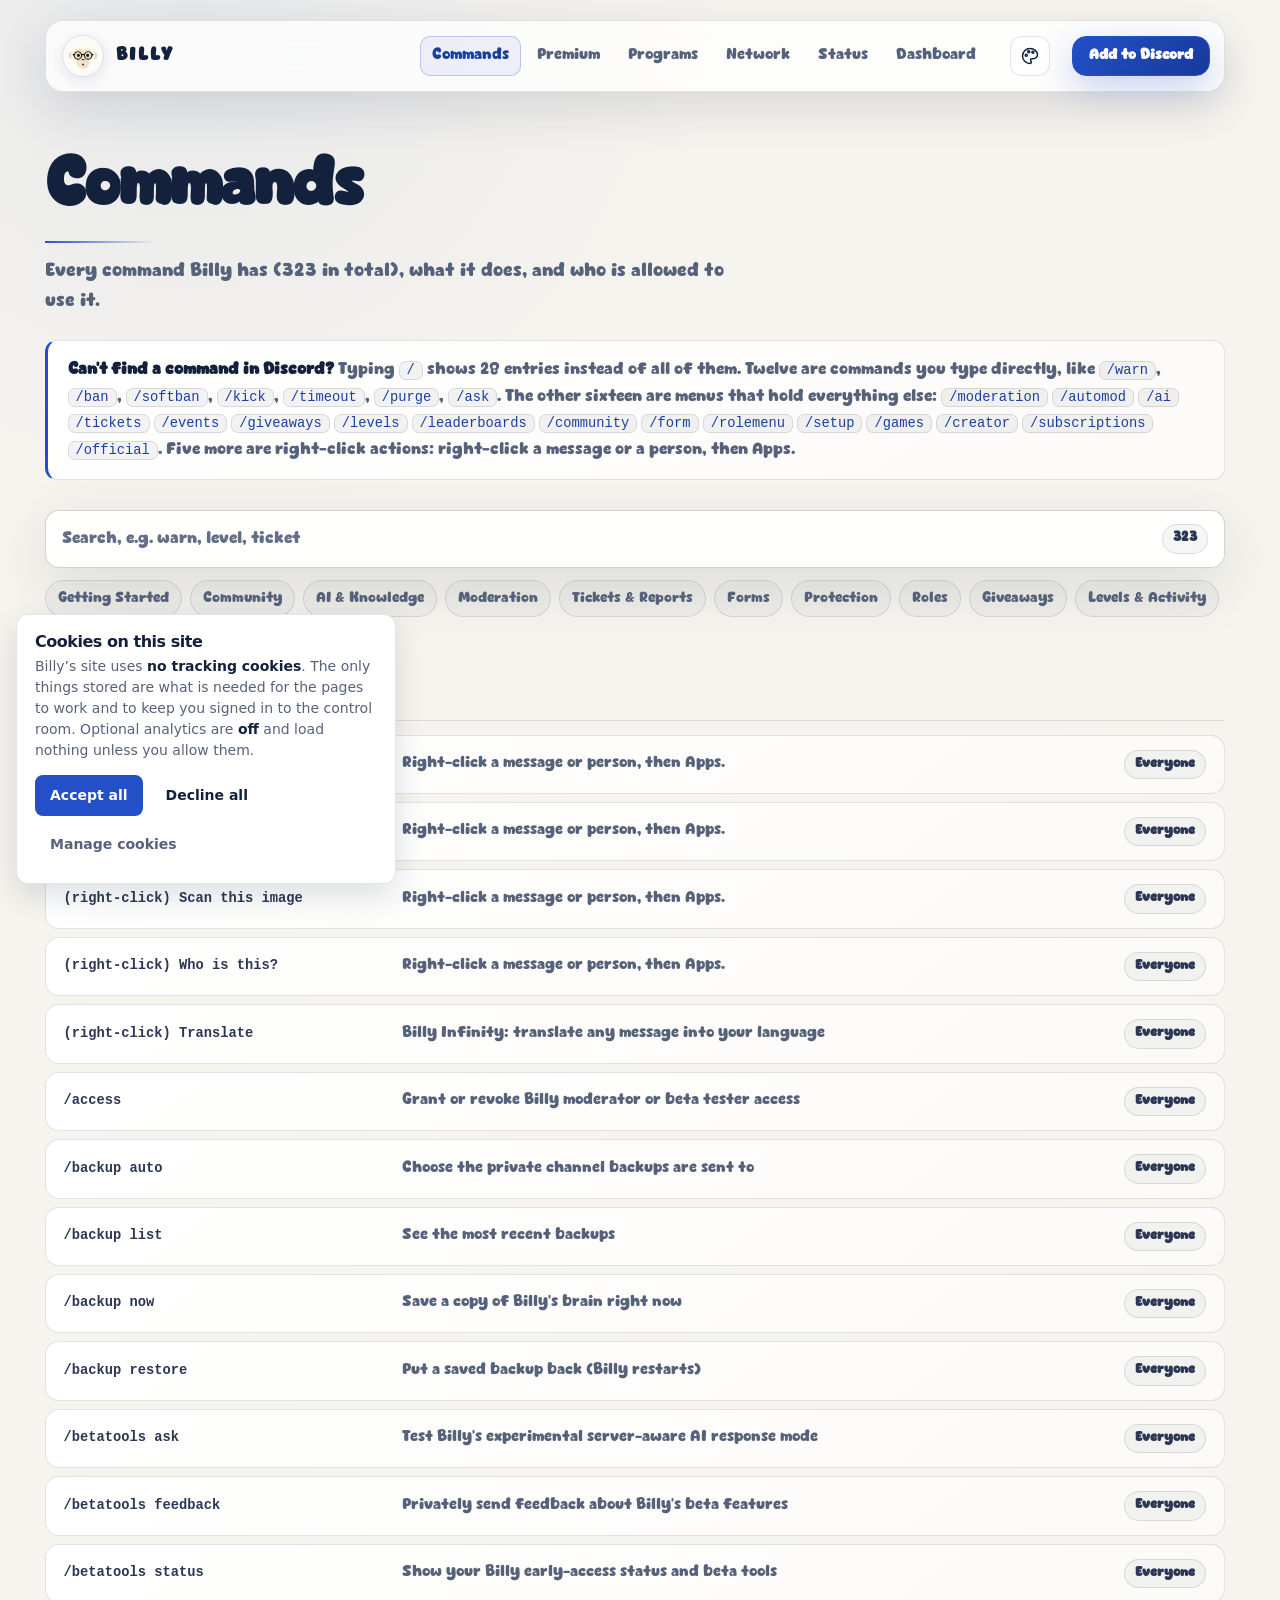
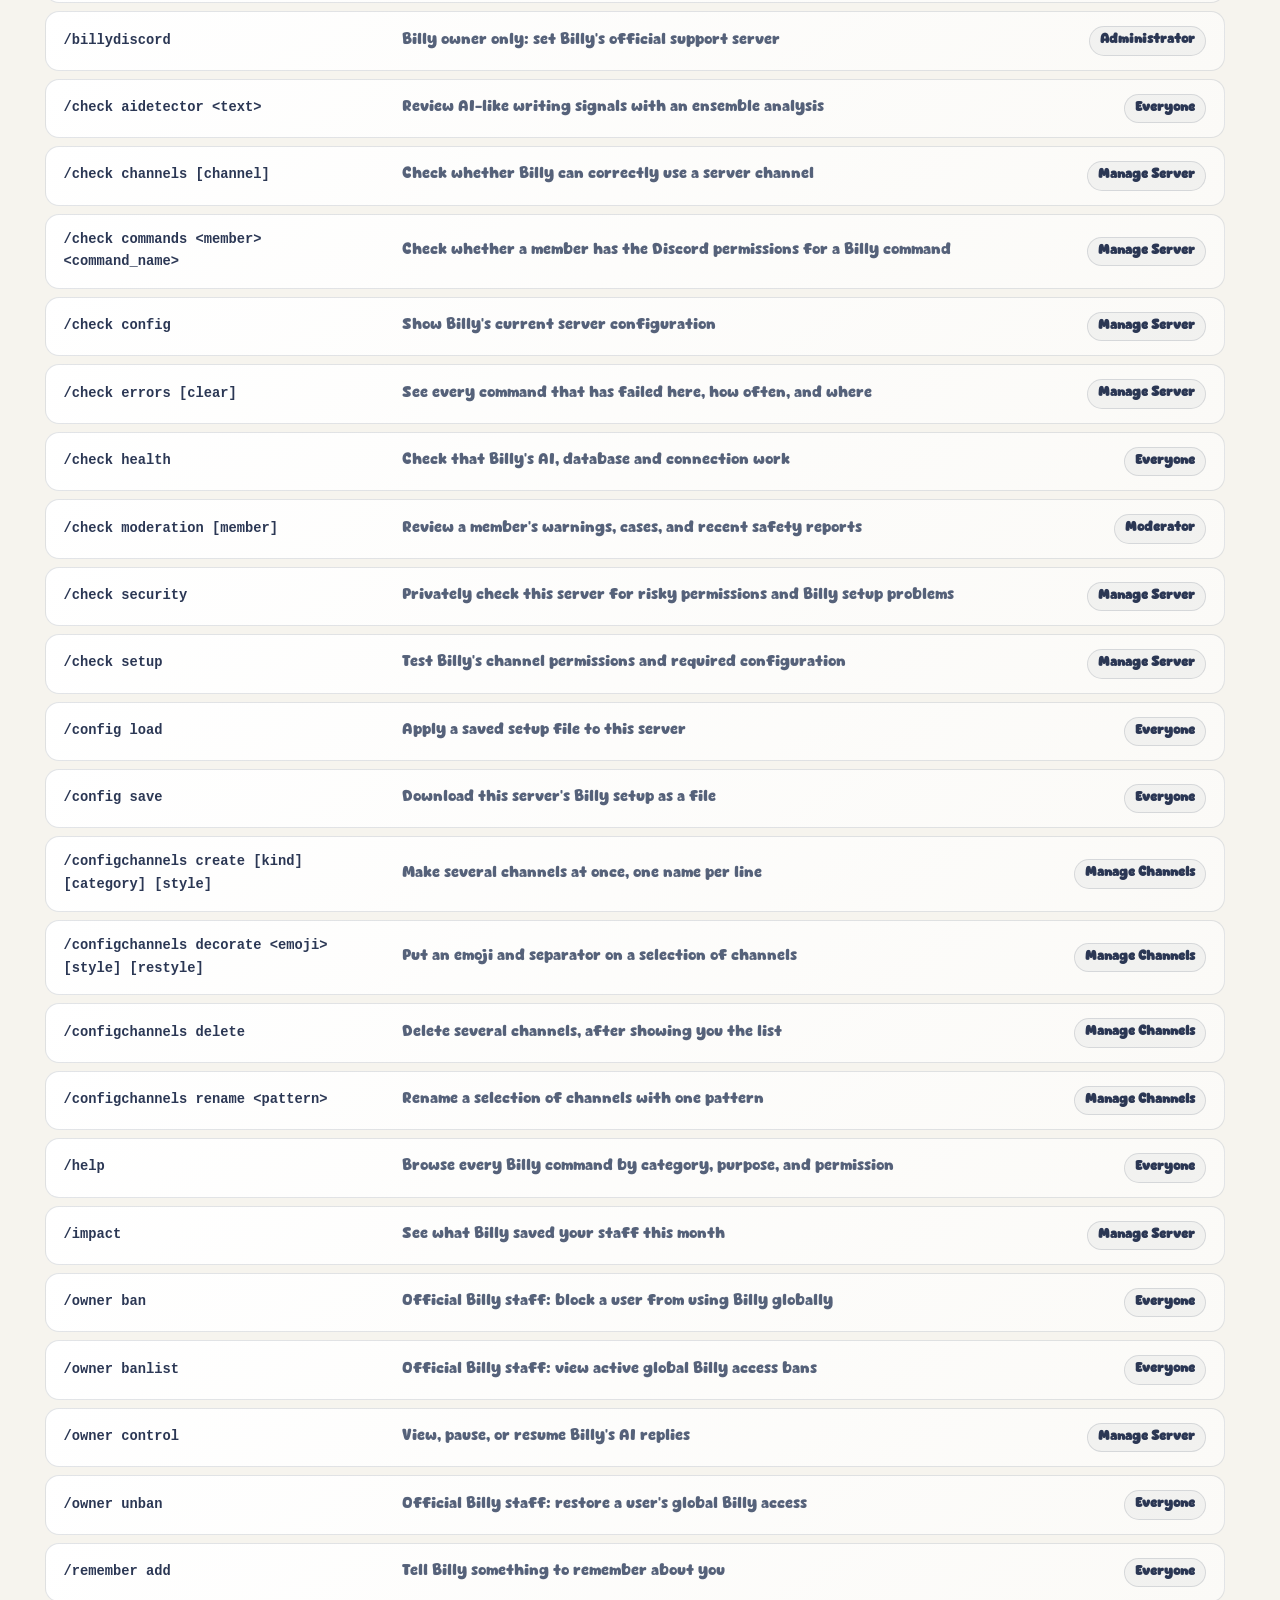
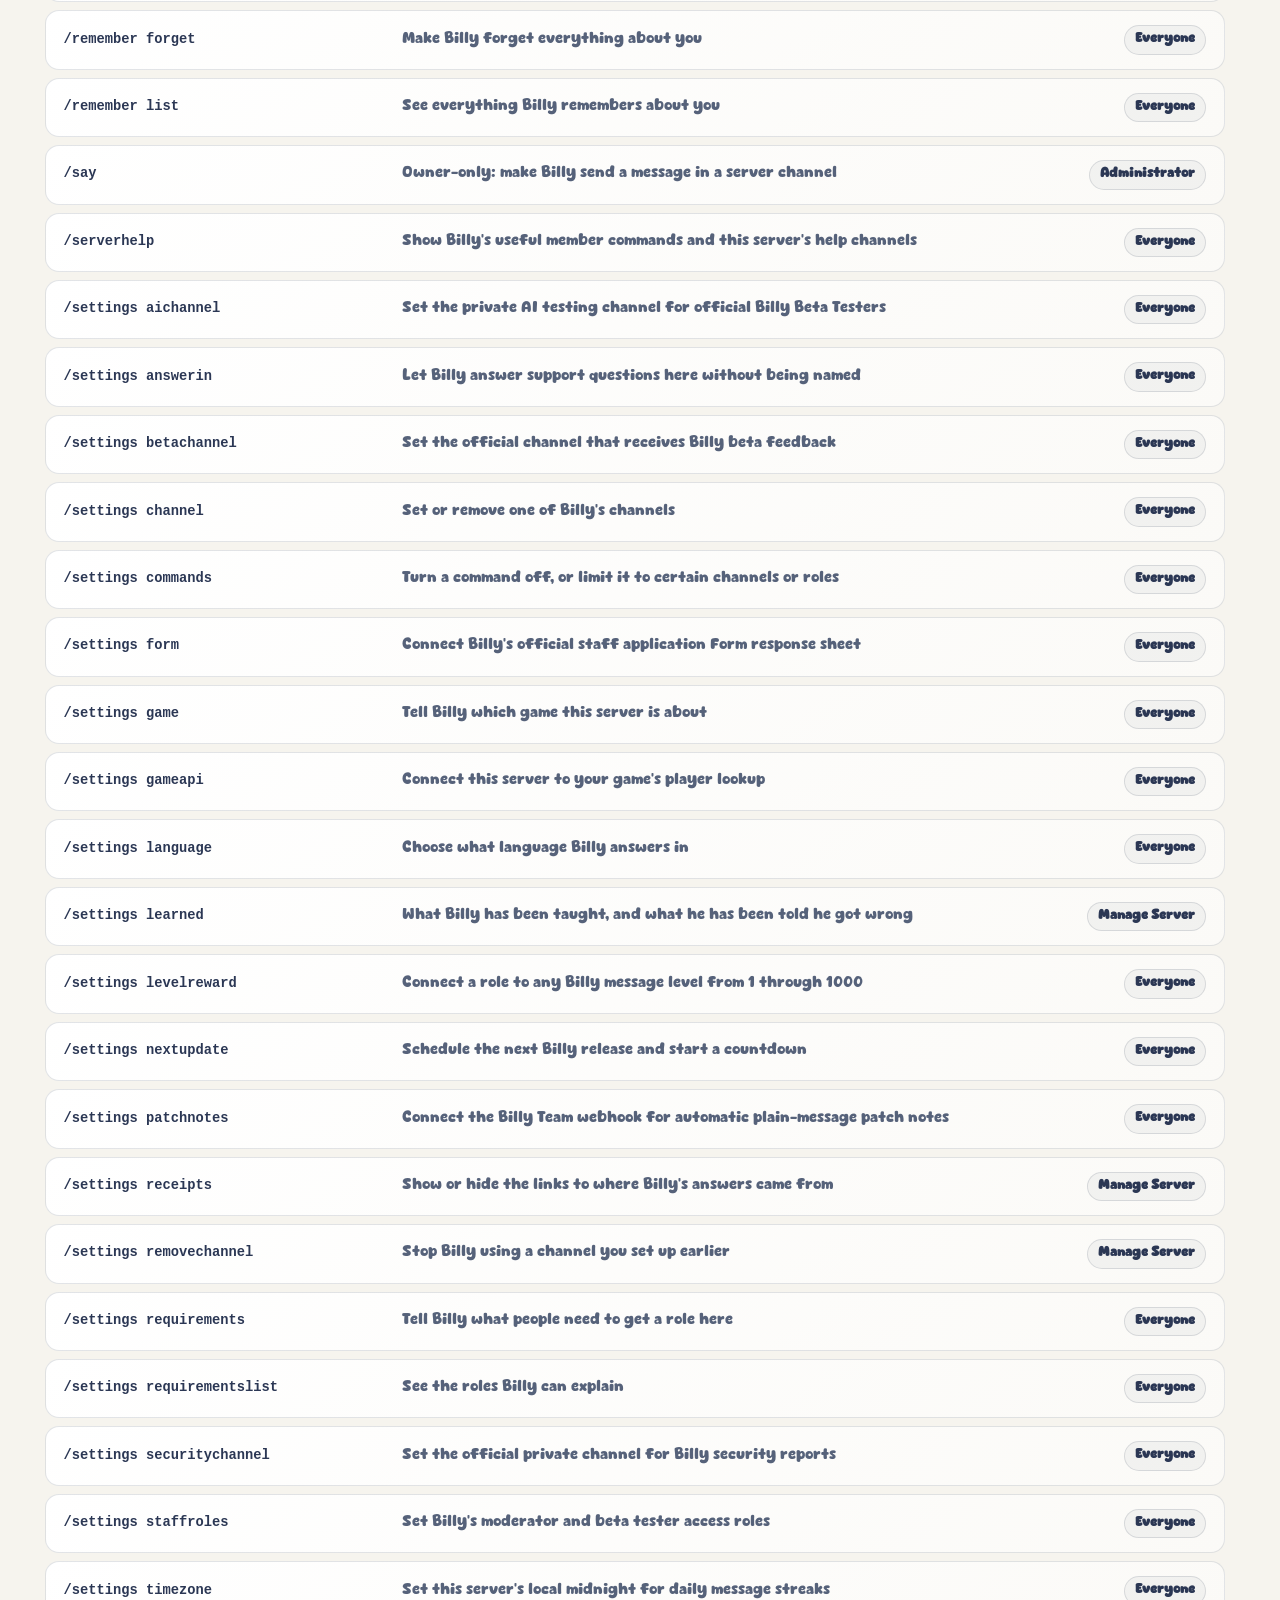
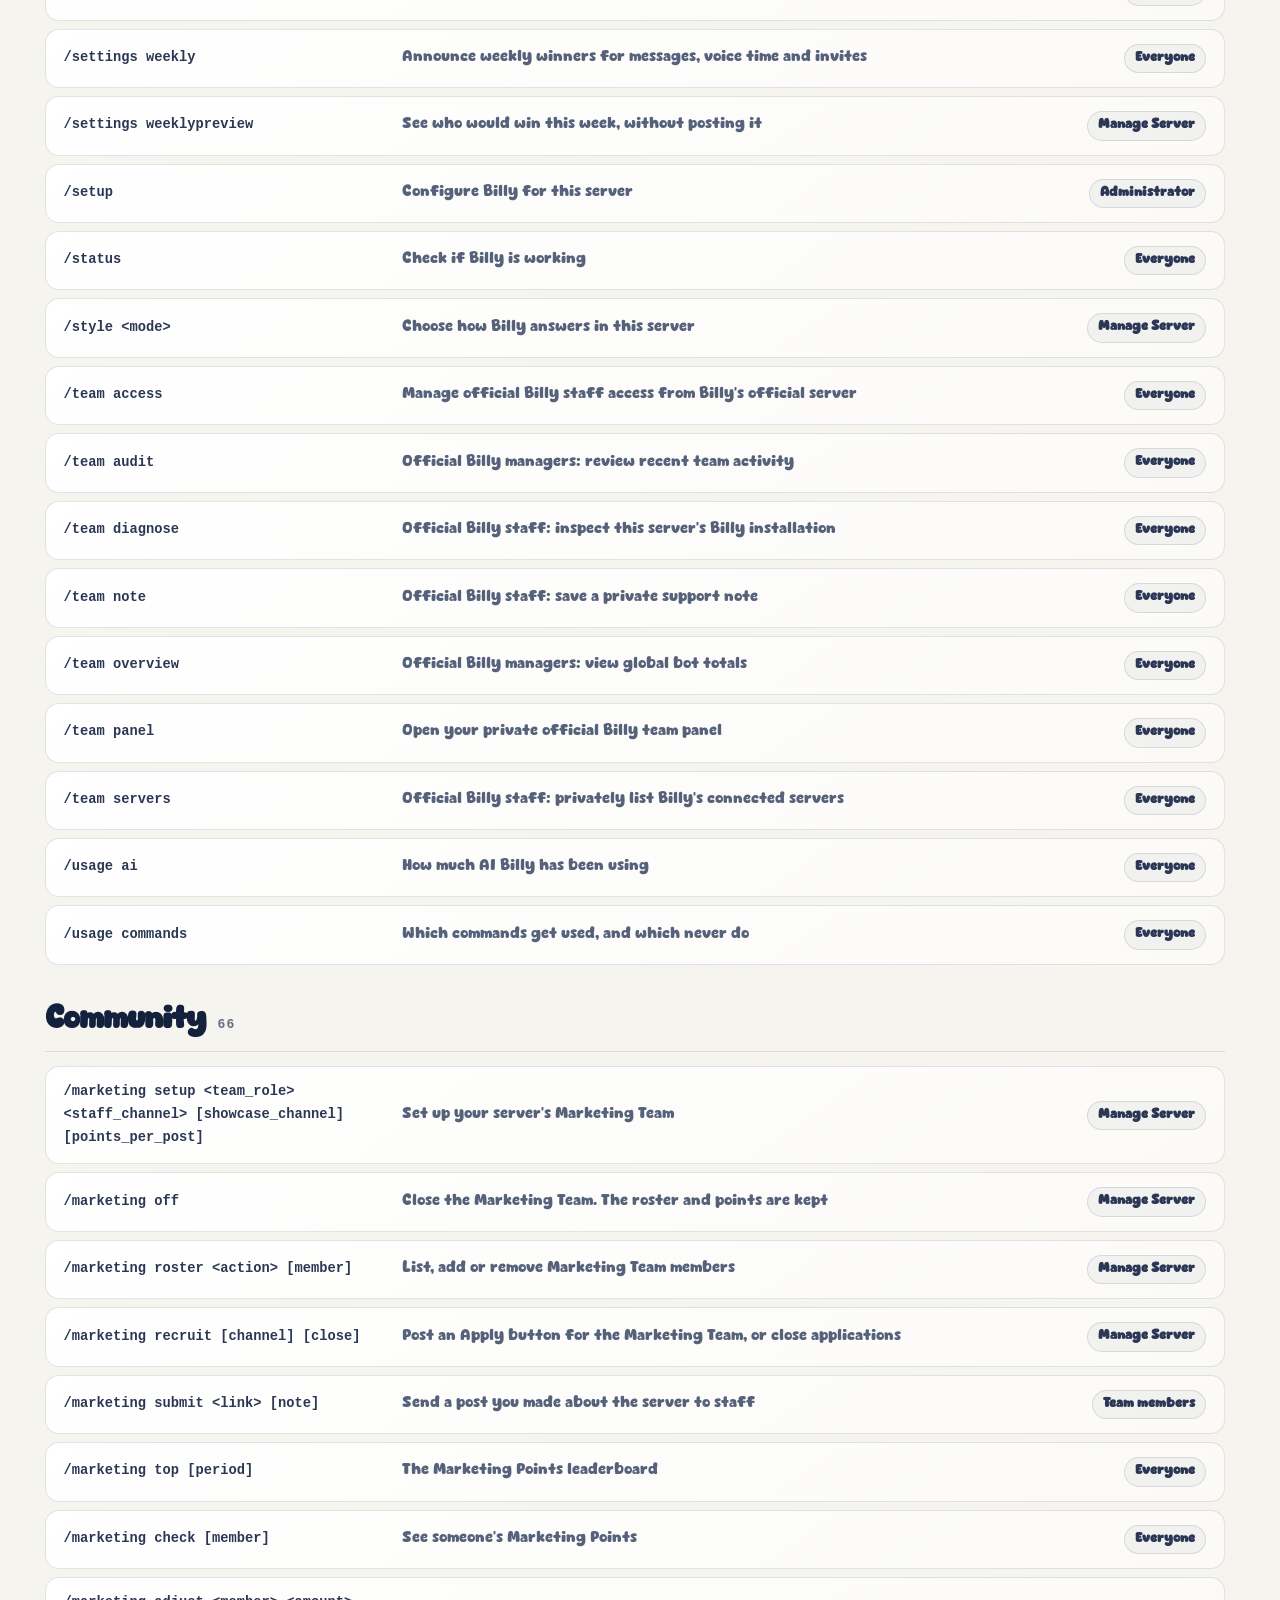
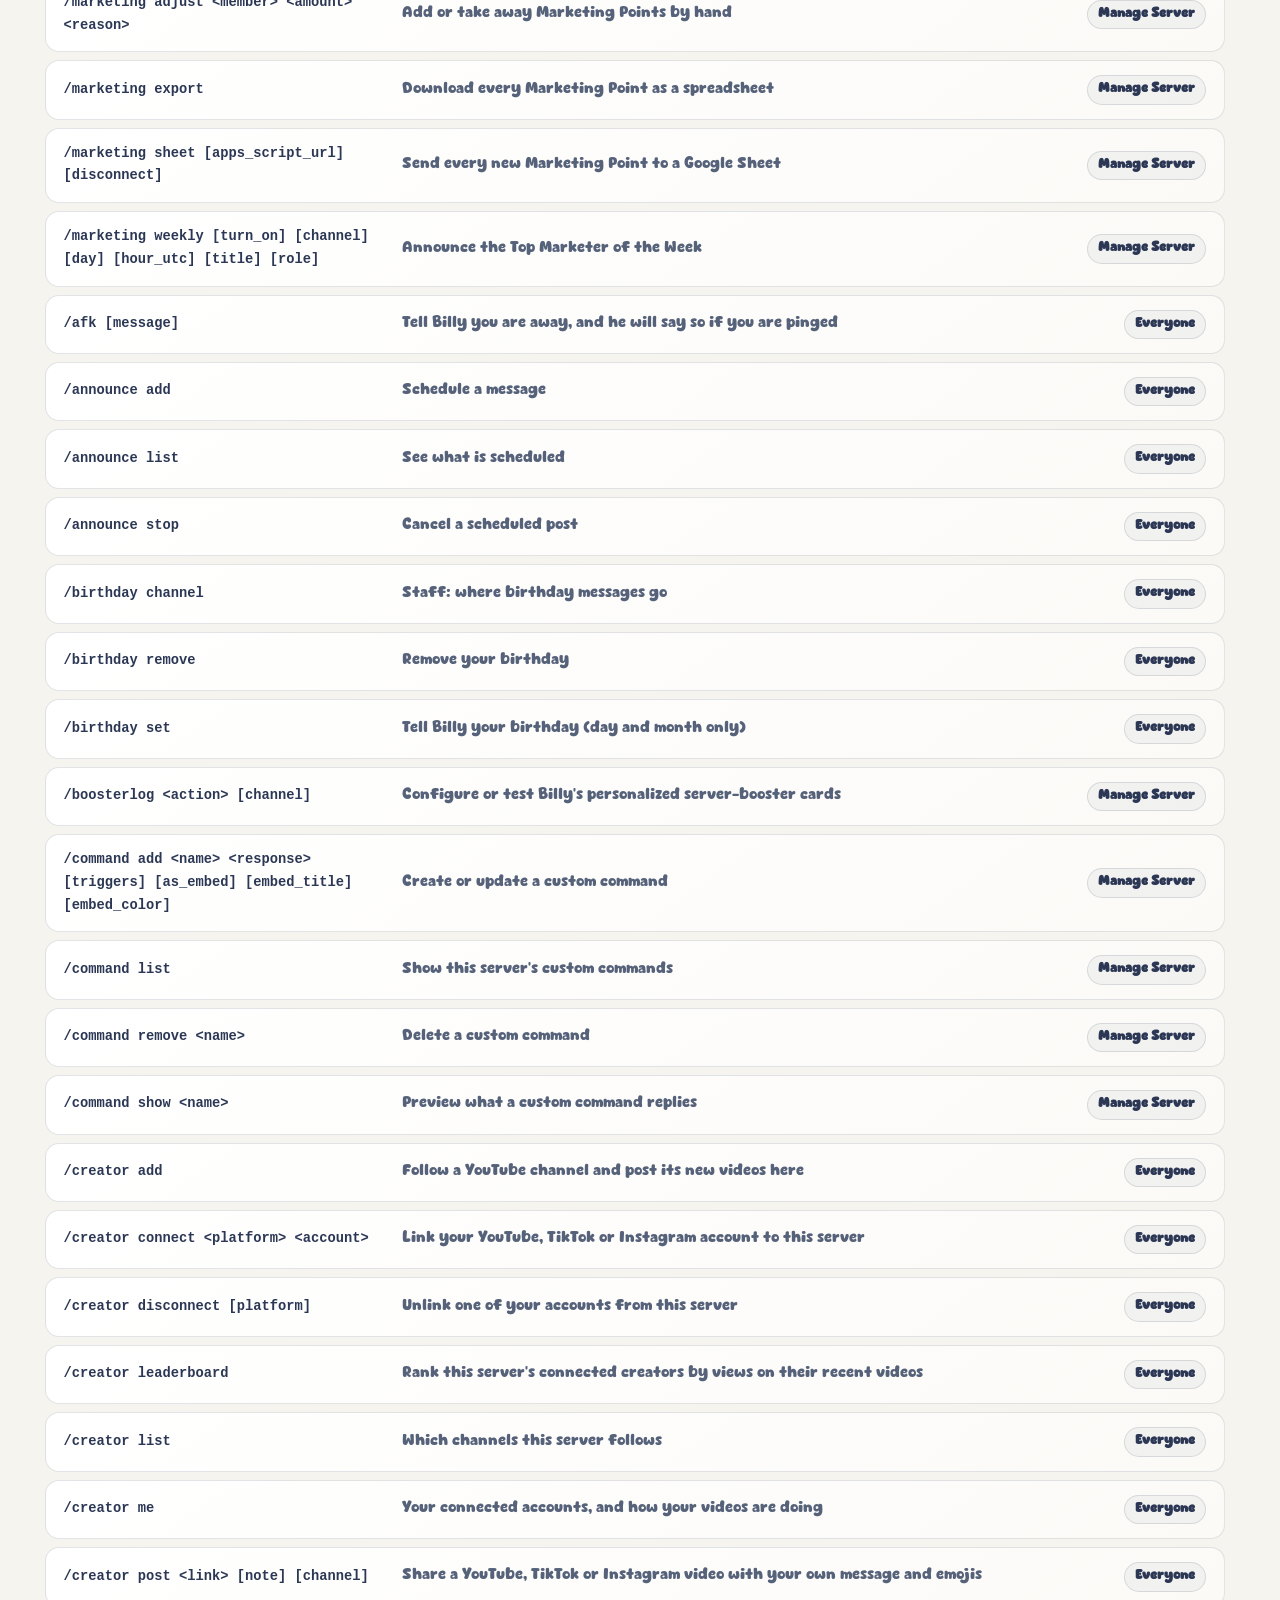
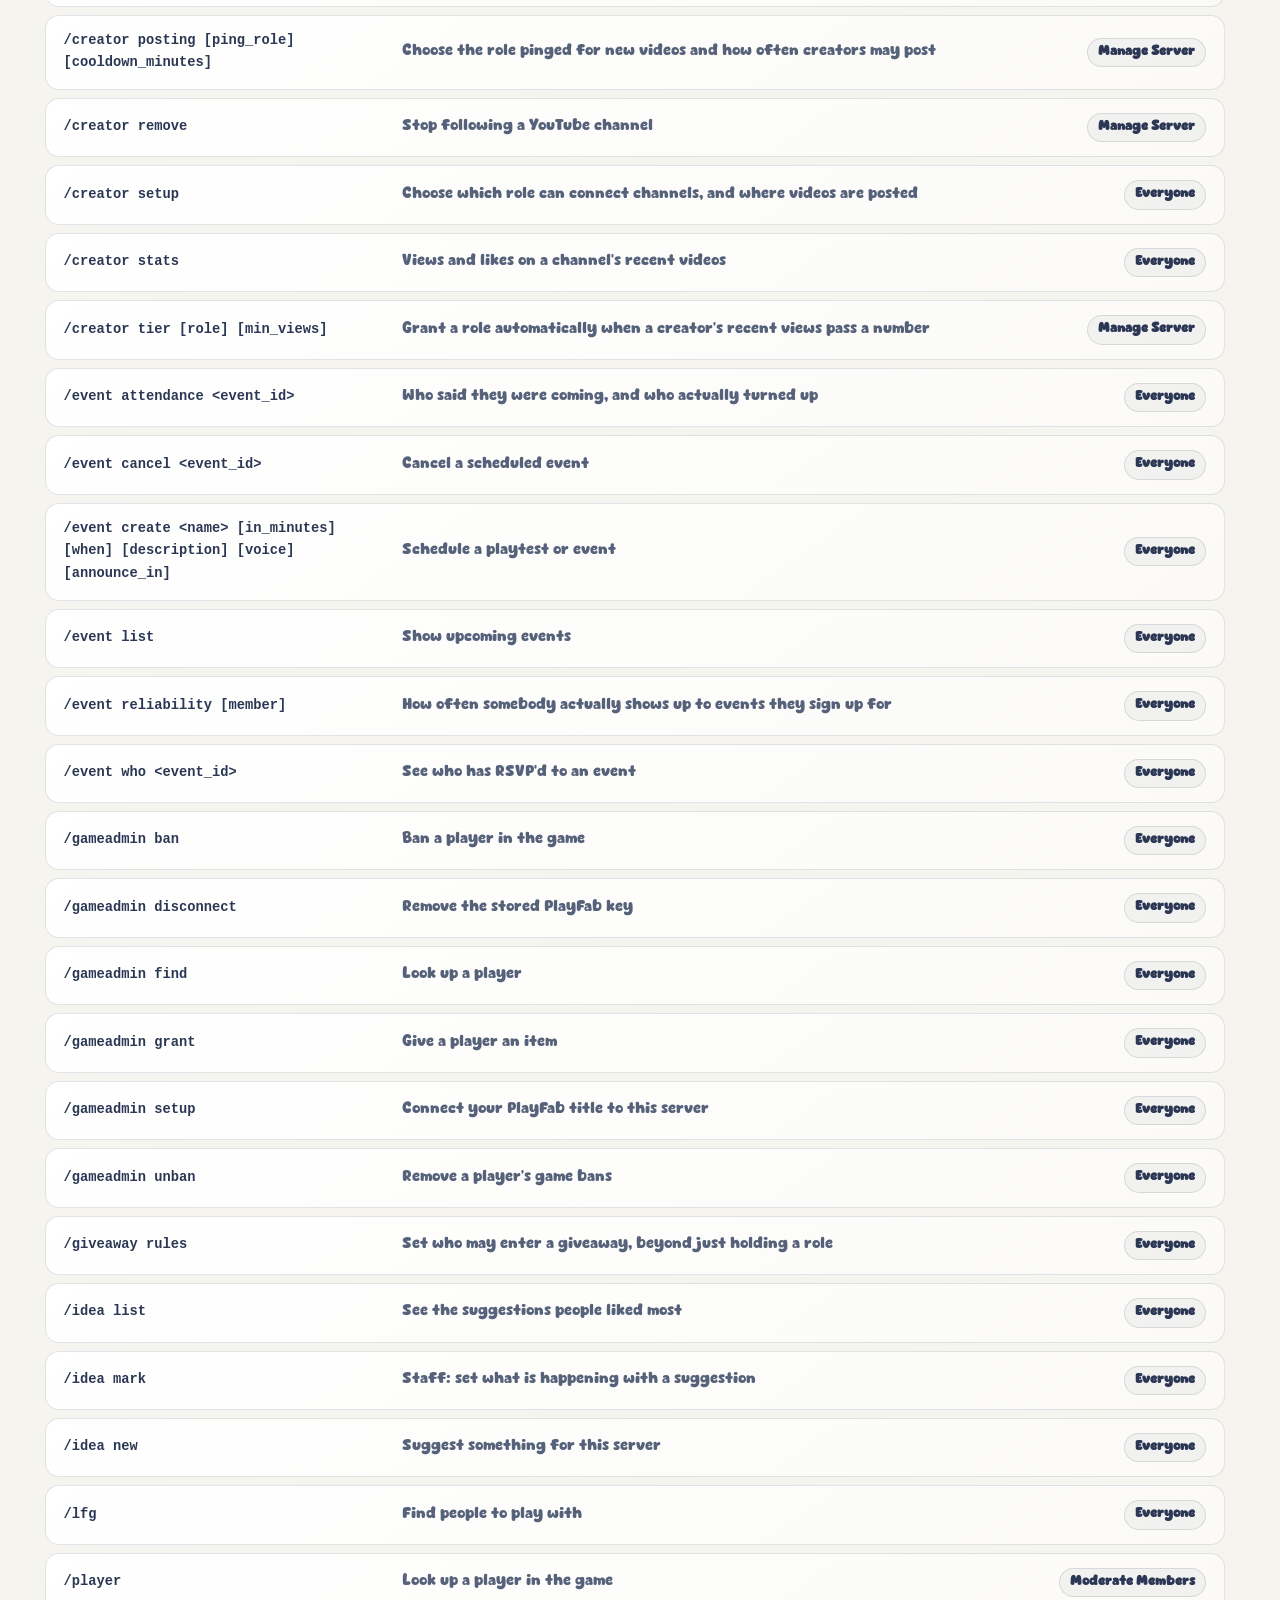
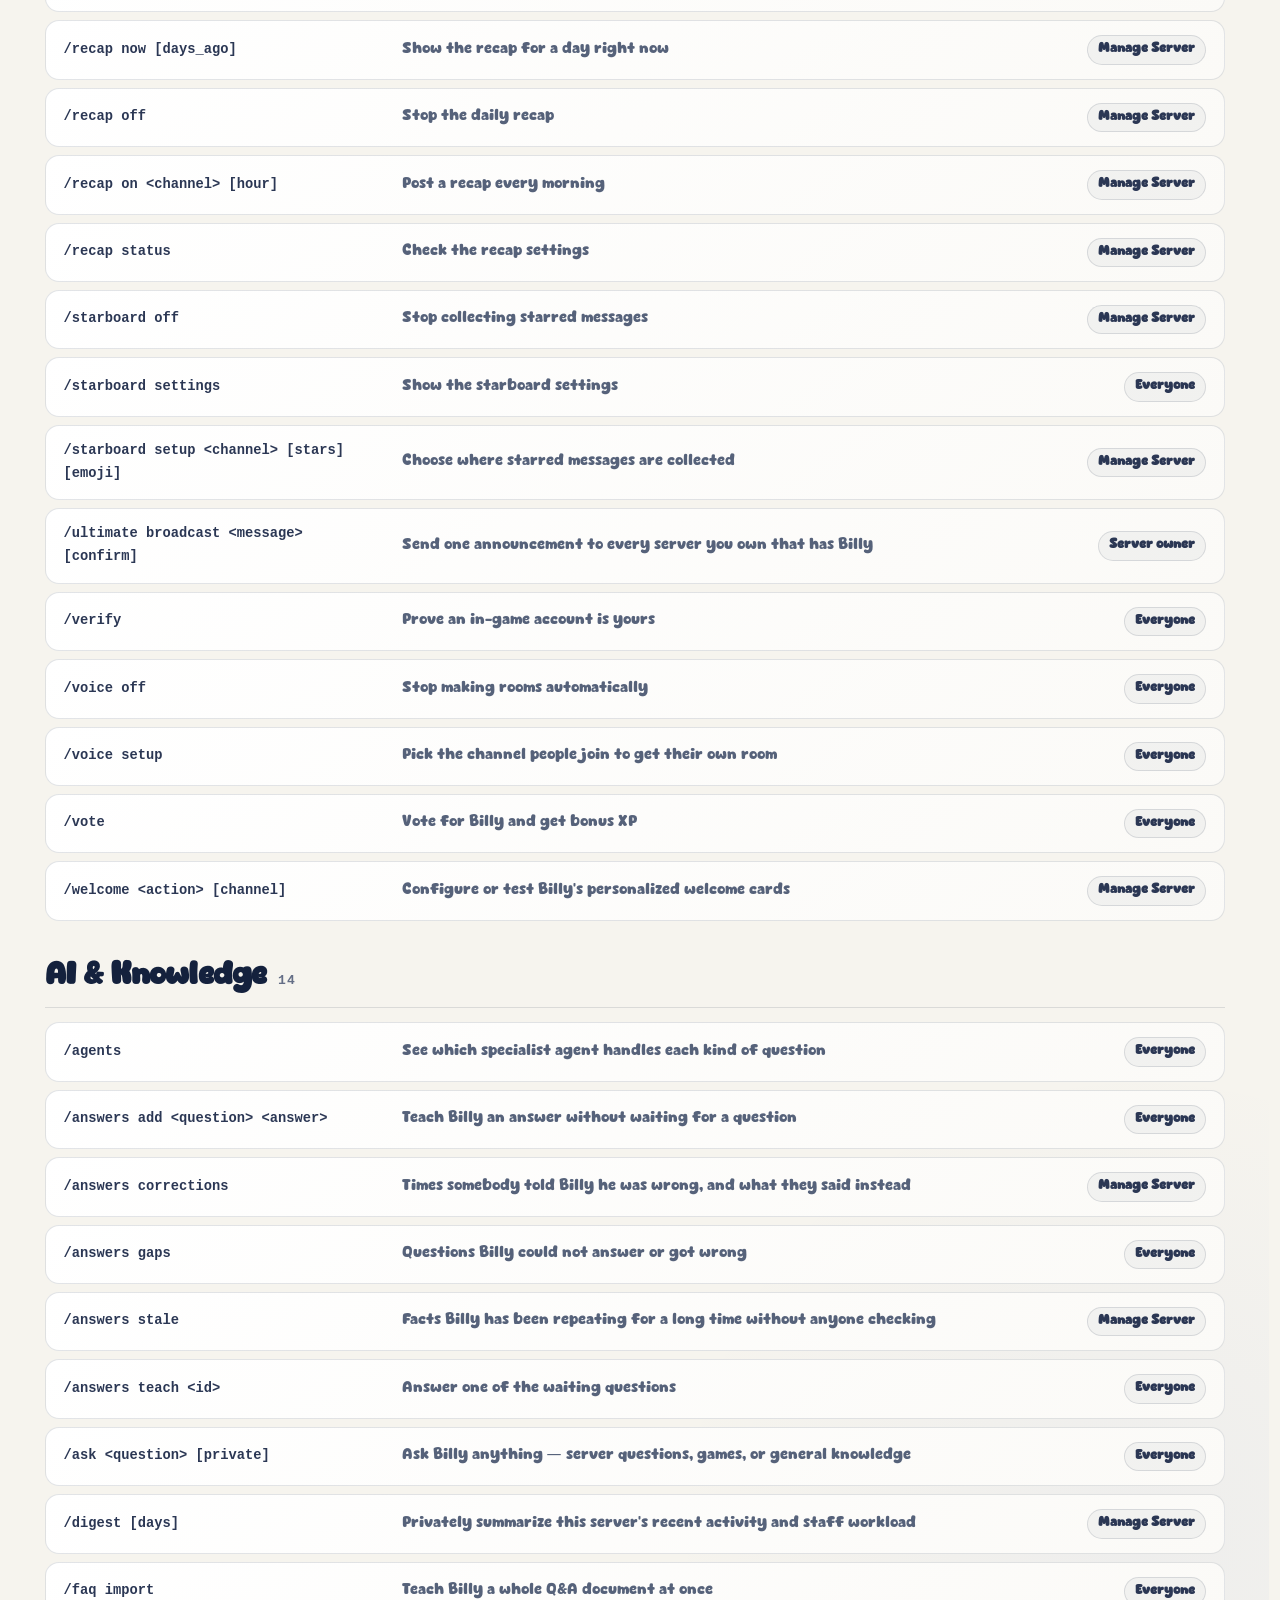
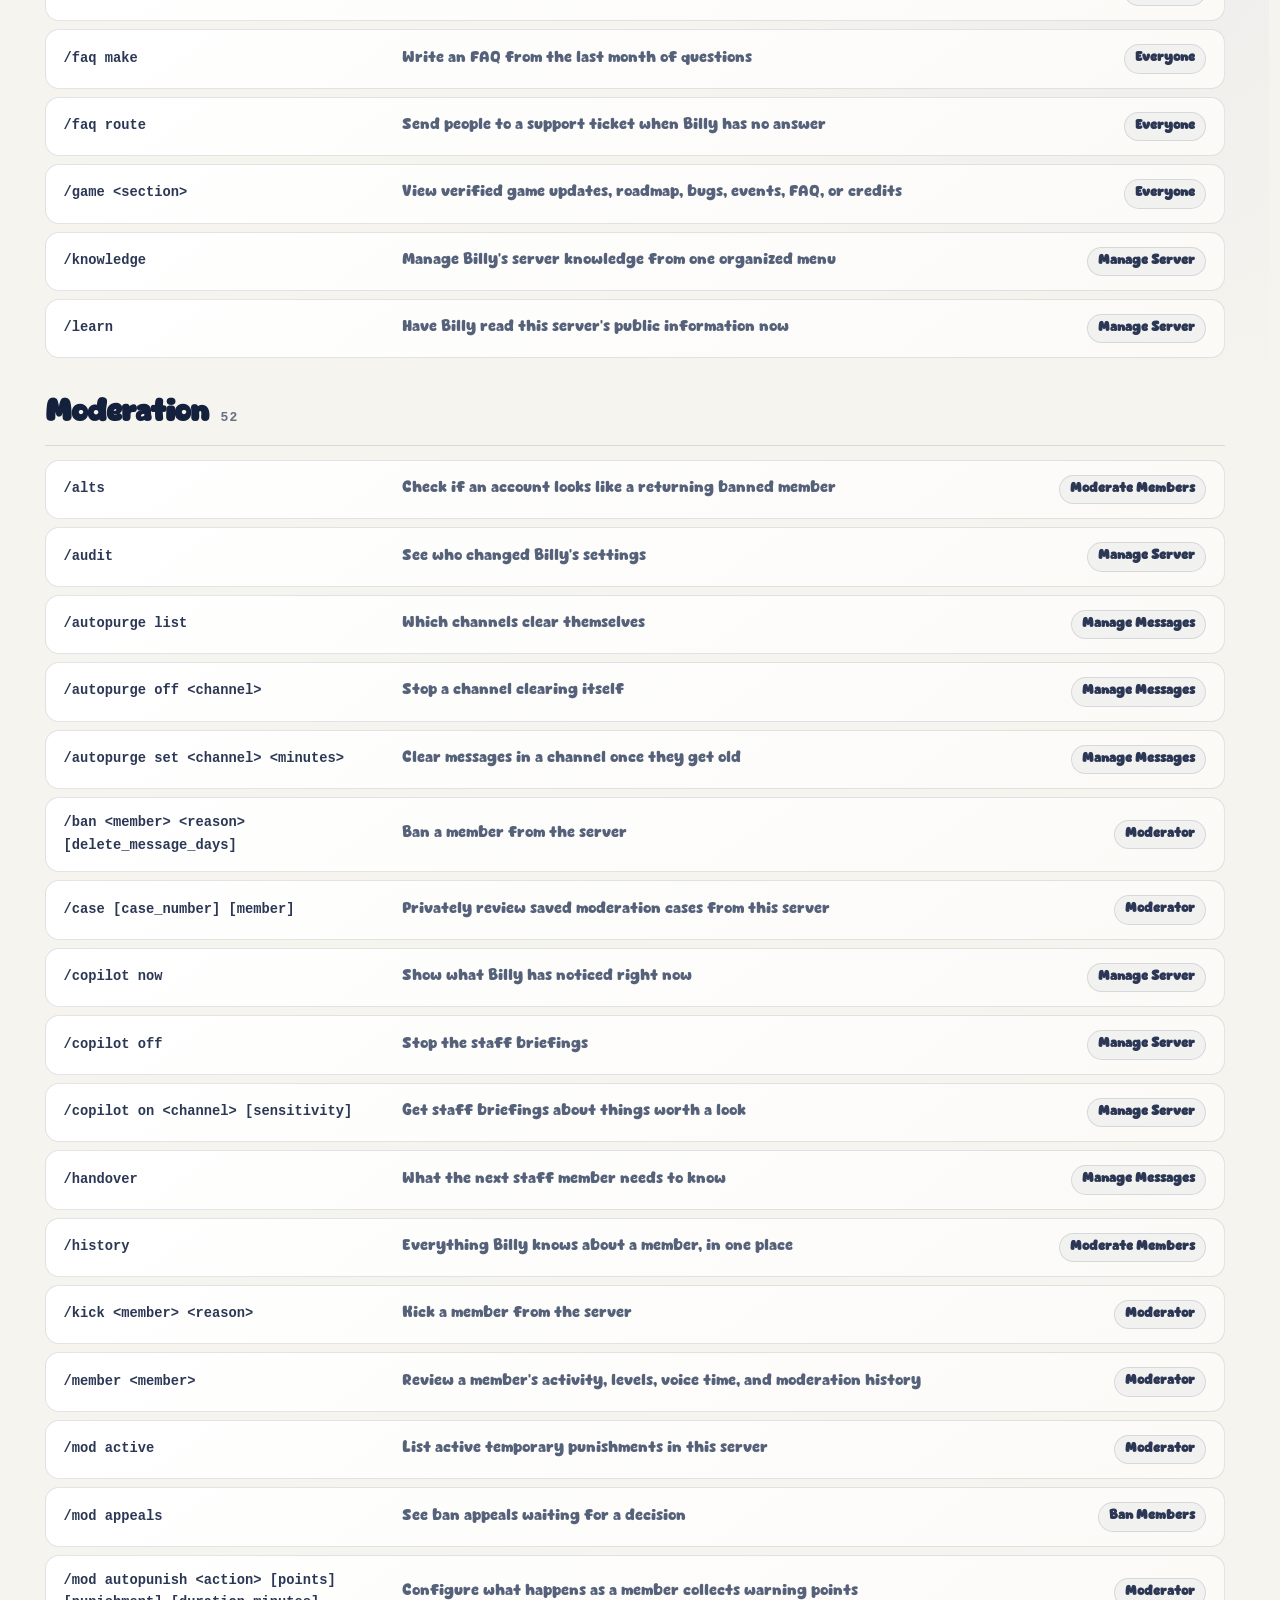
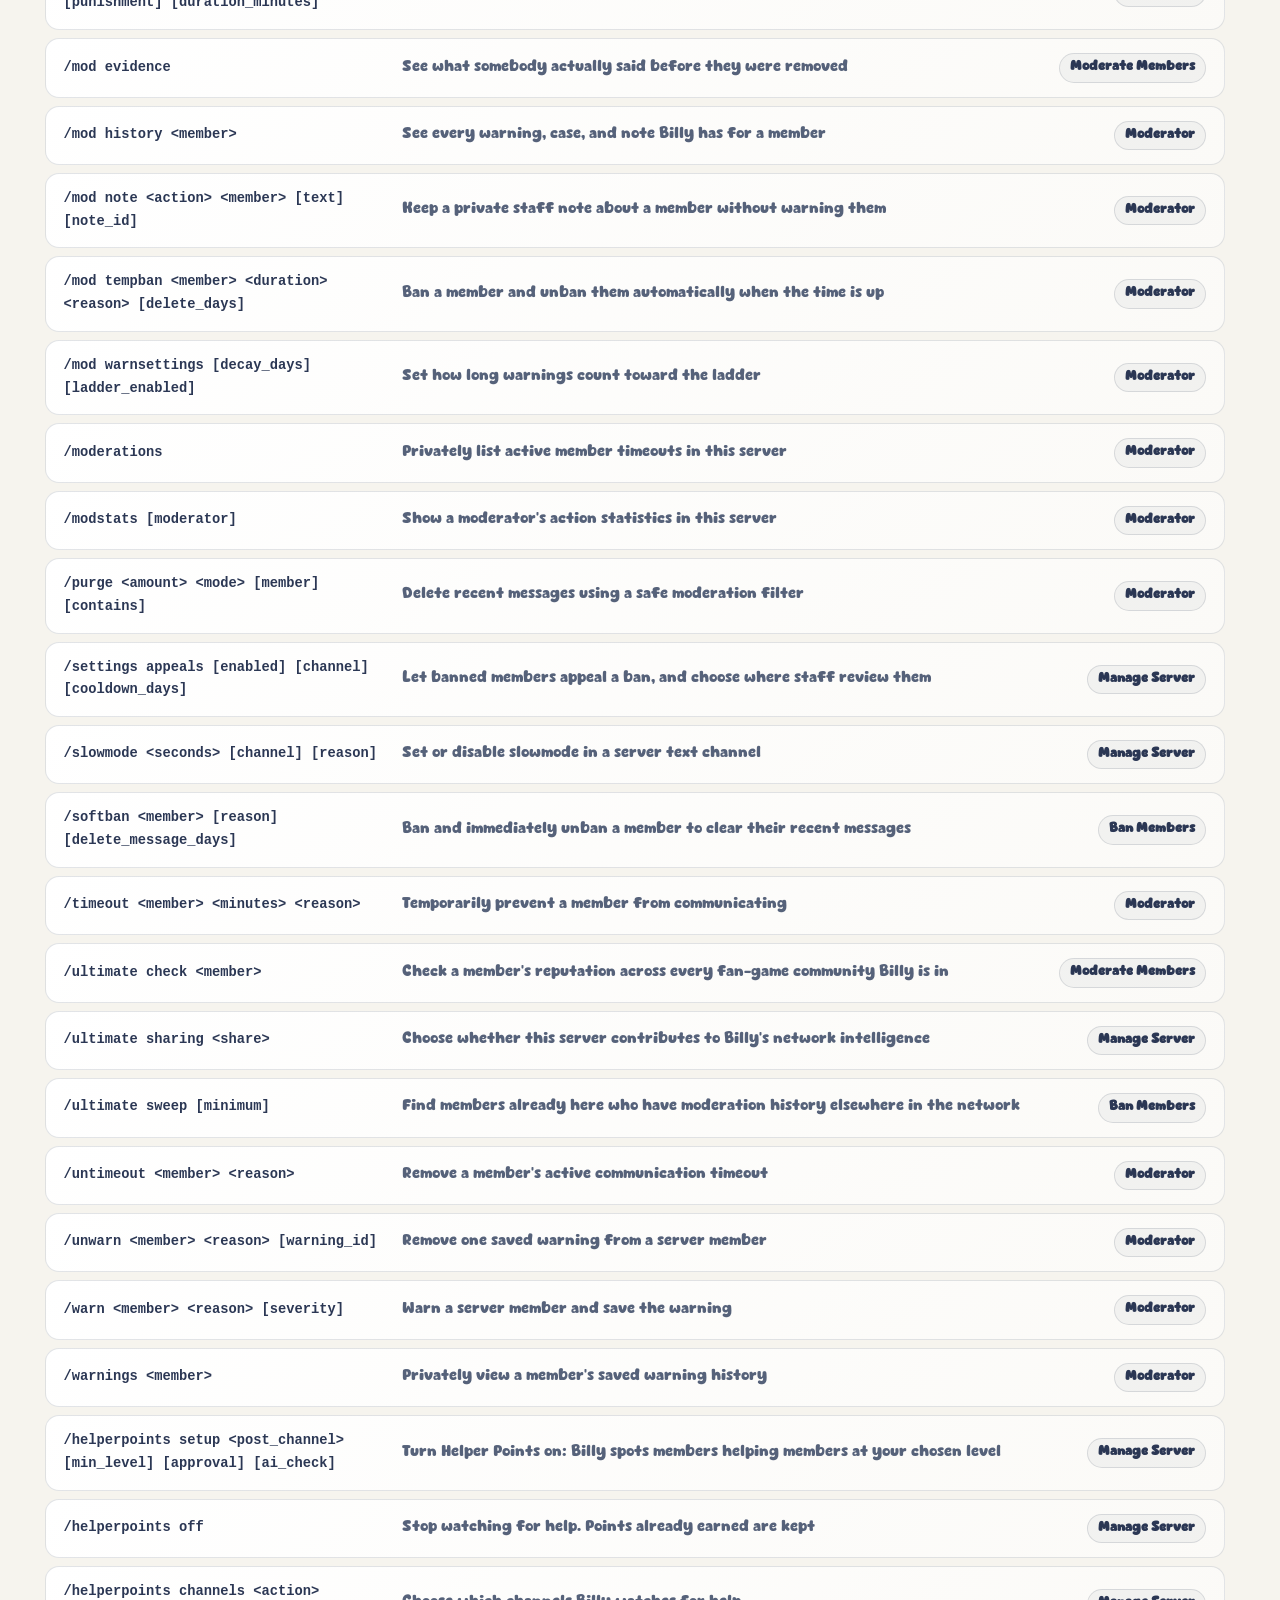
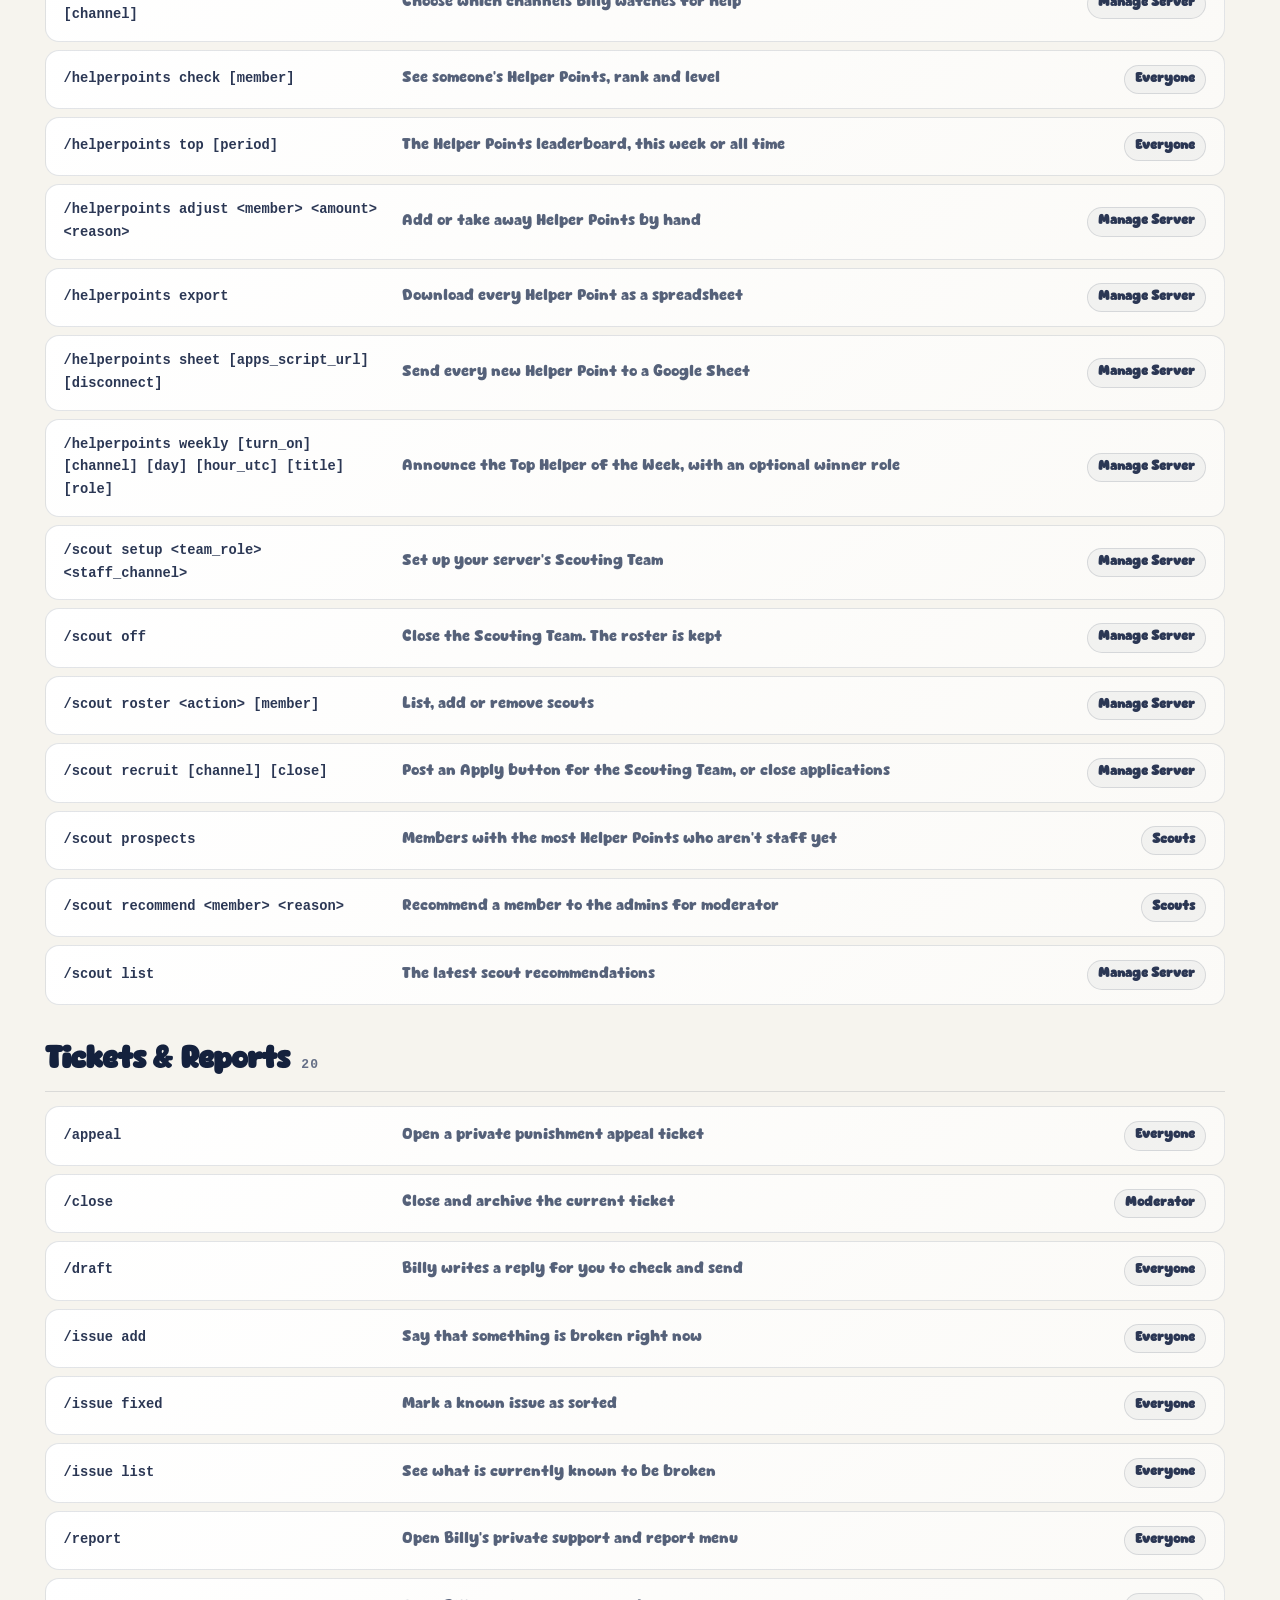
==== commands/index.html @ 5abb2d6f "Show the new Premium and Ultimate tools Co-Authored-By: Claude Opus 5 <noreply@anthropic.com>" ====
<!DOCTYPE html>
<html lang="en">
<head>
<meta charset="utf-8">
<meta name="viewport" content="width=device-width, initial-scale=1">
<title>Commands | Billy the AI</title>
<meta name="description" content="Every Billy command, what it does, and the permission it needs.">
<meta property="og:title" content="Commands | Billy the AI">
<meta property="og:description" content="Every Billy command, what it does, and the permission it needs.">
<meta property="og:image" content="https://billy-the-ai.github.io/og.png">
<meta name="theme-color" content="#f6f4ee">
<link rel="icon" href="/billy-icon.webp" type="image/webp">
<script>document.documentElement.classList.add("js");</script>
<link rel="preload" href="/fonts/Cute-Dino.otf" as="font" type="font/otf" crossorigin>
<script src="/theme.js"></script>
<link rel="stylesheet" href="/site.css">
<link rel="stylesheet" href="/scrollbars.css">
</head>
<body>

<header class="site-header">
  <div class="container">
    <a class="logo" href="/"><img src="/billy-icon.webp" alt="">Billy</a>
    <nav class="site-nav" aria-label="Main">
      <a href="/commands/" aria-current="page">Commands</a>
      <a href="/premium/">Premium</a>
      <a href="/programs/">Programs</a>
      <a href="/network/">Network</a>
      <a href="/status/">Status</a>
      <a href="/dashboard/">Dashboard</a>
    </nav>
    <a class="btn btn-primary btn-small" href="https://discord.com/oauth2/authorize?client_id=1515868648819003402&amp;scope=bot%20applications.commands">Add to Discord</a>
  </div>
</header>

<main class="container">
  <section class="page-top">
    <h1>Commands</h1>
    <p class="lede">Every command Billy has (323 in total), what it does, and who is allowed to use it.</p>
    <p class="note how-to"><b>Can't find a command in Discord?</b> Typing <code>/</code> shows 28 entries instead of all of them.
      Twelve are commands you type directly, like <code>/warn</code>, <code>/ban</code>, <code>/softban</code>, <code>/kick</code>, <code>/timeout</code>, <code>/purge</code>, <code>/ask</code>.
      The other sixteen are menus that hold everything else: <code>/moderation</code> <code>/automod</code> <code>/ai</code> <code>/tickets</code> <code>/events</code> <code>/giveaways</code> <code>/levels</code> <code>/leaderboards</code> <code>/community</code> <code>/form</code> <code>/rolemenu</code> <code>/setup</code> <code>/games</code> <code>/creator</code> <code>/subscriptions</code> <code>/official</code>.
      Five more are right-click actions: right-click a message or a person, then Apps.</p>
  </section>

  <div class="cmd-tools">
    <div class="cmd-search">
      <input id="cmdSearch" type="search" placeholder="Search, e.g. warn, level, ticket" aria-label="Search commands" autocomplete="off">
      <span class="tag" id="cmdCount">323</span>
    </div>
    <nav class="cmd-jump" aria-label="Jump to a category">
      <a href="#getting-started">Getting Started</a>
      <a href="#community">Community</a>
      <a href="#ai-knowledge">AI &amp; Knowledge</a>
      <a href="#moderation">Moderation</a>
      <a href="#tickets-reports">Tickets &amp; Reports</a>
      <a href="#forms">Forms</a>
      <a href="#protection">Protection</a>
      <a href="#roles">Roles</a>
      <a href="#giveaways">Giveaways</a>
      <a href="#levels-activity">Levels &amp; Activity</a>
      <a href="#premium">Premium</a>
    </nav>
  </div>

  <div id="cmdResults">
    <section class="cmd-group" id="getting-started" data-name="Getting Started">
      <h2>Getting Started <small>74</small></h2>
      <ul class="cmd-list">
        <li><code>(right-click) Ask Billy about this</code><span>Right-click a message or person, then Apps.</span><b class="tag">Everyone</b></li>
        <li><code>(right-click) Report this to staff</code><span>Right-click a message or person, then Apps.</span><b class="tag">Everyone</b></li>
        <li><code>(right-click) Scan this image</code><span>Right-click a message or person, then Apps.</span><b class="tag">Everyone</b></li>
        <li><code>(right-click) Who is this?</code><span>Right-click a message or person, then Apps.</span><b class="tag">Everyone</b></li>
        <li><code>(right-click) Translate</code><span>Billy Infinity: translate any message into your language</span><b class="tag">Everyone</b></li>
        <li><code>/access</code><span>Grant or revoke Billy moderator or beta tester access</span><b class="tag">Everyone</b></li>
        <li><code>/backup auto</code><span>Choose the private channel backups are sent to</span><b class="tag">Everyone</b></li>
        <li><code>/backup list</code><span>See the most recent backups</span><b class="tag">Everyone</b></li>
        <li><code>/backup now</code><span>Save a copy of Billy&#x27;s brain right now</span><b class="tag">Everyone</b></li>
        <li><code>/backup restore</code><span>Put a saved backup back (Billy restarts)</span><b class="tag">Everyone</b></li>
        <li><code>/betatools ask</code><span>Test Billy&#x27;s experimental server-aware AI response mode</span><b class="tag">Everyone</b></li>
        <li><code>/betatools feedback</code><span>Privately send feedback about Billy&#x27;s beta features</span><b class="tag">Everyone</b></li>
        <li><code>/betatools status</code><span>Show your Billy early-access status and beta tools</span><b class="tag">Everyone</b></li>
        <li><code>/billydiscord</code><span>Billy owner only: set Billy&#x27;s official support server</span><b class="tag">Administrator</b></li>
        <li><code>/check aidetector &lt;text&gt;</code><span>Review AI-like writing signals with an ensemble analysis</span><b class="tag">Everyone</b></li>
        <li><code>/check channels [channel]</code><span>Check whether Billy can correctly use a server channel</span><b class="tag">Manage Server</b></li>
        <li><code>/check commands &lt;member&gt; &lt;command_name&gt;</code><span>Check whether a member has the Discord permissions for a Billy command</span><b class="tag">Manage Server</b></li>
        <li><code>/check config</code><span>Show Billy&#x27;s current server configuration</span><b class="tag">Manage Server</b></li>
        <li><code>/check errors [clear]</code><span>See every command that has failed here, how often, and where</span><b class="tag">Manage Server</b></li>
        <li><code>/check health</code><span>Check that Billy&#x27;s AI, database and connection work</span><b class="tag">Everyone</b></li>
        <li><code>/check moderation [member]</code><span>Review a member&#x27;s warnings, cases, and recent safety reports</span><b class="tag">Moderator</b></li>
        <li><code>/check security</code><span>Privately check this server for risky permissions and Billy setup problems</span><b class="tag">Manage Server</b></li>
        <li><code>/check setup</code><span>Test Billy&#x27;s channel permissions and required configuration</span><b class="tag">Manage Server</b></li>
        <li><code>/config load</code><span>Apply a saved setup file to this server</span><b class="tag">Everyone</b></li>
        <li><code>/config save</code><span>Download this server&#x27;s Billy setup as a file</span><b class="tag">Everyone</b></li>
        <li><code>/configchannels create [kind] [category] [style]</code><span>Make several channels at once, one name per line</span><b class="tag">Manage Channels</b></li>
        <li><code>/configchannels decorate &lt;emoji&gt; [style] [restyle]</code><span>Put an emoji and separator on a selection of channels</span><b class="tag">Manage Channels</b></li>
        <li><code>/configchannels delete</code><span>Delete several channels, after showing you the list</span><b class="tag">Manage Channels</b></li>
        <li><code>/configchannels rename &lt;pattern&gt;</code><span>Rename a selection of channels with one pattern</span><b class="tag">Manage Channels</b></li>
        <li><code>/help</code><span>Browse every Billy command by category, purpose, and permission</span><b class="tag">Everyone</b></li>
        <li><code>/impact</code><span>See what Billy saved your staff this month</span><b class="tag">Manage Server</b></li>
        <li><code>/owner ban</code><span>Official Billy staff: block a user from using Billy globally</span><b class="tag">Everyone</b></li>
        <li><code>/owner banlist</code><span>Official Billy staff: view active global Billy access bans</span><b class="tag">Everyone</b></li>
        <li><code>/owner control</code><span>View, pause, or resume Billy&#x27;s AI replies</span><b class="tag">Manage Server</b></li>
        <li><code>/owner unban</code><span>Official Billy staff: restore a user&#x27;s global Billy access</span><b class="tag">Everyone</b></li>
        <li><code>/remember add</code><span>Tell Billy something to remember about you</span><b class="tag">Everyone</b></li>
        <li><code>/remember forget</code><span>Make Billy forget everything about you</span><b class="tag">Everyone</b></li>
        <li><code>/remember list</code><span>See everything Billy remembers about you</span><b class="tag">Everyone</b></li>
        <li><code>/say</code><span>Owner-only: make Billy send a message in a server channel</span><b class="tag">Administrator</b></li>
        <li><code>/serverhelp</code><span>Show Billy&#x27;s useful member commands and this server&#x27;s help channels</span><b class="tag">Everyone</b></li>
        <li><code>/settings aichannel</code><span>Set the private AI testing channel for official Billy Beta Testers</span><b class="tag">Everyone</b></li>
        <li><code>/settings answerin</code><span>Let Billy answer support questions here without being named</span><b class="tag">Everyone</b></li>
        <li><code>/settings betachannel</code><span>Set the official channel that receives Billy beta feedback</span><b class="tag">Everyone</b></li>
        <li><code>/settings channel</code><span>Set or remove one of Billy&#x27;s channels</span><b class="tag">Everyone</b></li>
        <li><code>/settings commands</code><span>Turn a command off, or limit it to certain channels or roles</span><b class="tag">Everyone</b></li>
        <li><code>/settings form</code><span>Connect Billy&#x27;s official staff application Form response sheet</span><b class="tag">Everyone</b></li>
        <li><code>/settings game</code><span>Tell Billy which game this server is about</span><b class="tag">Everyone</b></li>
        <li><code>/settings gameapi</code><span>Connect this server to your game&#x27;s player lookup</span><b class="tag">Everyone</b></li>
        <li><code>/settings language</code><span>Choose what language Billy answers in</span><b class="tag">Everyone</b></li>
        <li><code>/settings learned</code><span>What Billy has been taught, and what he has been told he got wrong</span><b class="tag">Manage Server</b></li>
        <li><code>/settings levelreward</code><span>Connect a role to any Billy message level from 1 through 1000</span><b class="tag">Everyone</b></li>
        <li><code>/settings nextupdate</code><span>Schedule the next Billy release and start a countdown</span><b class="tag">Everyone</b></li>
        <li><code>/settings patchnotes</code><span>Connect the Billy Team webhook for automatic plain-message patch notes</span><b class="tag">Everyone</b></li>
        <li><code>/settings receipts</code><span>Show or hide the links to where Billy&#x27;s answers came from</span><b class="tag">Manage Server</b></li>
        <li><code>/settings removechannel</code><span>Stop Billy using a channel you set up earlier</span><b class="tag">Manage Server</b></li>
        <li><code>/settings requirements</code><span>Tell Billy what people need to get a role here</span><b class="tag">Everyone</b></li>
        <li><code>/settings requirementslist</code><span>See the roles Billy can explain</span><b class="tag">Everyone</b></li>
        <li><code>/settings securitychannel</code><span>Set the official private channel for Billy security reports</span><b class="tag">Everyone</b></li>
        <li><code>/settings staffroles</code><span>Set Billy&#x27;s moderator and beta tester access roles</span><b class="tag">Everyone</b></li>
        <li><code>/settings timezone</code><span>Set this server&#x27;s local midnight for daily message streaks</span><b class="tag">Everyone</b></li>
        <li><code>/settings weekly</code><span>Announce weekly winners for messages, voice time and invites</span><b class="tag">Everyone</b></li>
        <li><code>/settings weeklypreview</code><span>See who would win this week, without posting it</span><b class="tag">Manage Server</b></li>
        <li><code>/setup</code><span>Configure Billy for this server</span><b class="tag">Administrator</b></li>
        <li><code>/status</code><span>Check if Billy is working</span><b class="tag">Everyone</b></li>
        <li><code>/style &lt;mode&gt;</code><span>Choose how Billy answers in this server</span><b class="tag">Manage Server</b></li>
        <li><code>/team access</code><span>Manage official Billy staff access from Billy&#x27;s official server</span><b class="tag">Everyone</b></li>
        <li><code>/team audit</code><span>Official Billy managers: review recent team activity</span><b class="tag">Everyone</b></li>
        <li><code>/team diagnose</code><span>Official Billy staff: inspect this server&#x27;s Billy installation</span><b class="tag">Everyone</b></li>
        <li><code>/team note</code><span>Official Billy staff: save a private support note</span><b class="tag">Everyone</b></li>
        <li><code>/team overview</code><span>Official Billy managers: view global bot totals</span><b class="tag">Everyone</b></li>
        <li><code>/team panel</code><span>Open your private official Billy team panel</span><b class="tag">Everyone</b></li>
        <li><code>/team servers</code><span>Official Billy staff: privately list Billy&#x27;s connected servers</span><b class="tag">Everyone</b></li>
        <li><code>/usage ai</code><span>How much AI Billy has been using</span><b class="tag">Everyone</b></li>
        <li><code>/usage commands</code><span>Which commands get used, and which never do</span><b class="tag">Everyone</b></li>
      </ul>
    </section>

    <section class="cmd-group" id="community" data-name="Community">
      <h2>Community <small>66</small></h2>
      <ul class="cmd-list">
        <li><code>/marketing setup &lt;team_role&gt; &lt;staff_channel&gt; [showcase_channel] [points_per_post]</code><span>Set up your server&#x27;s Marketing Team</span><b class="tag">Manage Server</b></li>
        <li><code>/marketing off</code><span>Close the Marketing Team. The roster and points are kept</span><b class="tag">Manage Server</b></li>
        <li><code>/marketing roster &lt;action&gt; [member]</code><span>List, add or remove Marketing Team members</span><b class="tag">Manage Server</b></li>
        <li><code>/marketing recruit [channel] [close]</code><span>Post an Apply button for the Marketing Team, or close applications</span><b class="tag">Manage Server</b></li>
        <li><code>/marketing submit &lt;link&gt; [note]</code><span>Send a post you made about the server to staff</span><b class="tag">Team members</b></li>
        <li><code>/marketing top [period]</code><span>The Marketing Points leaderboard</span><b class="tag">Everyone</b></li>
        <li><code>/marketing check [member]</code><span>See someone&#x27;s Marketing Points</span><b class="tag">Everyone</b></li>
        <li><code>/marketing adjust &lt;member&gt; &lt;amount&gt; &lt;reason&gt;</code><span>Add or take away Marketing Points by hand</span><b class="tag">Manage Server</b></li>
        <li><code>/marketing export</code><span>Download every Marketing Point as a spreadsheet</span><b class="tag">Manage Server</b></li>
        <li><code>/marketing sheet [apps_script_url] [disconnect]</code><span>Send every new Marketing Point to a Google Sheet</span><b class="tag">Manage Server</b></li>
        <li><code>/marketing weekly [turn_on] [channel] [day] [hour_utc] [title] [role]</code><span>Announce the Top Marketer of the Week</span><b class="tag">Manage Server</b></li>
        <li><code>/afk [message]</code><span>Tell Billy you are away, and he will say so if you are pinged</span><b class="tag">Everyone</b></li>
        <li><code>/announce add</code><span>Schedule a message</span><b class="tag">Everyone</b></li>
        <li><code>/announce list</code><span>See what is scheduled</span><b class="tag">Everyone</b></li>
        <li><code>/announce stop</code><span>Cancel a scheduled post</span><b class="tag">Everyone</b></li>
        <li><code>/birthday channel</code><span>Staff: where birthday messages go</span><b class="tag">Everyone</b></li>
        <li><code>/birthday remove</code><span>Remove your birthday</span><b class="tag">Everyone</b></li>
        <li><code>/birthday set</code><span>Tell Billy your birthday (day and month only)</span><b class="tag">Everyone</b></li>
        <li><code>/boosterlog &lt;action&gt; [channel]</code><span>Configure or test Billy&#x27;s personalized server-booster cards</span><b class="tag">Manage Server</b></li>
        <li><code>/command add &lt;name&gt; &lt;response&gt; [triggers] [as_embed] [embed_title] [embed_color]</code><span>Create or update a custom command</span><b class="tag">Manage Server</b></li>
        <li><code>/command list</code><span>Show this server&#x27;s custom commands</span><b class="tag">Manage Server</b></li>
        <li><code>/command remove &lt;name&gt;</code><span>Delete a custom command</span><b class="tag">Manage Server</b></li>
        <li><code>/command show &lt;name&gt;</code><span>Preview what a custom command replies</span><b class="tag">Manage Server</b></li>
        <li><code>/creator add</code><span>Follow a YouTube channel and post its new videos here</span><b class="tag">Everyone</b></li>
        <li><code>/creator connect &lt;platform&gt; &lt;account&gt;</code><span>Link your YouTube, TikTok or Instagram account to this server</span><b class="tag">Everyone</b></li>
        <li><code>/creator disconnect [platform]</code><span>Unlink one of your accounts from this server</span><b class="tag">Everyone</b></li>
        <li><code>/creator leaderboard</code><span>Rank this server&#x27;s connected creators by views on their recent videos</span><b class="tag">Everyone</b></li>
        <li><code>/creator list</code><span>Which channels this server follows</span><b class="tag">Everyone</b></li>
        <li><code>/creator me</code><span>Your connected accounts, and how your videos are doing</span><b class="tag">Everyone</b></li>
        <li><code>/creator post &lt;link&gt; [note] [channel]</code><span>Share a YouTube, TikTok or Instagram video with your own message and emojis</span><b class="tag">Everyone</b></li>
        <li><code>/creator posting [ping_role] [cooldown_minutes]</code><span>Choose the role pinged for new videos and how often creators may post</span><b class="tag">Manage Server</b></li>
        <li><code>/creator remove</code><span>Stop following a YouTube channel</span><b class="tag">Manage Server</b></li>
        <li><code>/creator setup</code><span>Choose which role can connect channels, and where videos are posted</span><b class="tag">Everyone</b></li>
        <li><code>/creator stats</code><span>Views and likes on a channel&#x27;s recent videos</span><b class="tag">Everyone</b></li>
        <li><code>/creator tier [role] [min_views]</code><span>Grant a role automatically when a creator&#x27;s recent views pass a number</span><b class="tag">Manage Server</b></li>
        <li><code>/event attendance &lt;event_id&gt;</code><span>Who said they were coming, and who actually turned up</span><b class="tag">Everyone</b></li>
        <li><code>/event cancel &lt;event_id&gt;</code><span>Cancel a scheduled event</span><b class="tag">Everyone</b></li>
        <li><code>/event create &lt;name&gt; [in_minutes] [when] [description] [voice] [announce_in]</code><span>Schedule a playtest or event</span><b class="tag">Everyone</b></li>
        <li><code>/event list</code><span>Show upcoming events</span><b class="tag">Everyone</b></li>
        <li><code>/event reliability [member]</code><span>How often somebody actually shows up to events they sign up for</span><b class="tag">Everyone</b></li>
        <li><code>/event who &lt;event_id&gt;</code><span>See who has RSVP&#x27;d to an event</span><b class="tag">Everyone</b></li>
        <li><code>/gameadmin ban</code><span>Ban a player in the game</span><b class="tag">Everyone</b></li>
        <li><code>/gameadmin disconnect</code><span>Remove the stored PlayFab key</span><b class="tag">Everyone</b></li>
        <li><code>/gameadmin find</code><span>Look up a player</span><b class="tag">Everyone</b></li>
        <li><code>/gameadmin grant</code><span>Give a player an item</span><b class="tag">Everyone</b></li>
        <li><code>/gameadmin setup</code><span>Connect your PlayFab title to this server</span><b class="tag">Everyone</b></li>
        <li><code>/gameadmin unban</code><span>Remove a player&#x27;s game bans</span><b class="tag">Everyone</b></li>
        <li><code>/giveaway rules</code><span>Set who may enter a giveaway, beyond just holding a role</span><b class="tag">Everyone</b></li>
        <li><code>/idea list</code><span>See the suggestions people liked most</span><b class="tag">Everyone</b></li>
        <li><code>/idea mark</code><span>Staff: set what is happening with a suggestion</span><b class="tag">Everyone</b></li>
        <li><code>/idea new</code><span>Suggest something for this server</span><b class="tag">Everyone</b></li>
        <li><code>/lfg</code><span>Find people to play with</span><b class="tag">Everyone</b></li>
        <li><code>/player</code><span>Look up a player in the game</span><b class="tag">Moderate Members</b></li>
        <li><code>/recap now [days_ago]</code><span>Show the recap for a day right now</span><b class="tag">Manage Server</b></li>
        <li><code>/recap off</code><span>Stop the daily recap</span><b class="tag">Manage Server</b></li>
        <li><code>/recap on &lt;channel&gt; [hour]</code><span>Post a recap every morning</span><b class="tag">Manage Server</b></li>
        <li><code>/recap status</code><span>Check the recap settings</span><b class="tag">Manage Server</b></li>
        <li><code>/starboard off</code><span>Stop collecting starred messages</span><b class="tag">Manage Server</b></li>
        <li><code>/starboard settings</code><span>Show the starboard settings</span><b class="tag">Everyone</b></li>
        <li><code>/starboard setup &lt;channel&gt; [stars] [emoji]</code><span>Choose where starred messages are collected</span><b class="tag">Manage Server</b></li>
        <li><code>/ultimate broadcast &lt;message&gt; [confirm]</code><span>Send one announcement to every server you own that has Billy</span><b class="tag">Server owner</b></li>
        <li><code>/verify</code><span>Prove an in-game account is yours</span><b class="tag">Everyone</b></li>
        <li><code>/voice off</code><span>Stop making rooms automatically</span><b class="tag">Everyone</b></li>
        <li><code>/voice setup</code><span>Pick the channel people join to get their own room</span><b class="tag">Everyone</b></li>
        <li><code>/vote</code><span>Vote for Billy and get bonus XP</span><b class="tag">Everyone</b></li>
        <li><code>/welcome &lt;action&gt; [channel]</code><span>Configure or test Billy&#x27;s personalized welcome cards</span><b class="tag">Manage Server</b></li>
      </ul>
    </section>

    <section class="cmd-group" id="ai-knowledge" data-name="AI &amp; Knowledge">
      <h2>AI &amp; Knowledge <small>14</small></h2>
      <ul class="cmd-list">
        <li><code>/agents</code><span>See which specialist agent handles each kind of question</span><b class="tag">Everyone</b></li>
        <li><code>/answers add &lt;question&gt; &lt;answer&gt;</code><span>Teach Billy an answer without waiting for a question</span><b class="tag">Everyone</b></li>
        <li><code>/answers corrections</code><span>Times somebody told Billy he was wrong, and what they said instead</span><b class="tag">Manage Server</b></li>
        <li><code>/answers gaps</code><span>Questions Billy could not answer or got wrong</span><b class="tag">Everyone</b></li>
        <li><code>/answers stale</code><span>Facts Billy has been repeating for a long time without anyone checking</span><b class="tag">Manage Server</b></li>
        <li><code>/answers teach &lt;id&gt;</code><span>Answer one of the waiting questions</span><b class="tag">Everyone</b></li>
        <li><code>/ask &lt;question&gt; [private]</code><span>Ask Billy anything — server questions, games, or general knowledge</span><b class="tag">Everyone</b></li>
        <li><code>/digest [days]</code><span>Privately summarize this server&#x27;s recent activity and staff workload</span><b class="tag">Manage Server</b></li>
        <li><code>/faq import</code><span>Teach Billy a whole Q&amp;A document at once</span><b class="tag">Everyone</b></li>
        <li><code>/faq make</code><span>Write an FAQ from the last month of questions</span><b class="tag">Everyone</b></li>
        <li><code>/faq route</code><span>Send people to a support ticket when Billy has no answer</span><b class="tag">Everyone</b></li>
        <li><code>/game &lt;section&gt;</code><span>View verified game updates, roadmap, bugs, events, FAQ, or credits</span><b class="tag">Everyone</b></li>
        <li><code>/knowledge</code><span>Manage Billy&#x27;s server knowledge from one organized menu</span><b class="tag">Manage Server</b></li>
        <li><code>/learn</code><span>Have Billy read this server&#x27;s public information now</span><b class="tag">Manage Server</b></li>
      </ul>
    </section>

    <section class="cmd-group" id="moderation" data-name="Moderation">
      <h2>Moderation <small>52</small></h2>
      <ul class="cmd-list">
        <li><code>/alts</code><span>Check if an account looks like a returning banned member</span><b class="tag">Moderate Members</b></li>
        <li><code>/audit</code><span>See who changed Billy&#x27;s settings</span><b class="tag">Manage Server</b></li>
        <li><code>/autopurge list</code><span>Which channels clear themselves</span><b class="tag">Manage Messages</b></li>
        <li><code>/autopurge off &lt;channel&gt;</code><span>Stop a channel clearing itself</span><b class="tag">Manage Messages</b></li>
        <li><code>/autopurge set &lt;channel&gt; &lt;minutes&gt;</code><span>Clear messages in a channel once they get old</span><b class="tag">Manage Messages</b></li>
        <li><code>/ban &lt;member&gt; &lt;reason&gt; [delete_message_days]</code><span>Ban a member from the server</span><b class="tag">Moderator</b></li>
        <li><code>/case [case_number] [member]</code><span>Privately review saved moderation cases from this server</span><b class="tag">Moderator</b></li>
        <li><code>/copilot now</code><span>Show what Billy has noticed right now</span><b class="tag">Manage Server</b></li>
        <li><code>/copilot off</code><span>Stop the staff briefings</span><b class="tag">Manage Server</b></li>
        <li><code>/copilot on &lt;channel&gt; [sensitivity]</code><span>Get staff briefings about things worth a look</span><b class="tag">Manage Server</b></li>
        <li><code>/handover</code><span>What the next staff member needs to know</span><b class="tag">Manage Messages</b></li>
        <li><code>/history</code><span>Everything Billy knows about a member, in one place</span><b class="tag">Moderate Members</b></li>
        <li><code>/kick &lt;member&gt; &lt;reason&gt;</code><span>Kick a member from the server</span><b class="tag">Moderator</b></li>
        <li><code>/member &lt;member&gt;</code><span>Review a member&#x27;s activity, levels, voice time, and moderation history</span><b class="tag">Moderator</b></li>
        <li><code>/mod active</code><span>List active temporary punishments in this server</span><b class="tag">Moderator</b></li>
        <li><code>/mod appeals</code><span>See ban appeals waiting for a decision</span><b class="tag">Ban Members</b></li>
        <li><code>/mod autopunish &lt;action&gt; [points] [punishment] [duration_minutes]</code><span>Configure what happens as a member collects warning points</span><b class="tag">Moderator</b></li>
        <li><code>/mod evidence</code><span>See what somebody actually said before they were removed</span><b class="tag">Moderate Members</b></li>
        <li><code>/mod history &lt;member&gt;</code><span>See every warning, case, and note Billy has for a member</span><b class="tag">Moderator</b></li>
        <li><code>/mod note &lt;action&gt; &lt;member&gt; [text] [note_id]</code><span>Keep a private staff note about a member without warning them</span><b class="tag">Moderator</b></li>
        <li><code>/mod tempban &lt;member&gt; &lt;duration&gt; &lt;reason&gt; [delete_days]</code><span>Ban a member and unban them automatically when the time is up</span><b class="tag">Moderator</b></li>
        <li><code>/mod warnsettings [decay_days] [ladder_enabled]</code><span>Set how long warnings count toward the ladder</span><b class="tag">Moderator</b></li>
        <li><code>/moderations</code><span>Privately list active member timeouts in this server</span><b class="tag">Moderator</b></li>
        <li><code>/modstats [moderator]</code><span>Show a moderator&#x27;s action statistics in this server</span><b class="tag">Moderator</b></li>
        <li><code>/purge &lt;amount&gt; &lt;mode&gt; [member] [contains]</code><span>Delete recent messages using a safe moderation filter</span><b class="tag">Moderator</b></li>
        <li><code>/settings appeals [enabled] [channel] [cooldown_days]</code><span>Let banned members appeal a ban, and choose where staff review them</span><b class="tag">Manage Server</b></li>
        <li><code>/slowmode &lt;seconds&gt; [channel] [reason]</code><span>Set or disable slowmode in a server text channel</span><b class="tag">Manage Server</b></li>
        <li><code>/softban &lt;member&gt; [reason] [delete_message_days]</code><span>Ban and immediately unban a member to clear their recent messages</span><b class="tag">Ban Members</b></li>
        <li><code>/timeout &lt;member&gt; &lt;minutes&gt; &lt;reason&gt;</code><span>Temporarily prevent a member from communicating</span><b class="tag">Moderator</b></li>
        <li><code>/ultimate check &lt;member&gt;</code><span>Check a member&#x27;s reputation across every fan-game community Billy is in</span><b class="tag">Moderate Members</b></li>
        <li><code>/ultimate sharing &lt;share&gt;</code><span>Choose whether this server contributes to Billy&#x27;s network intelligence</span><b class="tag">Manage Server</b></li>
        <li><code>/ultimate sweep [minimum]</code><span>Find members already here who have moderation history elsewhere in the network</span><b class="tag">Ban Members</b></li>
        <li><code>/untimeout &lt;member&gt; &lt;reason&gt;</code><span>Remove a member&#x27;s active communication timeout</span><b class="tag">Moderator</b></li>
        <li><code>/unwarn &lt;member&gt; &lt;reason&gt; [warning_id]</code><span>Remove one saved warning from a server member</span><b class="tag">Moderator</b></li>
        <li><code>/warn &lt;member&gt; &lt;reason&gt; [severity]</code><span>Warn a server member and save the warning</span><b class="tag">Moderator</b></li>
        <li><code>/warnings &lt;member&gt;</code><span>Privately view a member&#x27;s saved warning history</span><b class="tag">Moderator</b></li>
        <li><code>/helperpoints setup &lt;post_channel&gt; [min_level] [approval] [ai_check]</code><span>Turn Helper Points on: Billy spots members helping members at your chosen level</span><b class="tag">Manage Server</b></li>
        <li><code>/helperpoints off</code><span>Stop watching for help. Points already earned are kept</span><b class="tag">Manage Server</b></li>
        <li><code>/helperpoints channels &lt;action&gt; [channel]</code><span>Choose which channels Billy watches for help</span><b class="tag">Manage Server</b></li>
        <li><code>/helperpoints check [member]</code><span>See someone&#x27;s Helper Points, rank and level</span><b class="tag">Everyone</b></li>
        <li><code>/helperpoints top [period]</code><span>The Helper Points leaderboard, this week or all time</span><b class="tag">Everyone</b></li>
        <li><code>/helperpoints adjust &lt;member&gt; &lt;amount&gt; &lt;reason&gt;</code><span>Add or take away Helper Points by hand</span><b class="tag">Manage Server</b></li>
        <li><code>/helperpoints export</code><span>Download every Helper Point as a spreadsheet</span><b class="tag">Manage Server</b></li>
        <li><code>/helperpoints sheet [apps_script_url] [disconnect]</code><span>Send every new Helper Point to a Google Sheet</span><b class="tag">Manage Server</b></li>
        <li><code>/helperpoints weekly [turn_on] [channel] [day] [hour_utc] [title] [role]</code><span>Announce the Top Helper of the Week, with an optional winner role</span><b class="tag">Manage Server</b></li>
        <li><code>/scout setup &lt;team_role&gt; &lt;staff_channel&gt;</code><span>Set up your server&#x27;s Scouting Team</span><b class="tag">Manage Server</b></li>
        <li><code>/scout off</code><span>Close the Scouting Team. The roster is kept</span><b class="tag">Manage Server</b></li>
        <li><code>/scout roster &lt;action&gt; [member]</code><span>List, add or remove scouts</span><b class="tag">Manage Server</b></li>
        <li><code>/scout recruit [channel] [close]</code><span>Post an Apply button for the Scouting Team, or close applications</span><b class="tag">Manage Server</b></li>
        <li><code>/scout prospects</code><span>Members with the most Helper Points who aren&#x27;t staff yet</span><b class="tag">Scouts</b></li>
        <li><code>/scout recommend &lt;member&gt; &lt;reason&gt;</code><span>Recommend a member to the admins for moderator</span><b class="tag">Scouts</b></li>
        <li><code>/scout list</code><span>The latest scout recommendations</span><b class="tag">Manage Server</b></li>
      </ul>
    </section>

    <section class="cmd-group" id="tickets-reports" data-name="Tickets &amp; Reports">
      <h2>Tickets &amp; Reports <small>20</small></h2>
      <ul class="cmd-list">
        <li><code>/appeal</code><span>Open a private punishment appeal ticket</span><b class="tag">Everyone</b></li>
        <li><code>/close</code><span>Close and archive the current ticket</span><b class="tag">Moderator</b></li>
        <li><code>/draft</code><span>Billy writes a reply for you to check and send</span><b class="tag">Everyone</b></li>
        <li><code>/issue add</code><span>Say that something is broken right now</span><b class="tag">Everyone</b></li>
        <li><code>/issue fixed</code><span>Mark a known issue as sorted</span><b class="tag">Everyone</b></li>
        <li><code>/issue list</code><span>See what is currently known to be broken</span><b class="tag">Everyone</b></li>
        <li><code>/report</code><span>Open Billy&#x27;s private support and report menu</span><b class="tag">Everyone</b></li>
        <li><code>/ticket open</code><span>Open Billy&#x27;s private support and report menu</span><b class="tag">Everyone</b></li>
        <li><code>/ticket panel</code><span>Set up the server&#x27;s ticket panel</span><b class="tag">Everyone</b></li>
        <li><code>/ticketadmin ai &lt;enabled&gt;</code><span>Turn Billy&#x27;s automatic ticket help on or off</span><b class="tag">Everyone</b></li>
        <li><code>/ticketadmin autoclose &lt;hours&gt;</code><span>Close quiet tickets automatically after a set number of hours</span><b class="tag">Everyone</b></li>
        <li><code>/ticketadmin claim</code><span>Claim the ticket in this channel so staff do not overlap</span><b class="tag">Everyone</b></li>
        <li><code>/ticketadmin harvest</code><span>Turn answers your staff already gave in tickets into things Billy knows</span><b class="tag">Manage Server</b></li>
        <li><code>/ticketadmin quiet</code><span>Stop Billy replying in this ticket so staff can take over</span><b class="tag">Everyone</b></li>
        <li><code>/ticketadmin release</code><span>Release a ticket you claimed so another staff member can take it</span><b class="tag">Everyone</b></li>
        <li><code>/ticketadmin review</code><span>Post a staff review of this ticket now</span><b class="tag">Everyone</b></li>
        <li><code>/ticketadmin reviewchannel &lt;channel&gt;</code><span>Choose where Billy posts ticket reviews for staff</span><b class="tag">Everyone</b></li>
        <li><code>/ticketadmin transcript</code><span>Save a transcript of this ticket to the ticket log</span><b class="tag">Everyone</b></li>
        <li><code>/ticketadmin waittime</code><span>Ping staff when a ticket waits too long</span><b class="tag">Everyone</b></li>
        <li><code>/tickets</code><span>View this server&#x27;s open tickets</span><b class="tag">Everyone</b></li>
      </ul>
    </section>

    <section class="cmd-group" id="forms" data-name="Forms">
      <h2>Forms <small>8</small></h2>
      <ul class="cmd-list">
        <li><code>/form</code><span>Open the menu of Form commands — connect a Google Form, review what comes in, disconnect it</span><b class="tag">Everyone</b></li>
        <li><code>/apply decide &lt;application_id&gt; &lt;decision&gt; &lt;reason&gt;</code><span>Official Billy managers: finalize a staff application decision</span><b class="tag">Manage Server</b></li>
        <li><code>/apply list</code><span>List this server&#x27;s connected Google Forms and review channels</span><b class="tag">Manage Server</b></li>
        <li><code>/apply refresh &lt;application_id&gt;</code><span>Recheck a pending application&#x27;s member identity and server activity</span><b class="tag">Manage Server</b></li>
        <li><code>/apply remove &lt;name&gt; &lt;confirm&gt;</code><span>Disconnect one named Google Form from this server</span><b class="tag">Manage Server</b></li>
        <li><code>/apply status</code><span>Official Billy managers: check the staff application connection</span><b class="tag">Manage Server</b></li>
        <li><code>/apply sync</code><span>Official Billy managers: check Google Forms for new applications</span><b class="tag">Manage Server</b></li>
        <li><code>/apply view &lt;name&gt; &lt;channel&gt;</code><span>Connect a Google Form to a Discord channel</span><b class="tag">Manage Server</b></li>
      </ul>
    </section>

    <section class="cmd-group" id="protection" data-name="Protection">
      <h2>Protection <small>26</small></h2>
      <ul class="cmd-list">
        <li><code>/automod allow &lt;action&gt; [rule] [channel] [role]</code><span>Let a channel or role skip one AutoMod rule</span><b class="tag">Manage Server</b></li>
        <li><code>/automod images</code><span>Have Billy look at pictures for adult content, gore, scams and hate</span><b class="tag">Everyone</b></li>
        <li><code>/automod imagetest</code><span>Send yourself a fake image alert to check where they land and what they look like</span><b class="tag">Everyone</b></li>
        <li><code>/automod limits &lt;setting&gt; &lt;value&gt;</code><span>Adjust one of Billy&#x27;s AutoMod thresholds</span><b class="tag">Manage Server</b></li>
        <li><code>/automod preview [channel] [limit]</code><span>See what AutoMod would do to real messages, without touching anyone</span><b class="tag">Manage Server</b></li>
        <li><code>/automod settings</code><span>View Billy&#x27;s AutoMod protection status for this server</span><b class="tag">Manage Server</b></li>
        <li><code>/automod toggle &lt;feature&gt; &lt;enabled&gt;</code><span>Turn one of Billy&#x27;s AutoMod protections on or off</span><b class="tag">Manage Server</b></li>
        <li><code>/automod words &lt;action&gt; [word]</code><span>Manage Billy&#x27;s custom AutoMod blocked-word list</span><b class="tag">Manage Server</b></li>
        <li><code>/lockdown off</code><span>Open the server back up</span><b class="tag">Everyone</b></li>
        <li><code>/lockdown on</code><span>Stop everyone posting in every channel</span><b class="tag">Everyone</b></li>
        <li><code>/protect antinuke [enabled] [action_limit] [window_seconds] [punishment] [alert_owner]</code><span>Protect this server from a compromised staff account</span><b class="tag">Manage Server</b></li>
        <li><code>/protect honeypot &lt;channel&gt; [action] [timeout_minutes] [delete_message]</code><span>Turn a channel into a trap that catches spam bots</span><b class="tag">Manage Server</b></li>
        <li><code>/protect honeypotoff &lt;channel&gt;</code><span>Stop using a channel as a honeypot</span><b class="tag">Manage Server</b></li>
        <li><code>/protect honeypots</code><span>Show this server&#x27;s trap channels</span><b class="tag">Manage Server</b></li>
        <li><code>/protect lock</code><span>Manually raise this server&#x27;s verification level to slow down a raid</span><b class="tag">Manage Server</b></li>
        <li><code>/protect raid &lt;feature&gt; &lt;enabled&gt;</code><span>Turn one of Billy&#x27;s anti-raid protections on or off</span><b class="tag">Manage Server</b></li>
        <li><code>/protect raidlimits &lt;setting&gt; &lt;value&gt;</code><span>Adjust one of Billy&#x27;s anti-raid thresholds</span><b class="tag">Manage Server</b></li>
        <li><code>/protect unlock</code><span>Restore this server&#x27;s verification level after a lockdown</span><b class="tag">Manage Server</b></li>
        <li><code>/protect verify &lt;channel&gt; &lt;role&gt; [min_account_age_minutes] [title] [message]</code><span>Post a verification button that gives members a role</span><b class="tag">Manage Server</b></li>
        <li><code>/protect verifyoff</code><span>Stop Billy&#x27;s verification button from granting roles</span><b class="tag">Manage Server</b></li>
        <li><code>/raid replay</code><span>Show everyone who joined recently, and act on them</span><b class="tag">Everyone</b></li>
        <li><code>/scam</code><span>Report a scam message someone sent you</span><b class="tag">Everyone</b></li>
        <li><code>/watch add</code><span>Watch for a word, without deleting anything</span><b class="tag">Everyone</b></li>
        <li><code>/watch list</code><span>See the words being watched</span><b class="tag">Everyone</b></li>
        <li><code>/watch preset</code><span>Add a ready-made list of words to watch</span><b class="tag">Everyone</b></li>
        <li><code>/watch remove</code><span>Stop watching a word</span><b class="tag">Everyone</b></li>
      </ul>
    </section>

    <section class="cmd-group" id="roles" data-name="Roles">
      <h2>Roles <small>13</small></h2>
      <ul class="cmd-list">
        <li><code>/autorole &lt;action&gt; [role]</code><span>Set the role Billy gives new human members automatically</span><b class="tag">Manage Roles</b></li>
        <li><code>/reactionrole create &lt;channel&gt; &lt;pairs&gt; [title] [message]</code><span>Post a panel where members pick roles with reactions</span><b class="tag">Manage Roles</b></li>
        <li><code>/reactionrole list</code><span>List the reaction role panels saved in this server</span><b class="tag">Manage Roles</b></li>
        <li><code>/role &lt;action&gt; &lt;member&gt; &lt;role&gt; [reason]</code><span>Add or remove one safe role from a server member</span><b class="tag">Manage Roles</b></li>
        <li><code>/roles add &lt;message_id&gt; &lt;role&gt; &lt;emoji&gt;</code><span>Add another role and emoji to a saved panel, up to 15 roles</span><b class="tag">Manage Roles</b></li>
        <li><code>/roles deletepanel &lt;message_id&gt;</code><span>Delete one reaction-role panel created by Billy</span><b class="tag">Manage Roles</b></li>
        <li><code>/roles everyone &lt;action&gt; &lt;role&gt; &lt;confirm&gt; [include_bots]</code><span>Add or remove one safe role for members across the server</span><b class="tag">Manage Roles</b></li>
        <li><code>/roles info &lt;role&gt;</code><span>View a role&#x27;s icon, permissions, color, and details</span><b class="tag">Manage Roles</b></li>
        <li><code>/roles panel &lt;panel_type&gt; &lt;title&gt; &lt;role_1&gt; &lt;emoji_1&gt; [description] [channel] [role_2] [emoji_2] [role_3] [emoji_3] [role_4] [emoji_4]</code><span>Create a safe reaction-role panel with up to four roles</span><b class="tag">Manage Roles</b></li>
        <li><code>/roles remove &lt;message_id&gt; &lt;role&gt;</code><span>Remove one role option from a saved reaction-role panel</span><b class="tag">Manage Roles</b></li>
        <li><code>/sticky add &lt;member&gt; &lt;role&gt; [reason]</code><span>Make a role come back if this member leaves and rejoins</span><b class="tag">Manage Roles</b></li>
        <li><code>/sticky list</code><span>Every sticky role in this server</span><b class="tag">Manage Roles</b></li>
        <li><code>/sticky remove &lt;member&gt; &lt;role&gt;</code><span>Stop a role sticking to a member</span><b class="tag">Manage Roles</b></li>
      </ul>
    </section>

    <section class="cmd-group" id="giveaways" data-name="Giveaways">
      <h2>Giveaways <small>5</small></h2>
      <ul class="cmd-list">
        <li><code>/giveaway end &lt;giveaway_id&gt;</code><span>End a server giveaway early</span><b class="tag">Manage Server</b></li>
        <li><code>/giveaway list</code><span>List this server&#x27;s active giveaways</span><b class="tag">Everyone</b></li>
        <li><code>/giveaway reroll &lt;giveaway_id&gt; [winners]</code><span>Choose replacement giveaway winners</span><b class="tag">Manage Server</b></li>
        <li><code>/giveaway start &lt;prize&gt; &lt;duration&gt; [winners] [channel] [required_role] [details]</code><span>Start a server giveaway</span><b class="tag">Manage Server</b></li>
        <li><code>/giveaway verify &lt;giveaway_id&gt;</code><span>Prove a giveaway was drawn fairly, and show anyone how to check it</span><b class="tag">Everyone</b></li>
      </ul>
    </section>

    <section class="cmd-group" id="levels-activity" data-name="Levels &amp; Activity">
      <h2>Levels &amp; Activity <small>17</small></h2>
      <ul class="cmd-list">
        <li><code>/leaderboard</code><span>Open all server activity leaderboards from one menu</span><b class="tag">Everyone</b></li>
        <li><code>/level [member]</code><span>Show a member&#x27;s message level, progress, and server rank</span><b class="tag">Everyone</b></li>
        <li><code>/levels removereward &lt;level&gt;</code><span>Stop automatically granting the reward configured for one level</span><b class="tag">Manage Server</b></li>
        <li><code>/levels rewards</code><span>Show this server&#x27;s automatic message-level role rewards</span><b class="tag">Everyone</b></li>
        <li><code>/levels settings [confirm]</code><span>Create Billy&#x27;s recommended automatic level reward roles</span><b class="tag">Manage Server</b></li>
        <li><code>/levels sync</code><span>Give existing members every configured role their current level has earned</span><b class="tag">Manage Server</b></li>
        <li><code>/levels voice [member]</code><span>Show a member&#x27;s voice-chat level, progress, hours, and server rank</span><b class="tag">Everyone</b></li>
        <li><code>/profile remove [game]</code><span>Unlink one of your in-game names</span><b class="tag">Everyone</b></li>
        <li><code>/profile set &lt;ign&gt; [game] [platform]</code><span>Link your in-game name</span><b class="tag">Everyone</b></li>
        <li><code>/profile verify &lt;member&gt; [game] [verified]</code><span>Staff: mark a linked name as checked</span><b class="tag">Everyone</b></li>
        <li><code>/profile view [member]</code><span>See someone&#x27;s linked in-game names</span><b class="tag">Everyone</b></li>
        <li><code>/profile whois &lt;ign&gt;</code><span>Find which member an in-game name belongs to</span><b class="tag">Everyone</b></li>
        <li><code>/ultimate insights [days]</code><span>A deep activity report for this server</span><b class="tag">Manage Server</b></li>
        <li><code>/xp &lt;action&gt; &lt;amount&gt; [member] [reason]</code><span>Administrator: give or remove a member&#x27;s server-local level XP</span><b class="tag">Administrator</b></li>
        <li><code>/xpevent list</code><span>Show scheduled XP events</span><b class="tag">Manage Server</b></li>
        <li><code>/xpevent start &lt;name&gt; &lt;hours&gt; [multiplier] [starts_in_minutes] [when] [repeat_weekly] [announce_in]</code><span>Schedule a double XP event</span><b class="tag">Manage Server</b></li>
        <li><code>/xpevent stop &lt;event_id&gt;</code><span>Cancel a scheduled XP event</span><b class="tag">Manage Server</b></li>
      </ul>
    </section>

    <section class="cmd-group" id="premium" data-name="Premium">
      <h2>Premium <small>28</small></h2>
      <ul class="cmd-list">
        <li><code>/subscriptions buy</code><span>Subscribe this server to Billy Premium, Ultimate or Infinity</span><b class="tag">Everyone</b></li>
        <li><code>/subscriptions compare</code><span>See what each plan includes</span><b class="tag">Everyone</b></li>
        <li><code>/subscriptions features</code><span>See what the free plan and the paid plans each include</span><b class="tag">Everyone</b></li>
        <li><code>/subscriptions grant &lt;tier&gt; [days] [server] [user] [note]</code><span>Billy owner only: give a server or a person a subscription</span><b class="tag">Bot owner</b></li>
        <li><code>/subscriptions list</code><span>Billy owner only: every active subscription</span><b class="tag">Bot owner</b></li>
        <li><code>/subscriptions look</code><span>See how Billy is styled in this server and what your plan changes</span><b class="tag">Everyone</b></li>
        <li><code>/subscriptions remove [server] [user] [note]</code><span>Billy owner only: take a subscription away</span><b class="tag">Bot owner</b></li>
        <li><code>/subscriptions view</code><span>See this server&#x27;s Billy subscription and what it includes</span><b class="tag">Everyone</b></li>
        <li><code>/subscriptions whohas</code><span>Billy owner only: check exactly where one person&#x27;s grant reaches</span><b class="tag">Everyone</b></li>
        <li><code>/premium welcome [background] [accent] [title] [message] [background_image_url]</code><span>Billy Premium: design your welcome card</span><b class="tag">Manage Server</b></li>
        <li><code>/premium welcomereset</code><span>Billy Premium: go back to the standard welcome card</span><b class="tag">Manage Server</b></li>
        <li><code>/premium milestones [channel] [turn_off]</code><span>Billy Premium: celebrate member milestones and anniversaries</span><b class="tag">Manage Server</b></li>
        <li><code>/premium slowmode &lt;turn_on&gt; [messages_per_10s]</code><span>Billy Premium: slowmode that switches on when chat floods</span><b class="tag">Manage Server</b></li>
        <li><code>/premium poll &lt;question&gt; &lt;answers&gt; &lt;hours_open&gt; &lt;channel&gt; [start_in_minutes]</code><span>Billy Premium: post a poll now or later</span><b class="tag">Manage Server</b></li>
        <li><code>/ultimate queue</code><span>Billy Ultimate: everything waiting for staff, in one place</span><b class="tag">Moderator</b></li>
        <li><code>/ultimate profile &lt;member&gt;</code><span>Billy Ultimate: a private staff card for one member</span><b class="tag">Moderator</b></li>
        <li><code>/ultimate note &lt;member&gt; &lt;note&gt;</code><span>Billy Ultimate: add a private staff note</span><b class="tag">Moderator</b></li>
        <li><code>/ultimate announce &lt;idea&gt; &lt;channel&gt; [post_in_minutes]</code><span>Billy Ultimate: Billy drafts an announcement for you</span><b class="tag">Manage Server</b></li>
        <li><code>/ultimate summaries &lt;turn_on&gt;</code><span>Billy Ultimate: AI summaries of closed tickets</span><b class="tag">Manage Server</b></li>
        <li><code>/infinity status</code><span>Billy Infinity: see which Infinity features are on</span><b class="tag">Manage Server</b></li>
        <li><code>/infinity report [days] [channel]</code><span>Billy Infinity: the staff report, right now</span><b class="tag">Manage Server</b></li>
        <li><code>/infinity schedule [channel] [day] [hour_utc] [turn_off]</code><span>Billy Infinity: post the staff report every week</span><b class="tag">Manage Server</b></li>
        <li><code>/infinity scorecard [member]</code><span>Billy Infinity: one staff member&#x27;s last 30 days</span><b class="tag">Manage Server</b></li>
        <li><code>/infinity snapshot</code><span>Billy Infinity: save your roles, channels and permissions now</span><b class="tag">Manage Server</b></li>
        <li><code>/infinity snapshots</code><span>Billy Infinity: saved snapshots and what&#x27;s missing since</span><b class="tag">Manage Server</b></li>
        <li><code>/infinity restore [snapshot]</code><span>Billy Infinity: rebuild deleted roles and channels</span><b class="tag">Administrator</b></li>
        <li><code>/infinity persona [name] [avatar_url] [answers] [welcomes] [turn_off]</code><span>Billy Infinity: your own Billy name and picture</span><b class="tag">Manage Server</b></li>
        <li><code>/infinity translate &lt;action&gt; [channel]</code><span>Billy Infinity: auto-translate a channel</span><b class="tag">Manage Server</b></li>
      </ul>
    </section>
  </div>
  <p class="cmd-empty" id="cmdEmpty" hidden>Nothing matches that. Try a shorter word.</p>
</main>

<footer class="site-footer">
  <div class="container">
    <nav aria-label="More links">
      <a href="/">Home</a>
      <a href="/commands/">Commands</a>
      <a href="/premium/">Premium</a>
      <a href="/programs/">Programs</a>
      <a href="/network/">Network</a>
      <a href="/status/">Status</a>
      <a href="/dashboard/">Dashboard</a>
      <a href="https://discord.gg/uXHNJz6fDh">Discord server</a>
      <a href="/terms/">Terms</a>
      <a href="/privacy/">Privacy</a>
      <a href="#" onclick="window.billyConsentReopen();return false;">Cookie choices</a>
    </nav>
    <p>&copy; 2026 Billy the AI. Not affiliated with Discord or Another Axiom.</p>
  </div>
</footer>

<script>
// Search box: hide the rows that don't match, and any category left empty.
(function () {
  var input = document.getElementById("cmdSearch");
  var count = document.getElementById("cmdCount");
  var empty = document.getElementById("cmdEmpty");
  var groups = document.querySelectorAll(".cmd-group");

  function filter() {
    var words = input.value.toLowerCase().trim().split(/\s+/).filter(Boolean);
    var shown = 0;

    groups.forEach(function (group) {
      var inGroup = 0;
      group.querySelectorAll("li").forEach(function (row) {
        var text = (row.textContent + " " + group.dataset.name).toLowerCase();
        var match = words.every(function (word) { return text.indexOf(word) !== -1; });
        row.hidden = !match;
        if (match) inGroup++;
      });
      group.hidden = inGroup === 0;
      shown += inGroup;
    });

    count.textContent = shown;
    empty.hidden = shown !== 0;
  }

  input.addEventListener("input", filter);
})();
</script>
<script src="/site.js" defer></script>
<script src="/analytics.js" defer></script>
<script src="/consent.js" defer></script>
</body>
</html>
---- site.css ----
/* Billy website styles
 *
 * One stylesheet for every page (the Control Room has its own).
 *
 * Porcelain: a glazed off-white ground, deep navy ink and cobalt highlights,
 * like blue-and-white china, with the Cute Dino typeface. Clean white panels,
 * outlined display type and slow, quiet motion.
 *
 * Sections:
 *   1. tokens + base
 *   2. header / footer
 *   3. buttons, badges, cards
 *   4. home page
 *   5. commands page
 *   6. premium page
 *   7. programs page
 *   8. network + status pages
 *   9. terms + privacy
 *  10. motion (ribbon, bands, reveals, tilt, labs, console, roadmap, music)
 */

/* -------------------------------------------------------- 1. tokens + base */

@font-face {
  font-family: "Cute Dino";
  src: url("/fonts/Cute-Dino.otf") format("opentype");
  font-display: swap;
}

:root {
  --bg: #f6f4ee;
  --panel: #ffffff;
  --panel-2: #eef1f6;
  --glass: linear-gradient(145deg, #ffffff, #fbfaf7);
  --line: rgba(20, 33, 61, 0.12);
  --line-hover: rgba(35, 80, 200, 0.45);
  --ink: #14213d;
  --muted: #56627a;
  --faint: #646e86;
  --accent: #2350c8;
  --accent-deep: #17399a;
  --cream: #1b3f9e;
  --peach: #2f5bd3;
  --accent-ink: #ffffff;
  --link: #2350c8;
  --good: #127a53;
  --bad: #c23a30;
  --gold-soft: rgba(35, 80, 200, 0.07);
  --gold-line: rgba(35, 80, 200, 0.26);
  --glow: 0 18px 44px rgba(20, 33, 61, 0.09), 0 2px 6px rgba(20, 33, 61, 0.04);
  --radius: 18px;
  --radius-sm: 12px;
  --display: "Cute Dino", ui-rounded, system-ui, -apple-system, "Segoe UI", sans-serif;
  --body: "Cute Dino", ui-rounded, system-ui, -apple-system, "Segoe UI", sans-serif;
  --mono: ui-monospace, "Cascadia Code", Consolas, monospace;
}
:root {
  --accent-rgb: 35, 80, 200;
  --accent-deep-rgb: 23, 57, 154;
  --ink-rgb: 20, 33, 61;
  --shadow-rgb: 20, 33, 61;
  --paper-rgb: 255, 255, 255;
  --ink-soft: #2b3754;
  --tint: #e6ecfb;
  --line-strong: #cfd5e2;
}

/* Dark mode (theme.js sets data-theme). The accent shades are worked out by
   theme.js for whichever colour the visitor picked. */
html[data-theme="dark"] {
  color-scheme: dark;
  --bg: #0d1220;
  --panel: #151c2e;
  --panel-2: #1b2439;
  --glass: linear-gradient(145deg, #172035, #121a2b);
  --line: rgba(226, 234, 255, 0.12);
  --ink: #e8edf8;
  --muted: #a8b3c9;
  --faint: #8f9bb4;
  --good: #4fd39b;
  --bad: #ff7a6e;
  --ink-rgb: 226, 234, 255;
  --shadow-rgb: 0, 0, 0;
  --paper-rgb: 27, 36, 57;
  --ink-soft: #cfd8ec;
  --tint: #1e2a47;
  --line-strong: #33405e;
  --glow: 0 18px 44px rgba(0, 0, 0, 0.45), 0 2px 6px rgba(0, 0, 0, 0.3);
}


* { box-sizing: border-box; }
html { color-scheme: light; scroll-behavior: smooth; }

body {
  margin: 0;
  background:
    radial-gradient(circle at 15% 0%, rgba(var(--accent-rgb),  0.07), transparent 34rem),
    radial-gradient(circle at 90% 45%, rgba(var(--accent-rgb),  0.04), transparent 30rem),
    var(--bg);
  color: var(--ink);
  font-family: var(--body);
  font-size: 16px;
  line-height: 1.65;
  text-rendering: optimizeLegibility;
  -webkit-font-smoothing: antialiased;
}

a { color: var(--link); text-underline-offset: 3px; }
img { max-width: 100%; height: auto; }
[hidden] { display: none !important; }
::selection { background: rgba(var(--accent-rgb),  0.35); color: var(--ink); }

h1, h2, h3 { line-height: 1.08; margin: 0 0 14px; font-weight: 700; }
h1 { font-size: clamp(40px, 6.5vw, 64px); letter-spacing: -0.03em; }
h2 { font-size: clamp(30px, 4.6vw, 52px); letter-spacing: -0.03em; }
h3 { font-size: 20px; letter-spacing: -0.01em; }
p { margin: 0 0 16px; }

code, kbd {
  font-family: var(--mono);
  font-size: 0.86em;
  color: var(--cream);
  background: rgba(var(--ink-rgb),  0.05);
  border: 1px solid var(--line);
  border-radius: 7px;
  padding: 1px 7px;
}

:focus-visible { outline: 2px solid var(--accent); outline-offset: 3px; border-radius: 6px; }

.container { width: min(1180px, 100% - 40px); margin: 0 auto; }
.narrow { max-width: 820px; }
.muted { color: var(--muted); }
.small { font-size: 14px; }
.center { text-align: center; }
.after { margin-top: 20px; }

.page-top { padding: 72px 0 12px; }
section.block { padding: 64px 0; }
.lede { max-width: 680px; font-size: 18px; color: var(--muted); }

.page-top h1::after {
  content: "";
  display: block;
  width: 110px;
  height: 2px;
  margin-top: 18px;
  background: linear-gradient(90deg, var(--accent), transparent);
}

.icon {
  width: 22px;
  height: 22px;
  flex: none;
  fill: none;
  stroke: currentColor;
  stroke-width: 1.8;
  stroke-linecap: round;
  stroke-linejoin: round;
}

.icon.solid { fill: currentColor; stroke: none; }

/* ------------------------------------------------------- 2. header/footer */

.site-header { position: sticky; top: 10px; z-index: 50; padding: 10px 0 0; }

.site-header .container {
  display: flex;
  align-items: center;
  gap: 22px;
  min-height: 72px;
  padding: 0 14px 0 16px;
  background: rgba(var(--paper-rgb),  0.76);
  border: 1px solid var(--line);
  border-radius: var(--radius);
  box-shadow: 0 16px 50px rgba(var(--shadow-rgb),  0.128);
  -webkit-backdrop-filter: blur(18px);
  backdrop-filter: blur(18px);
}

.logo {
  display: inline-flex;
  align-items: center;
  gap: 12px;
  color: var(--ink);
  text-decoration: none;
  font-family: var(--display);
  font-size: 17px;
  font-weight: 700;
  letter-spacing: 0.12em;
  text-transform: uppercase;
}

.logo img {
  width: 42px;
  height: 42px;
  border-radius: 50%;
  border: 1px solid var(--line);
  box-shadow: 0 4px 14px rgba(var(--shadow-rgb),  0.1);
}

.site-nav { display: flex; gap: 4px; margin-left: auto; }
.site-nav a { padding: 8px 12px; border-radius: 10px; color: var(--muted); font-size: 15px; text-decoration: none; transition: color 0.2s, background 0.2s; }
.site-nav a:hover { color: var(--ink); background: rgba(var(--ink-rgb),  0.05); }
.site-nav a[aria-current="page"] { color: var(--cream); background: var(--gold-soft); box-shadow: inset 0 0 0 1px var(--gold-line); }

@media (max-width: 860px) {
  .site-header { position: static; }
  .site-header .container { flex-wrap: wrap; gap: 10px; padding: 12px; }
  .site-nav { order: 3; width: 100%; margin-left: 0; overflow-x: auto; }
  .site-header .btn { margin-left: auto; }
}

.site-footer { margin-top: 64px; padding: 44px 0 64px; border-top: 1px solid var(--line); color: var(--faint); font-size: 14px; }
.site-footer .container { display: flex; flex-wrap: wrap; gap: 14px 28px; }
.site-footer nav { display: flex; flex-wrap: wrap; gap: 8px 20px; }
.site-footer a { color: var(--muted); text-decoration: none; }
.site-footer a:hover { color: var(--cream); }
.site-footer p { width: 100%; margin: 0; }

/* the thin cobalt line along the top that fills as you scroll */
.page-progress {
  position: fixed;
  top: 0;
  left: 0;
  z-index: 160;
  width: 100%;
  height: 3px;
  transform-origin: 0 50%;
  transform: scaleX(var(--progress, 0));
  background: linear-gradient(90deg, var(--accent-deep), var(--accent), var(--cream));
  box-shadow: 0 0 18px rgba(var(--accent-rgb),  0.7);
  pointer-events: none;
}

/* ------------------------------------------------ 3. buttons/badges/cards */

.btn {
  display: inline-flex;
  align-items: center;
  justify-content: center;
  gap: 8px;
  min-height: 46px;
  padding: 0 22px;
  border: 1px solid rgba(var(--ink-rgb),  0.12);
  border-radius: 14px;
  background: rgba(var(--ink-rgb),  0.045);
  color: var(--ink);
  font: inherit;
  font-size: 15px;
  font-weight: 700;
  text-decoration: none;
  cursor: pointer;
  transition: transform 0.18s cubic-bezier(0.2, 0.8, 0.3, 1), border-color 0.2s, background 0.2s, box-shadow 0.2s;
}

.btn:hover { transform: translateY(-2px); border-color: rgba(var(--ink-rgb),  0.26); background: rgba(var(--ink-rgb),  0.08); }
.btn:active { transform: translateY(1px) scale(0.985); }

.btn-primary {
  background: linear-gradient(135deg, var(--accent), var(--accent-deep));
  border-color: var(--accent);
  color: var(--accent-ink);
  box-shadow: 0 12px 35px rgba(var(--accent-rgb),  0.25);
}

.btn-primary:hover { background: linear-gradient(135deg, var(--peach), var(--accent)); border-color: var(--accent); box-shadow: 0 16px 46px rgba(var(--accent-rgb),  0.4); }
.btn-small { min-height: 40px; padding: 0 16px; font-size: 14px; }
.btn-big { min-height: 54px; padding: 0 26px; font-size: 16px; }
.btn .icon { width: 16px; height: 16px; }
.buttons { display: flex; flex-wrap: wrap; gap: 10px; }
.center-buttons { justify-content: center; }

.badge, .eyebrow {
  display: inline-flex;
  align-items: center;
  gap: 8px;
  padding: 6px 12px;
  border: 1px solid var(--gold-line);
  border-radius: 999px;
  background: var(--gold-soft);
  color: var(--accent);
  font-size: 12px;
  font-weight: 700;
  letter-spacing: 0.16em;
  text-transform: uppercase;
}

.badge .icon { width: 14px; height: 14px; }

.card {
  position: relative;
  padding: 24px;
  background: var(--glass);
  border: 1px solid var(--line);
  border-radius: var(--radius);
  transition: border-color 0.25s, box-shadow 0.25s;
}

.card:hover { border-color: var(--line-hover); box-shadow: var(--glow); }
.card h3 { margin-bottom: 8px; }
.card p { margin: 0; color: var(--muted); font-size: 15px; }

.grid { display: grid; gap: 16px; }
.grid-2 { grid-template-columns: repeat(2, minmax(0, 1fr)); }
.grid-3 { grid-template-columns: repeat(3, minmax(0, 1fr)); }

@media (max-width: 960px) { .grid-3 { grid-template-columns: repeat(2, minmax(0, 1fr)); } }
@media (max-width: 640px) { .grid-2, .grid-3 { grid-template-columns: 1fr; } }

.tag {
  display: inline-block;
  padding: 3px 10px;
  border: 1px solid var(--line);
  border-radius: 999px;
  background: rgba(var(--ink-rgb),  0.04);
  color: var(--ink-soft);
  font-size: 13px;
  font-weight: 600;
  white-space: nowrap;
}

.tag.good { color: var(--good); border-color: rgba(18, 122, 83, 0.35); background: rgba(18, 122, 83, 0.08); }
.tag.accent { color: var(--peach); border-color: var(--gold-line); background: var(--gold-soft); }

.note {
  padding: 16px 20px;
  background: var(--glass);
  border: 1px solid var(--line);
  border-left: 3px solid var(--accent);
  border-radius: var(--radius-sm);
  color: var(--muted);
}

.note b { color: var(--ink); }

details {
  padding: 20px 4px;
  border-top: 1px solid var(--line);
}

details:last-of-type { border-bottom: 1px solid var(--line); }
details summary { position: relative; padding-right: 36px; font-size: 18px; font-weight: 700; cursor: pointer; list-style: none; }
details summary::-webkit-details-marker { display: none; }
details summary::after { content: "+"; position: absolute; right: 6px; top: -2px; color: var(--accent); font-size: 24px; transition: transform 0.25s; }
details[open] summary::after { transform: rotate(45deg); }
details p { max-width: 760px; margin: 10px 0 0; color: var(--muted); }

/* section headings: optional badge, a big title, one line */
.section-head { max-width: 720px; margin: 0 auto 52px; text-align: center; }
.section-head .badge { margin-bottom: 18px; }
.section-head h2 { margin-bottom: 12px; }
.section-head h2 .icon { width: 32px; height: 32px; margin-right: 12px; color: var(--accent); vertical-align: -4px; }
.section-head p { margin: 0; color: var(--muted); font-size: 17px; }
.section-head.left { margin-left: 0; text-align: left; }

/* ------------------------------------------------------------- 4. home */

.home-section { position: relative; padding: 100px 0; }

.hero { position: relative; overflow: hidden; isolation: isolate; padding: 40px 0 70px; }

.hero-grid { display: grid; grid-template-columns: 1.05fr 0.95fr; gap: 64px; align-items: center; min-height: 660px; }

.eyebrow { color: var(--accent); }
.eyebrow span { width: 7px; height: 7px; border-radius: 50%; background: var(--good); box-shadow: 0 0 16px var(--good); animation: pulse-dot 1.8s ease-in-out infinite; }

.hero-title {
  margin: 26px 0 24px;
  font-family: var(--display);
  font-size: clamp(60px, 8.4vw, 112px);
  line-height: 0.92;
  letter-spacing: -0.05em;
  color: var(--ink);
}

.hero-title em {
  display: block;
  font-style: normal;
  color: transparent;
  -webkit-text-stroke: 1.6px var(--accent);
}

.hero-sub { max-width: 600px; margin: 0; color: var(--muted); font-size: 19px; }
.hero-actions { display: flex; flex-wrap: wrap; gap: 12px; margin-top: 34px; }

.trust-row { display: flex; flex-wrap: wrap; gap: 10px 26px; margin: 38px 0 0; color: var(--faint); font-size: 13px; letter-spacing: 0.1em; text-transform: uppercase; }
.trust-row span { display: flex; align-items: baseline; gap: 7px; }
.trust-row b { color: var(--ink); font-size: 20px; letter-spacing: 0; }

.hero-visual { position: relative; display: grid; place-items: center; min-height: 540px; perspective: 1200px; }
.orbit { position: absolute; border: 1px solid rgba(20, 33, 61, 0.12); border-radius: 50%; }
.orbit-one { width: 520px; height: 520px; border-style: dashed; animation: slow-spin 26s linear infinite; }
.orbit-two { width: 370px; height: 370px; border-color: rgba(23, 57, 154, 0.24); animation: slow-spin 18s linear infinite reverse; }

@keyframes slow-spin { to { transform: rotate(360deg); } }

.assistant-card {
  position: relative;
  width: min(100%, 500px);
  padding: 24px 24px 64px;
  background: linear-gradient(145deg, rgba(var(--paper-rgb),  0.97), rgba(var(--paper-rgb),  0.99));
  border: 1px solid rgba(var(--accent-rgb),  0.5);
  border-radius: 24px;
  box-shadow: 0 35px 90px rgba(var(--shadow-rgb),  0.2), 0 0 80px rgba(var(--accent-rgb),  0.16);
  animation: card-float 7s ease-in-out infinite;
}

@keyframes card-float { 50% { translate: 0 -8px; } }

.assistant-head { display: flex; align-items: center; gap: 12px; padding-bottom: 18px; border-bottom: 1px solid var(--line); }
.assistant-head img { width: 42px; height: 42px; border-radius: 50%; }
.assistant-head div { display: flex; flex: 1; flex-direction: column; }
.assistant-head strong { font-size: 17px; }
.assistant-head span { color: var(--good); font-size: 12px; letter-spacing: 0.1em; text-transform: uppercase; }
.assistant-head i { width: 9px; height: 9px; border-radius: 50%; background: var(--good); box-shadow: 0 0 14px var(--good); animation: pulse-dot 1.8s ease-in-out infinite; }

.message { display: flex; align-items: flex-start; gap: 10px; margin-top: 16px; padding: 14px 16px; border-radius: 14px; font-size: 15px; line-height: 1.55; }
.message p { margin: 0; }
.message b { color: var(--peach); font-weight: 700; }
.user-message { margin-left: 46px; background: var(--panel-2); }
.bot-message { background: rgba(var(--accent-rgb),  0.08); border: 1px solid rgba(var(--accent-rgb),  0.26); }
.mini-avatar { display: grid; flex: none; place-items: center; width: 28px; height: 28px; border-radius: 9px; background: linear-gradient(135deg, var(--accent), var(--accent-deep)); color: var(--accent-ink); font-weight: 800; }
.mini-avatar.green { background: linear-gradient(135deg, #34c38a, var(--good)); }
.mini-billy { width: 28px; height: 28px; flex: none; border-radius: 50%; }

.message.typing-in { animation: message-in 0.6s cubic-bezier(0.2, 0.8, 0.3, 1) both; }
.message.typing-in:nth-of-type(2) { animation-delay: 0.5s; }
.message.typing-in:nth-of-type(3) { animation-delay: 1.3s; }
.message.typing-in:nth-of-type(4) { animation-delay: 2.1s; }

@keyframes message-in { from { opacity: 0; transform: translateY(10px) scale(0.98); } }

.knowledge-bar { position: absolute; right: 24px; bottom: 22px; left: 24px; display: flex; justify-content: space-between; gap: 12px; color: var(--faint); font-size: 12px; letter-spacing: 0.1em; text-transform: uppercase; }
.knowledge-bar span { display: flex; align-items: center; gap: 8px; }
.knowledge-bar i { width: 6px; height: 6px; border-radius: 50%; background: var(--cream); box-shadow: 0 0 12px var(--cream); }
.knowledge-bar b { color: var(--peach); }

.floating-chip {
  position: absolute;
  padding: 10px 16px;
  background: rgba(var(--paper-rgb),  0.92);
  border: 1px solid rgba(var(--ink-rgb),  0.12);
  border-radius: 999px;
  box-shadow: 0 16px 40px rgba(var(--shadow-rgb),  0.14);
  color: var(--cream);
  font-size: 13px;
  font-weight: 700;
  -webkit-backdrop-filter: blur(14px);
  backdrop-filter: blur(14px);
}

.chip-one { top: 4px; left: 4%; animation: float 5s ease-in-out infinite; }
.chip-two { right: -10px; bottom: 80px; animation: float 6s ease-in-out infinite reverse; }

@keyframes float { 50% { transform: translateY(-10px); } }

@media (max-width: 980px) {
  .hero-grid { grid-template-columns: 1fr; gap: 24px; min-height: 0; text-align: center; }
  .hero-sub { margin-inline: auto; }
  .hero-actions, .trust-row { justify-content: center; }
  .hero-visual { min-height: 500px; }
}

@media (max-width: 620px) {
  .hero-visual { min-height: 460px; }
  .orbit-one { width: 400px; height: 400px; }
  .orbit-two { width: 300px; height: 300px; }
  .floating-chip { display: none; }
  .user-message { margin-left: 20px; }
}

/* six ways in, one panel */
.community { display: grid; grid-template-columns: repeat(3, minmax(0, 1fr)); gap: 1px; max-width: 960px; margin: 0 auto; overflow: hidden; background: var(--line); border: 1px solid var(--line); border-radius: 24px; }
.community > div { padding: 30px 22px; background: var(--panel); text-align: center; transition: background 0.25s; }
.community > div:hover { background: var(--panel-2); }
.community h3 { margin: 0 0 4px; }
.community p { margin: 0 0 18px; color: var(--muted); font-size: 15px; }
.tile { display: grid; place-items: center; width: 60px; height: 60px; margin: 0 auto 14px; border: 1px solid var(--gold-line); border-radius: 16px; background: var(--gold-soft); color: var(--peach); }
.social-link[aria-disabled="true"] { color: var(--faint); pointer-events: none; }

@media (max-width: 760px) { .community { grid-template-columns: 1fr; } }

/* example conversations */
.demos { display: grid; grid-template-columns: repeat(2, minmax(0, 1fr)); gap: 20px; max-width: 980px; margin: 0 auto; align-items: start; }
.demo { margin: 0; overflow: hidden; background: var(--panel); border: 1px solid var(--line); border-radius: var(--radius); box-shadow: var(--glow); }
.demo .banner { display: block; width: 100%; height: auto; }
.demo-label { padding: 14px 18px; border-top: 1px solid var(--line); color: var(--cream); font-size: 15px; font-weight: 700; }

@media (max-width: 760px) { .demos { grid-template-columns: 1fr; } }

.chat { padding: 14px 18px; background: #313338; color: #dbdee1; font-family: system-ui, -apple-system, "Segoe UI", sans-serif; font-size: 15px; }
.chat-msg { display: flex; gap: 12px; padding: 8px 0; }
.chat-msg img, .chat-avatar { width: 40px; height: 40px; flex: none; border-radius: 50%; }
.chat-avatar { display: grid; place-items: center; background: #5865f2; color: #fff; font-weight: 700; }
.chat-avatar.green { background: #3ba55c; }
.chat-name { color: #f2f3f5; font-weight: 600; }
.chat-name .bot { margin-left: 6px; padding: 1px 5px; border-radius: 4px; background: #5865f2; color: #fff; font-size: 10px; vertical-align: 2px; }
.chat-msg p { margin: 2px 0 0; }
.chat-channel { padding: 0 2px; border-radius: 3px; background: rgba(88, 101, 242, 0.3); color: #c9cdfb; }

/* numbered feature cards */
.feature { min-height: 250px; padding: 26px; overflow: hidden; }
.feature-top { display: flex; align-items: center; justify-content: space-between; }
.feature-top span { color: var(--faint); font: 700 13px var(--mono); }
.feature-top b { padding: 5px 10px; border: 1px solid var(--gold-line); border-radius: 999px; color: var(--accent); font-size: 12px; letter-spacing: 0.12em; text-transform: uppercase; }
.feature h3 { margin: 40px 0 10px; font-size: 23px; }
.feature p { font-size: 15px; }
.card-line { position: absolute; right: 70%; bottom: 20px; left: 26px; height: 2px; background: linear-gradient(90deg, var(--accent), transparent); transition: right 0.4s cubic-bezier(0.2, 0.8, 0.3, 1); }
.feature:hover .card-line { right: 30%; }
.chips { display: flex; flex-wrap: wrap; justify-content: center; gap: 8px; margin: 28px 0 0; padding: 0; list-style: none; }

/* teams any server can run */
.teams { display: grid; grid-template-columns: repeat(3, minmax(0, 1fr)); gap: 16px; }
.team-card { display: flex; flex-direction: column; min-height: 320px; }
.team-card .team-emoji { display: grid; place-items: center; width: 58px; height: 58px; margin-bottom: 22px; border: 1px solid var(--gold-line); border-radius: 18px; background: var(--gold-soft); font-size: 28px; }
.team-card ul { display: grid; gap: 8px; margin: 16px 0 22px; padding: 0; list-style: none; color: var(--ink-soft); font-size: 15px; }
.team-card li { position: relative; padding-left: 24px; }
.team-card li::before { content: "\2713"; position: absolute; left: 0; color: var(--good); font-weight: 700; }
.team-card code { align-self: flex-start; margin-top: auto; }

@media (max-width: 900px) { .teams { grid-template-columns: 1fr; } }

/* call-out cards */
.cta-card {
  max-width: 980px;
  margin: 0 auto;
  padding: 48px 32px;
  text-align: center;
  background: radial-gradient(circle at 50% 0%, rgba(var(--accent-rgb),  0.12), transparent 60%), var(--glass);
  border: 1px solid var(--gold-line);
  border-radius: 24px;
  box-shadow: var(--glow);
}

.cta-card .badge { margin-bottom: 18px; }
.cta-card h2 { margin-bottom: 12px; font-size: clamp(30px, 4vw, 44px); }
.cta-card p { max-width: 600px; margin: 0 auto 26px; color: var(--muted); }

/* plan cards */
.shop { display: grid; grid-template-columns: repeat(4, minmax(0, 1fr)); gap: 16px; }

@media (max-width: 1000px) { .shop { grid-template-columns: repeat(2, minmax(0, 1fr)); } }
@media (max-width: 520px) { .shop { grid-template-columns: 1fr; } }

.shop-card { display: block; overflow: hidden; background: var(--glass); border: 1px solid var(--line); border-radius: var(--radius); color: var(--ink); text-decoration: none; transition: border-color 0.25s, box-shadow 0.25s, transform 0.25s; }
.shop-card:hover { border-color: var(--line-hover); box-shadow: var(--glow); transform: translateY(-4px); }

.shop-art { position: relative; display: grid; place-items: center; height: 150px; font-family: var(--display); font-size: 34px; font-weight: 700; letter-spacing: -0.02em; }
.shop-art.free { background: radial-gradient(circle at 50% 30%, var(--panel), var(--tint)); color: transparent; -webkit-text-stroke: 1.2px var(--cream); }
.shop-art.premium { background: radial-gradient(circle at 50% 25%, var(--accent), var(--accent-deep)); color: var(--accent-ink); }
.shop-art.ultimate { background: linear-gradient(135deg, var(--tint), var(--accent) 45%, var(--accent-deep)); color: var(--accent-ink); }
.shop-art.infinity { background: radial-gradient(1.5px 1.5px at 20% 30%, #fff, transparent), radial-gradient(1px 1px at 70% 20%, #fff, transparent), radial-gradient(1.5px 1.5px at 85% 65%, #e6ecfb, transparent), radial-gradient(1px 1px at 35% 75%, #fff, transparent), linear-gradient(160deg, #2a1c3f, #0d0a12); color: #f6ecff; }
.price-tag { position: absolute; right: 10px; bottom: 10px; padding: 3px 10px; border-radius: 999px; background: rgba(var(--paper-rgb),  0.82); color: var(--peach); font-family: var(--body); font-size: 13px; letter-spacing: 0; -webkit-text-stroke: 0; }
.shop-body { padding: 16px 18px 20px; }
.shop-body b { display: block; margin-bottom: 4px; font-size: 18px; }
.shop-body p { margin: 0; color: var(--muted); font-size: 14px; }

/* good to know */
.facts-list { display: grid; gap: 12px; max-width: 960px; margin: 0 auto; padding: 0; list-style: none; }
.facts-list li { display: flex; align-items: center; gap: 14px; padding: 18px 22px; background: var(--glass); border: 1px solid var(--line); border-radius: var(--radius-sm); }
.facts-list .icon { color: var(--accent); }

/* the team */
.team { display: flex; flex-wrap: wrap; justify-content: center; gap: 20px; }
.member { width: 290px; padding: 32px 24px 28px; text-align: center; background: var(--glass); border: 1px solid var(--line); border-radius: var(--radius); transition: border-color 0.25s, box-shadow 0.25s; }
.member:hover { border-color: var(--line-hover); box-shadow: var(--glow); }
.member img { width: 96px; height: 96px; margin: 0 auto 16px; border: 1px solid var(--gold-line); border-radius: 50%; object-fit: cover; }
.member b { display: block; font-size: 20px; }
.member .role { margin: 4px 0 16px; color: var(--accent); font-weight: 700; }
.member .tags { display: flex; flex-wrap: wrap; justify-content: center; gap: 6px; }

/* ---------------------------------------------------------- 5. commands */

.how-to { margin: 24px 0 0; }
.how-to code { white-space: nowrap; }

.cmd-tools { position: sticky; top: 96px; z-index: 5; padding: 18px 0 12px; background: linear-gradient(var(--bg) 80%, transparent); }
.cmd-search { display: flex; align-items: center; gap: 10px; min-height: 58px; padding: 0 16px; background: rgba(var(--paper-rgb),  0.92); border: 1px solid rgba(var(--ink-rgb),  0.2); border-radius: 14px; box-shadow: 0 18px 60px rgba(var(--shadow-rgb),  0.12); }
.cmd-search:focus-within { border-color: var(--accent); box-shadow: 0 0 0 3px rgba(var(--accent-rgb),  0.12), 0 18px 60px rgba(var(--shadow-rgb),  0.12); }
.cmd-search input { flex: 1; min-width: 0; padding: 0; background: none; border: 0; outline: 0; color: var(--ink); font: inherit; }
.cmd-search input::placeholder { color: var(--faint); }
.cmd-jump { display: flex; gap: 8px; margin-top: 12px; padding-bottom: 4px; overflow-x: auto; }
.cmd-jump a { flex: none; padding: 6px 12px; background: rgba(var(--ink-rgb),  0.03); border: 1px solid var(--line); border-radius: 999px; color: var(--muted); font-size: 14px; text-decoration: none; }
.cmd-jump a:hover { color: var(--accent-ink); background: linear-gradient(135deg, var(--cream), var(--accent)); border-color: var(--accent); }

.cmd-group { padding-top: 40px; scroll-margin-top: 220px; }
.cmd-group h2 { display: flex; align-items: baseline; gap: 12px; padding-bottom: 14px; border-bottom: 1px solid var(--line); font-size: 30px; }
.cmd-group h2 small { color: var(--faint); font: 700 13px var(--mono); letter-spacing: 0.1em; }

.cmd-list { display: grid; gap: 8px; margin: 14px 0 0; padding: 0; list-style: none; }
.cmd-list li { display: grid; grid-template-columns: minmax(200px, 320px) 1fr auto; gap: 6px 18px; align-items: center; padding: 14px 18px; background: var(--glass); border: 1px solid var(--line); border-radius: 14px; transition: border-color 0.18s, transform 0.18s; }
.cmd-list li:hover { border-color: rgba(var(--accent-rgb),  0.4); transform: translateY(-1px); }
.cmd-list code { justify-self: start; color: var(--ink-soft); background: none; border: 0; padding: 0; font-weight: 700; word-break: break-word; }
.cmd-list span { color: var(--muted); font-size: 15px; }

@media (max-width: 860px) { .cmd-tools { top: 0; } .cmd-group { scroll-margin-top: 140px; } }
@media (max-width: 700px) { .cmd-list li { grid-template-columns: 1fr auto; } .cmd-list span { grid-column: 1 / -1; grid-row: 2; } }

.cmd-empty { padding: 50px; margin: 40px 0; text-align: center; color: var(--muted); border: 1px dashed var(--gold-line); border-radius: var(--radius); }

/* ----------------------------------------------------------- 6. premium */

.plans { display: grid; grid-template-columns: repeat(auto-fit, minmax(250px, 1fr)); gap: 16px; align-items: stretch; margin: 36px 0; }
.plan { position: relative; display: flex; flex-direction: column; overflow: hidden; padding: 28px; background: var(--glass); border: 1px solid var(--line); border-radius: 24px; transition: border-color 0.25s, box-shadow 0.25s, transform 0.25s; }
.plan:hover { border-color: var(--line-hover); box-shadow: var(--glow); transform: translateY(-3px); }
.plan .kicker { color: var(--accent); font-size: 12px; font-weight: 700; letter-spacing: 0.18em; text-transform: uppercase; }
.plan h2 { margin: 8px 0 0; font-size: 28px; }
.plan .price { margin: 12px 0 0; color: var(--ink); font-size: 46px; line-height: 1; letter-spacing: -0.04em; }
.plan .price small { display: block; margin-top: 6px; color: var(--muted); font-size: 13px; letter-spacing: 0; }
.plan .sub { margin: 14px 0; color: var(--muted); font-size: 15px; }
.plan ul { margin: 0 0 22px; padding: 18px 0 0; list-style: none; border-top: 1px solid var(--line); font-size: 15px; }
.plan li { position: relative; padding: 5px 0 5px 24px; color: var(--ink-soft); }
.plan li::before { content: "\2713"; position: absolute; left: 0; color: var(--good); font-weight: 700; }
.plan .under { margin: 10px 0 0; color: var(--faint); font-size: 12px; text-align: center; }
.plan.paid { border-color: rgba(var(--accent-rgb),  0.55); box-shadow: 0 25px 80px rgba(var(--accent-rgb),  0.12); }
.plan.ultimate::before { content: ""; position: absolute; inset: 0 0 auto 0; height: 4px; background: linear-gradient(90deg, var(--accent-deep), var(--peach), var(--accent)); }
.plan.infinity { background: radial-gradient(1.5px 1.5px at 20% 30%, #fff, transparent), radial-gradient(1px 1px at 70% 15%, #fff, transparent), radial-gradient(1.5px 1.5px at 85% 60%, #e6ecfb, transparent), radial-gradient(1px 1px at 40% 80%, #fff, transparent), linear-gradient(160deg, #22172f, #0c0910); border-color: #3e2f55; }
.plan.infinity h2, .plan.infinity .price, .plan.infinity li { color: #f6ecff; }
.plan.infinity .kicker, .plan.infinity .sub, .plan.infinity .price small, .plan.infinity .under { color: #c9b8e2; }
.plan.infinity li::before { color: #d9b8ff; }

.cta { display: block; margin-top: auto; padding: 13px; border-radius: 14px; font-weight: 700; text-align: center; text-decoration: none; transition: transform 0.18s, box-shadow 0.2s; }
.cta:active { transform: translateY(1px) scale(0.985); }
.cta.primary { background: linear-gradient(135deg, var(--accent), var(--accent-deep)); border: 1px solid var(--accent); color: var(--accent-ink); }
.cta.primary:hover { box-shadow: 0 14px 40px rgba(var(--accent-rgb),  0.35); }
.cta.ghost { background: rgba(var(--ink-rgb),  0.04); border: 1px solid var(--line); color: var(--ink); }
.cta.ghost:hover { border-color: var(--line-hover); }
.cta.pending { background: rgba(var(--ink-rgb),  0.03); border: 1px solid var(--line); color: var(--faint); cursor: default; }
.plan.infinity .cta.pending, .plan.infinity .cta.ghost { background: rgba(20, 33, 61, 0.05); border-color: #3e2f55; color: #eadcff; }

.billing-switch { display: flex; flex-wrap: wrap; align-items: center; justify-content: center; gap: 10px; margin-top: 26px; }
.switch-group { display: inline-flex; padding: 4px; background: var(--panel); border: 1px solid var(--line); border-radius: 14px; }
.switch-group button { padding: 8px 16px; border: 0; border-radius: 10px; background: none; color: var(--muted); font: inherit; font-weight: 700; cursor: pointer; }
.switch-group button[aria-pressed="true"] { background: linear-gradient(135deg, var(--cream), var(--accent)); color: var(--accent-ink); }
.save-flag { color: var(--good); font-size: 13px; font-weight: 700; }
.period-note { width: 100%; margin: 0; color: var(--faint); font-size: 13px; text-align: center; }

.sheet { position: fixed; inset: 0; z-index: 200; display: flex; align-items: center; justify-content: center; padding: 20px; background: rgba(var(--ink-rgb),  0.45); -webkit-backdrop-filter: blur(4px); backdrop-filter: blur(4px); }
.sheet-card { width: 100%; max-width: 600px; max-height: 92vh; overflow-y: auto; padding: 26px; background: var(--panel); border: 1px solid var(--gold-line); border-radius: 24px; box-shadow: 0 35px 90px rgba(var(--shadow-rgb),  0.2); }
.sheet-head { display: flex; align-items: center; justify-content: space-between; gap: 12px; }
.sheet-head h2 { margin: 0; font-size: 26px; }
.sheet-head h2 span { color: var(--muted); font-size: 15px; }
.sheet-x { background: none; border: 0; color: var(--muted); font-size: 30px; line-height: 1; cursor: pointer; }
.sheet-sub { color: var(--muted); font-size: 14px; }
.sheet-body { display: grid; grid-template-columns: 1fr 1fr; gap: 18px; }
.sheet-label { margin: 0 0 8px; color: var(--muted); font-size: 14px; font-weight: 700; }
.sheet-plan { margin: 0 0 8px; color: var(--peach); font-size: 13px; font-weight: 700; }
.methods { display: grid; gap: 8px; }
.method { display: flex; align-items: center; gap: 10px; padding: 12px; background: var(--bg); border: 1px solid var(--line); border-radius: 12px; color: var(--ink); font: inherit; font-weight: 700; text-align: left; cursor: pointer; }
.method[aria-checked="true"] { border-color: var(--accent); box-shadow: 0 0 0 3px rgba(var(--accent-rgb),  0.12); }
.method svg { width: 24px; height: 20px; fill: none; stroke: var(--muted); stroke-width: 1.2; }
.method svg .fill { fill: var(--muted); stroke: none; }
.method svg .soft { opacity: 0.55; }
.methods-note, .coupon-note, .sheet-foot { margin: 8px 0 0; color: var(--faint); font-size: 12px; }
.summary { padding: 14px; border: 1px solid var(--line); border-radius: 12px; }
.summary .row { display: flex; justify-content: space-between; padding: 4px 0; color: var(--muted); font-size: 14px; }
.summary .row b { color: var(--ink); }
.summary .total { margin-top: 6px; padding-top: 10px; border-top: 1px solid var(--line); }
.summary .total small { color: var(--muted); font-weight: 400; }
.coupon-label { display: block; margin: 14px 0 6px; color: var(--muted); font-size: 13px; }
.coupon input { width: 100%; padding: 10px 12px; background: var(--bg); border: 1px solid var(--line); border-radius: 10px; color: var(--ink); font: inherit; }
.sheet-buy { margin-top: 18px; }
.sheet-foot { text-align: center; }

@media (max-width: 560px) { .sheet-body { grid-template-columns: 1fr; } }

/* ---------------------------------------------------------- 7. programs */

.programs-head { margin: 56px 0 24px; }
.programs-head h2 { margin-bottom: 8px; }
.programs-head p { max-width: 720px; margin: 0; color: var(--muted); }

.program {
  position: relative;
  display: grid;
  grid-template-columns: 1fr 220px;
  gap: 32px;
  align-items: center;
  margin-bottom: 18px;
  padding: 34px;
  background: var(--glass);
  border: 1px solid var(--gold-line);
  border-radius: 24px;
  box-shadow: var(--glow);
}

.program.tester { border-color: rgba(18, 122, 83, 0.3); }
.program.scouting, .program.helpers { border-color: var(--line); }
.program h2 { margin-bottom: 10px; font-size: clamp(28px, 3.6vw, 38px); }
.program p { color: var(--muted); }
.program .perks { display: flex; flex-wrap: wrap; gap: 8px; margin: 0 0 22px; padding: 0; list-style: none; }
.program img { justify-self: center; width: 100%; max-width: 220px; filter: drop-shadow(0 14px 26px rgba(var(--shadow-rgb),  0.2)); animation: float 6s ease-in-out infinite; }
.program .steps { display: grid; gap: 6px; margin: 0 0 22px; padding: 0; list-style: none; counter-reset: step; }
.program .steps li { position: relative; padding-left: 36px; color: var(--ink-soft); counter-increment: step; }
.program .steps li::before { content: counter(step); position: absolute; top: 2px; left: 0; display: grid; place-items: center; width: 24px; height: 24px; border: 1px solid var(--gold-line); border-radius: 50%; color: var(--peach); font: 700 11px var(--mono); }

.apply { display: inline-flex; align-items: center; min-height: 48px; padding: 0 24px; border: 1px solid var(--accent); border-radius: 14px; background: linear-gradient(135deg, var(--accent), var(--accent-deep)); color: var(--accent-ink); font-weight: 700; text-decoration: none; transition: transform 0.18s, box-shadow 0.2s; }
.apply:hover { transform: translateY(-2px); box-shadow: 0 14px 40px rgba(var(--accent-rgb),  0.35); }
.apply:active { transform: translateY(1px) scale(0.985); }
.program.tester .apply { background: linear-gradient(135deg, #5fd3a2, var(--good)); border-color: #8fe3bf; }
.apply.pending, .program.tester .apply.pending { background: rgba(var(--ink-rgb),  0.04); border-color: var(--line); color: var(--faint); box-shadow: none; transform: none; cursor: default; }
.apply-note { margin: 12px 0 0; font-size: 13px; }

.program-art { justify-self: center; display: grid; place-items: center; width: 180px; height: 180px; border: 1px solid var(--gold-line); border-radius: 50%; background: radial-gradient(circle, rgba(var(--accent-rgb),  0.16), transparent 70%); font-size: 80px; animation: float 6s ease-in-out infinite; }

@media (max-width: 720px) {
  .program { grid-template-columns: 1fr; padding: 26px; }
  .program img, .program-art { order: -1; }
  .program img { max-width: 150px; }
  .program-art { width: 120px; height: 120px; font-size: 54px; }
}

.numbered { padding-left: 22px; }
.numbered li { margin-bottom: 10px; color: var(--muted); }
.numbered li::marker { color: var(--accent); font-weight: 700; }
.numbered b { color: var(--ink); }

/* -------------------------------------------------- 8. network + status */

.stats { display: grid; grid-template-columns: repeat(3, minmax(0, 1fr)); gap: 12px; margin: 28px 0; }
.stat { padding: 20px; background: var(--glass); border: 1px solid var(--line); border-radius: var(--radius); transition: border-color 0.25s, box-shadow 0.25s; }
.stat:hover { border-color: var(--line-hover); box-shadow: var(--glow); }
.stat b { display: block; color: var(--peach); font-size: 36px; line-height: 1.1; letter-spacing: -0.03em; }
.stat span { display: block; font-size: 15px; font-weight: 700; }
.stat small { display: block; margin-top: 4px; color: var(--muted); font-size: 13px; }

@media (max-width: 700px) { .stats { grid-template-columns: 1fr 1fr; } }

.dot { display: inline-block; flex: none; width: 10px; height: 10px; border-radius: 50%; background: var(--good); box-shadow: 0 0 8px rgba(18, 122, 83, 0.6); }
.dot.up { background: var(--good); }
.dot.bad, .dot.down { background: var(--bad); box-shadow: 0 0 8px rgba(194, 58, 48, 0.6); }
.dot.wait { background: var(--line-strong); box-shadow: none; }

.live { display: inline-flex; align-items: center; gap: 8px; padding: 6px 14px; background: var(--glass); border: 1px solid var(--line); border-radius: 999px; color: var(--muted); font-size: 14px; }

.parts { display: grid; gap: 8px; }
.part { display: flex; align-items: center; gap: 12px; padding: 14px 18px; background: var(--glass); border: 1px solid var(--line); border-radius: 14px; }
.part b { font-size: 15px; }
.part span, .part small { color: var(--muted); font-size: 13px; }
.part > span:last-child { margin-left: auto; }

.headline { display: flex; align-items: center; gap: 16px; margin: 32px 0 16px; padding: 24px; background: var(--glass); border: 1px solid var(--line); border-radius: 24px; box-shadow: var(--glow); }
.headline h1 { margin: 0; font-size: clamp(28px, 5vw, 40px); }
.headline p { margin: 2px 0 0; color: var(--muted); font-size: 14px; }
.beacon { flex: none; width: 16px; height: 16px; border-radius: 50%; background: var(--line-strong); }
.beacon.up { background: var(--good); box-shadow: 0 0 0 5px rgba(18, 122, 83, 0.15), 0 0 16px rgba(18, 122, 83, 0.6); animation: pulse-dot 2.2s ease-in-out infinite; }
.beacon.down { background: var(--bad); box-shadow: 0 0 0 5px rgba(194, 58, 48, 0.15); }

.facts { display: grid; grid-template-columns: repeat(auto-fit, minmax(160px, 1fr)); gap: 8px; margin-top: 16px; }
.fact { padding: 14px 18px; background: var(--glass); border: 1px solid var(--line); border-radius: 14px; }
.fact b { display: block; color: var(--peach); font-size: 20px; }
.fact small { color: var(--muted); font-size: 13px; }

/* ------------------------------------------------------ 9. terms/privacy */

.legal { width: min(940px, 100%); margin: 40px auto 0; padding: clamp(28px, 5vw, 64px); background: rgba(var(--paper-rgb),  0.94); border: 1px solid var(--line); border-radius: 24px; box-shadow: 0 30px 90px rgba(var(--shadow-rgb),  0.14); }
.legal h1 { margin-bottom: 6px; }
.legal h2 { margin: 40px 0 10px; font-size: 23px; }
.legal h3 { margin: 22px 0 6px; font-size: 17px; }
.legal p, .legal li { color: var(--ink-soft); }
.legal li { margin-bottom: 6px; }
.legal .effective { padding-bottom: 22px; border-bottom: 1px solid var(--line); color: var(--faint); font-size: 14px; }

/* ------------------------------------------------------------ 10. motion */

@keyframes pulse-dot { 50% { opacity: 0.35; transform: scale(0.72); } }
@keyframes band-scroll { to { transform: translate3d(-50%, 0, 0); } }

/* status ribbon above the header */
.status-ribbon {
  display: flex;
  align-items: center;
  gap: 24px;
  min-height: 34px;
  padding: 0 max(20px, calc(50vw - 590px));
  overflow: hidden;
  background: linear-gradient(90deg, var(--accent-deep), var(--accent) 50%, var(--accent-deep));
  border-bottom: 0;
  color: var(--accent-ink);
  font-size: 11px;
  font-weight: 700;
  letter-spacing: 0.12em;
  text-transform: uppercase;
}

.status-ribbon > span { display: flex; align-items: center; gap: 8px; white-space: nowrap; }
.status-ribbon > span i { width: 7px; height: 7px; border-radius: 50%; background: var(--good); box-shadow: 0 0 12px var(--good); animation: pulse-dot 1.8s ease-in-out infinite; }
.status-ribbon > span.down i { background: var(--bad); box-shadow: 0 0 12px var(--bad); }
.status-ribbon > a { margin-left: auto; color: var(--accent-ink); text-decoration: none; white-space: nowrap; }
.status-ribbon > a:hover { color: var(--tint); }

.ribbon-words { flex: 1; min-width: 0; overflow: hidden; -webkit-mask-image: linear-gradient(90deg, transparent, #000 10%, #000 90%, transparent); mask-image: linear-gradient(90deg, transparent, #000 10%, #000 90%, transparent); }
.ribbon-words .band-row { display: flex; width: max-content; gap: 36px; padding-right: 36px; animation: band-scroll 28s linear infinite; }
.ribbon-words b { color: rgba(255, 255, 255, 0.74); font-weight: 700; white-space: nowrap; }

@media (max-width: 760px) { .ribbon-words { display: none; } }

/* the signal strip between sections */
.band { overflow: hidden; padding: 20px 0; border-block: 1px solid var(--line); -webkit-mask-image: linear-gradient(90deg, transparent, #000 8%, #000 92%, transparent); mask-image: linear-gradient(90deg, transparent, #000 8%, #000 92%, transparent); }
.band .band-row { display: flex; align-items: center; width: max-content; gap: 48px; padding-right: 48px; animation: band-scroll 36s linear infinite; }
.band:hover .band-row { animation-play-state: paused; }
.band b { font-size: clamp(22px, 3vw, 36px); font-weight: 700; letter-spacing: -0.01em; color: transparent; -webkit-text-stroke: 1px rgba(var(--accent-rgb),  0.5); white-space: nowrap; }
.band b:nth-child(3n + 1) { color: var(--cream); -webkit-text-stroke: 0; text-shadow: 0 0 22px rgba(var(--accent-rgb),  0.3); }
.band b + b::before { content: ""; display: inline-block; width: 6px; height: 6px; margin-right: 48px; border-radius: 50%; background: var(--accent); box-shadow: 0 0 10px var(--accent); vertical-align: middle; -webkit-text-stroke: 0; }
.plans-band, .programs-band { margin: 48px 0; }

/* letters that drop in, and lift when you point at them */
.letter { display: inline-block; animation: letter-drop 0.7s cubic-bezier(0.2, 0.8, 0.3, 1.25) backwards; transition: transform 0.15s, color 0.15s, text-shadow 0.15s; }
.letter:not(.space):hover { color: var(--cream); text-shadow: none; transform: translateY(-8px) rotate(-5deg); }

@keyframes letter-drop { from { opacity: 0; transform: translateY(-46px) scale(1.2); filter: blur(4px); } }

/* sections rise into view (only when the script is running) */
.js .reveal { opacity: 0; filter: blur(6px); transform: translateY(30px); transition: opacity 0.7s ease, filter 0.7s ease, transform 0.8s cubic-bezier(0.2, 0.7, 0.2, 1); }
.js .reveal.in { opacity: 1; filter: none; transform: none; }

/* cards that lean toward the pointer, with a warm shine */
.tilt { position: relative; transition: transform 0.25s ease, border-color 0.25s, box-shadow 0.25s, opacity 0.7s ease, filter 0.7s ease; }
.tilt::after { content: ""; position: absolute; inset: 0; border-radius: inherit; pointer-events: none; background: radial-gradient(280px circle at var(--shine-x, 50%) var(--shine-y, 50%), rgba(var(--accent-rgb),  0.06), transparent 60%); opacity: 0; transition: opacity 0.25s; }
.tilt:hover::after { opacity: 1; }

/* videos */
.videos { display: grid; grid-template-columns: repeat(2, minmax(0, 1fr)); gap: 20px; max-width: 980px; margin: 0 auto; }
.video-card { margin: 0; overflow: hidden; background: var(--panel); border: 1px solid var(--line); border-radius: var(--radius); box-shadow: var(--glow); }
.video-card video { display: block; width: 100%; aspect-ratio: 16 / 9; background: #000; }
.video-card figcaption { padding: 14px 18px; border-top: 1px solid var(--line); color: var(--cream); font-weight: 700; }

@media (max-width: 760px) { .videos { grid-template-columns: 1fr; } }

/* Billy in motion */
.lab-grid { display: grid; grid-template-columns: 1.18fr 0.82fr; gap: 16px; }
.lab { min-height: 360px; padding: 26px; background: linear-gradient(145deg, rgba(var(--paper-rgb),  0.96), rgba(var(--paper-rgb),  0.98)); border: 1px solid var(--line); border-radius: 24px; box-shadow: 0 22px 60px rgba(var(--shadow-rgb),  0.112); }
.lab:hover { border-color: var(--line-hover); }
.lab-label { display: flex; align-items: center; gap: 10px; color: var(--faint); font: 700 11px var(--mono); letter-spacing: 0.12em; }
.lab-label span { color: var(--faint); }
.lab-label b { flex: 1; }
.lab-label i { width: 7px; height: 7px; border-radius: 50%; background: var(--good); box-shadow: 0 0 12px var(--good); animation: pulse-dot 2s infinite; }
.lab h3 { margin: 24px 0 8px; font-size: 25px; }
.lab > p { max-width: 620px; margin: 0; color: var(--faint); font-size: 15px; }

.radar { position: relative; display: grid; place-items: center; height: 205px; margin-top: 16px; overflow: hidden; border-radius: 18px; background: radial-gradient(circle, rgba(var(--accent-rgb),  0.13), transparent 52%), linear-gradient(rgba(var(--ink-rgb),  0.024) 1px, transparent 1px) 0 0 / 28px 28px, linear-gradient(90deg, rgba(var(--ink-rgb),  0.024) 1px, transparent 1px) 0 0 / 28px 28px; }
.radar-core { position: relative; z-index: 2; width: 60px; height: 60px; overflow: hidden; border-radius: 50%; box-shadow: 0 0 42px rgba(35, 80, 200, 0.35); }
.radar-core img { display: block; width: 100%; height: 100%; }
.radar-ring { position: absolute; width: 84px; height: 84px; border: 1px solid rgba(var(--accent-rgb),  0.32); border-radius: 50%; animation: radar-wave 2.8s ease-out infinite; }
.radar-ring.late { animation-delay: 1.4s; }

@keyframes radar-wave { from { opacity: 0.8; transform: scale(0.65); } to { opacity: 0; transform: scale(2.45); } }

.source-dot { position: absolute; padding: 6px 9px; border: 1px solid rgba(var(--accent-rgb),  0.24); border-radius: 999px; background: var(--panel); color: var(--faint); font: 700 9px var(--mono); animation: source-float 3.5s ease-in-out infinite; }
.source-dot.a { top: 22%; left: 12%; }
.source-dot.b { top: 32%; right: 14%; animation-delay: 0.7s; }
.source-dot.c { bottom: 14%; left: 29%; animation-delay: 1.4s; }

@keyframes source-float { 50% { transform: translateY(-7px); border-color: rgba(var(--accent-rgb),  0.6); } }

.feed { display: grid; gap: 10px; margin-top: 22px; }
.feed-row { display: grid; grid-template-columns: 30px 1fr auto; gap: 10px; align-items: center; padding: 12px; border: 1px solid rgba(var(--ink-rgb),  0.07); border-radius: 14px; background: rgba(var(--ink-rgb),  0.03); animation: feed-glow 4.8s ease-in-out infinite; }
.feed-row:nth-child(2) { animation-delay: 1.6s; }
.feed-row:nth-child(3) { animation-delay: 3.2s; }

@keyframes feed-glow {
  12% { background: rgba(var(--accent-rgb),  0.08); border-color: rgba(var(--accent-rgb),  0.5); transform: translateX(3px); }
  28%, 100% { background: rgba(var(--ink-rgb),  0.03); border-color: rgba(var(--ink-rgb),  0.07); transform: none; }
}

.feed-icon { display: grid; place-items: center; width: 28px; height: 28px; border-radius: 10px; font-weight: 700; }
.feed-icon.safe { color: var(--good); background: rgba(18, 122, 83, 0.1); }
.feed-icon.info { color: var(--peach); background: rgba(var(--accent-rgb),  0.1); }
.feed-icon.warn { color: var(--bad); background: rgba(194, 58, 48, 0.1); }
.feed-row p { display: flex; flex-direction: column; margin: 0; font-size: 13px; line-height: 1.35; }
.feed-row small { color: var(--faint); }
.feed-row em { color: var(--faint); font: 700 9px var(--mono); font-style: normal; }

.flow { display: flex; align-items: center; justify-content: center; gap: 10px; min-height: 190px; }
.flow div { min-width: 116px; padding: 16px 12px; text-align: center; border: 1px solid rgba(var(--accent-rgb),  0.2); border-radius: 14px; background: rgba(var(--accent-rgb),  0.045); }
.flow div span { display: grid; place-items: center; width: 28px; height: 28px; margin: 0 auto 10px; border-radius: 50%; background: var(--tint); color: var(--accent); font: 700 11px var(--mono); }
.flow div b { font-size: 14px; }
.flow > i { position: relative; width: 34px; height: 1px; overflow: hidden; background: rgba(var(--ink-rgb),  0.08); }
.flow > i::after { content: ""; position: absolute; inset: 0; background: linear-gradient(90deg, transparent, var(--accent), transparent); animation: flow-line 1.8s linear infinite; }
.flow > i:nth-of-type(2)::after { animation-delay: 0.9s; }

@keyframes flow-line { from { transform: translateX(-100%); } to { transform: translateX(100%); } }

.bars { display: flex; align-items: flex-end; gap: 10px; height: 185px; margin: 22px 0 14px; padding: 20px; border-radius: 18px; background: linear-gradient(rgba(var(--ink-rgb),  0.03) 1px, transparent 1px) 0 0 / 100% 34px; }
.bars span { flex: 1; min-width: 8px; height: var(--h); border-radius: 7px 7px 3px 3px; background: linear-gradient(180deg, var(--cream), var(--accent) 45%, var(--accent-deep)); box-shadow: 0 0 16px rgba(var(--accent-rgb),  0.18); transform-origin: bottom; animation: bar-breathe 3s ease-in-out infinite; animation-delay: var(--d); }

@keyframes bar-breathe { 50% { transform: scaleY(0.72); filter: brightness(1.3); } }

.bar-stats { display: flex; justify-content: space-between; gap: 12px; color: var(--faint); font-size: 12px; letter-spacing: 0.06em; text-transform: uppercase; }
.bar-stats b { color: var(--accent); }

@media (max-width: 980px) { .lab-grid { grid-template-columns: 1fr 1fr; } }
@media (max-width: 740px) {
  .lab-grid { grid-template-columns: 1fr; }
  .flow { flex-direction: column; }
  .flow > i { width: 1px; height: 18px; }
  .bar-stats { flex-direction: column; }
}

/* setup steps with a moving line */
.setup-track { position: relative; height: 1px; margin: 0 12% -18px; overflow: hidden; background: rgba(var(--ink-rgb),  0.1); }
.setup-track span { position: absolute; inset: 0; background: linear-gradient(90deg, transparent, var(--accent), transparent); animation: flow-line 3s ease-in-out infinite; }
.setup-grid { position: relative; display: grid; grid-template-columns: repeat(3, minmax(0, 1fr)); gap: 16px; }
.setup-grid article { min-height: 210px; padding: 28px; border: 1px solid var(--line); border-radius: var(--radius); background: linear-gradient(145deg, rgba(var(--paper-rgb),  0.94), rgba(var(--paper-rgb),  0.96)); transition: transform 0.2s, border-color 0.2s, opacity 0.7s ease, filter 0.7s ease; }
.setup-grid article:hover { transform: translateY(-7px); border-color: var(--line-hover); }
.setup-grid article > span { display: grid; place-items: center; width: 38px; height: 38px; margin-bottom: 30px; border: 1px solid rgba(var(--accent-rgb),  0.35); border-radius: 50%; background: var(--panel); color: var(--accent); font: 700 11px var(--mono); }
.setup-grid b { font-size: 20px; }
.setup-grid p { margin: 8px 0 0; color: var(--faint); font-size: 15px; }

@media (max-width: 760px) { .setup-grid { grid-template-columns: 1fr; } .setup-track { display: none; } }

/* knowledge engine */
.knowledge { display: grid; grid-template-columns: 1.05fr 0.95fr; gap: 80px; align-items: center; }
.knowledge .badge { margin-bottom: 16px; }
.check-list { display: grid; gap: 14px; margin: 28px 0 0; padding: 0; list-style: none; color: var(--ink-soft); }
.check-list li { position: relative; padding-left: 28px; }
.check-list li::before { content: "\2713"; position: absolute; left: 0; color: var(--good); font-weight: 700; }

.console { position: relative; min-height: 380px; overflow: hidden; padding: 28px; border: 1px solid var(--line); border-radius: 24px; background: var(--panel); box-shadow: 0 30px 80px rgba(var(--shadow-rgb),  0.18); }
.console-top { display: flex; justify-content: space-between; color: var(--faint); font: 700 11px var(--mono); letter-spacing: 0.14em; }
.console-top b { color: var(--good); }
.console-score { display: flex; align-items: center; gap: 12px; margin: 30px 0; }
.console-score strong { font-size: 86px; line-height: 1; letter-spacing: -0.06em; color: transparent; -webkit-text-stroke: 1px var(--cream); text-shadow: none; }
.console-score span { color: #66728a; font: 12px/1.5 var(--mono); text-transform: uppercase; }
.metric { display: flex; justify-content: space-between; padding: 15px 0; border-top: 1px solid var(--line); color: var(--faint); font: 13px var(--mono); }
.metric b { color: var(--ink); }
.scan { position: absolute; top: 20%; left: 0; right: 0; height: 1px; opacity: 0.5; background: linear-gradient(90deg, transparent, var(--cream), transparent); animation: scan-line 4s linear infinite; }

@keyframes scan-line { 50% { top: 82%; } }
@media (max-width: 900px) { .knowledge { grid-template-columns: 1fr; gap: 44px; } }

/* roadmap */
.roadmap-list { max-width: 980px; margin: 0 auto; border-top: 1px solid var(--line); }
.road { display: grid; grid-template-columns: 60px 1fr auto; gap: 24px; align-items: center; padding: 26px 10px; border-bottom: 1px solid var(--line); }
.road > span { color: var(--faint); font: 700 12px var(--mono); }
.road b { font-size: 22px; }
.road p { margin: 6px 0 0; color: var(--faint); font-size: 15px; }
.road em { padding: 7px 12px; border: 1px solid var(--line); border-radius: 999px; color: var(--muted); font-size: 12px; font-style: normal; letter-spacing: 0.1em; text-transform: uppercase; white-space: nowrap; }
.road.done em { color: var(--good); border-color: rgba(18, 122, 83, 0.35); }
.road.active { background: linear-gradient(90deg, rgba(var(--accent-rgb),  0.09), transparent); }
.road.active em { color: var(--accent); border-color: rgba(var(--accent-rgb),  0.4); }

@media (max-width: 640px) { .road { grid-template-columns: 42px 1fr; } .road em { grid-column: 2; justify-self: start; } }

/* safety panel */
.safety { display: grid; grid-template-columns: 130px 1.2fr 0.8fr; gap: 48px; align-items: center; padding: 64px; border: 1px solid rgba(18, 122, 83, 0.25); border-radius: 24px; background: linear-gradient(130deg, rgba(18, 122, 83, 0.07), rgba(var(--paper-rgb),  0.94) 46%); }
.safety-badge { display: grid; place-items: center; width: 120px; aspect-ratio: 1; border: 1px solid rgba(18, 122, 83, 0.4); border-radius: 24px; color: var(--good); box-shadow: inset 0 0 40px rgba(18, 122, 83, 0.08), 0 0 40px rgba(18, 122, 83, 0.08); }
.safety-badge .icon { width: 54px; height: 54px; }
.badge.safe { margin-bottom: 14px; color: var(--good); border-color: rgba(18, 122, 83, 0.35); background: rgba(18, 122, 83, 0.08); }
.safety h2 { font-size: clamp(28px, 3.6vw, 44px); }
.safety p { margin: 0; color: var(--muted); }
.safety-points { display: grid; gap: 4px; }
.safety-points span { padding: 12px 0; border-bottom: 1px solid var(--line); color: var(--ink-soft); font-size: 15px; }

@media (max-width: 900px) { .safety { grid-template-columns: 1fr; padding: 32px; } }

/* closing call to action */
.final-section { padding-bottom: 40px; }
.cta-final { display: flex; align-items: center; justify-content: space-between; gap: 40px; min-height: 280px; padding: 58px; border: 1px solid rgba(var(--accent-rgb),  0.3); border-radius: 24px; background: radial-gradient(circle at 15% 20%, rgba(var(--ink-rgb),  0.1), transparent 45%), linear-gradient(135deg, var(--panel), var(--panel)); }
.cta-final h2 { max-width: 740px; margin: 16px 0 0; font-size: clamp(32px, 4.5vw, 56px); }

@media (max-width: 800px) { .cta-final { flex-direction: column; align-items: flex-start; padding: 32px; } }

@media (prefers-reduced-motion: reduce) {
  html { scroll-behavior: auto; }
  *, *::before, *::after { animation-duration: 0.001ms !important; animation-delay: 0s !important; animation-iteration-count: 1 !important; transition-duration: 0.001ms !important; }
  .js .reveal { opacity: 1; filter: none; transform: none; }
}
---- scrollbars.css ----
/* Billy's scrollbars.
 *
 * Every page shipped with the operating system's default bar: a grey slab
 * with arrow buttons at both ends sitting in a pale channel. On a porcelain
 * page that reads as a piece of somebody else's software bolted to the
 * side of Billy's -- which is exactly what it is.
 *
 * This styles EVERY scrollbar on the site: the page itself, the dashboard
 * sidebar, the server list, the wide tables, the module panes, and anything
 * added later, because the rules are written against `*` rather than against
 * a list of the containers that happen to scroll today.
 *
 * ---- WHY THIS FILE IS SHAPED LIKE THIS --------------------------------------
 *
 * There are two rival ways to style a scrollbar and using both naively gets
 * you neither:
 *
 *   scrollbar-width / scrollbar-color   the standard. Firefox only, for years.
 *   ::-webkit-scrollbar and friends     the old WebKit pseudo-elements, which
 *                                       give hover states and an inset thumb.
 *
 * Chrome now supports BOTH -- and when the standard properties are present it
 * ignores the pseudo-elements entirely. Measured on Chrome 148: with both
 * declared, a scrollbar asked to be 11px came out 10px, Chrome's own "thin",
 * because all eleven ::-webkit rules were being dropped on the floor.
 *
 * So the standard properties come first, as the floor every engine gets, and
 * the richer WebKit styling is applied inside @supports selector(...), which
 * resets the standard properties back to auto so the pseudo-elements are
 * allowed to take over. That ordering fails safe in both directions: a
 * browser that fails the @supports test keeps a styled thin bar rather than
 * falling back to the grey slab.
 */

:root {
  /* Named separately from the page palette so this file works on the pages
     that never defined --amber, and still matches the ones that did. */
  --sb-size: 11px;
  --sb-size-panel: 8px;
  --sb-track: rgba(20, 33, 61, .04);
  --sb-thumb: rgba(35, 80, 200, .32);
  --sb-thumb-hover: rgba(35, 80, 200, .55);
  --sb-thumb-active: rgba(23, 57, 154, .8);
}

/* ---- The smooth part ------------------------------------------------------
 * An anchor jump that teleports loses the reader: they arrive somewhere new
 * with no idea which direction they travelled. */
html {
  scroll-behavior: smooth;
}

/* Sticky headers are 76px tall in the dashboard and 64-72px elsewhere.
 * Without this an anchor lands underneath the header and reads as a broken
 * link. */
:target {
  scroll-margin-top: 92px;
}

/* A page that gains a scrollbar when content loads jumps sideways by 11px.
 * Reserving the gutter costs nothing and stops the flinch. */
@supports (scrollbar-gutter: stable) {
  html {
    scrollbar-gutter: stable;
  }
}

/* ---- Floor: the standard properties, for every engine ---------------------- */
html,
* {
  scrollbar-width: thin;
  scrollbar-color: var(--sb-thumb) transparent;
}

/* ---- Ceiling: WebKit and Blink, where the pseudo-elements exist ------------ */
@supports selector(::-webkit-scrollbar) {
  /* Handing the standard properties back their initial value is what lets the
     pseudo-elements below apply at all. Without these two lines Chrome
     silently ignores everything in this block. */
  html,
  * {
    scrollbar-width: auto;
    scrollbar-color: auto;
  }

  ::-webkit-scrollbar {
    width: var(--sb-size);
    height: var(--sb-size);
    background: transparent;
  }

  ::-webkit-scrollbar-track {
    background: var(--sb-track);
    border-radius: 999px;
    /* Keeps the track off the very edge, so it reads as part of the panel
       rather than a strip glued to the window frame. */
    margin: 4px 0;
  }

  ::-webkit-scrollbar-track:horizontal {
    margin: 0 4px;
  }

  ::-webkit-scrollbar-thumb {
    background: var(--sb-thumb);
    border-radius: 999px;
    /* A transparent border with background-clip is the only way to inset a
       WebKit thumb; padding does nothing to it. */
    border: 3px solid transparent;
    background-clip: content-box;
    transition: background-color .18s ease;
  }

  ::-webkit-scrollbar-thumb:hover {
    background: var(--sb-thumb-hover);
    background-clip: content-box;
  }

  ::-webkit-scrollbar-thumb:active {
    background: var(--sb-thumb-active);
    background-clip: content-box;
  }

  /* The arrow buttons at each end. These are the single most dated thing
     about the default bar and nothing on this site needs them. */
  ::-webkit-scrollbar-button {
    display: none;
    width: 0;
    height: 0;
  }

  /* Where a vertical and a horizontal bar meet. Left alone it is an opaque
     grey square in the corner of every wide table. */
  ::-webkit-scrollbar-corner,
  ::-webkit-resizer {
    background: transparent;
  }

  /* Panels that scroll inside the page are narrow, and a full-width bar in
     them eats space that is already tight. */
  .sidebar::-webkit-scrollbar,
  .server-list::-webkit-scrollbar,
  .mod-body::-webkit-scrollbar,
  .table-wrap::-webkit-scrollbar,
  [data-scroll]::-webkit-scrollbar {
    width: var(--sb-size-panel);
    height: var(--sb-size-panel);
  }

  .sidebar::-webkit-scrollbar-thumb,
  .server-list::-webkit-scrollbar-thumb,
  .mod-body::-webkit-scrollbar-thumb,
  .table-wrap::-webkit-scrollbar-thumb,
  [data-scroll]::-webkit-scrollbar-thumb {
    border-width: 2px;
  }
}

/* ---- Behaviour of the inner panels ---------------------------------------- */

/* Flicking the end of the server list must not start scrolling the page
   behind it. */
.sidebar,
.server-list,
.mod-body,
.table-wrap,
[data-scroll] {
  overscroll-behavior: contain;
  /* Momentum scrolling on iOS, which older WebKit still needs telling. */
  -webkit-overflow-scrolling: touch;
}

/* ---- Accessibility --------------------------------------------------------
 * Smooth scrolling is a real problem for people with vestibular disorders,
 * and no amount of polish is worth making somebody ill. */
@media (prefers-reduced-motion: reduce) {
  html {
    scroll-behavior: auto;
  }

  @supports selector(::-webkit-scrollbar) {
    ::-webkit-scrollbar-thumb {
      transition: none;
    }
  }
}

/* Somebody who has asked their OS for high contrast needs a bar they can
   actually see, not a tasteful cobalt whisper. */
@media (prefers-contrast: more) {
  :root {
    --sb-thumb: rgba(23, 57, 154, .8);
    --sb-thumb-hover: rgba(20, 33, 61, .9);
    --sb-thumb-active: rgba(20, 33, 61, 1);
    --sb-track: rgba(20, 33, 61, .10);
  }
}

/* Touch devices draw their own overlay bars that fade out when idle. Forcing
   a permanent 11px cobalt rail on top of that is worse than leaving it be. */
@media (hover: none) and (pointer: coarse) {
  html,
  * {
    scrollbar-width: none;
  }

  @supports selector(::-webkit-scrollbar) {
    ::-webkit-scrollbar {
      width: 0;
      height: 0;
    }
  }
}
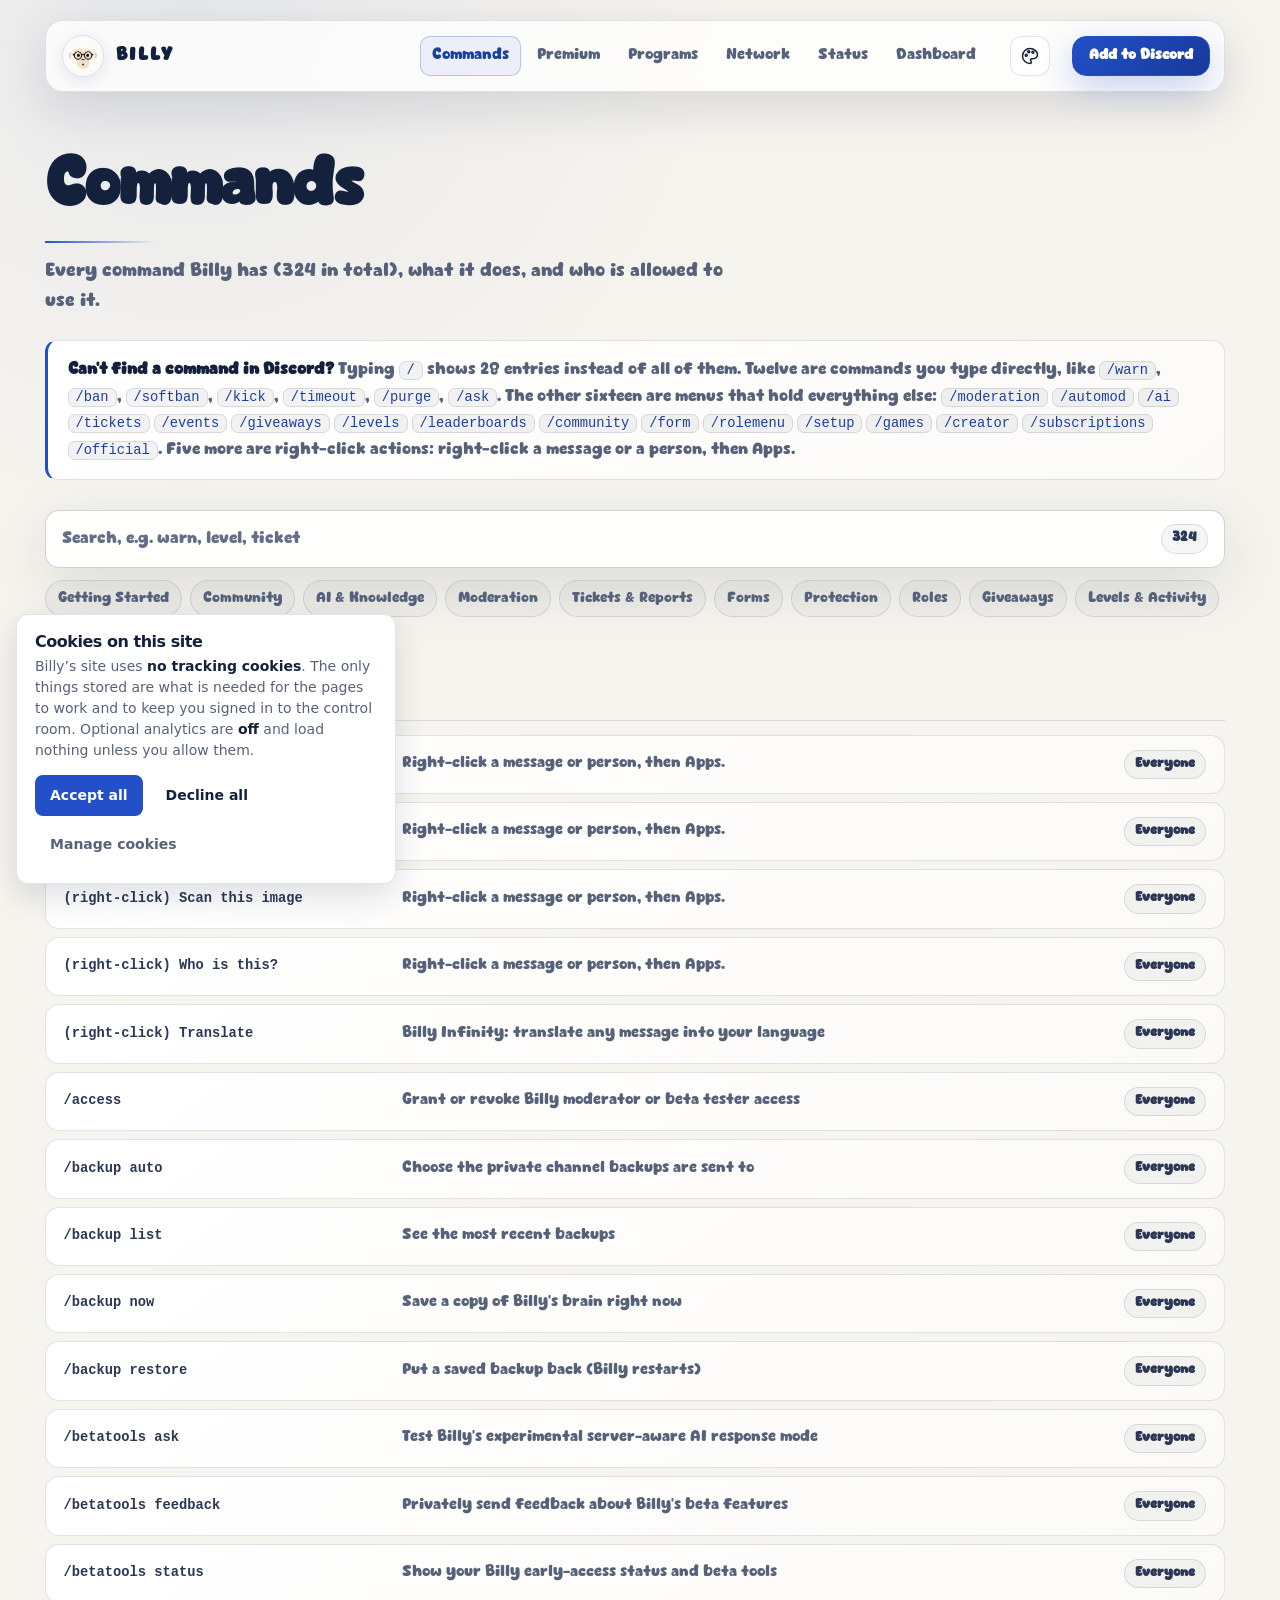
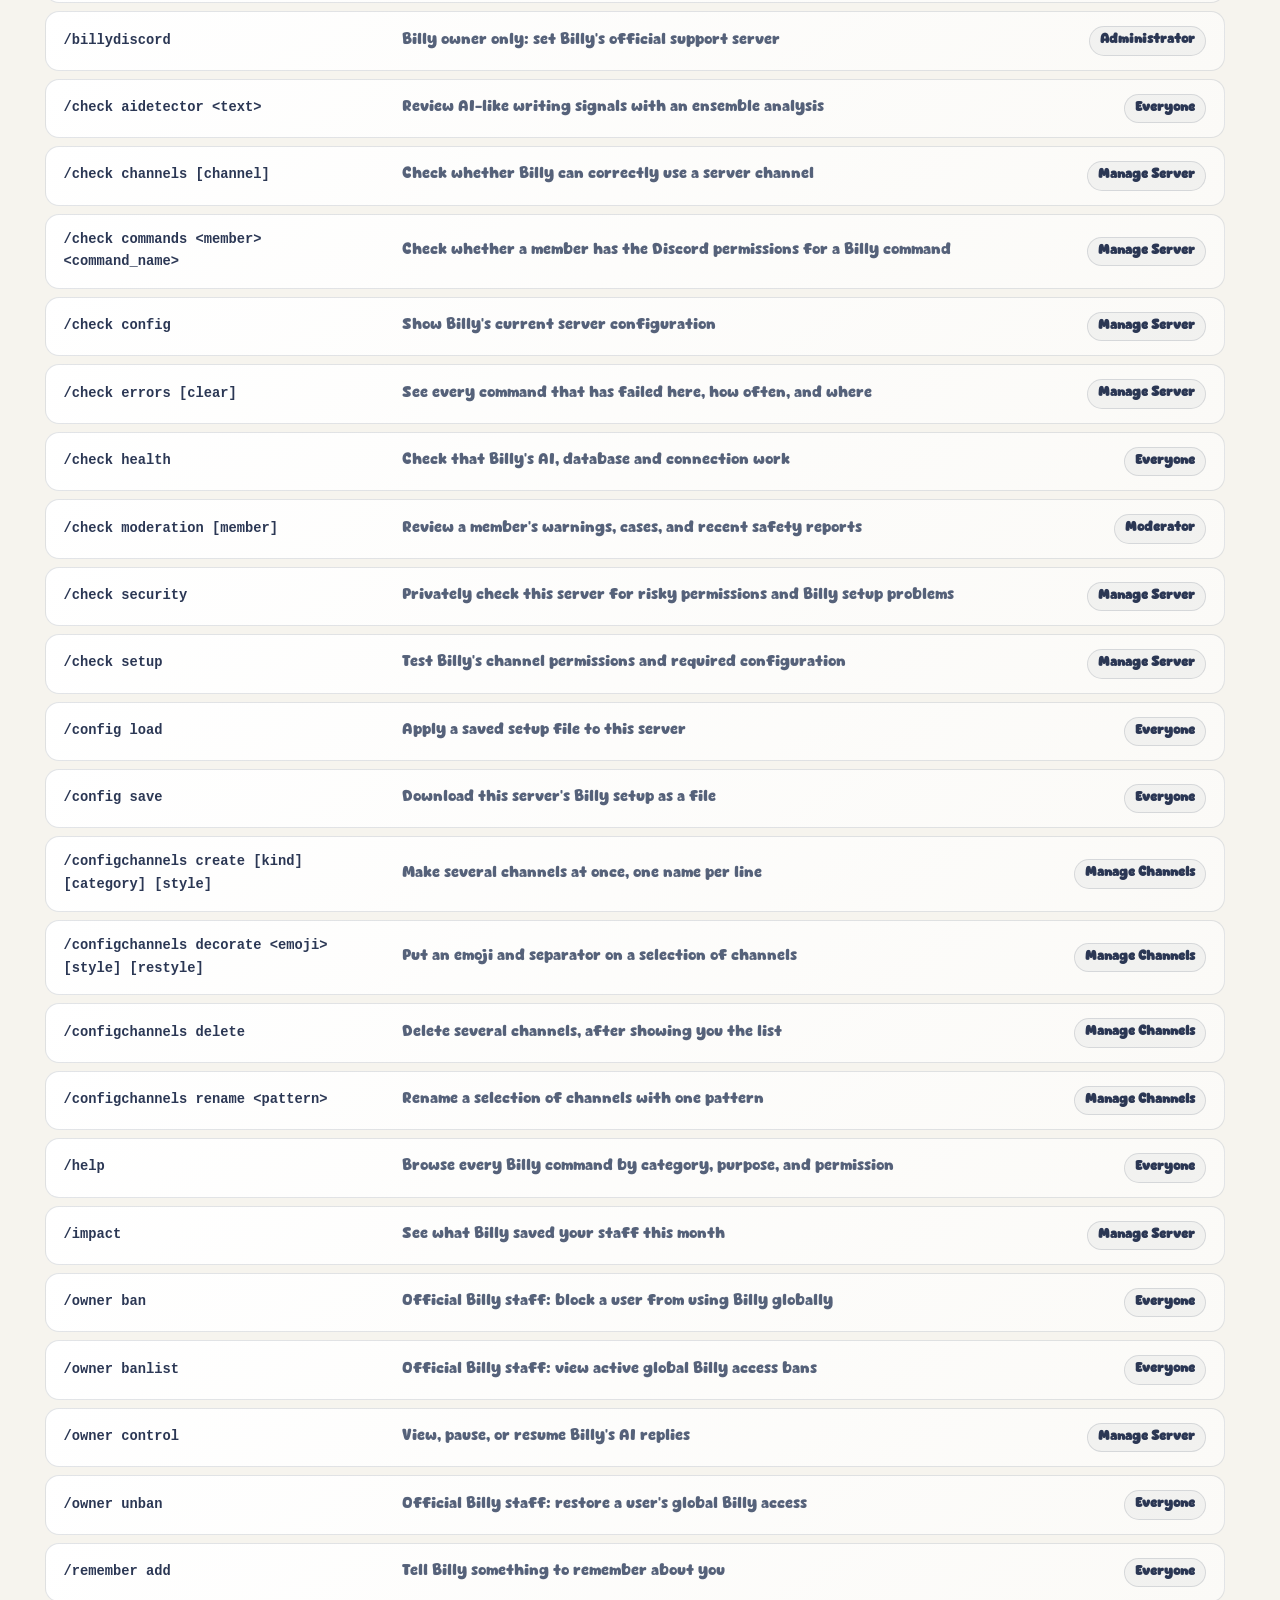
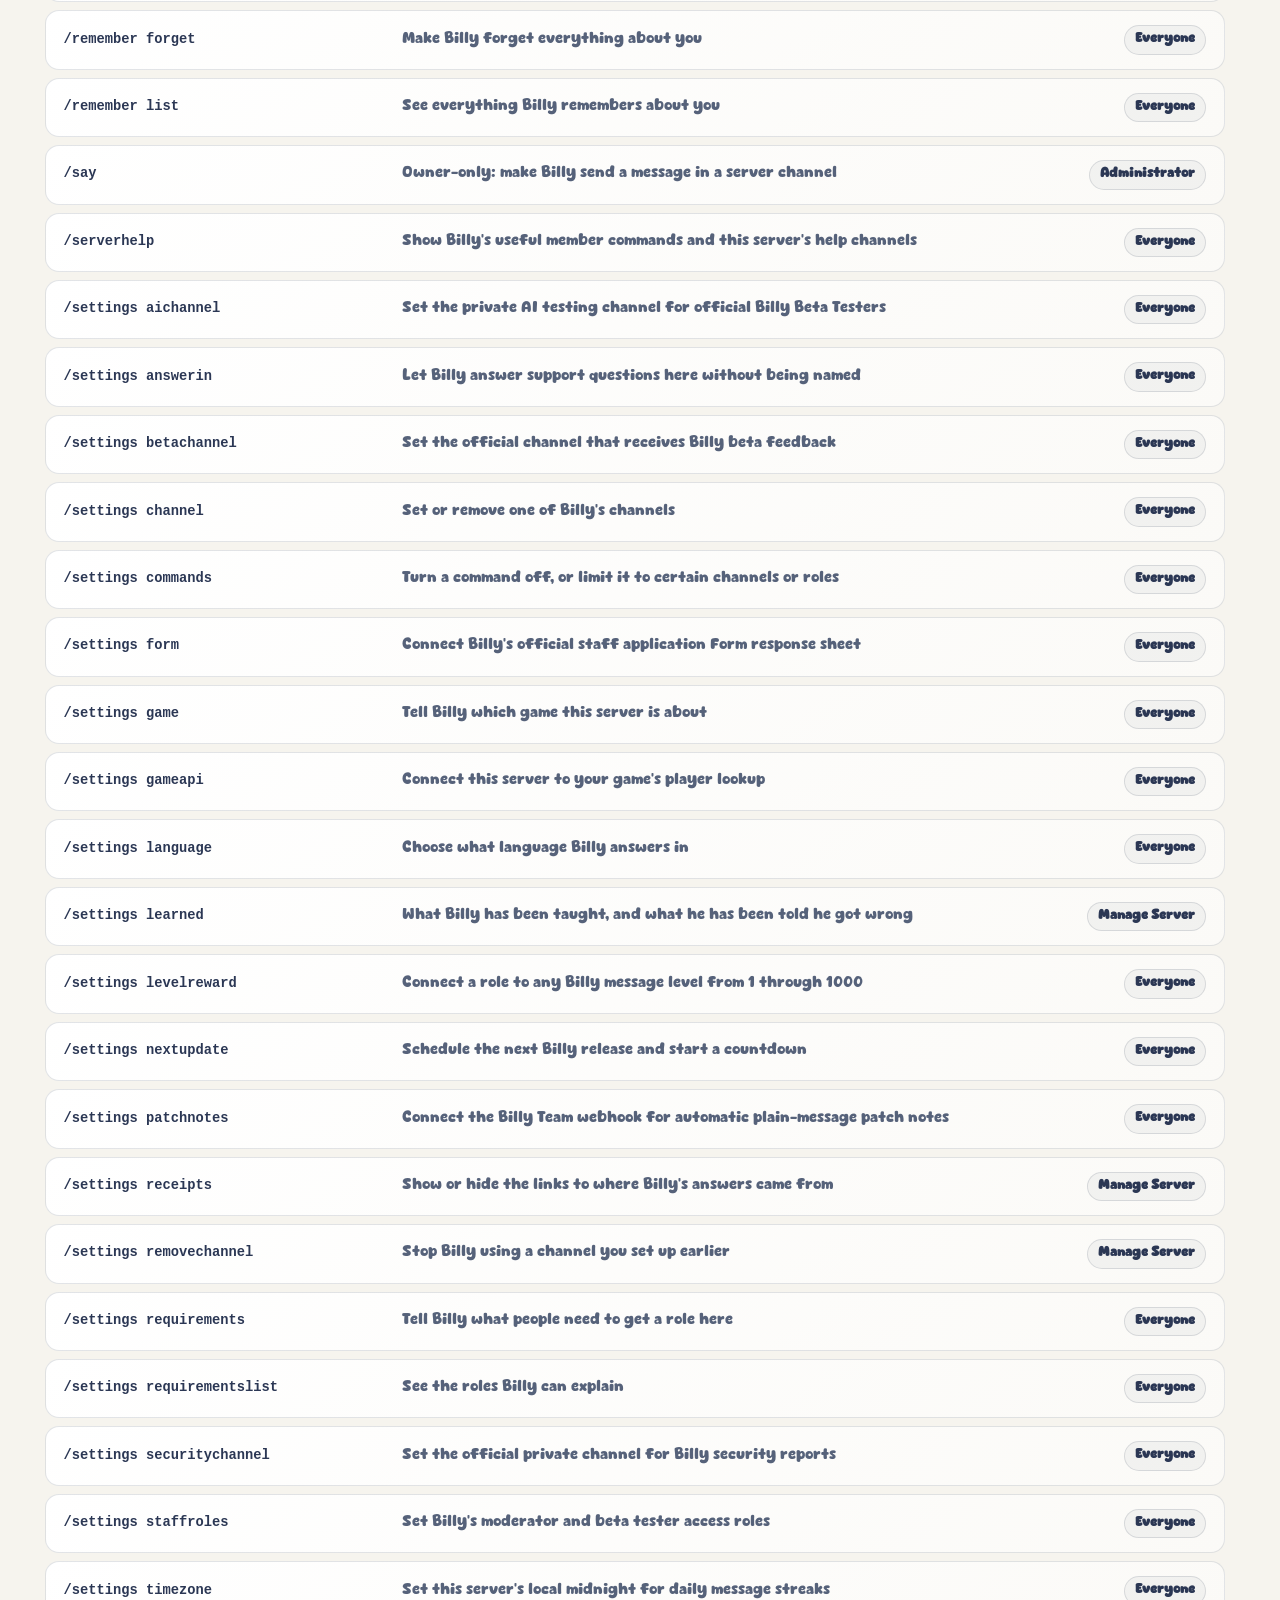
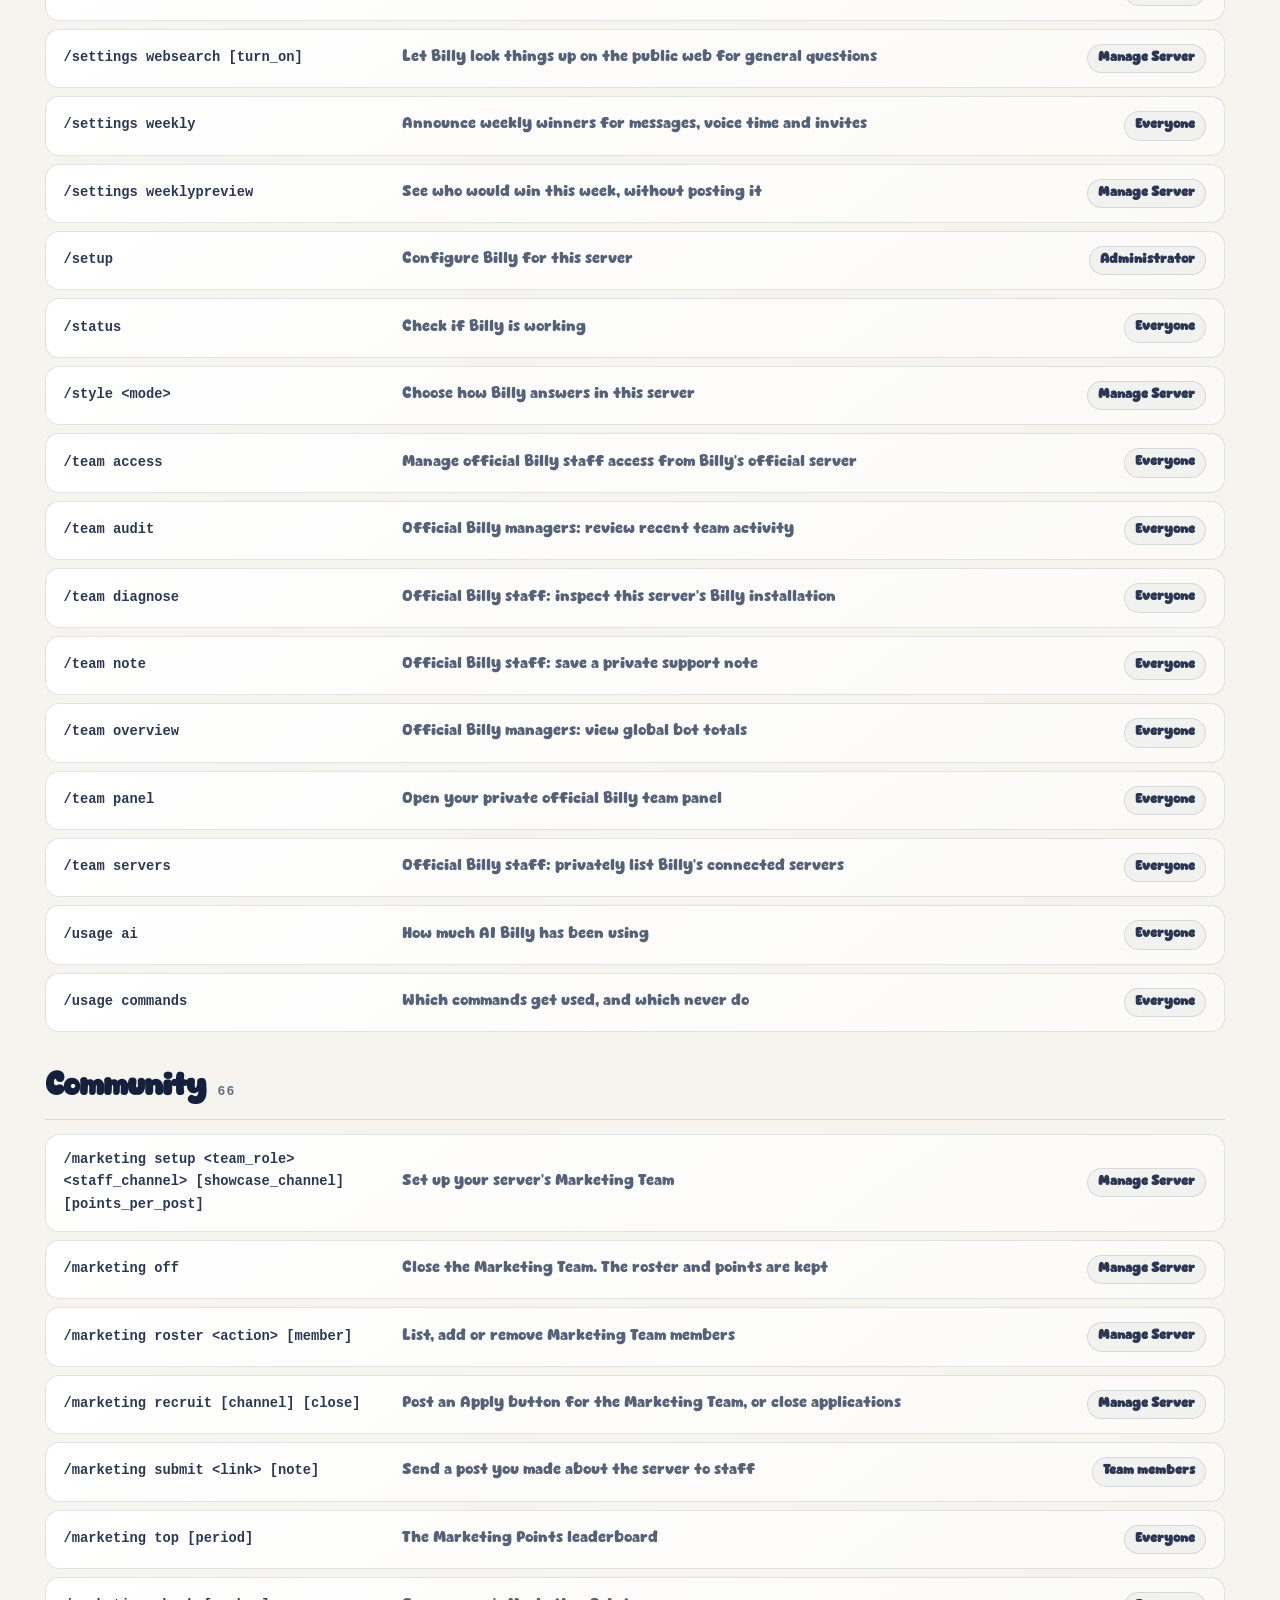
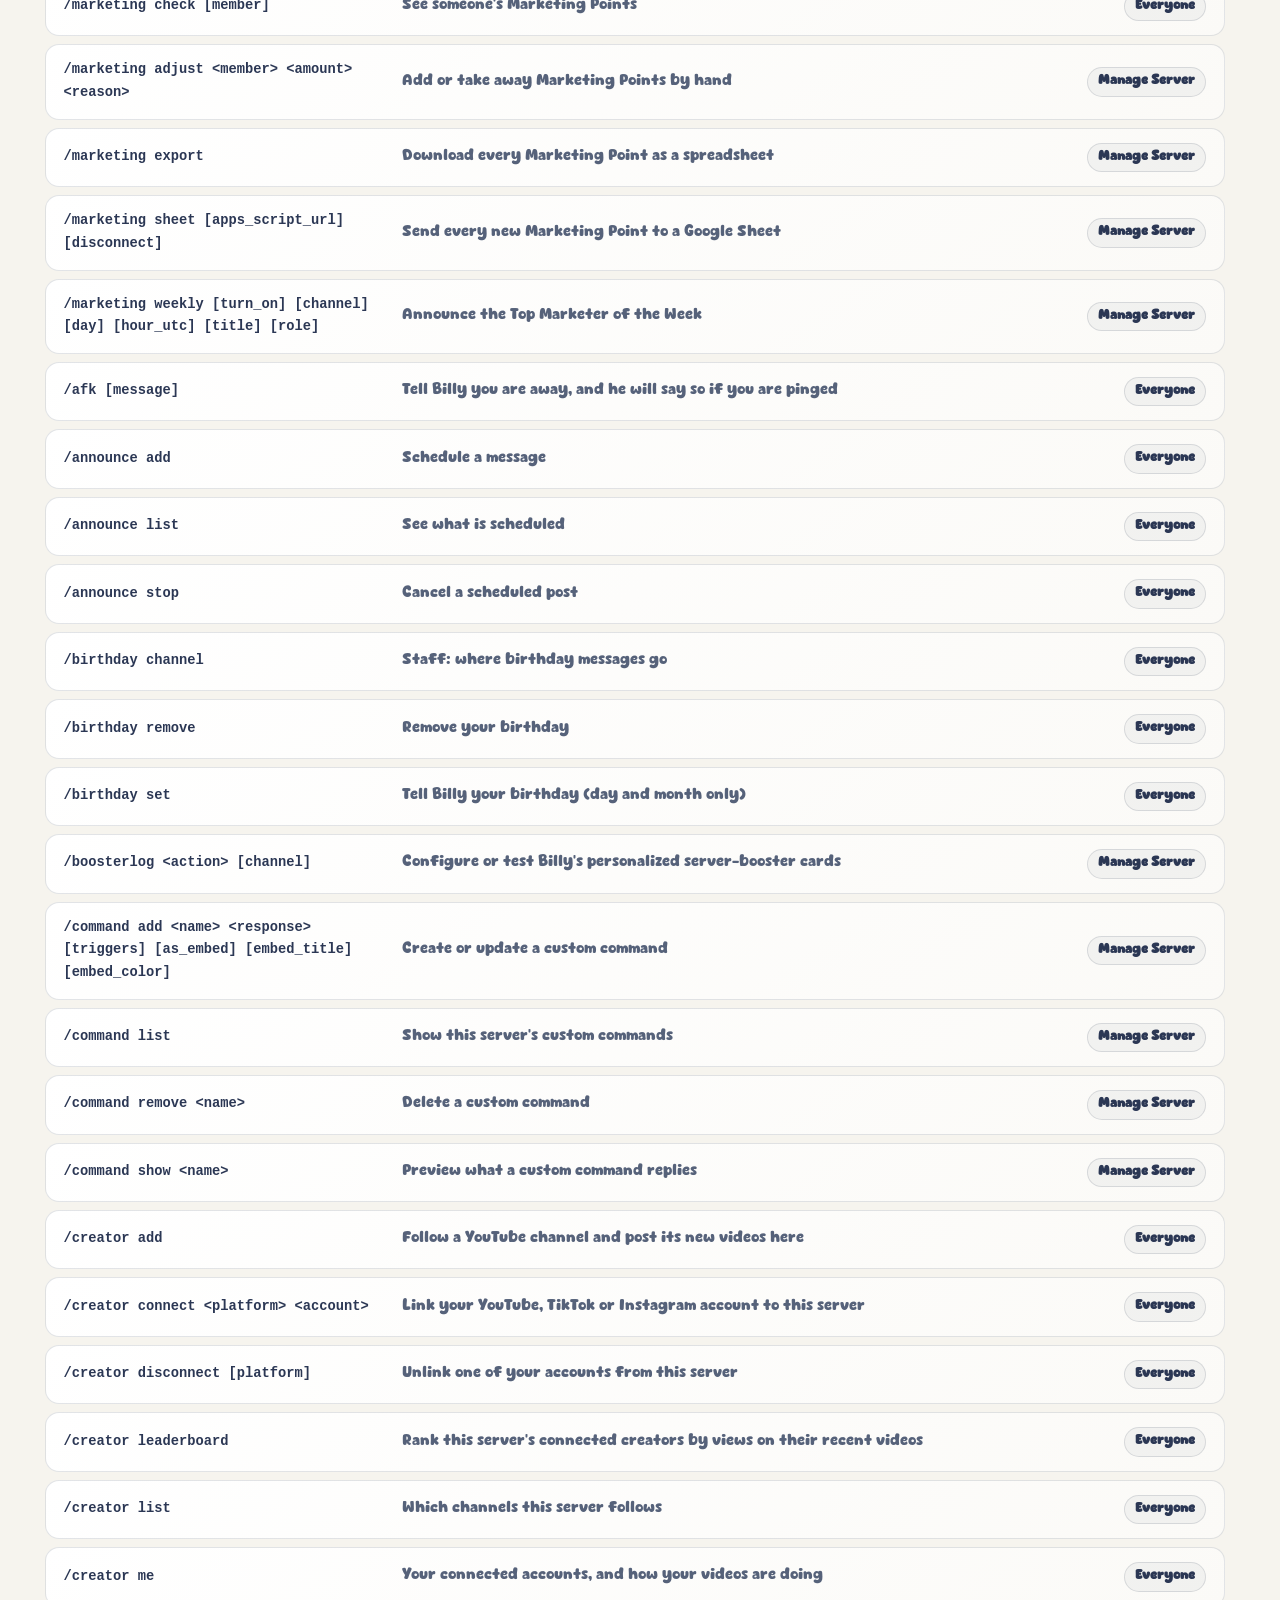
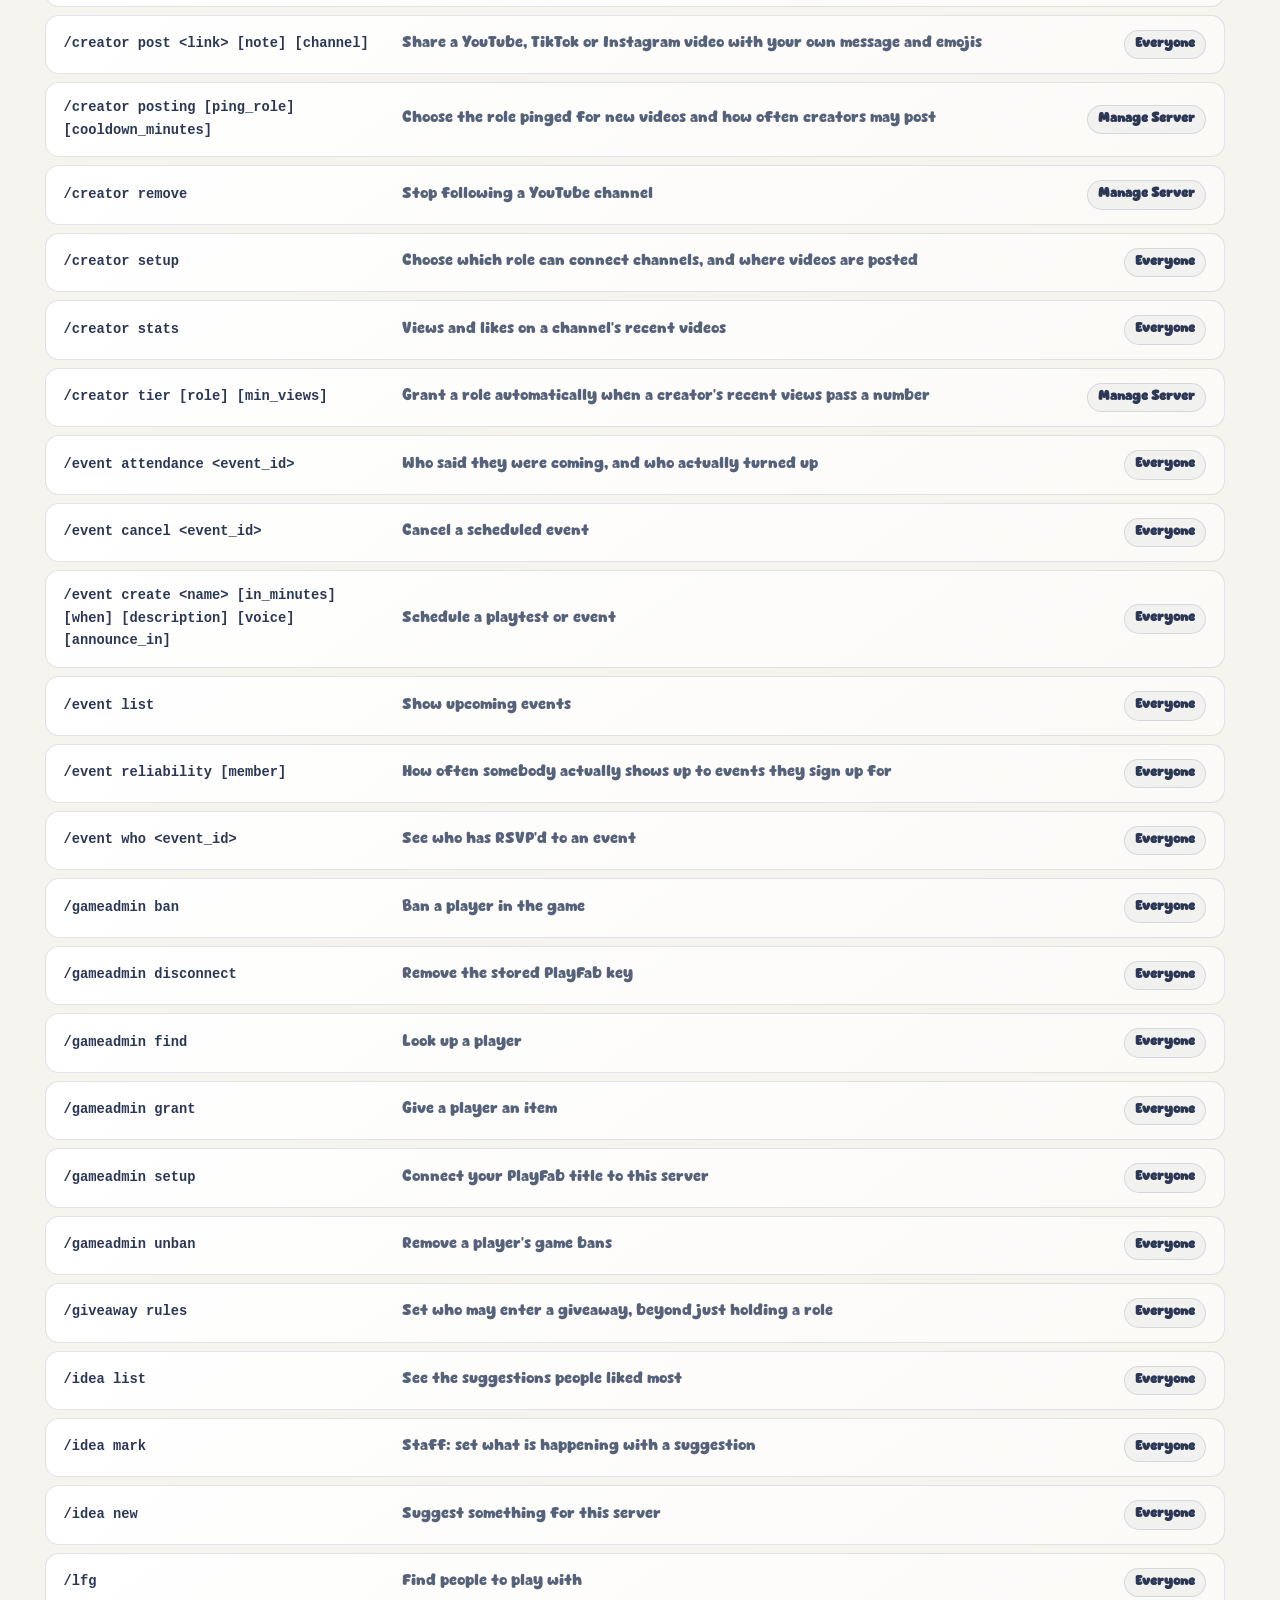
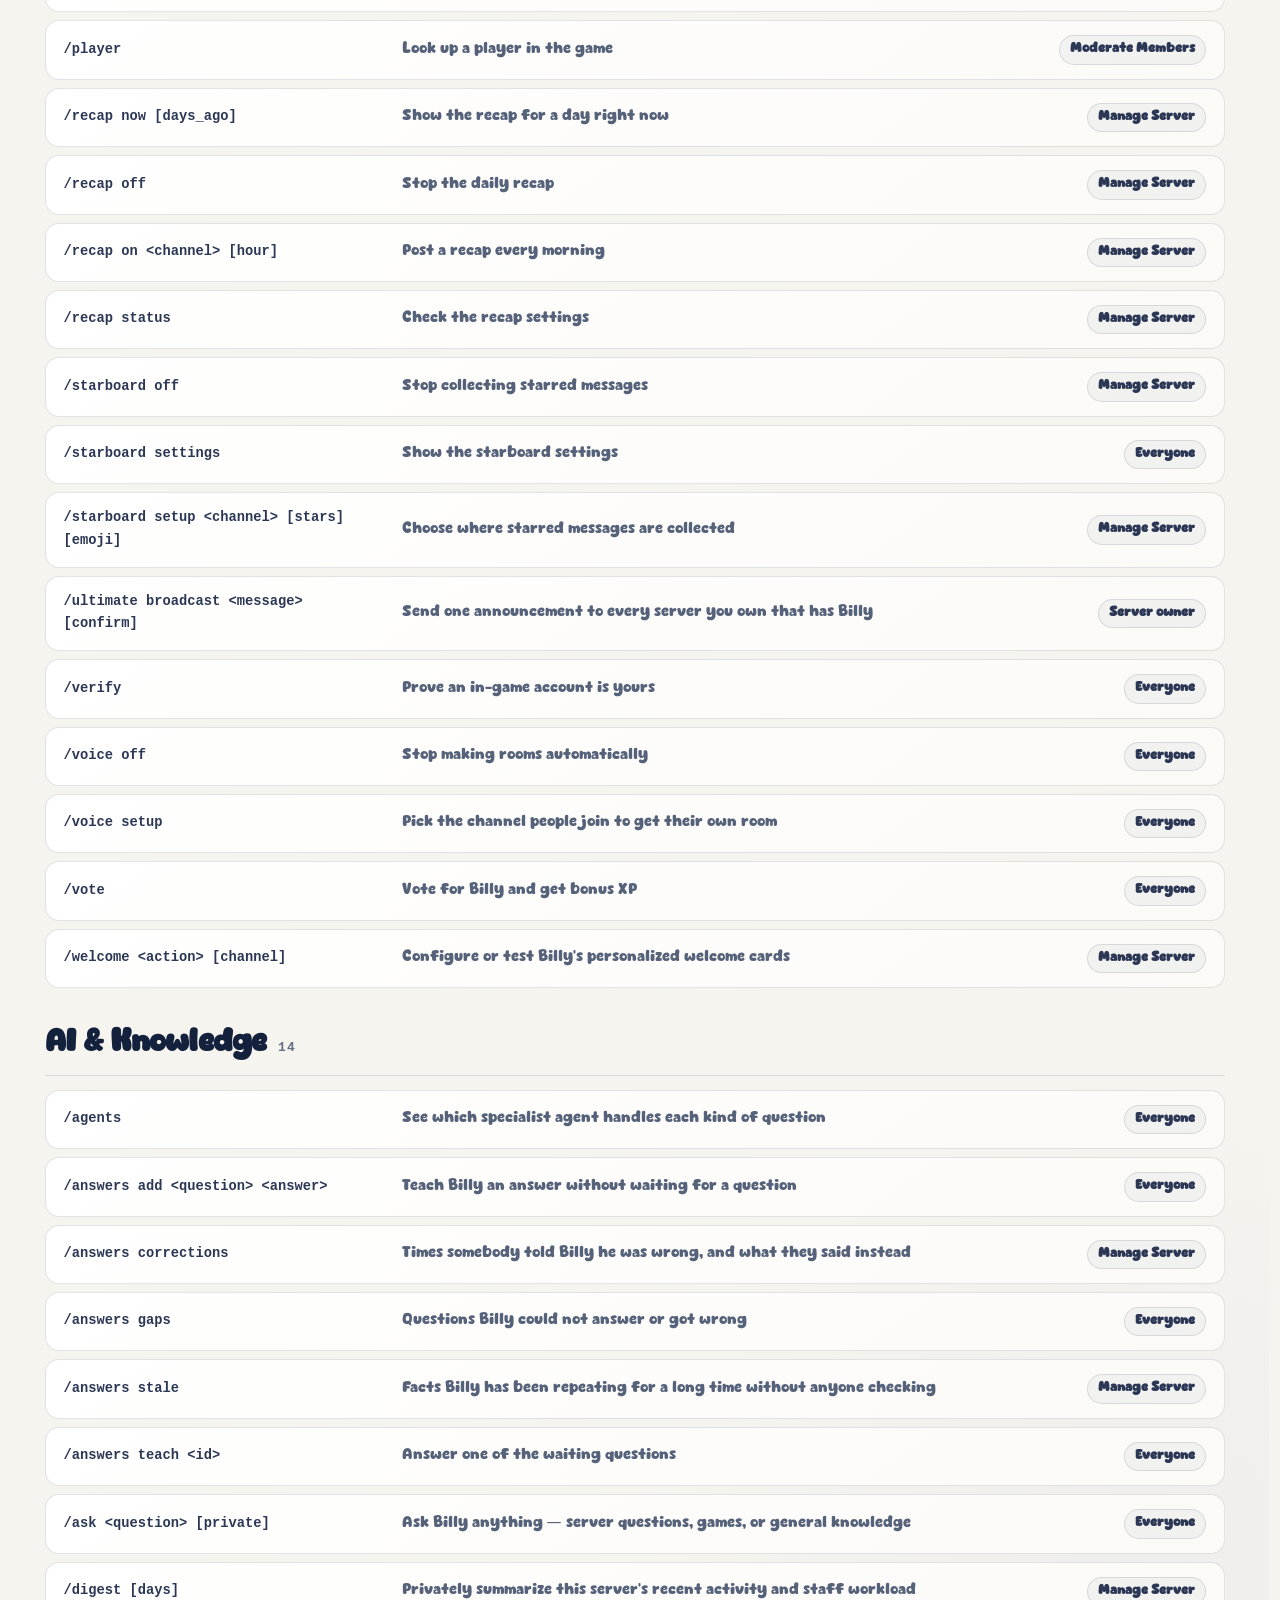
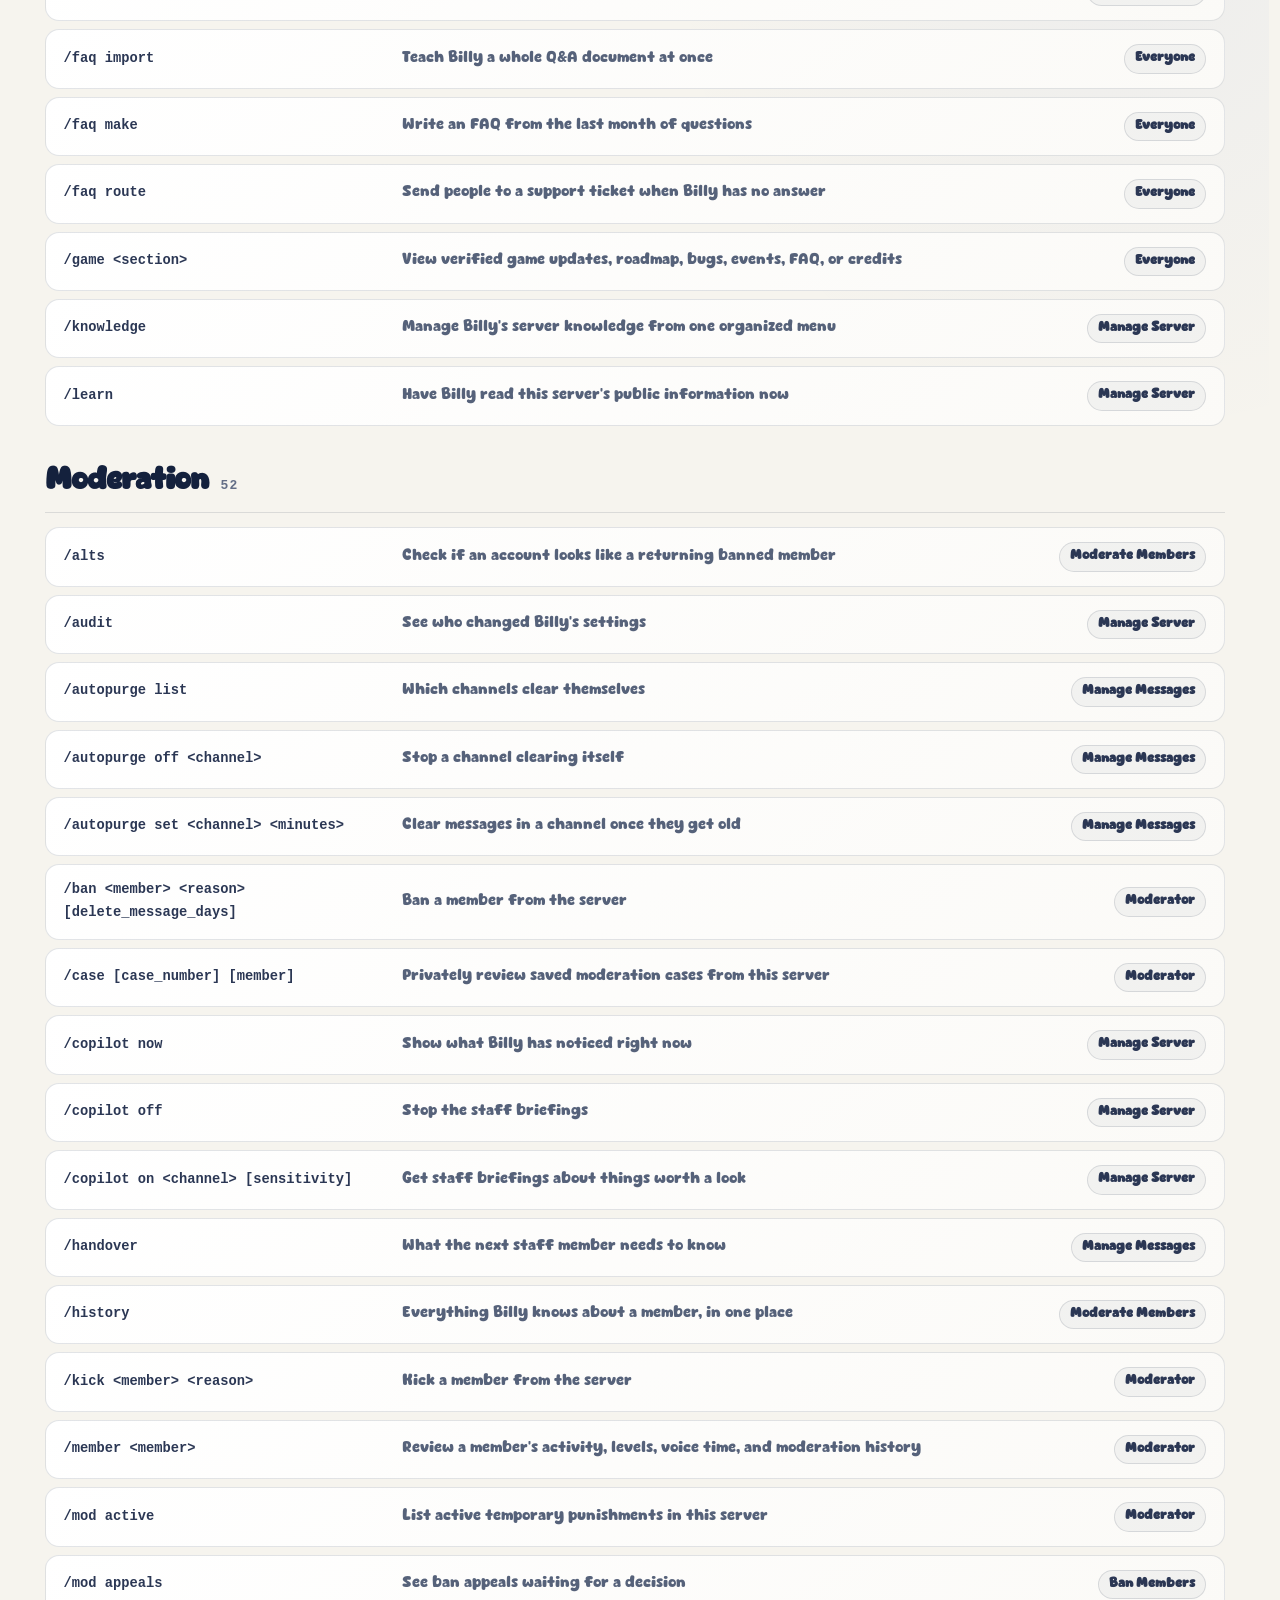
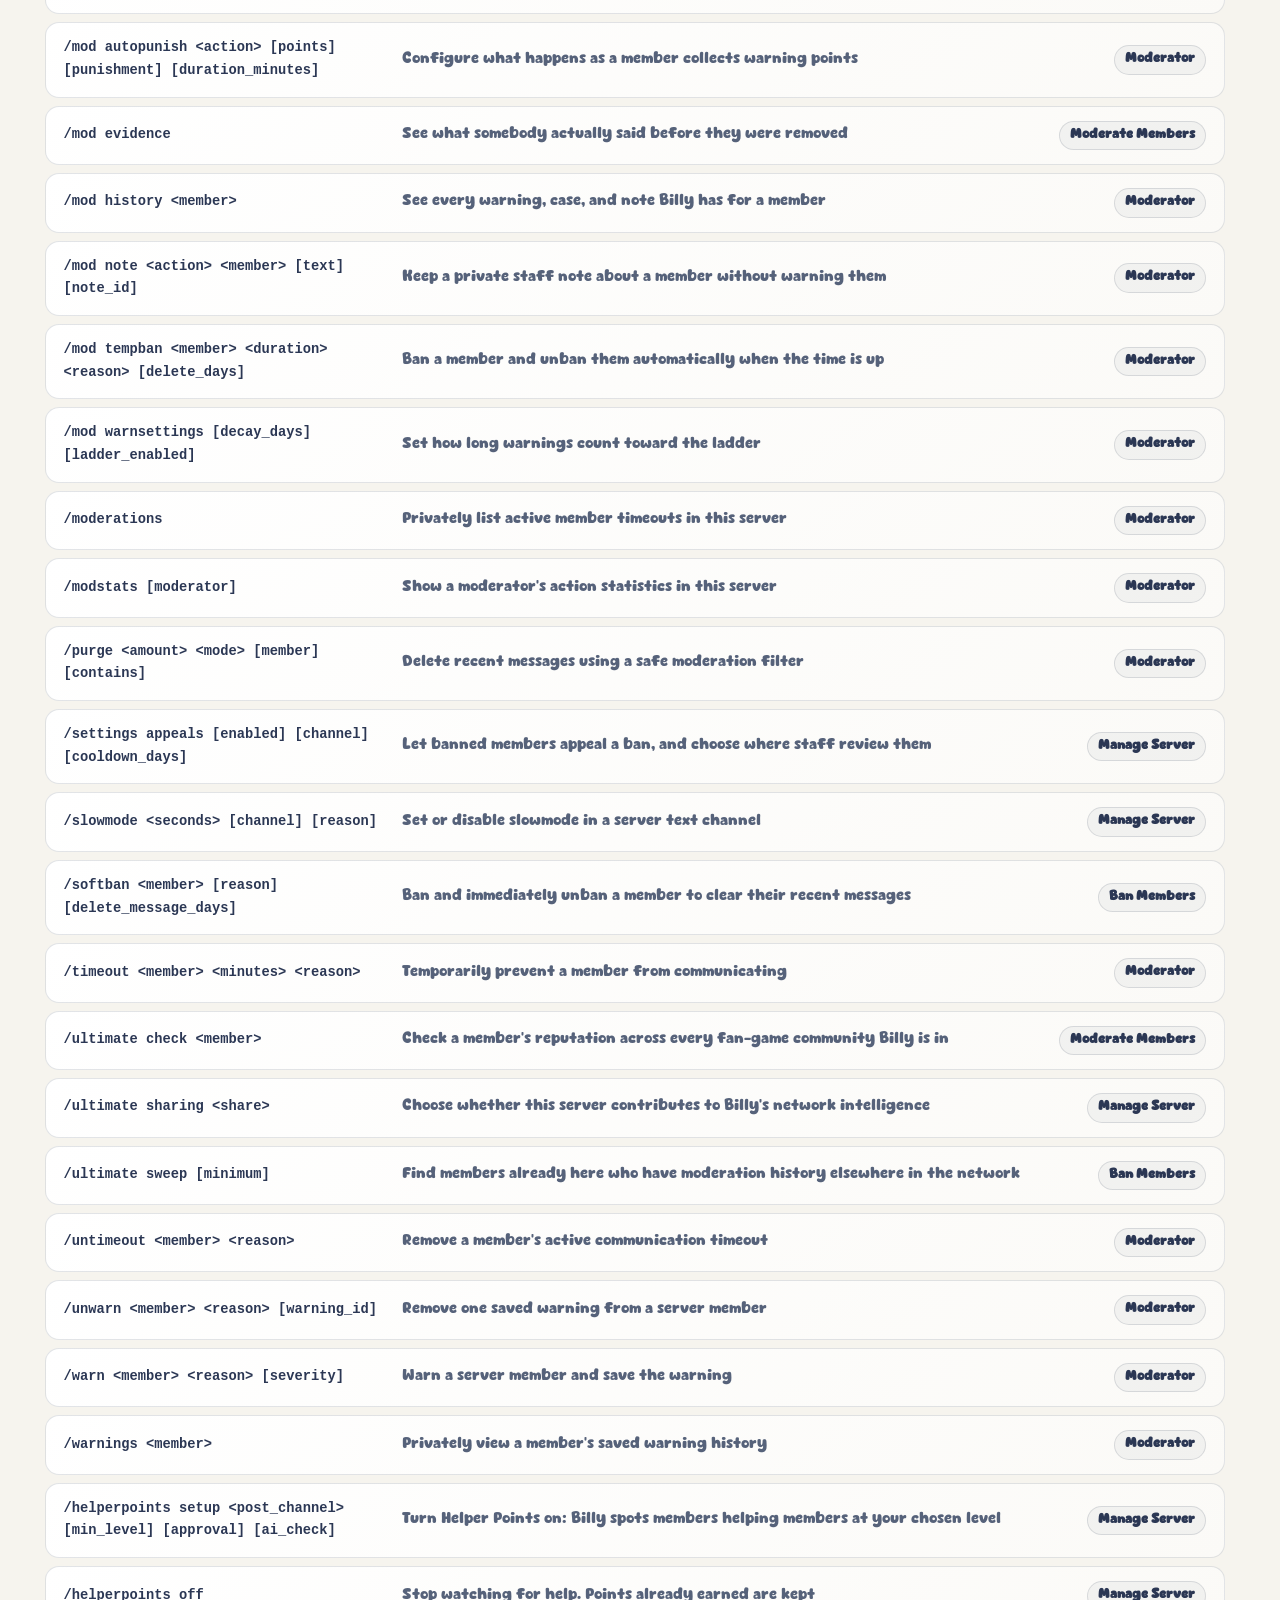
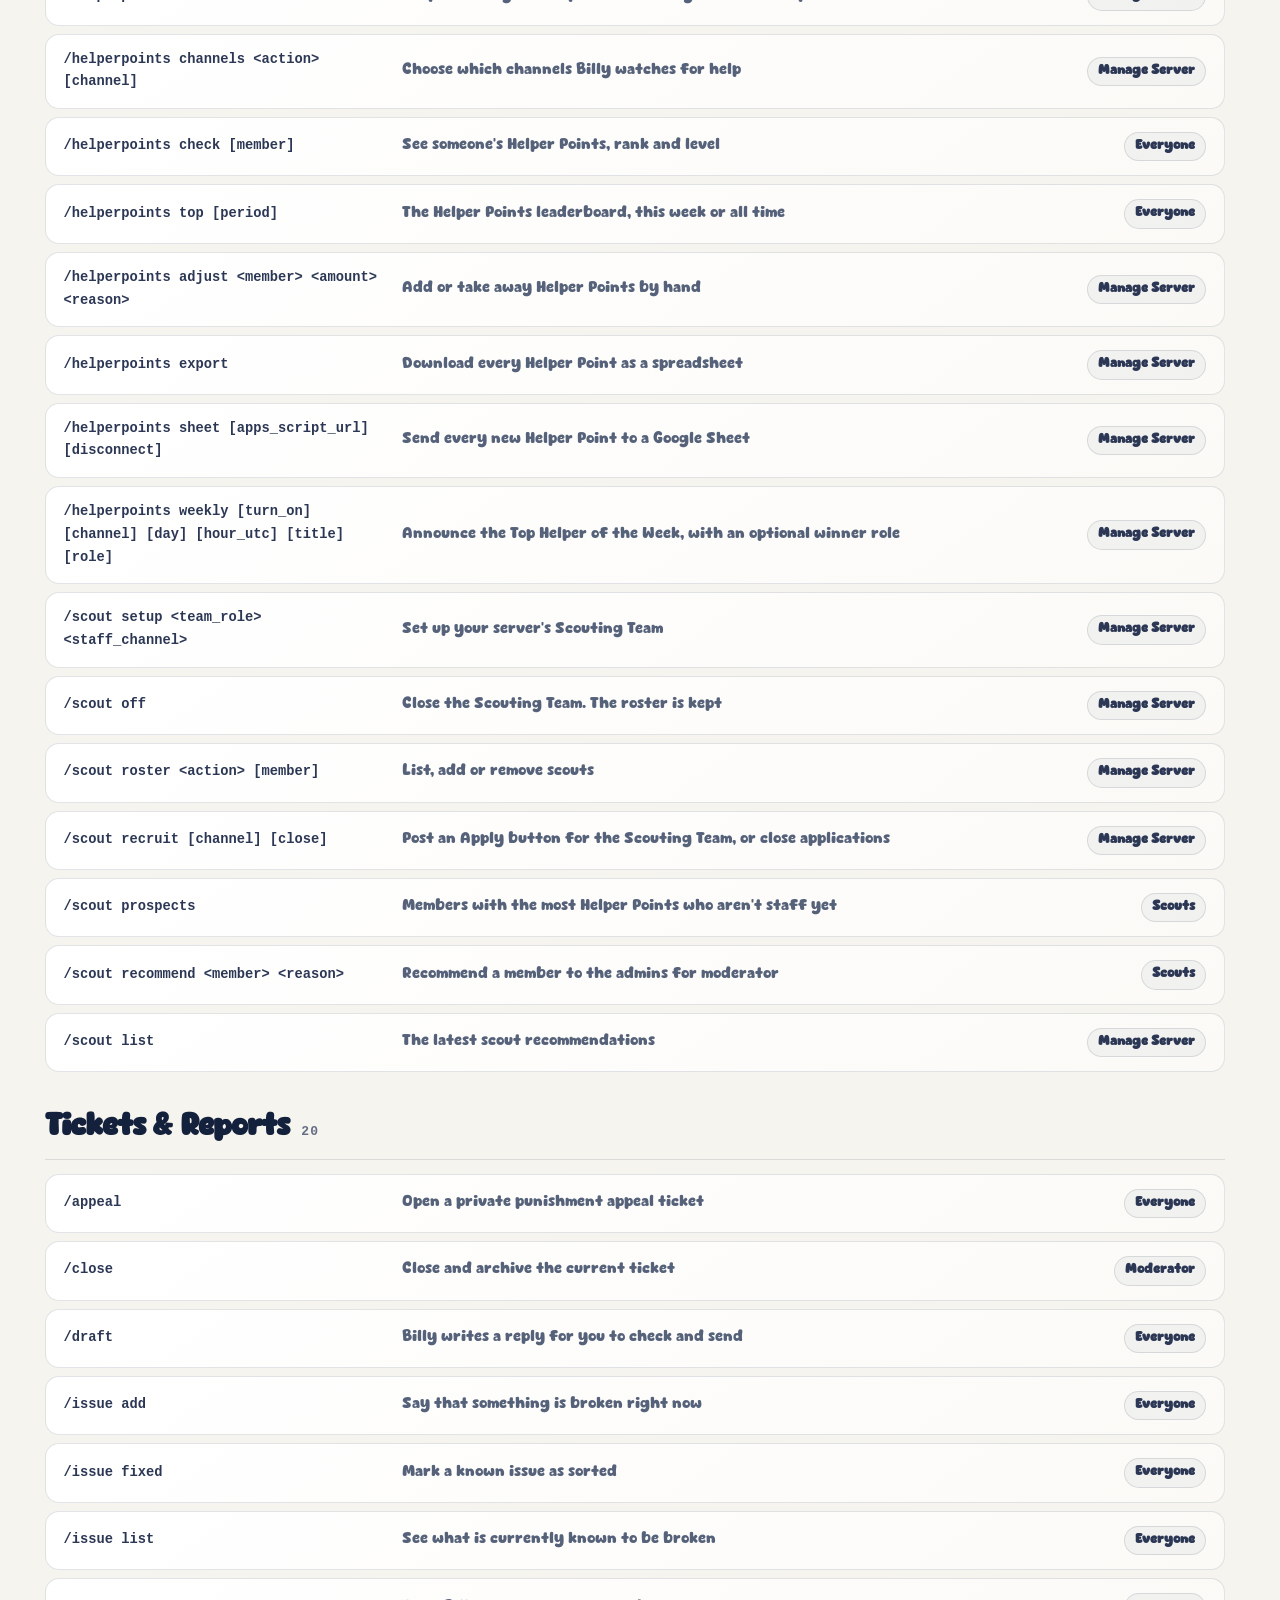
==== commit a1a2d436: "Smarter Billy has shipped Roadmap 04 moves to Shipped and 05 opens. Adds /settings websearch to the " ====
--- a/commands/index.html
+++ b/commands/index.html
@@ -36,7 +36,7 @@
 <main class="container">
   <section class="page-top">
     <h1>Commands</h1>
-    <p class="lede">Every command Billy has (323 in total), what it does, and who is allowed to use it.</p>
+    <p class="lede">Every command Billy has (324 in total), what it does, and who is allowed to use it.</p>
     <p class="note how-to"><b>Can't find a command in Discord?</b> Typing <code>/</code> shows 28 entries instead of all of them.
       Twelve are commands you type directly, like <code>/warn</code>, <code>/ban</code>, <code>/softban</code>, <code>/kick</code>, <code>/timeout</code>, <code>/purge</code>, <code>/ask</code>.
       The other sixteen are menus that hold everything else: <code>/moderation</code> <code>/automod</code> <code>/ai</code> <code>/tickets</code> <code>/events</code> <code>/giveaways</code> <code>/levels</code> <code>/leaderboards</code> <code>/community</code> <code>/form</code> <code>/rolemenu</code> <code>/setup</code> <code>/games</code> <code>/creator</code> <code>/subscriptions</code> <code>/official</code>.
@@ -46,7 +46,7 @@
   <div class="cmd-tools">
     <div class="cmd-search">
       <input id="cmdSearch" type="search" placeholder="Search, e.g. warn, level, ticket" aria-label="Search commands" autocomplete="off">
-      <span class="tag" id="cmdCount">323</span>
+      <span class="tag" id="cmdCount">324</span>
     </div>
     <nav class="cmd-jump" aria-label="Jump to a category">
       <a href="#getting-started">Getting Started</a>
@@ -65,7 +65,7 @@
 
   <div id="cmdResults">
     <section class="cmd-group" id="getting-started" data-name="Getting Started">
-      <h2>Getting Started <small>74</small></h2>
+      <h2>Getting Started <small>75</small></h2>
       <ul class="cmd-list">
         <li><code>(right-click) Ask Billy about this</code><span>Right-click a message or person, then Apps.</span><b class="tag">Everyone</b></li>
         <li><code>(right-click) Report this to staff</code><span>Right-click a message or person, then Apps.</span><b class="tag">Everyone</b></li>
@@ -127,6 +127,7 @@
         <li><code>/settings securitychannel</code><span>Set the official private channel for Billy security reports</span><b class="tag">Everyone</b></li>
         <li><code>/settings staffroles</code><span>Set Billy&#x27;s moderator and beta tester access roles</span><b class="tag">Everyone</b></li>
         <li><code>/settings timezone</code><span>Set this server&#x27;s local midnight for daily message streaks</span><b class="tag">Everyone</b></li>
+        <li><code>/settings websearch [turn_on]</code><span>Let Billy look things up on the public web for general questions</span><b class="tag">Manage Server</b></li>
         <li><code>/settings weekly</code><span>Announce weekly winners for messages, voice time and invites</span><b class="tag">Everyone</b></li>
         <li><code>/settings weeklypreview</code><span>See who would win this week, without posting it</span><b class="tag">Manage Server</b></li>
         <li><code>/setup</code><span>Configure Billy for this server</span><b class="tag">Administrator</b></li>
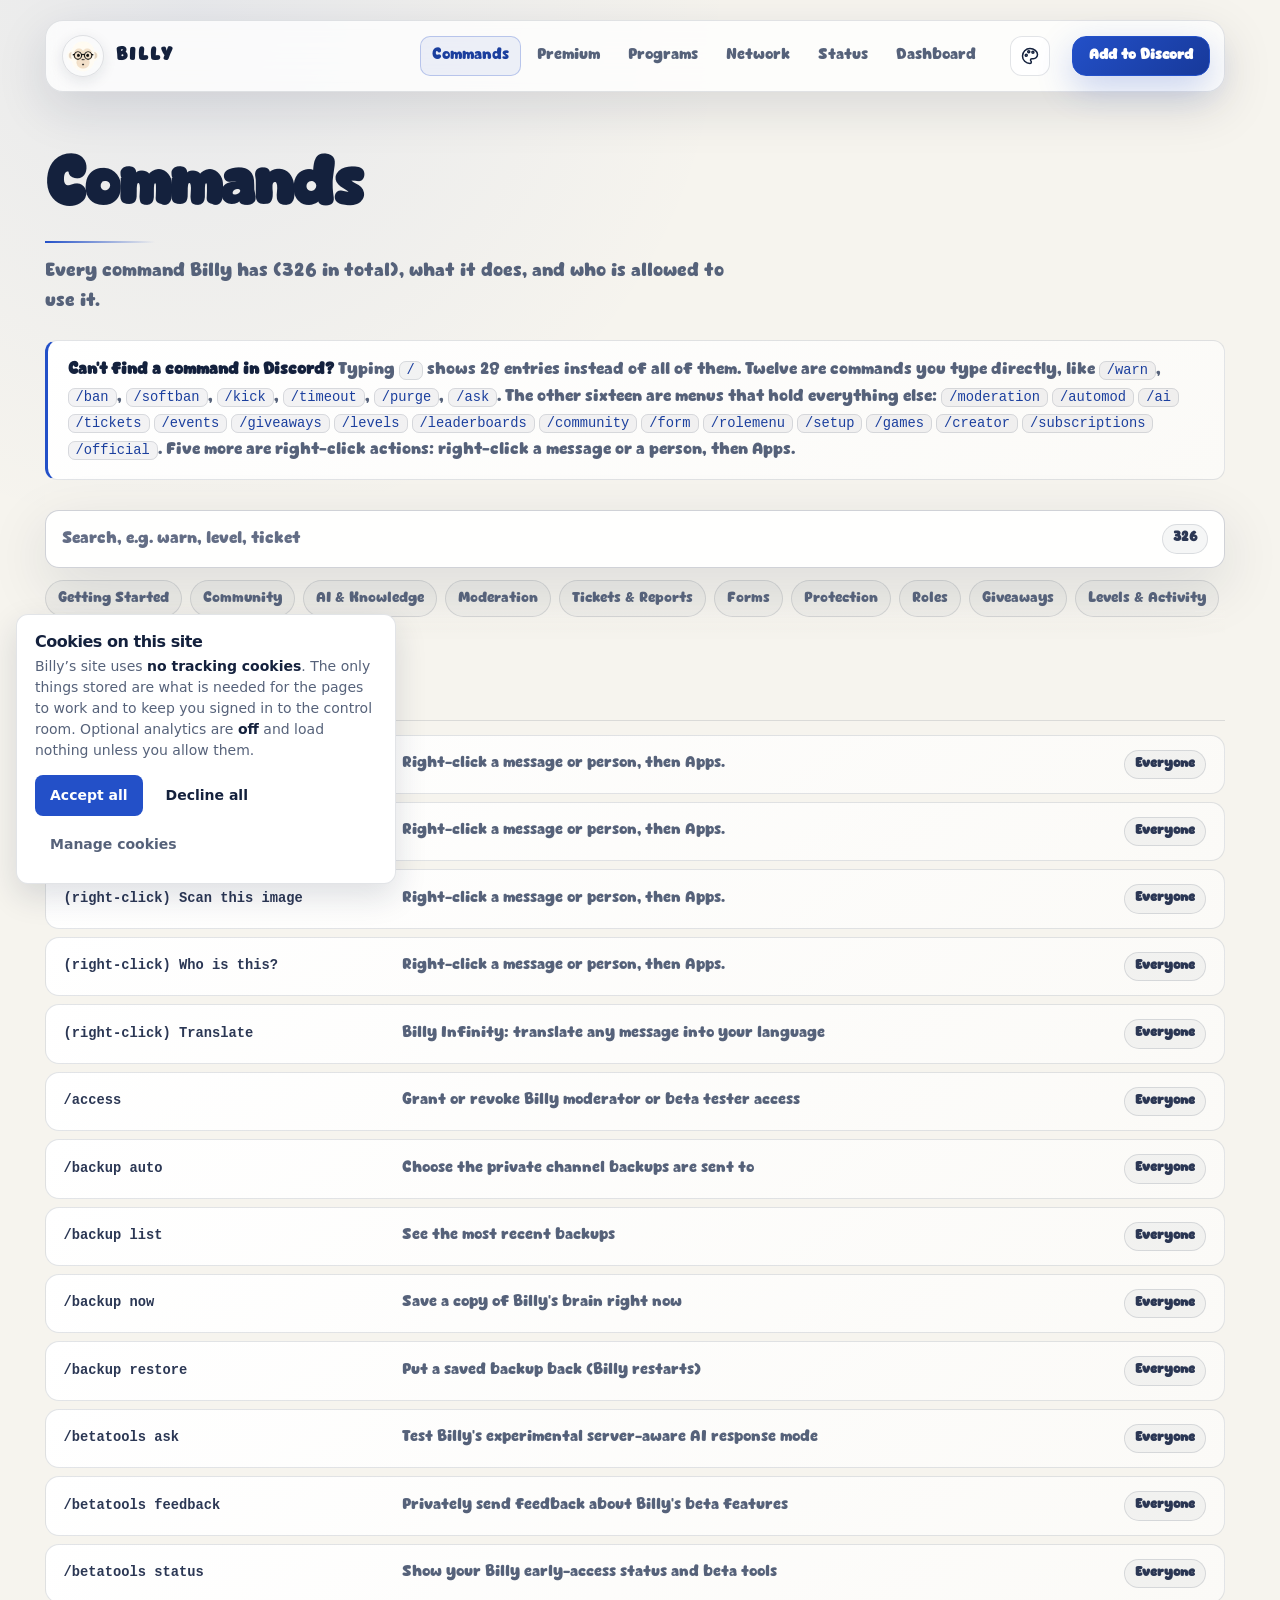
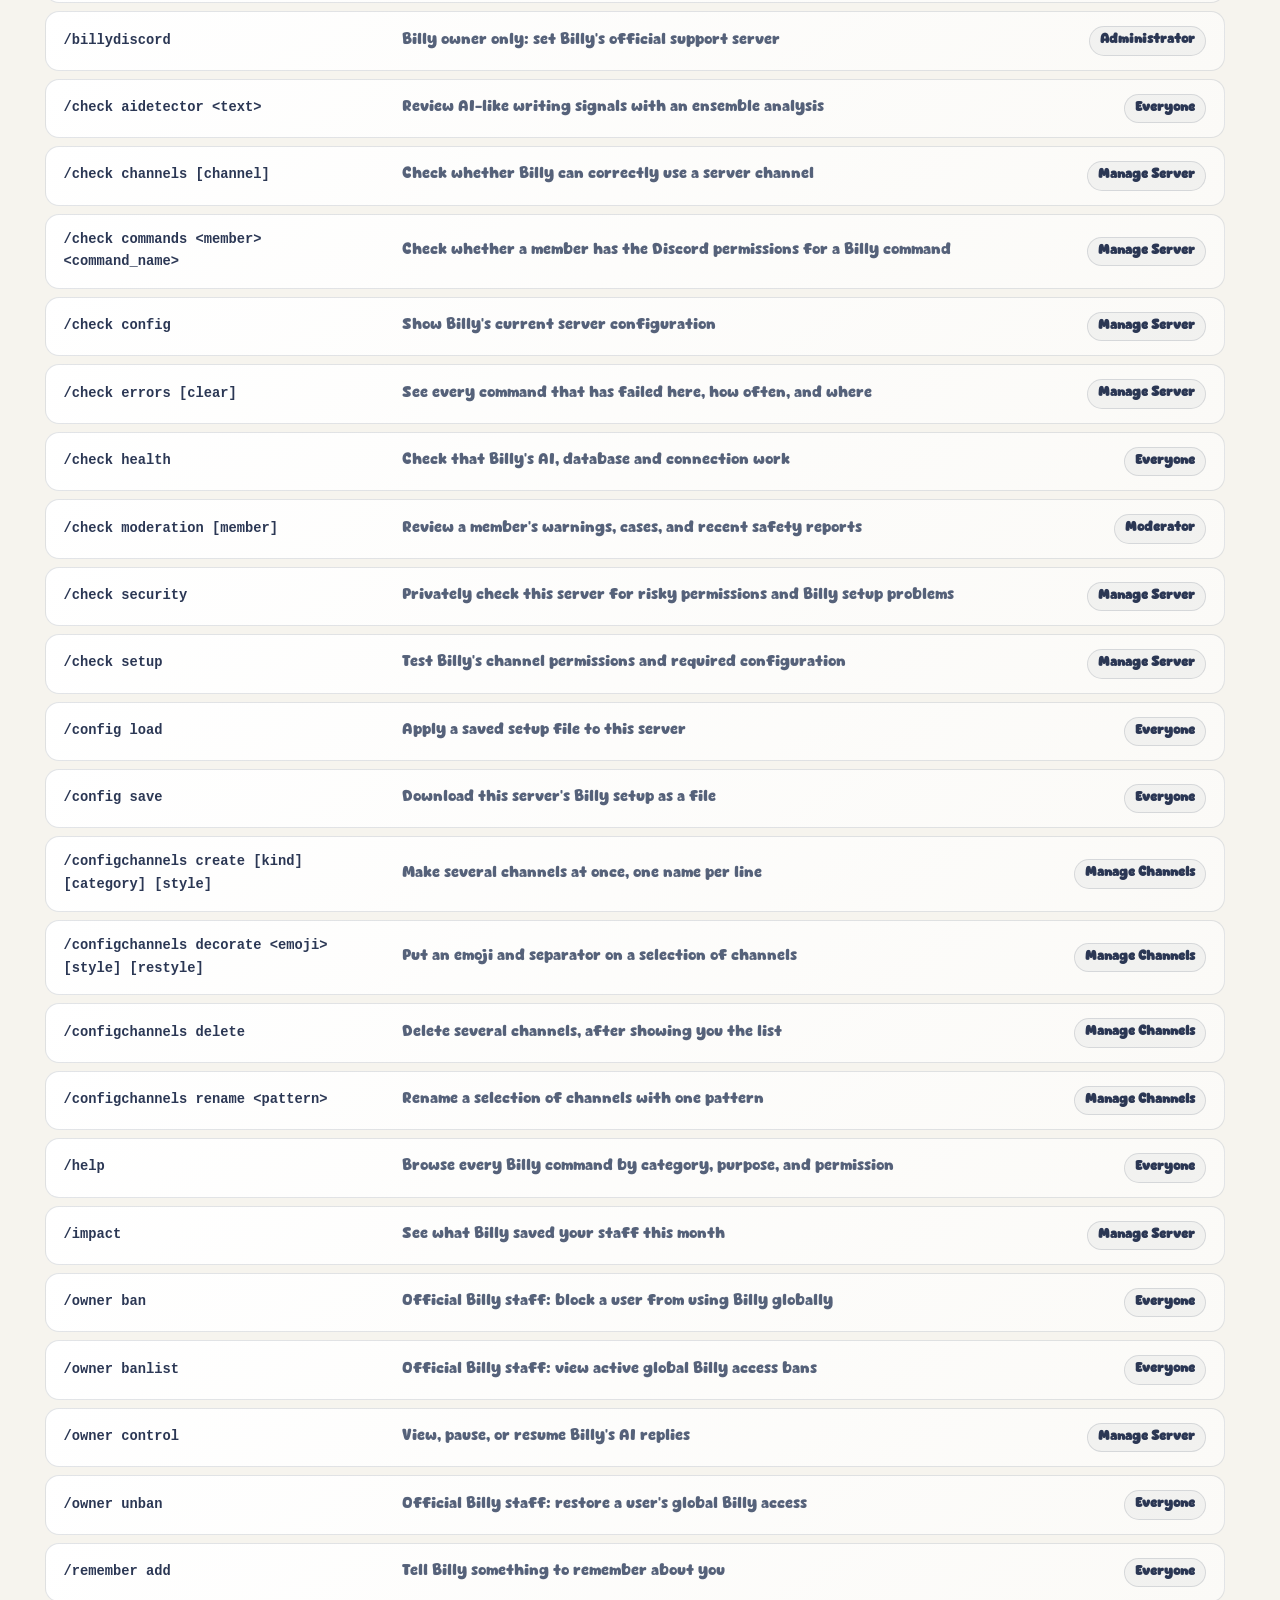
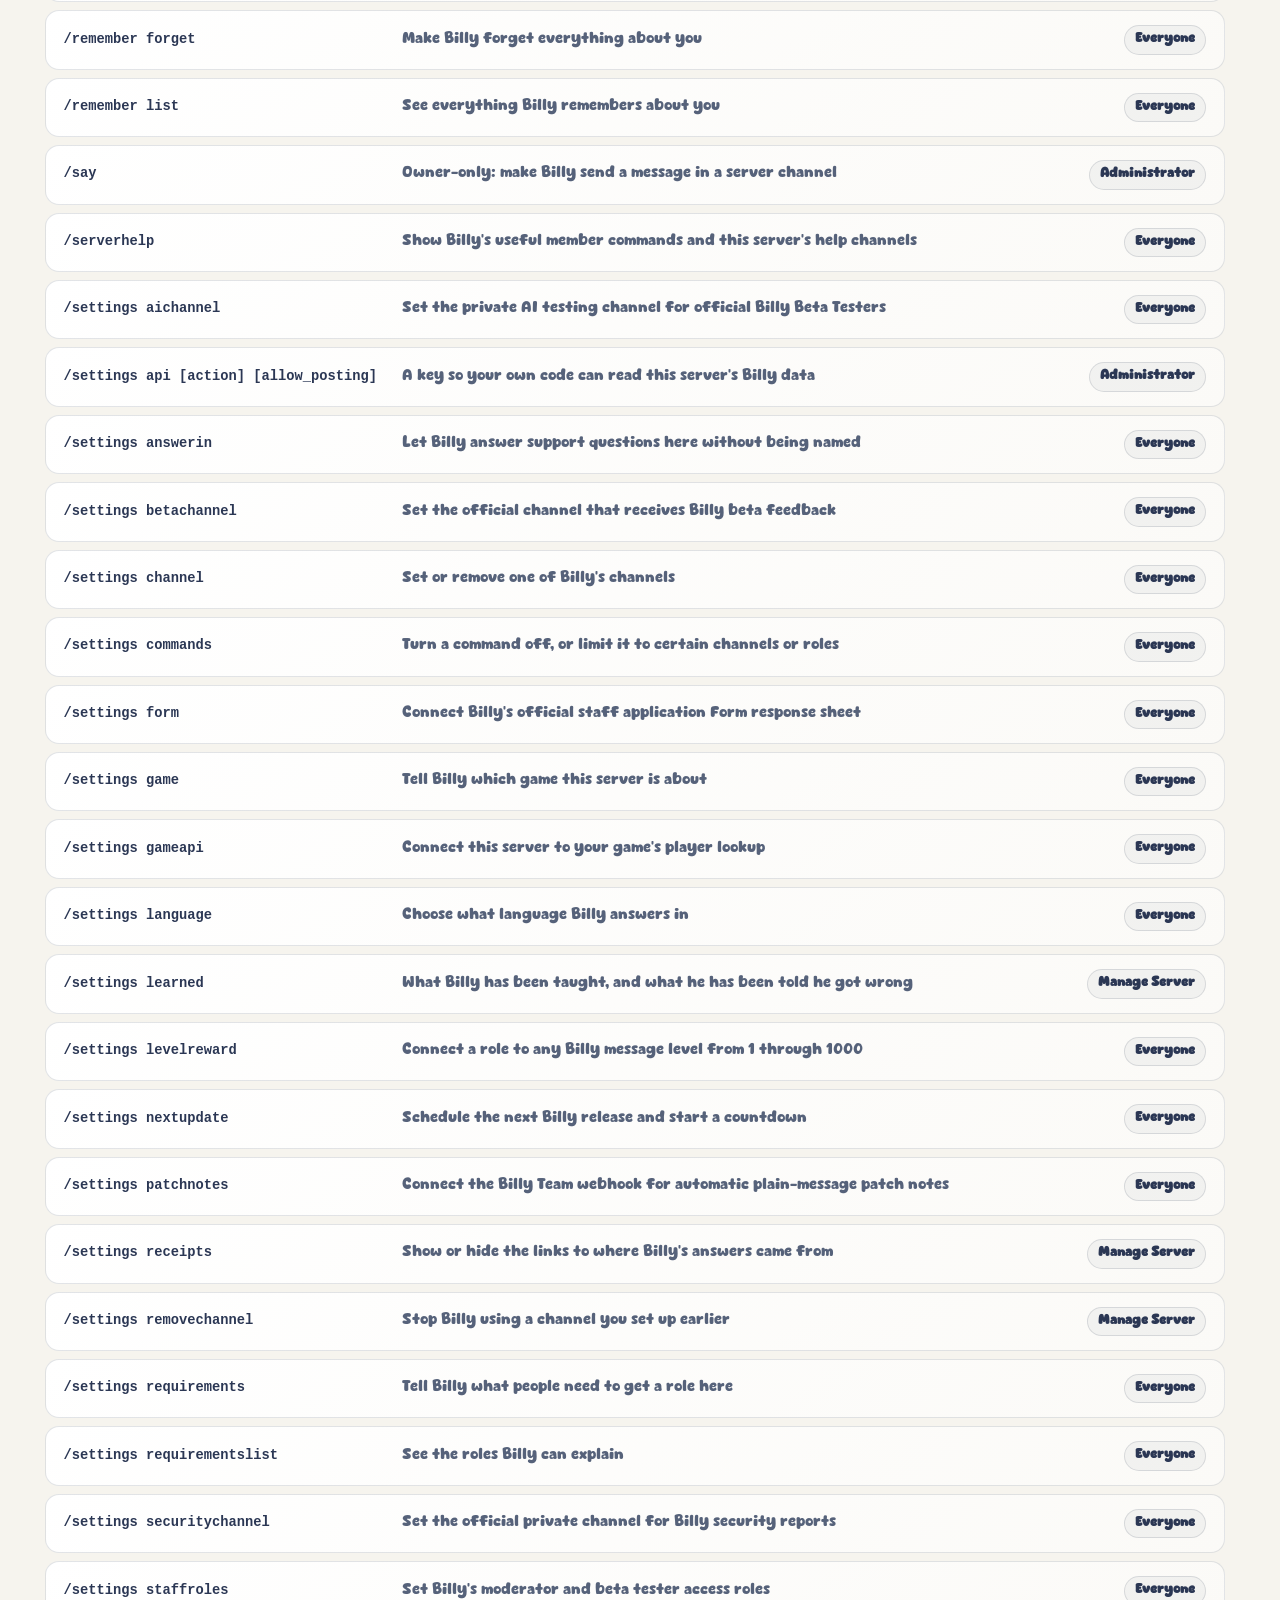
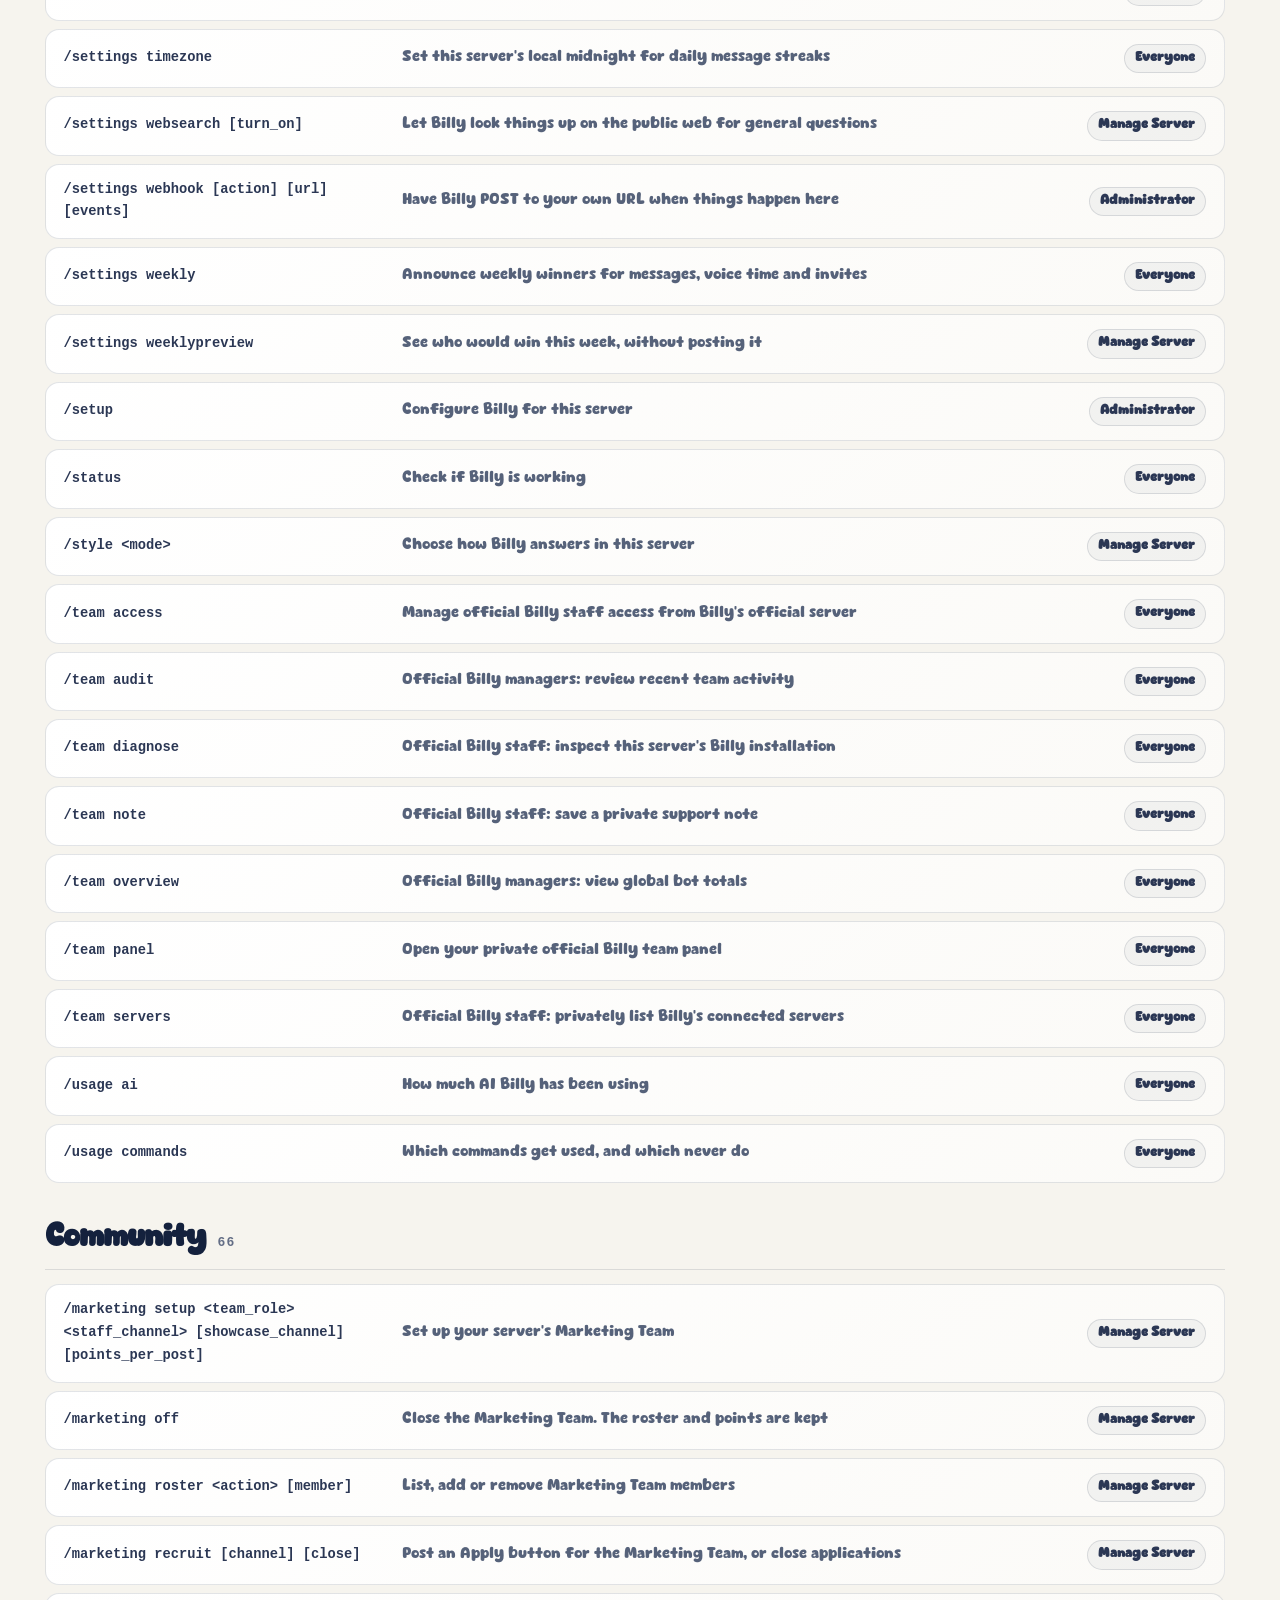
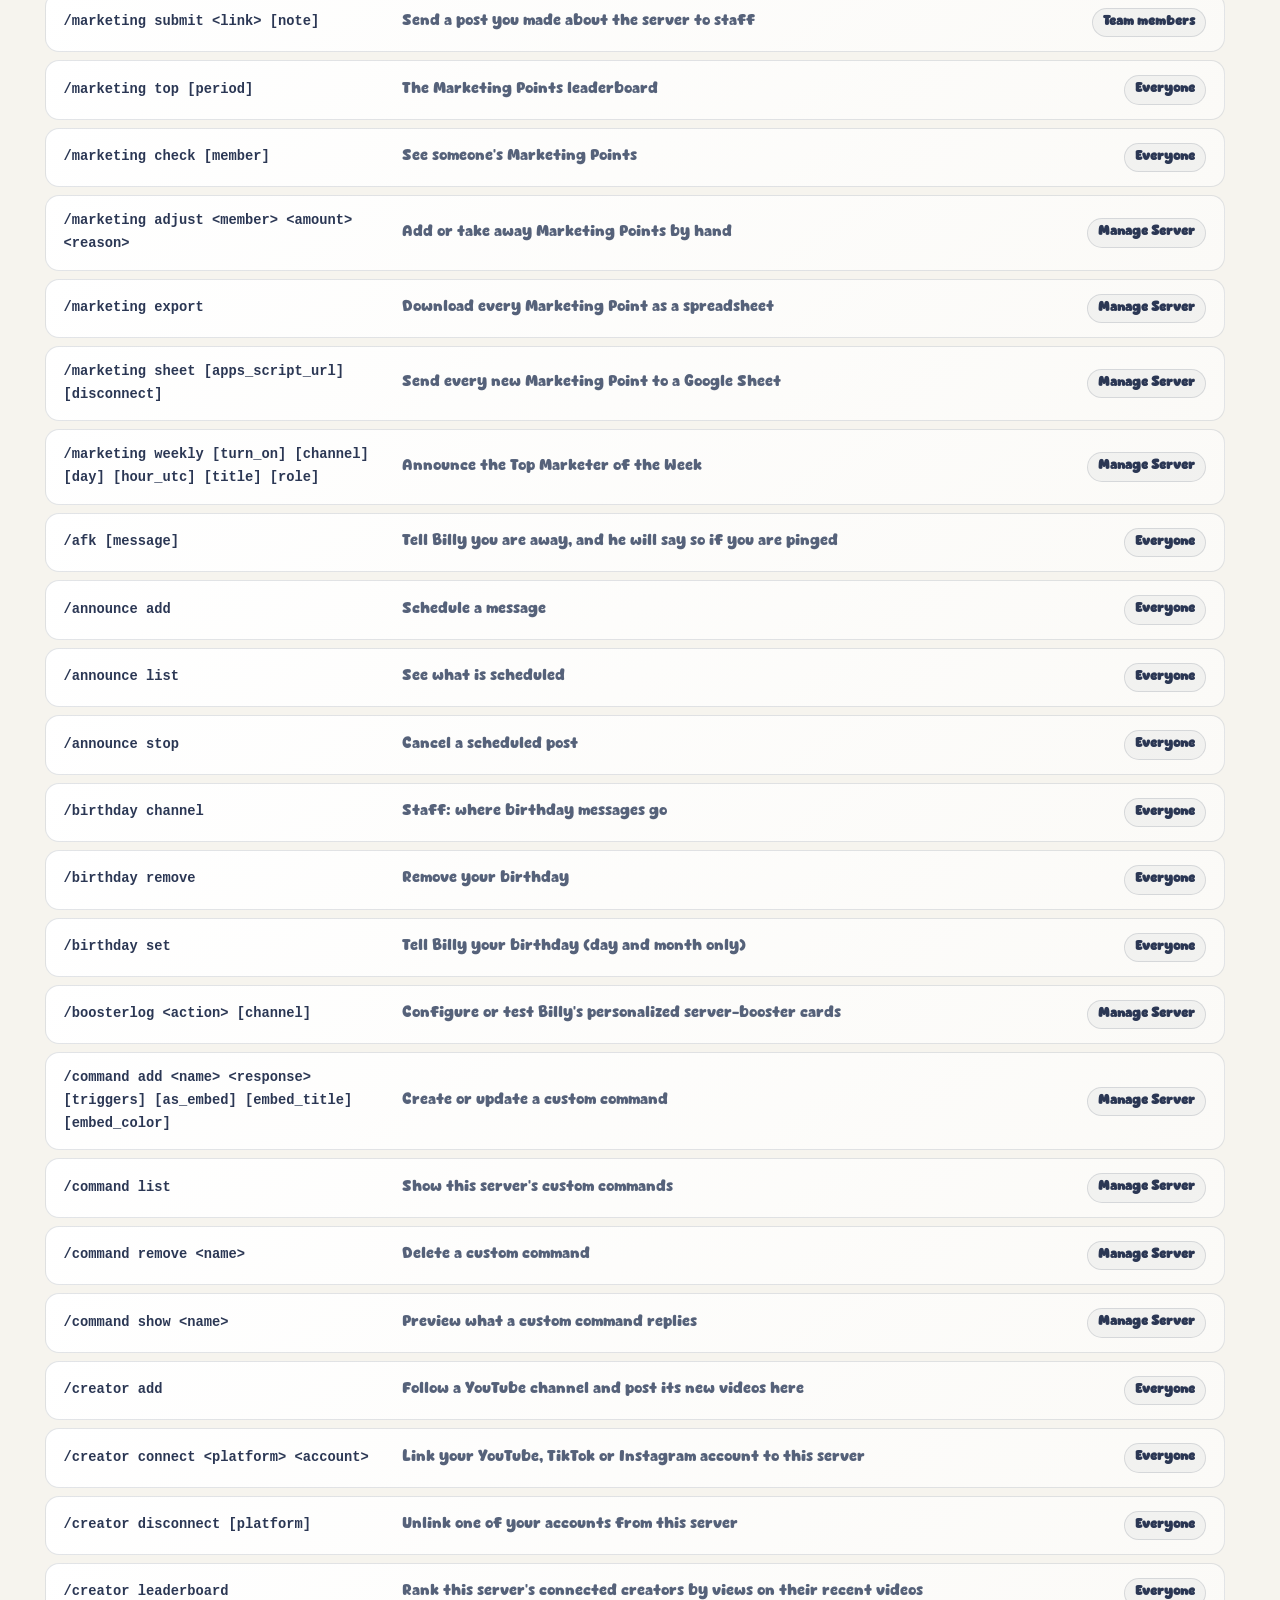
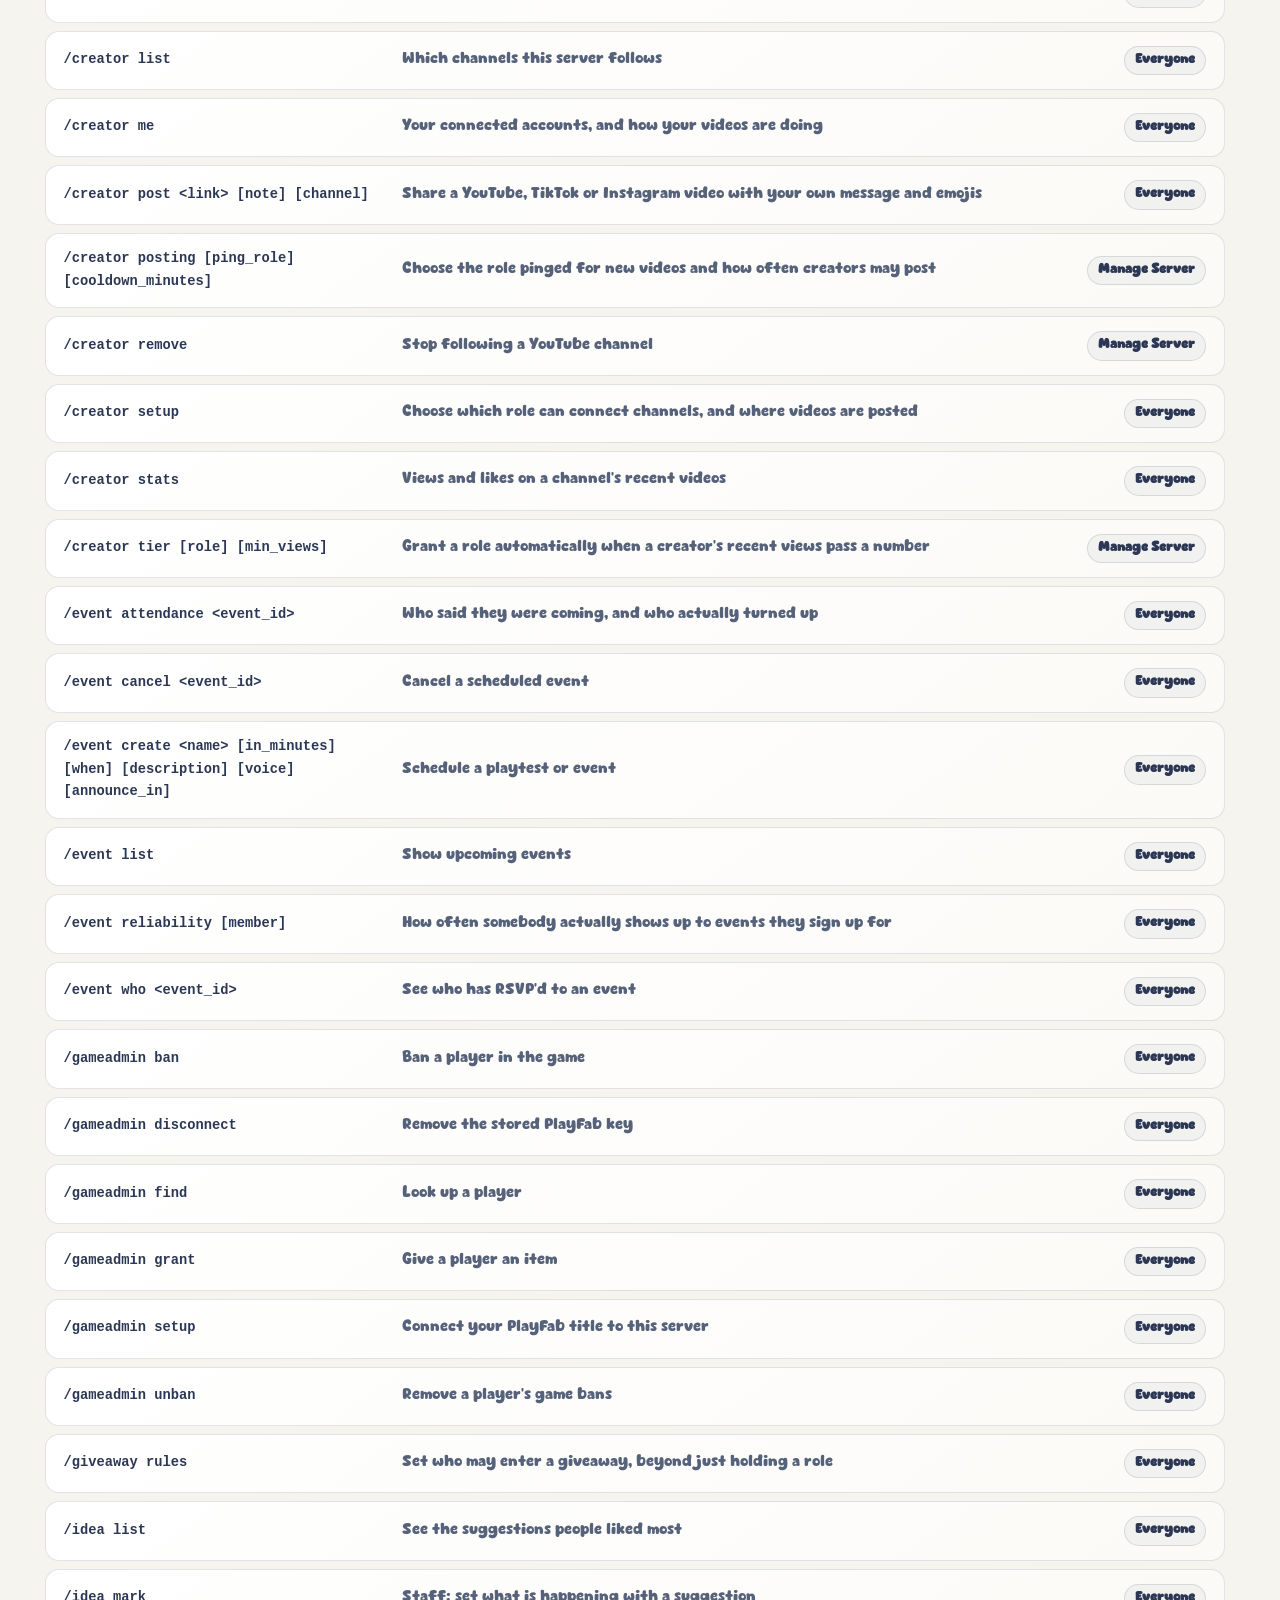
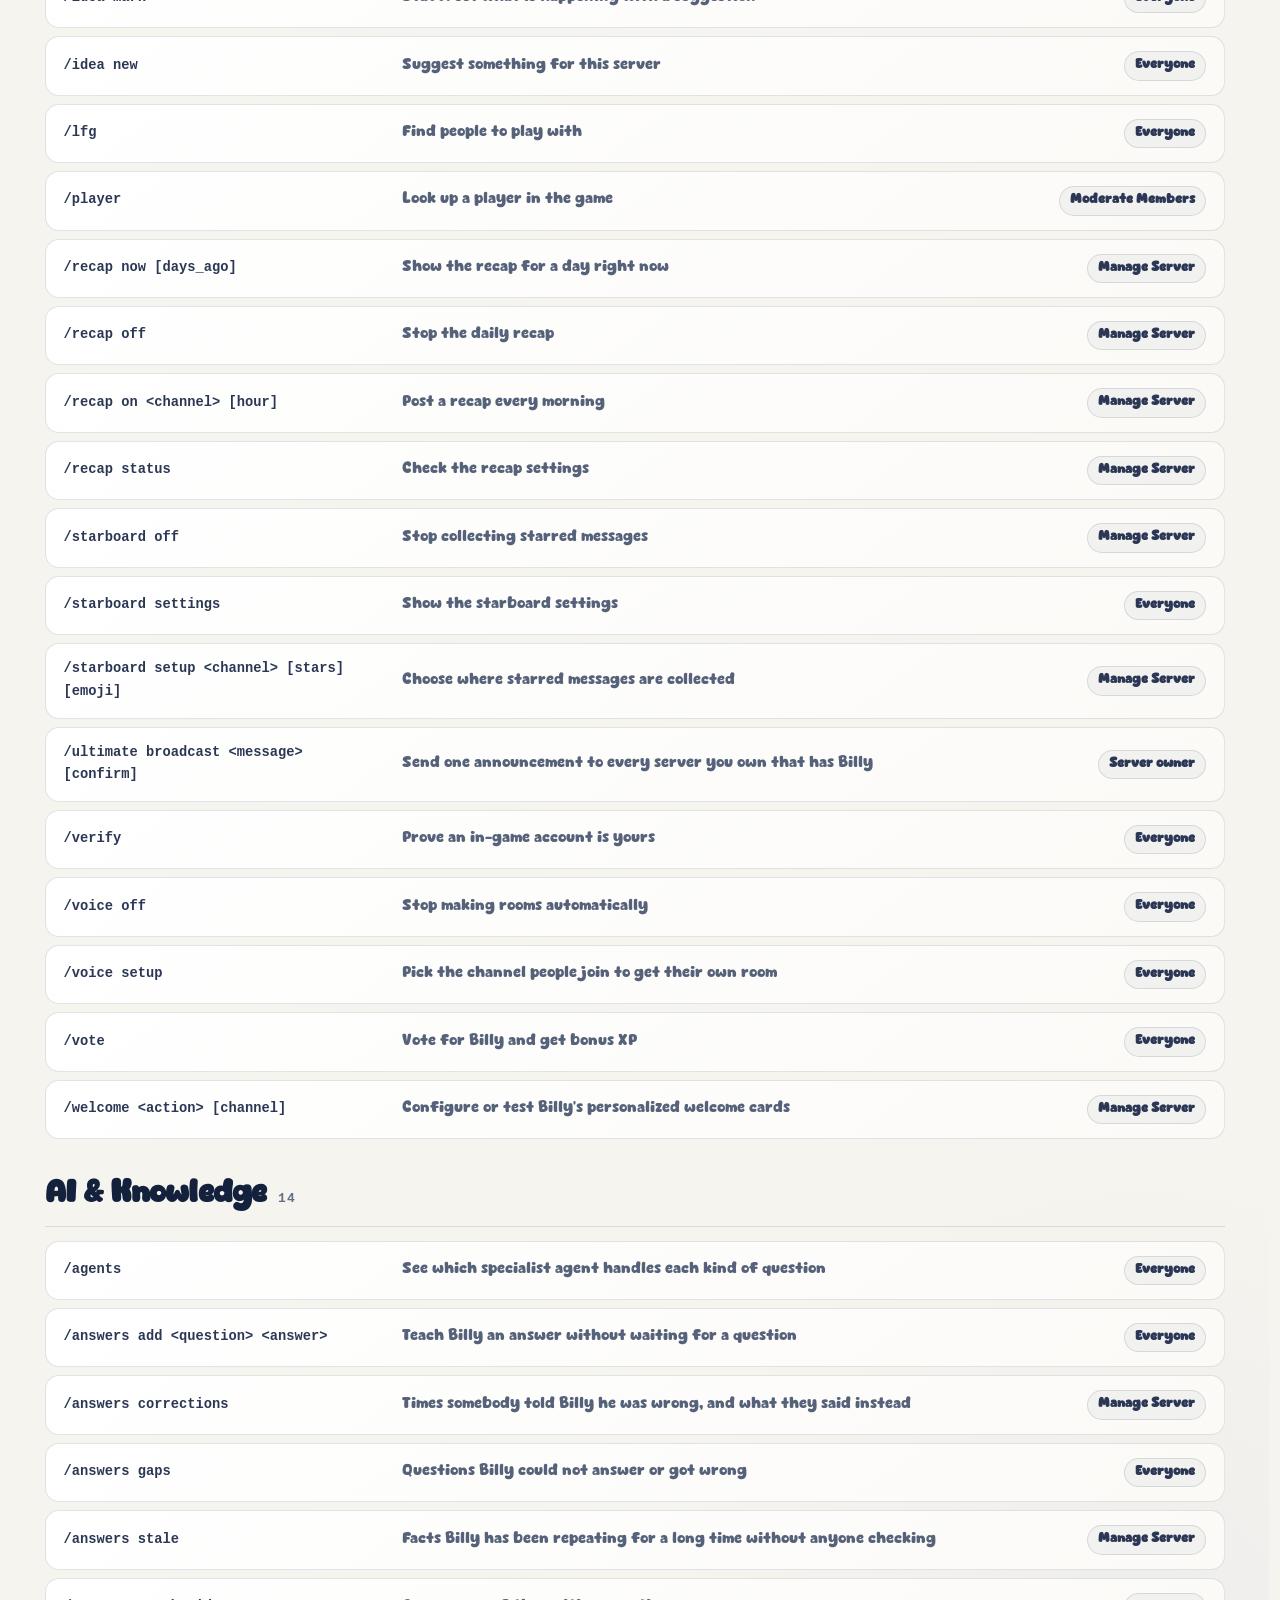
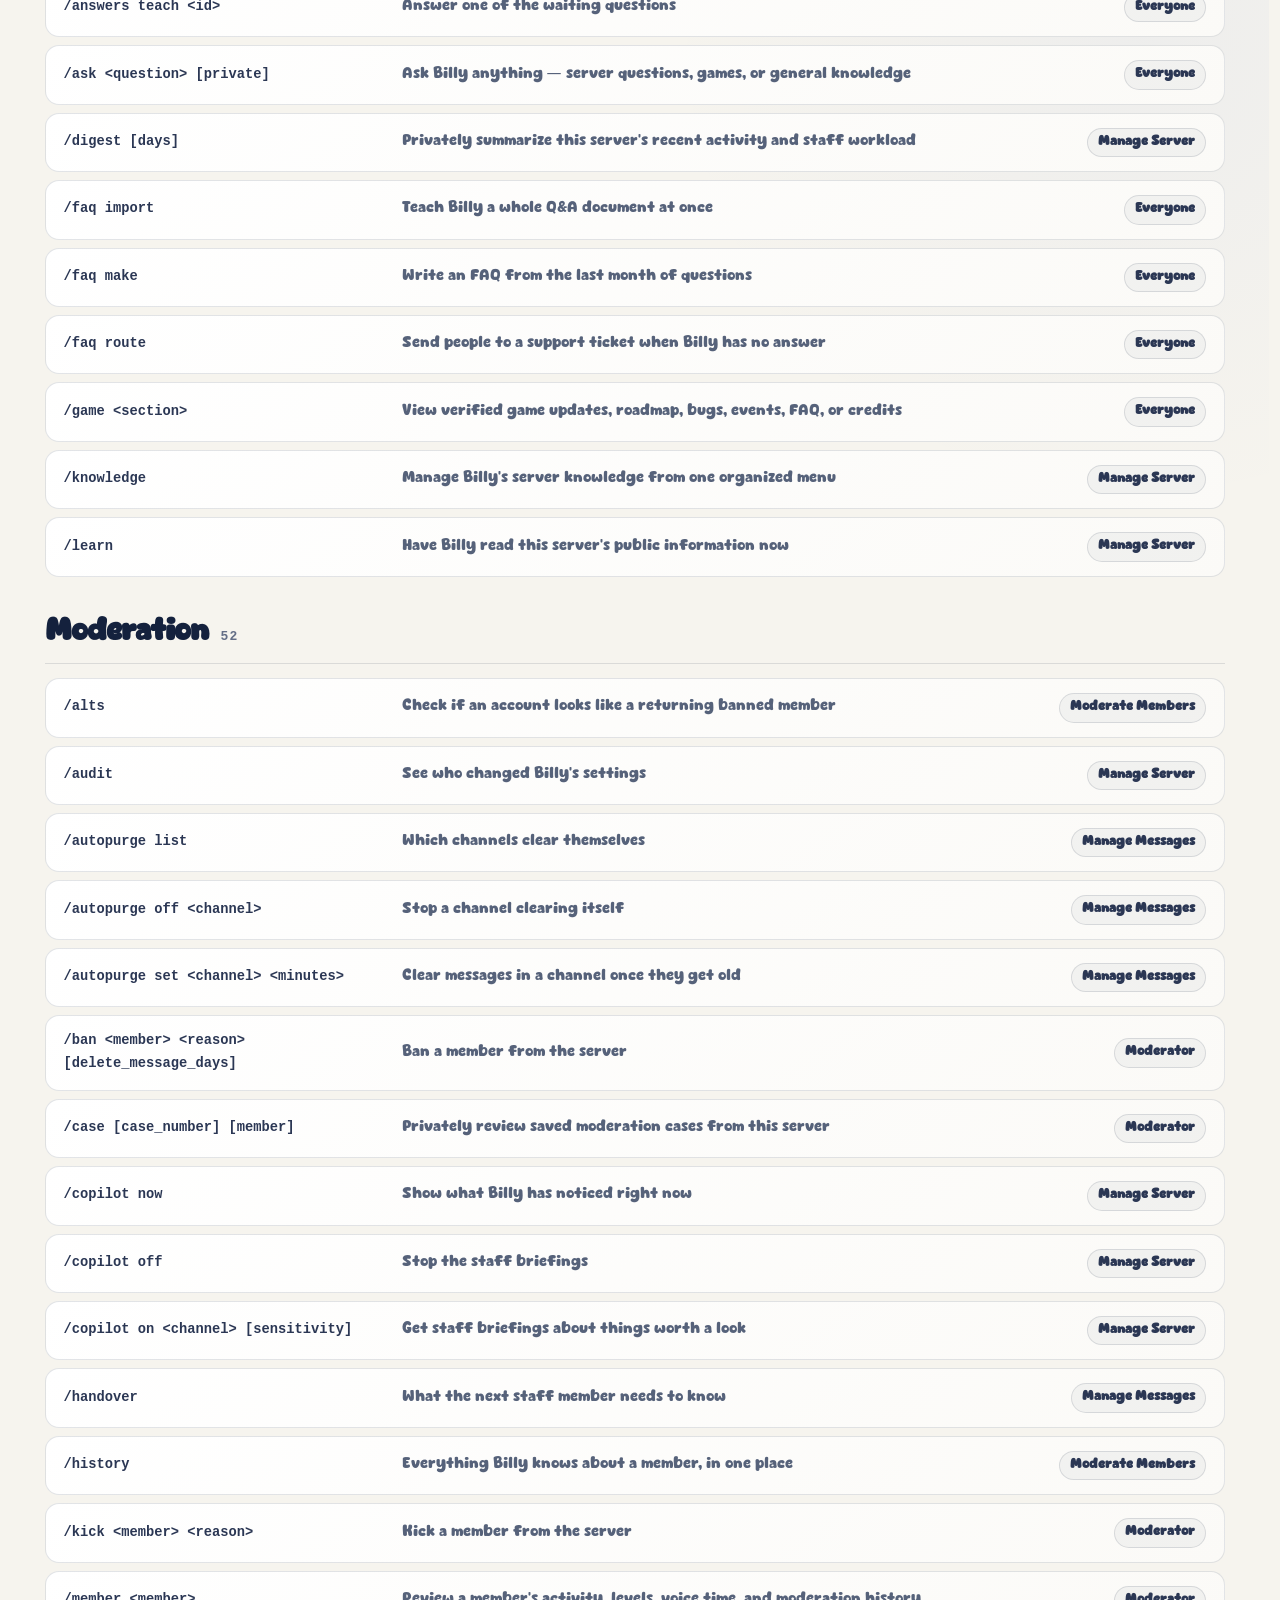
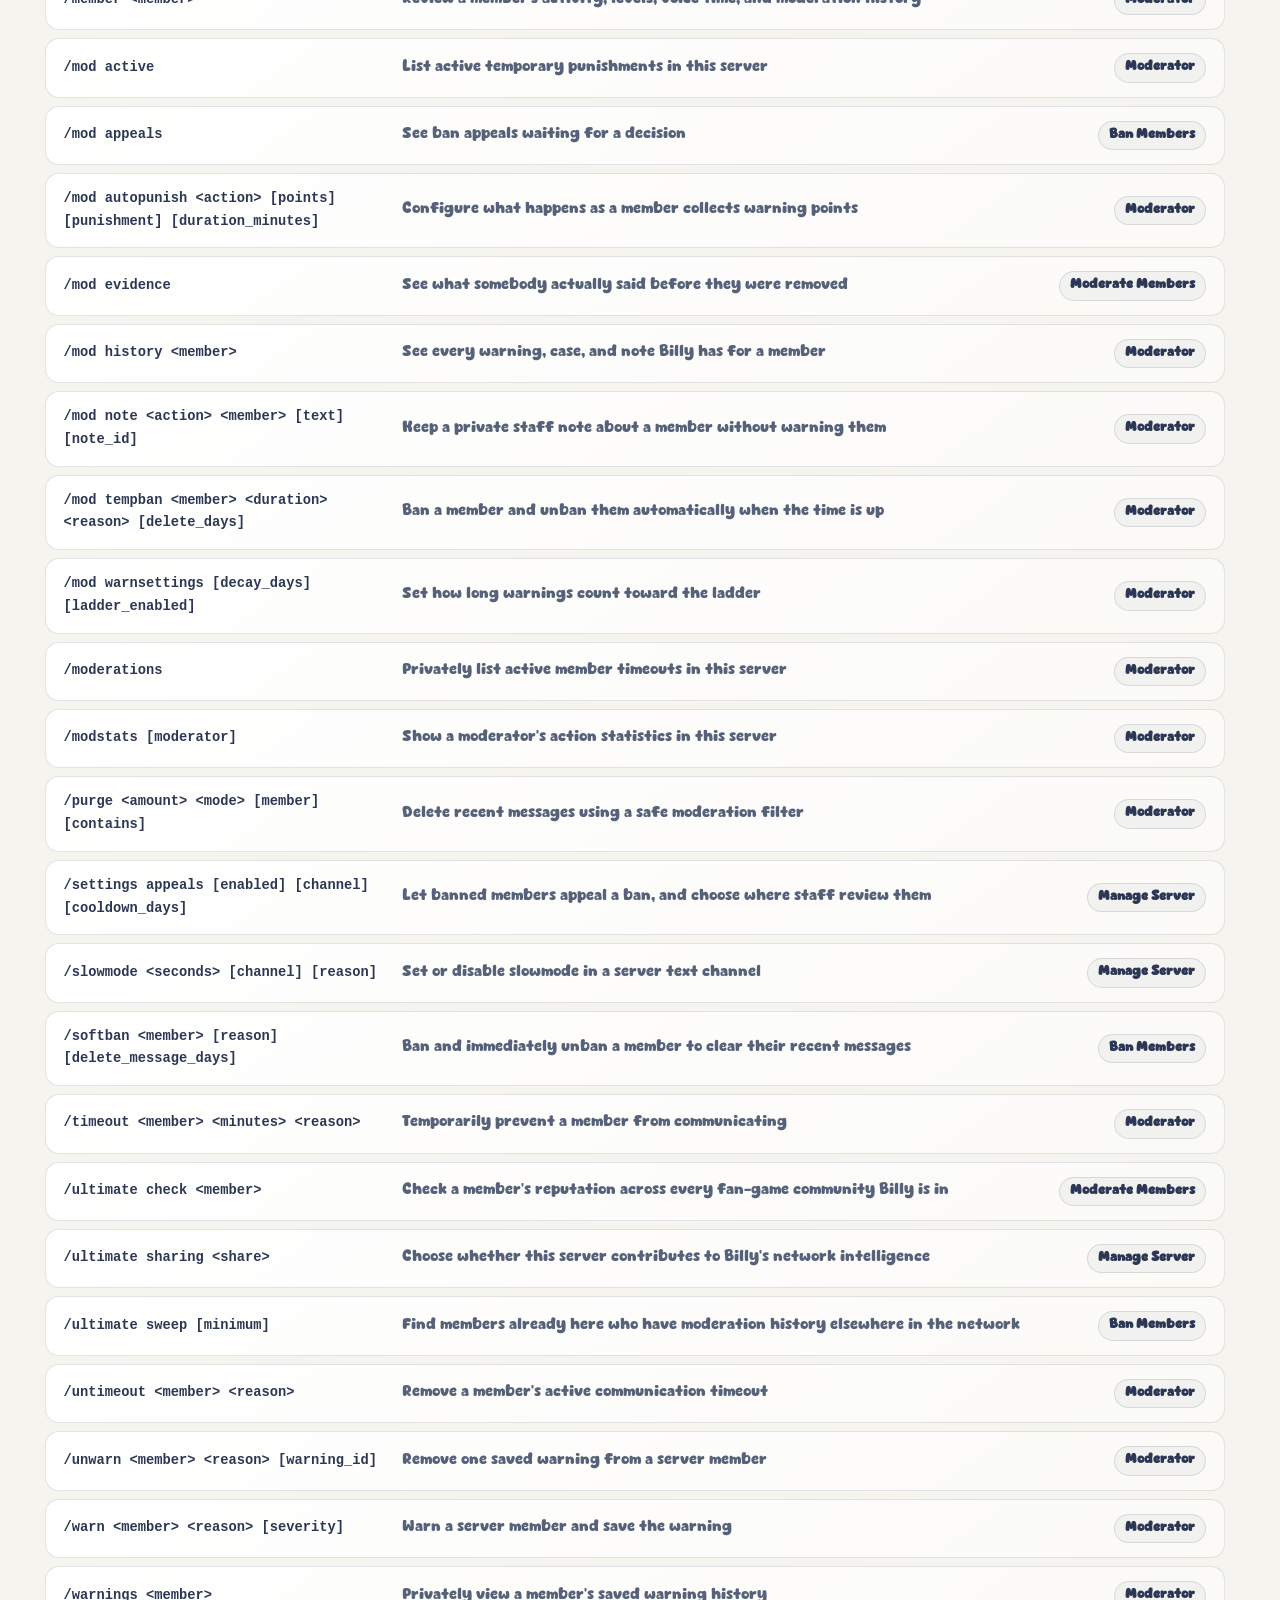
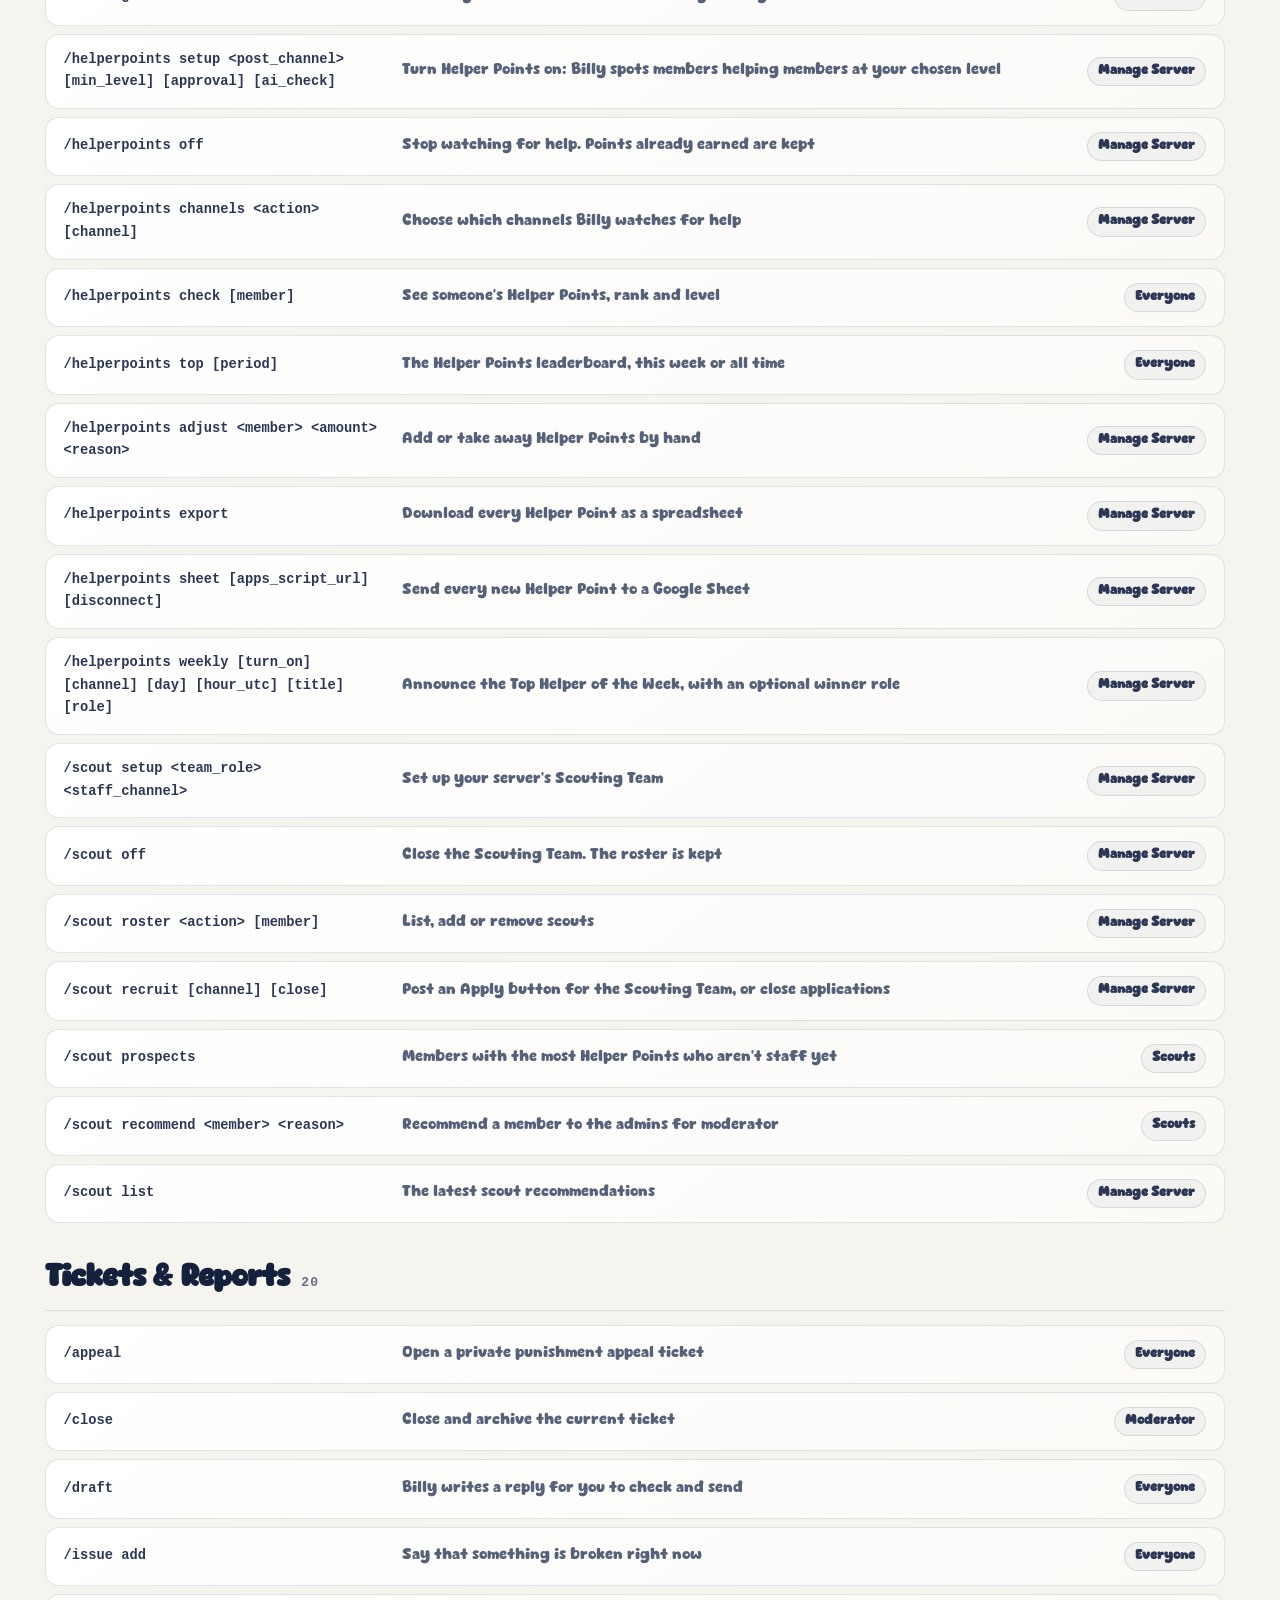
==== commit 10dd8805: "Billy Platform: a Developers page New /developers/ page: how to get a key, the six /api/v1 endpoints" ====
--- a/commands/index.html
+++ b/commands/index.html
@@ -36,7 +36,7 @@
 <main class="container">
   <section class="page-top">
     <h1>Commands</h1>
-    <p class="lede">Every command Billy has (324 in total), what it does, and who is allowed to use it.</p>
+    <p class="lede">Every command Billy has (326 in total), what it does, and who is allowed to use it.</p>
     <p class="note how-to"><b>Can't find a command in Discord?</b> Typing <code>/</code> shows 28 entries instead of all of them.
       Twelve are commands you type directly, like <code>/warn</code>, <code>/ban</code>, <code>/softban</code>, <code>/kick</code>, <code>/timeout</code>, <code>/purge</code>, <code>/ask</code>.
       The other sixteen are menus that hold everything else: <code>/moderation</code> <code>/automod</code> <code>/ai</code> <code>/tickets</code> <code>/events</code> <code>/giveaways</code> <code>/levels</code> <code>/leaderboards</code> <code>/community</code> <code>/form</code> <code>/rolemenu</code> <code>/setup</code> <code>/games</code> <code>/creator</code> <code>/subscriptions</code> <code>/official</code>.
@@ -46,7 +46,7 @@
   <div class="cmd-tools">
     <div class="cmd-search">
       <input id="cmdSearch" type="search" placeholder="Search, e.g. warn, level, ticket" aria-label="Search commands" autocomplete="off">
-      <span class="tag" id="cmdCount">324</span>
+      <span class="tag" id="cmdCount">326</span>
     </div>
     <nav class="cmd-jump" aria-label="Jump to a category">
       <a href="#getting-started">Getting Started</a>
@@ -65,7 +65,7 @@
 
   <div id="cmdResults">
     <section class="cmd-group" id="getting-started" data-name="Getting Started">
-      <h2>Getting Started <small>75</small></h2>
+      <h2>Getting Started <small>77</small></h2>
       <ul class="cmd-list">
         <li><code>(right-click) Ask Billy about this</code><span>Right-click a message or person, then Apps.</span><b class="tag">Everyone</b></li>
         <li><code>(right-click) Report this to staff</code><span>Right-click a message or person, then Apps.</span><b class="tag">Everyone</b></li>
@@ -108,6 +108,7 @@
         <li><code>/say</code><span>Owner-only: make Billy send a message in a server channel</span><b class="tag">Administrator</b></li>
         <li><code>/serverhelp</code><span>Show Billy&#x27;s useful member commands and this server&#x27;s help channels</span><b class="tag">Everyone</b></li>
         <li><code>/settings aichannel</code><span>Set the private AI testing channel for official Billy Beta Testers</span><b class="tag">Everyone</b></li>
+        <li><code>/settings api [action] [allow_posting]</code><span>A key so your own code can read this server&#x27;s Billy data</span><b class="tag">Administrator</b></li>
         <li><code>/settings answerin</code><span>Let Billy answer support questions here without being named</span><b class="tag">Everyone</b></li>
         <li><code>/settings betachannel</code><span>Set the official channel that receives Billy beta feedback</span><b class="tag">Everyone</b></li>
         <li><code>/settings channel</code><span>Set or remove one of Billy&#x27;s channels</span><b class="tag">Everyone</b></li>
@@ -128,6 +129,7 @@
         <li><code>/settings staffroles</code><span>Set Billy&#x27;s moderator and beta tester access roles</span><b class="tag">Everyone</b></li>
         <li><code>/settings timezone</code><span>Set this server&#x27;s local midnight for daily message streaks</span><b class="tag">Everyone</b></li>
         <li><code>/settings websearch [turn_on]</code><span>Let Billy look things up on the public web for general questions</span><b class="tag">Manage Server</b></li>
+        <li><code>/settings webhook [action] [url] [events]</code><span>Have Billy POST to your own URL when things happen here</span><b class="tag">Administrator</b></li>
         <li><code>/settings weekly</code><span>Announce weekly winners for messages, voice time and invites</span><b class="tag">Everyone</b></li>
         <li><code>/settings weeklypreview</code><span>See who would win this week, without posting it</span><b class="tag">Manage Server</b></li>
         <li><code>/setup</code><span>Configure Billy for this server</span><b class="tag">Administrator</b></li>
@@ -465,6 +467,7 @@
       <a href="/premium/">Premium</a>
       <a href="/programs/">Programs</a>
       <a href="/network/">Network</a>
+      <a href="/developers/">Developers</a>
       <a href="/status/">Status</a>
       <a href="/dashboard/">Dashboard</a>
       <a href="https://discord.gg/uXHNJz6fDh">Discord server</a>
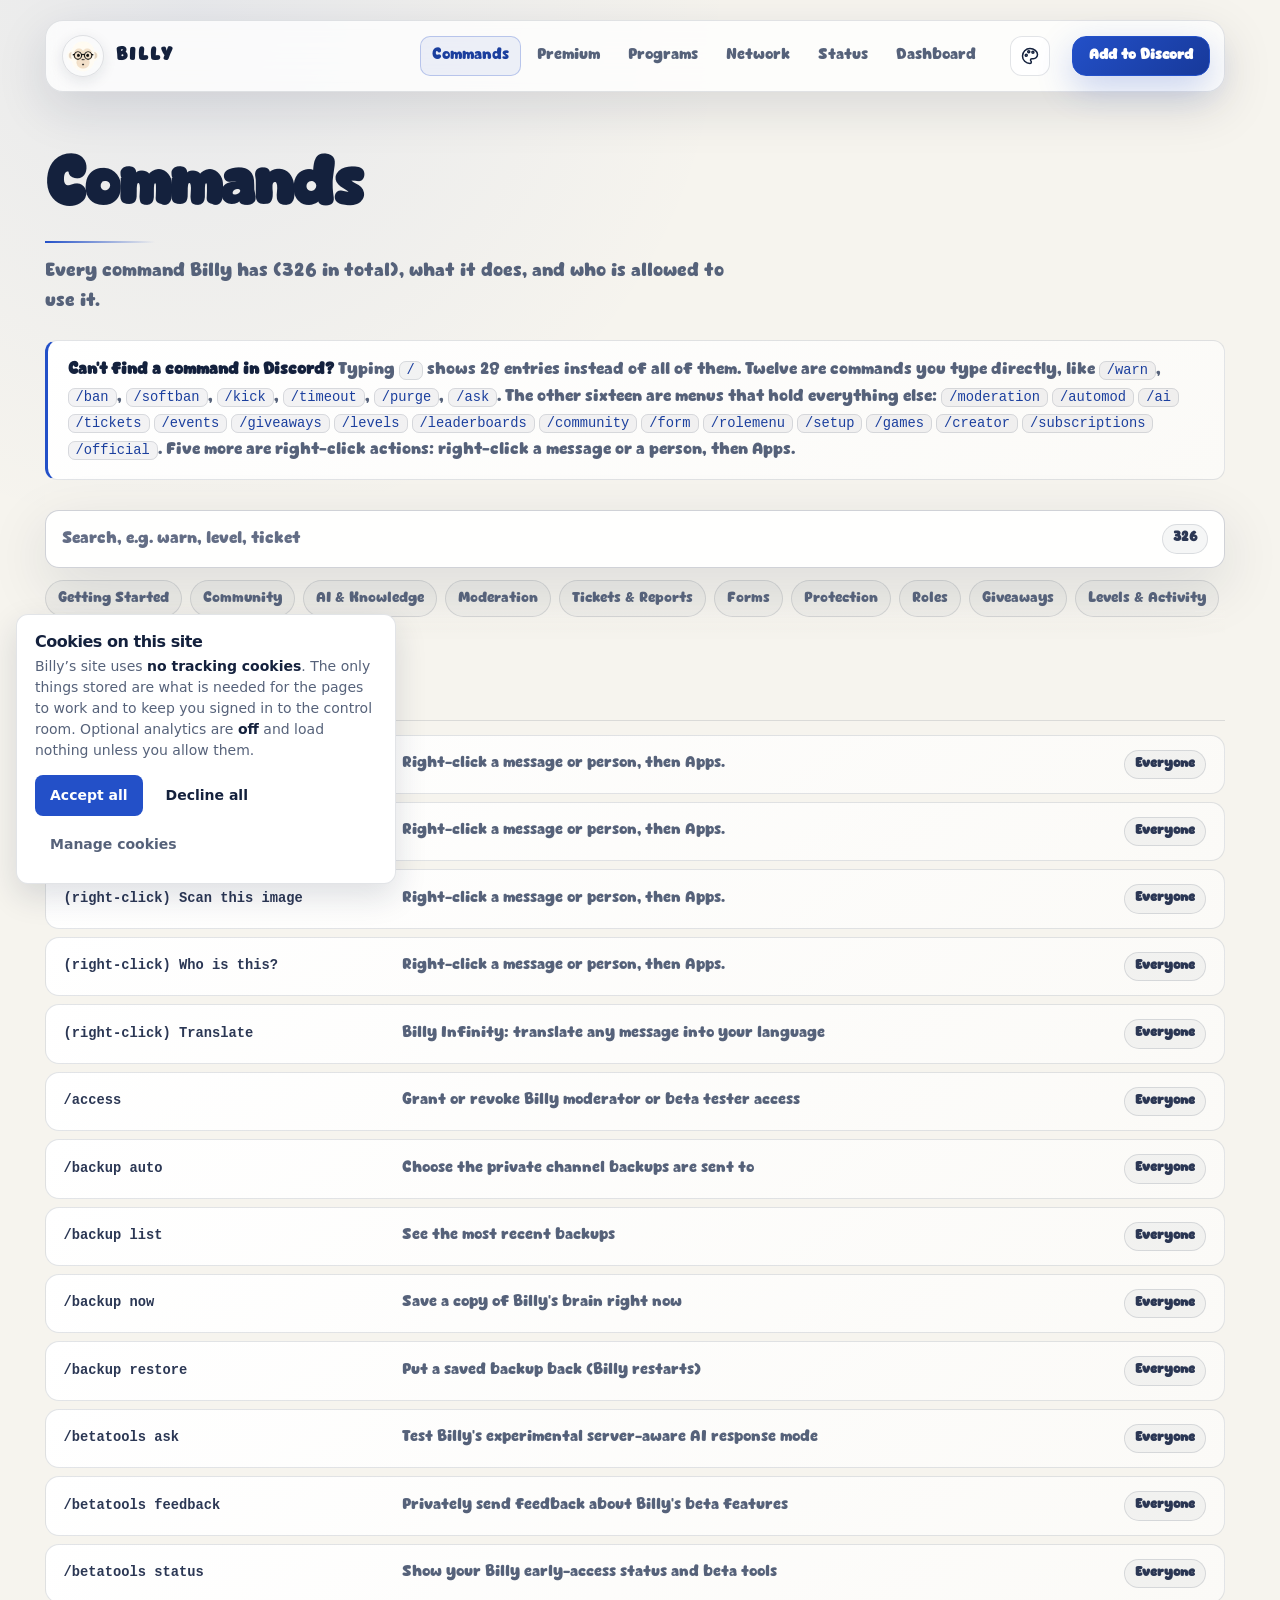
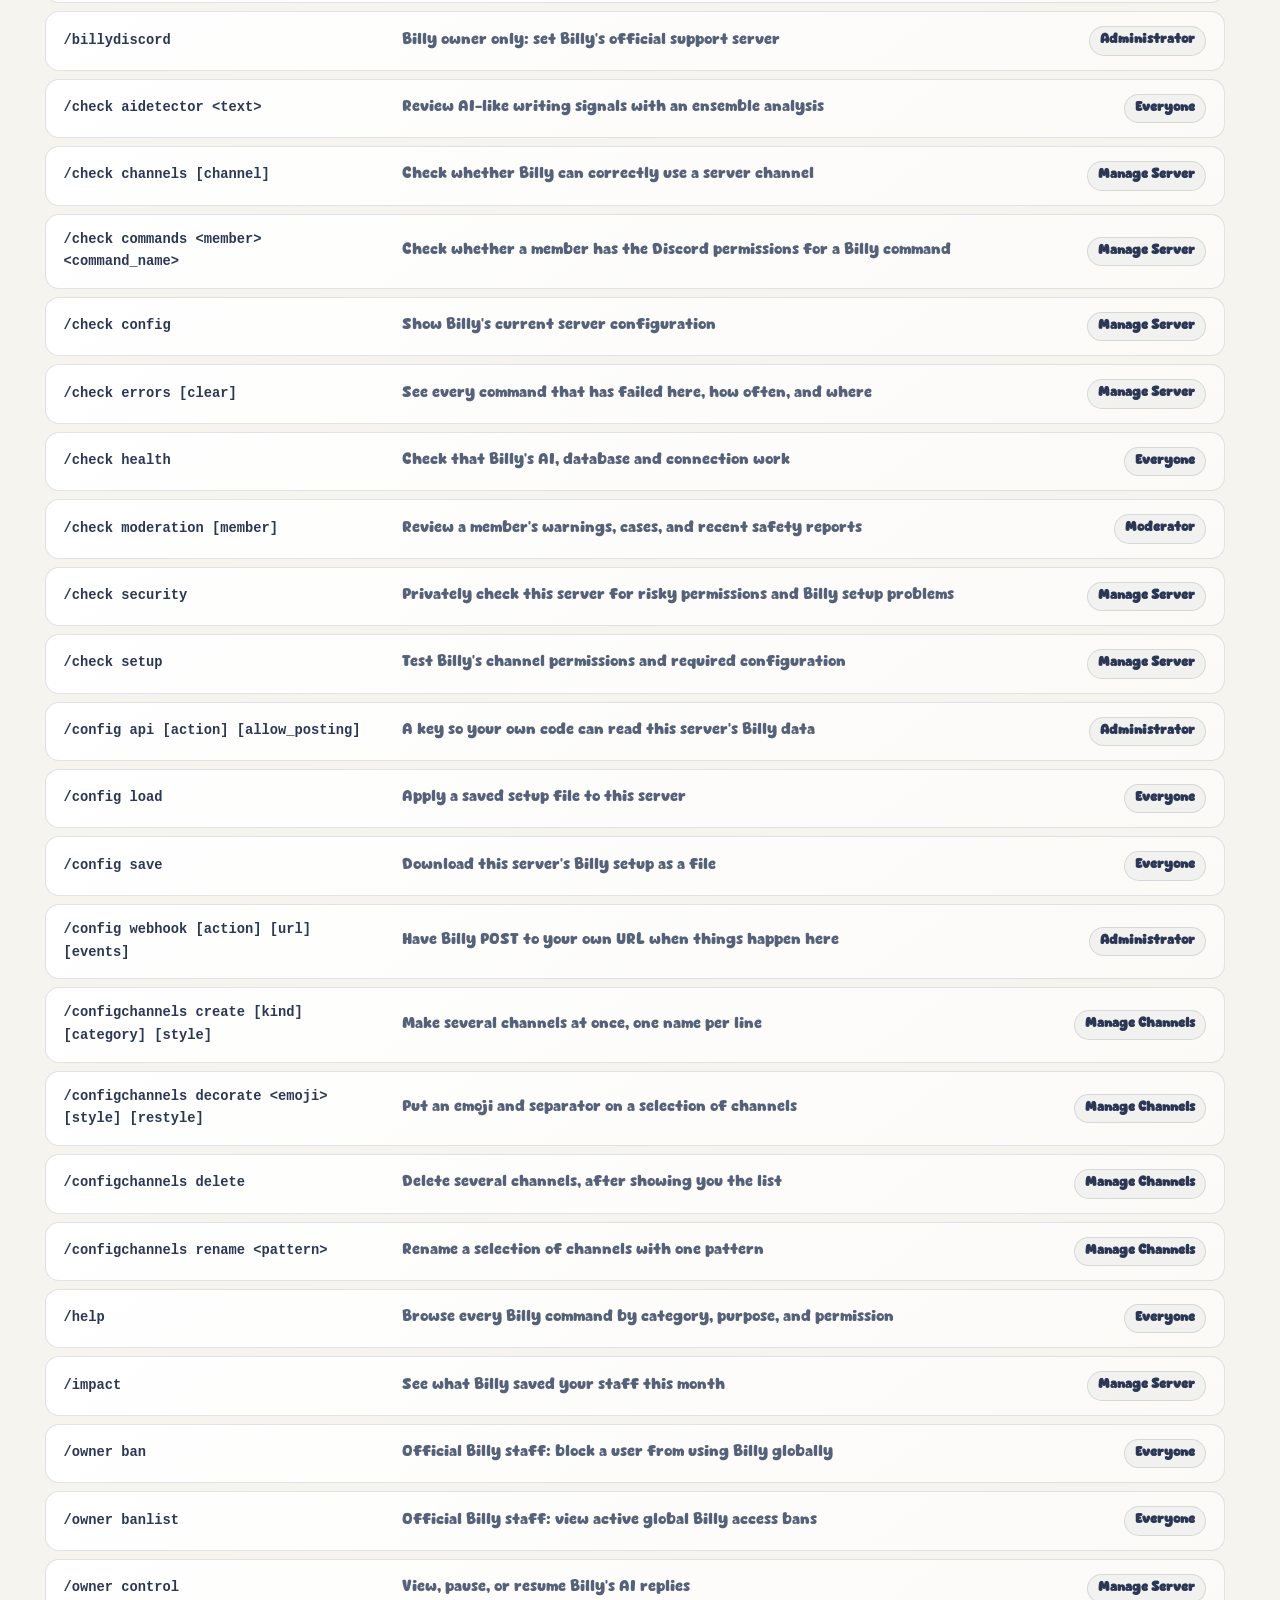
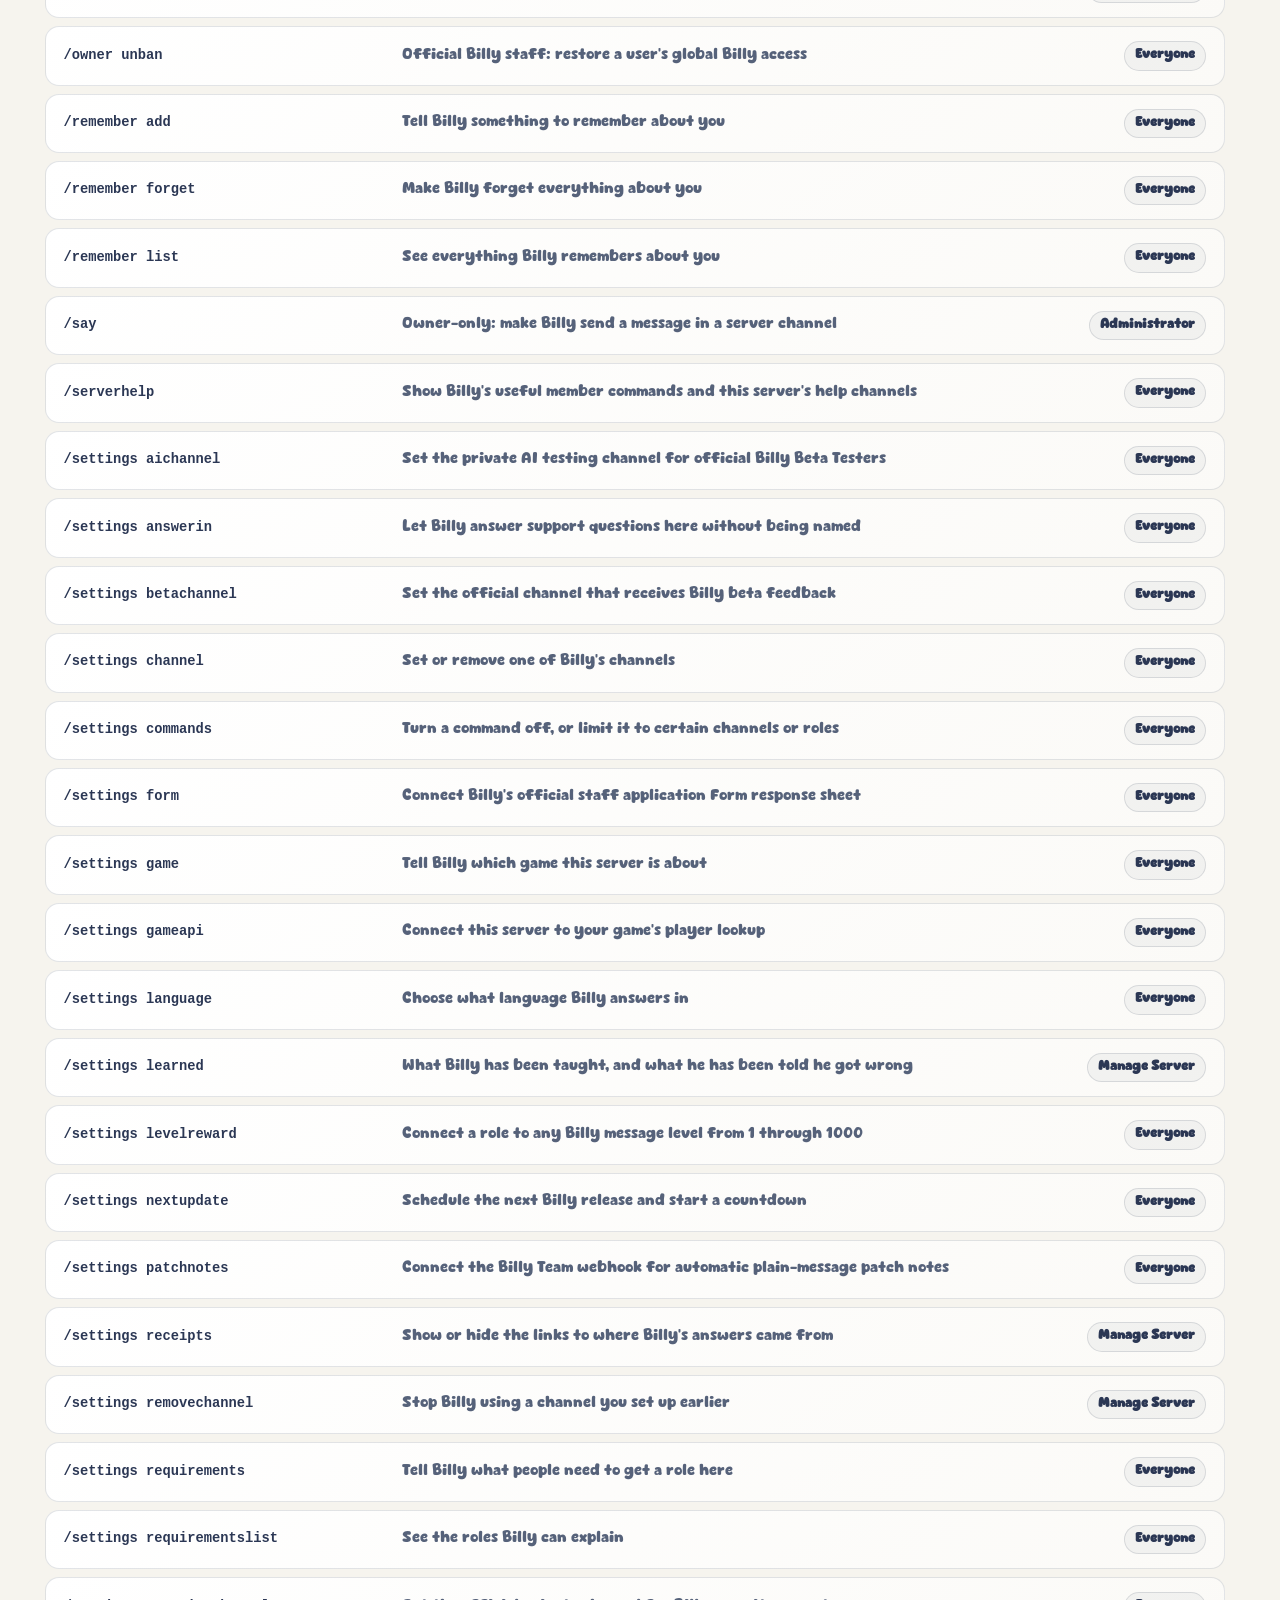
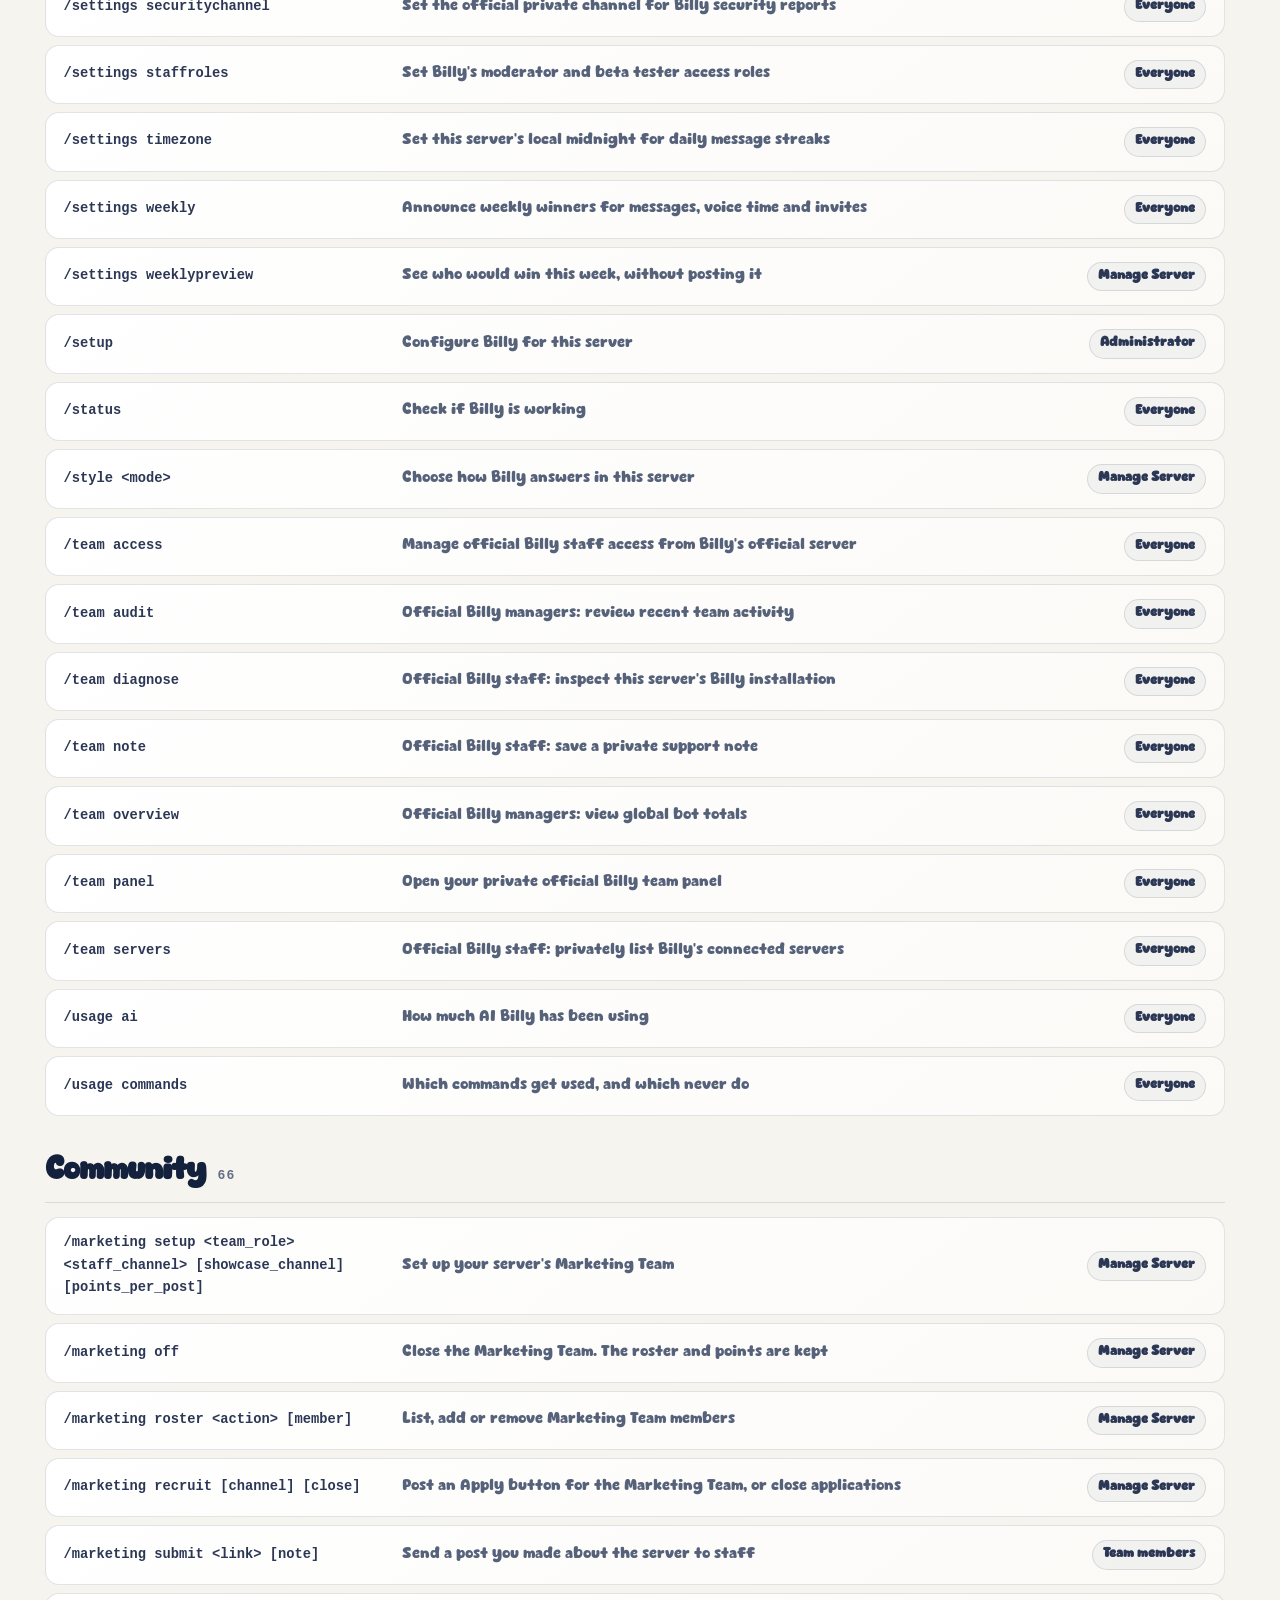
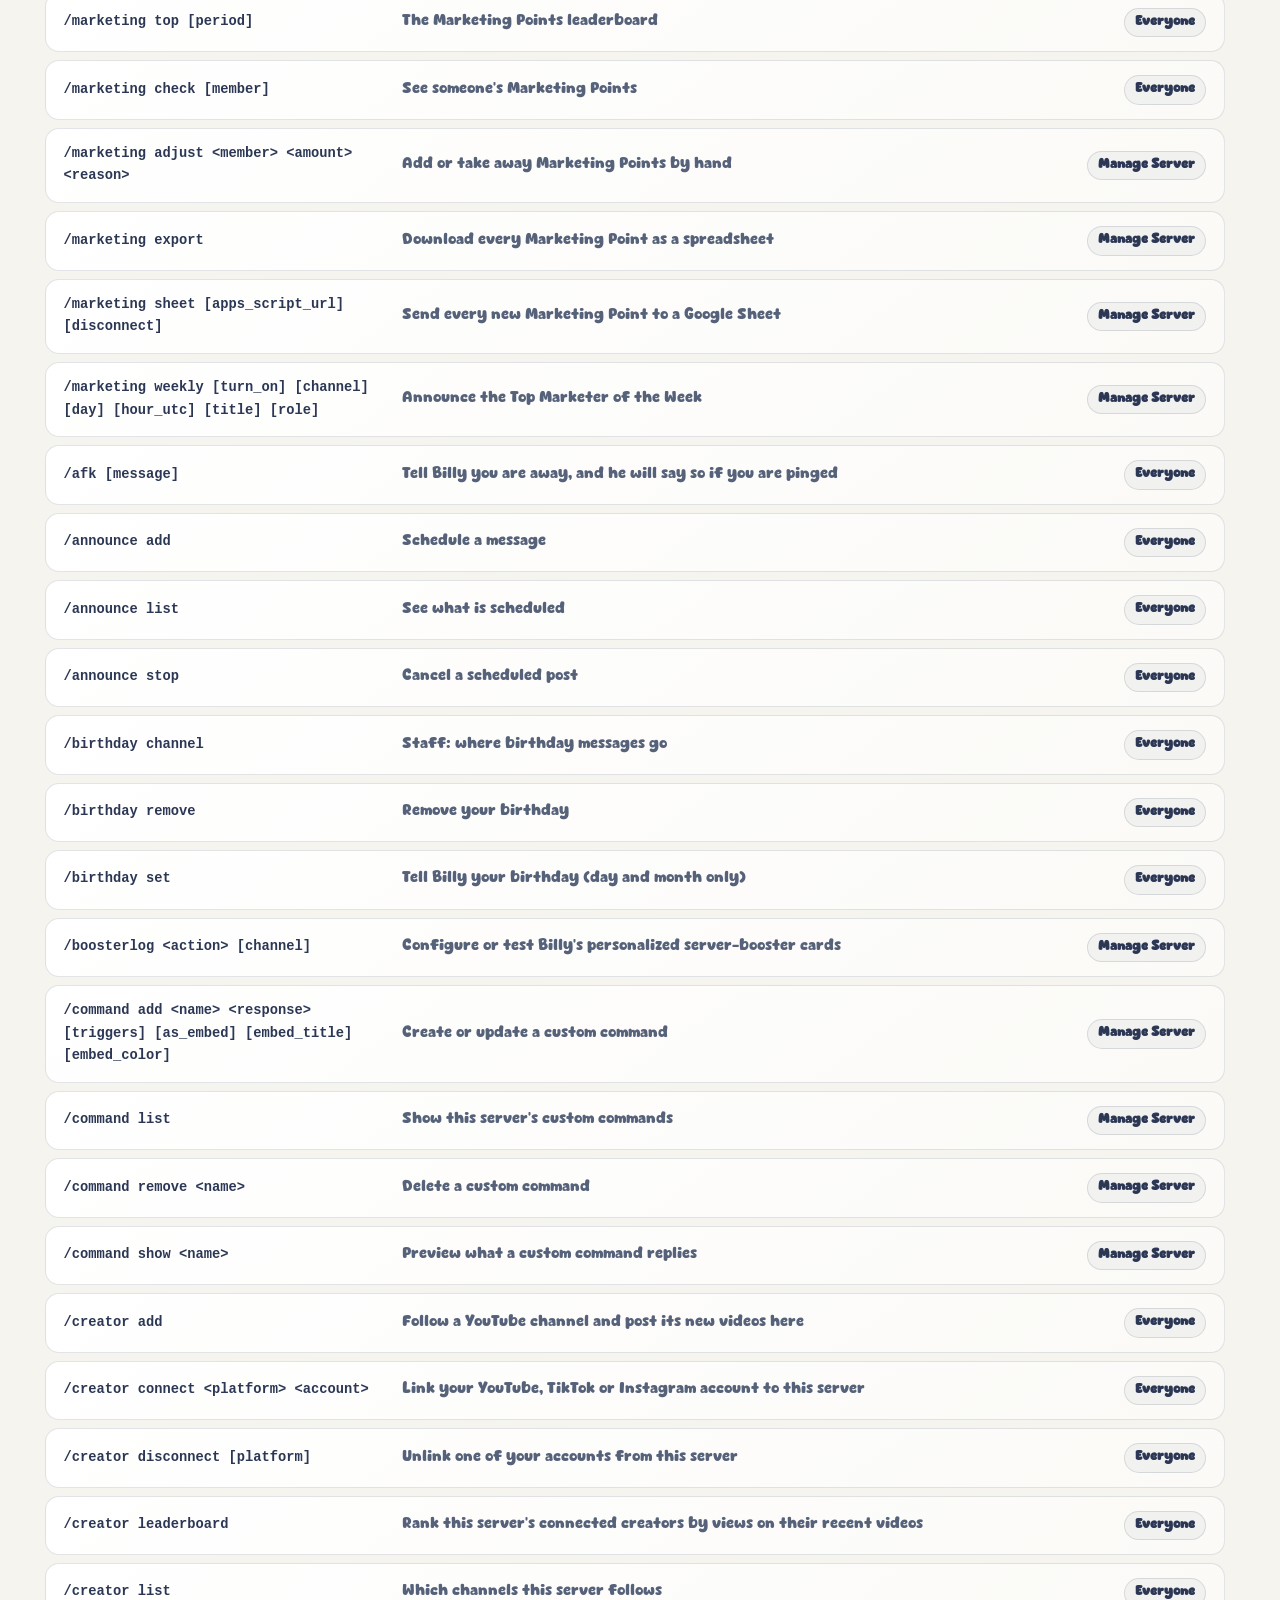
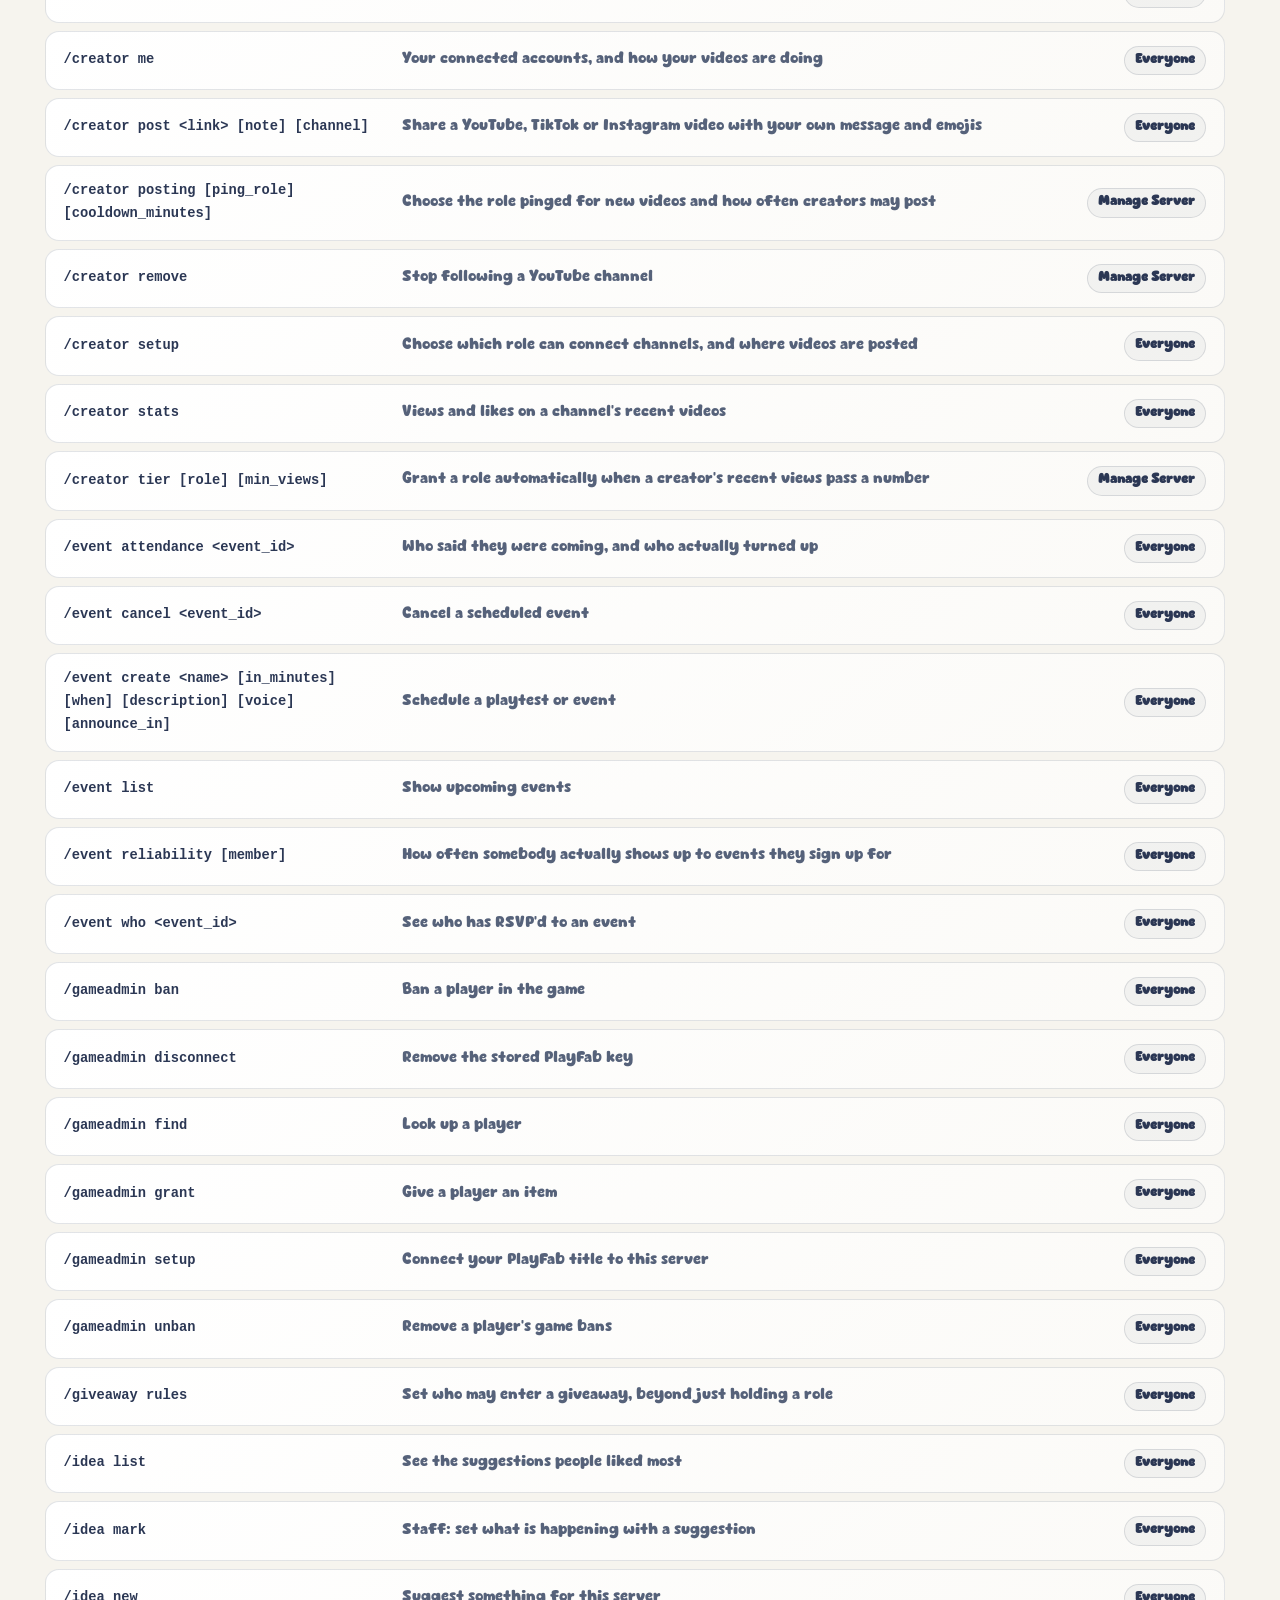
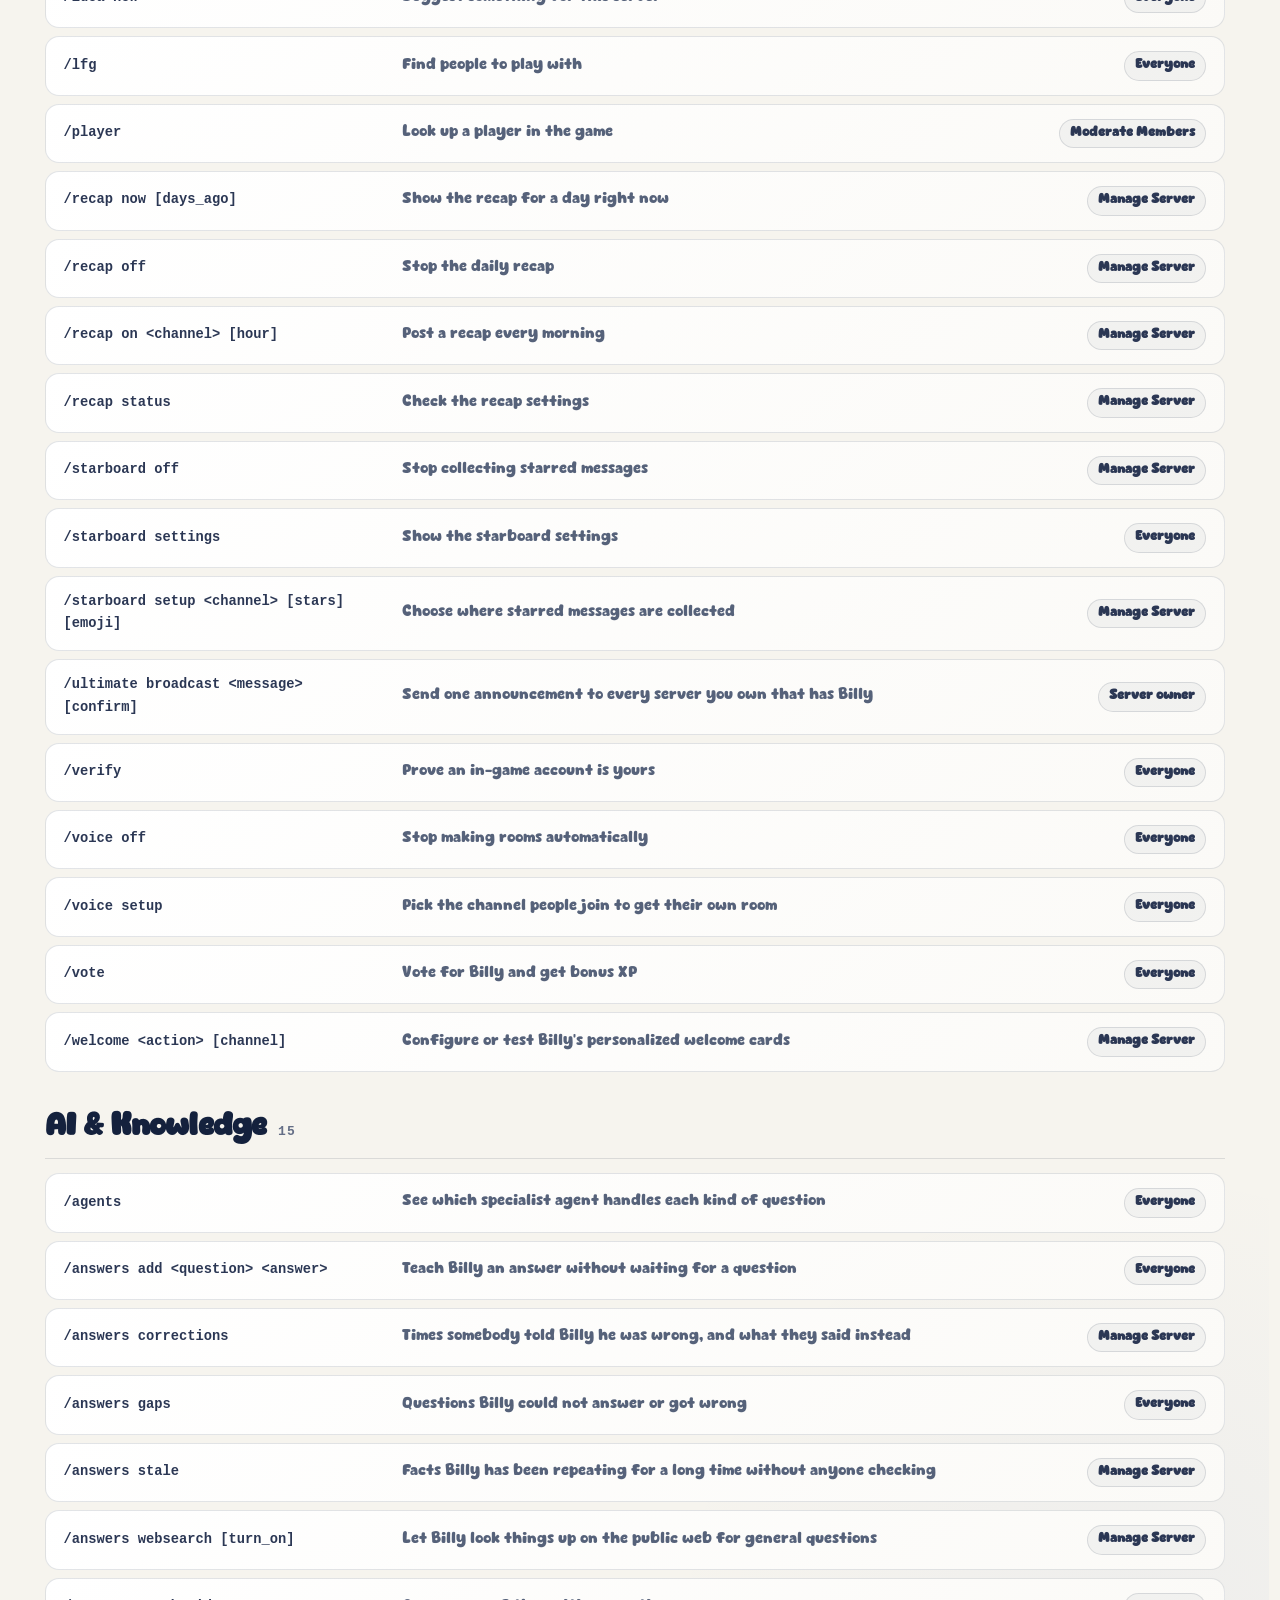
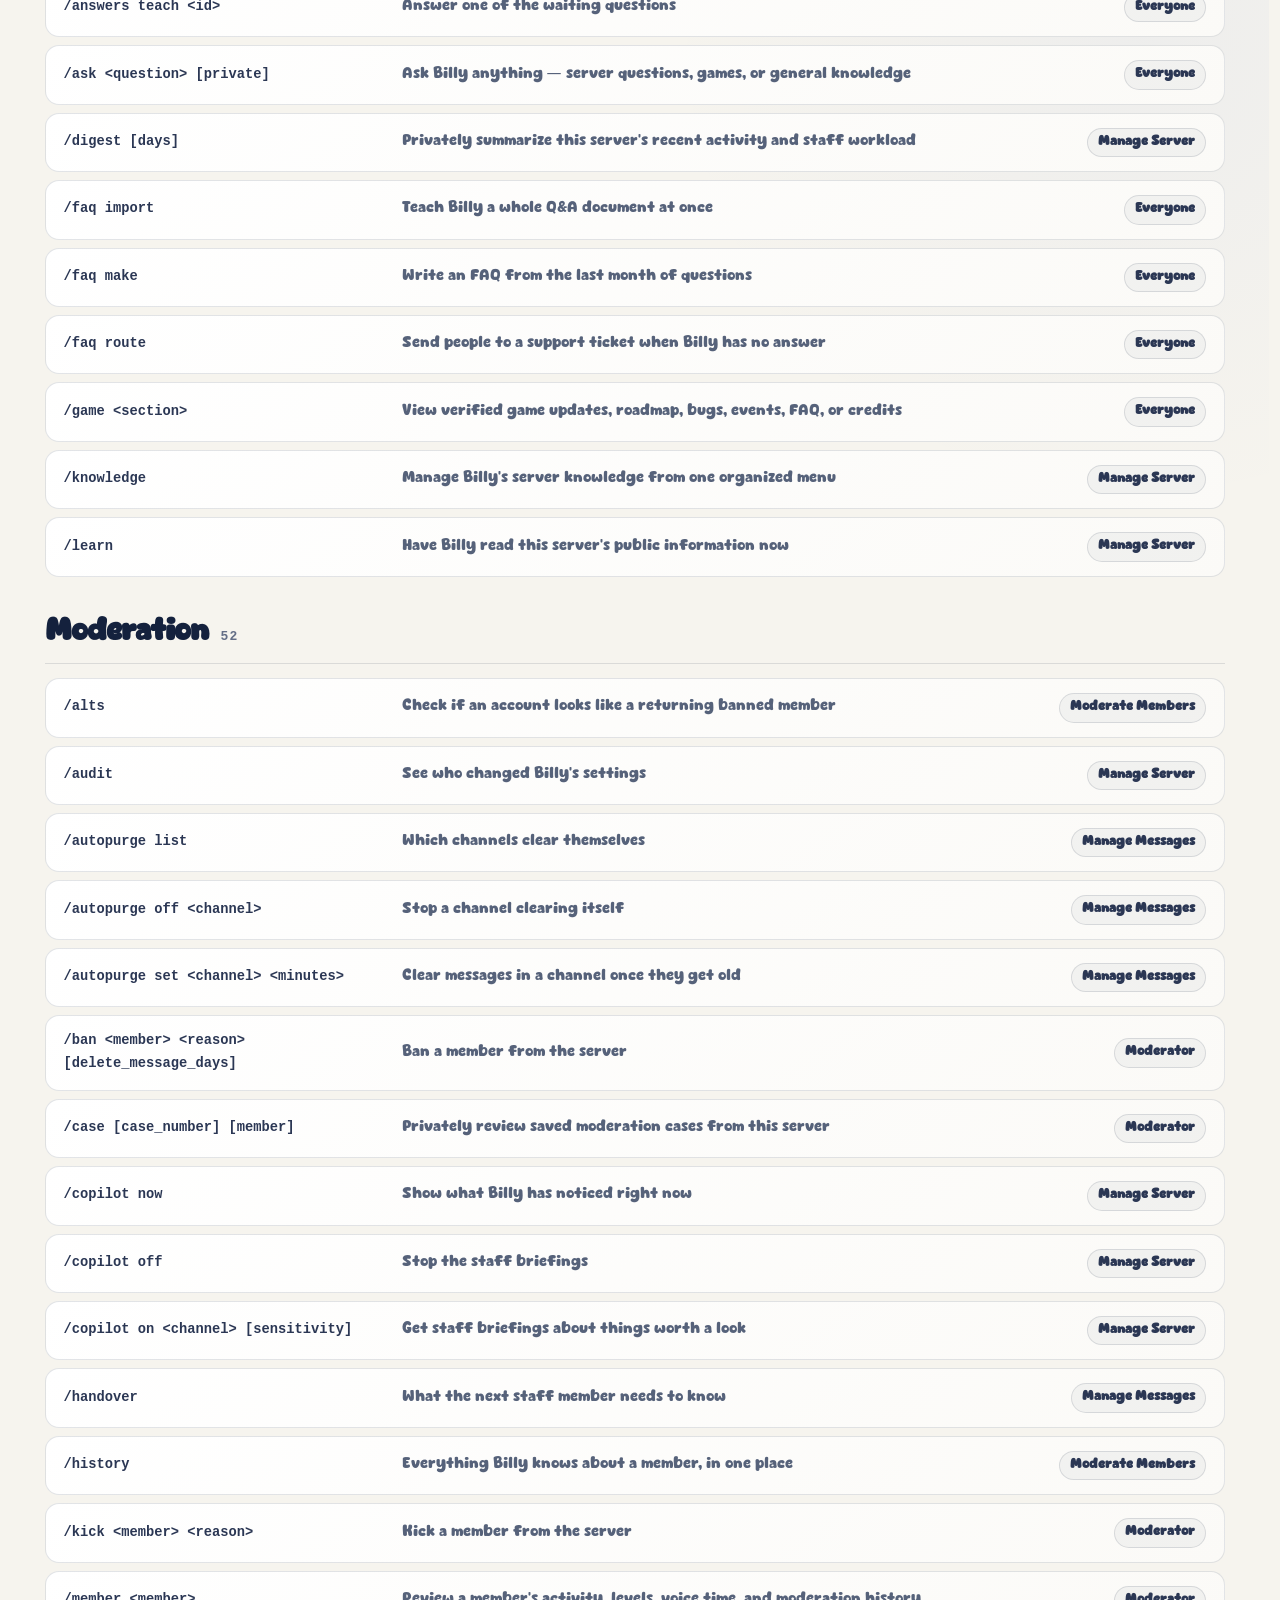
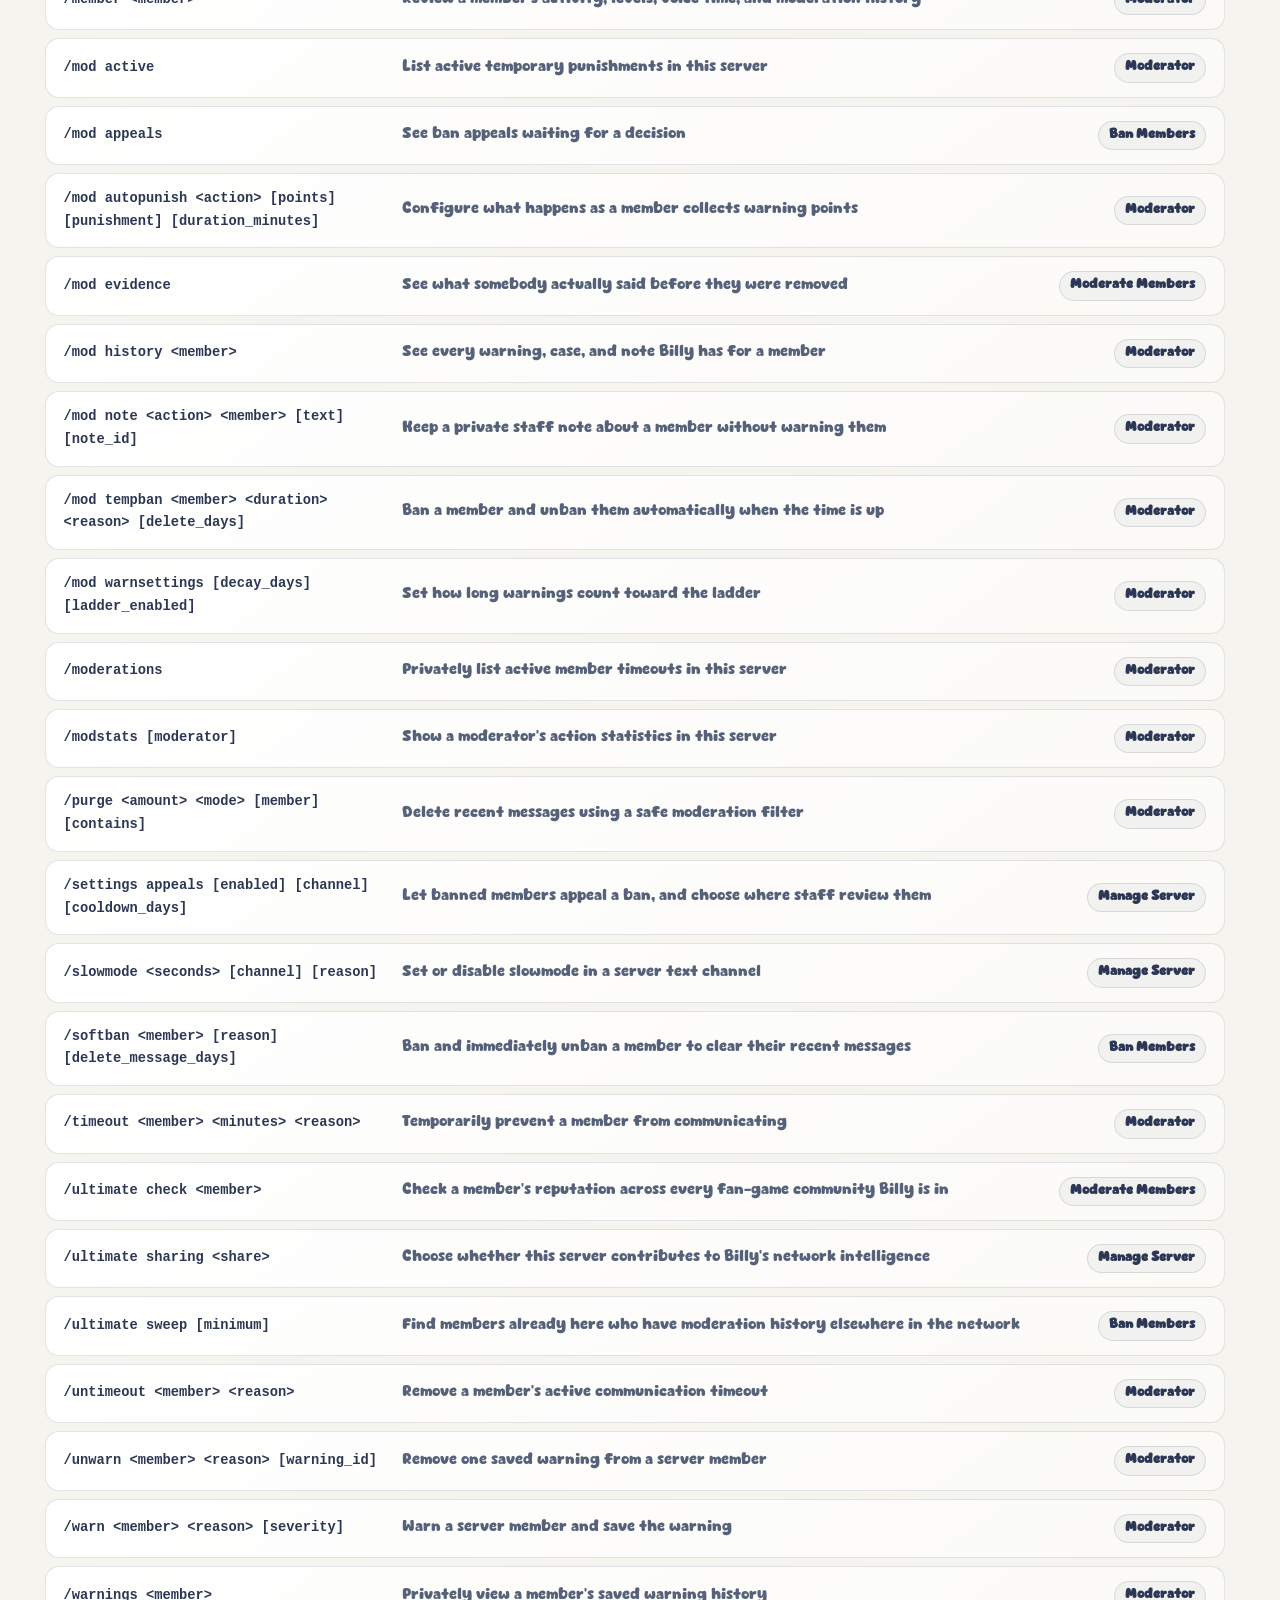
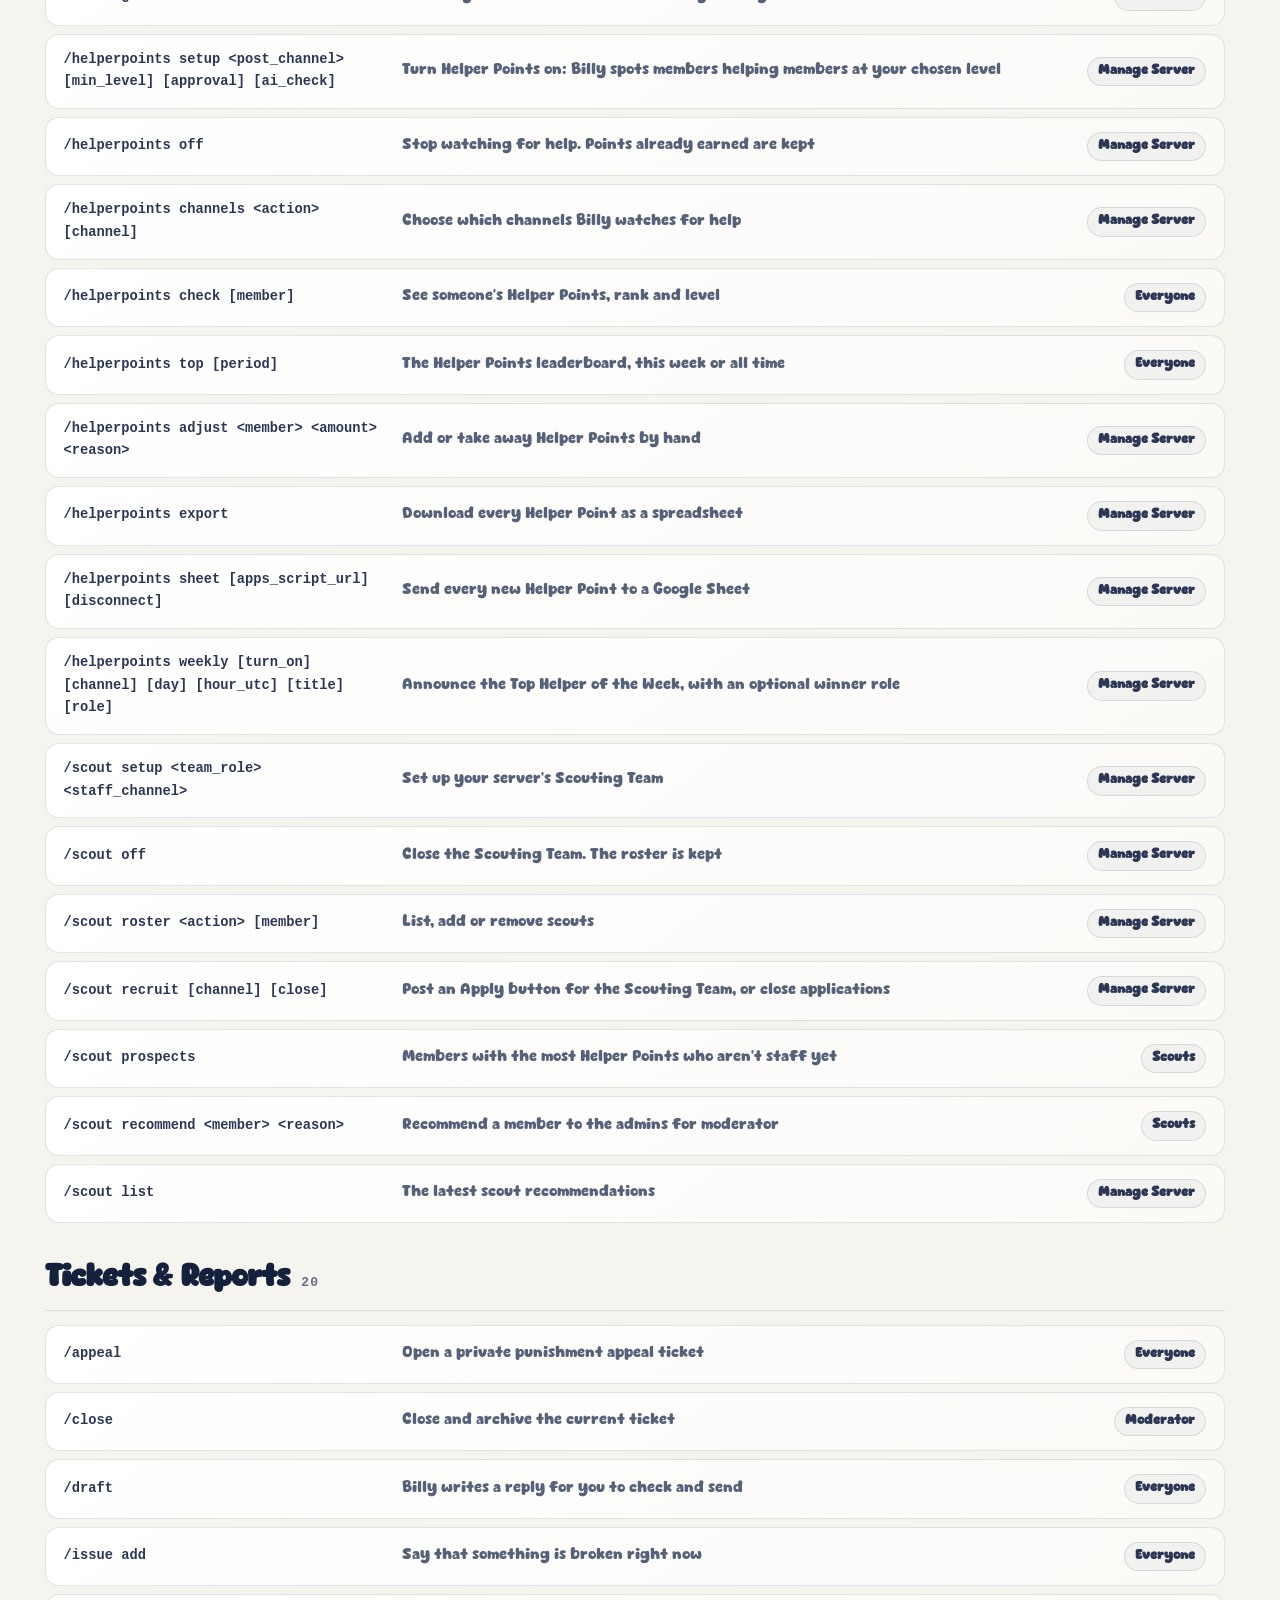
==== commit 88340ff3: "Three commands moved: /answers websearch, /config api, /config webhook Discord allows a command grou" ====
--- a/commands/index.html
+++ b/commands/index.html
@@ -65,7 +65,7 @@
 
   <div id="cmdResults">
     <section class="cmd-group" id="getting-started" data-name="Getting Started">
-      <h2>Getting Started <small>77</small></h2>
+      <h2>Getting Started <small>76</small></h2>
       <ul class="cmd-list">
         <li><code>(right-click) Ask Billy about this</code><span>Right-click a message or person, then Apps.</span><b class="tag">Everyone</b></li>
         <li><code>(right-click) Report this to staff</code><span>Right-click a message or person, then Apps.</span><b class="tag">Everyone</b></li>
@@ -90,8 +90,10 @@
         <li><code>/check moderation [member]</code><span>Review a member&#x27;s warnings, cases, and recent safety reports</span><b class="tag">Moderator</b></li>
         <li><code>/check security</code><span>Privately check this server for risky permissions and Billy setup problems</span><b class="tag">Manage Server</b></li>
         <li><code>/check setup</code><span>Test Billy&#x27;s channel permissions and required configuration</span><b class="tag">Manage Server</b></li>
+        <li><code>/config api [action] [allow_posting]</code><span>A key so your own code can read this server&#x27;s Billy data</span><b class="tag">Administrator</b></li>
         <li><code>/config load</code><span>Apply a saved setup file to this server</span><b class="tag">Everyone</b></li>
         <li><code>/config save</code><span>Download this server&#x27;s Billy setup as a file</span><b class="tag">Everyone</b></li>
+        <li><code>/config webhook [action] [url] [events]</code><span>Have Billy POST to your own URL when things happen here</span><b class="tag">Administrator</b></li>
         <li><code>/configchannels create [kind] [category] [style]</code><span>Make several channels at once, one name per line</span><b class="tag">Manage Channels</b></li>
         <li><code>/configchannels decorate &lt;emoji&gt; [style] [restyle]</code><span>Put an emoji and separator on a selection of channels</span><b class="tag">Manage Channels</b></li>
         <li><code>/configchannels delete</code><span>Delete several channels, after showing you the list</span><b class="tag">Manage Channels</b></li>
@@ -108,7 +110,6 @@
         <li><code>/say</code><span>Owner-only: make Billy send a message in a server channel</span><b class="tag">Administrator</b></li>
         <li><code>/serverhelp</code><span>Show Billy&#x27;s useful member commands and this server&#x27;s help channels</span><b class="tag">Everyone</b></li>
         <li><code>/settings aichannel</code><span>Set the private AI testing channel for official Billy Beta Testers</span><b class="tag">Everyone</b></li>
-        <li><code>/settings api [action] [allow_posting]</code><span>A key so your own code can read this server&#x27;s Billy data</span><b class="tag">Administrator</b></li>
         <li><code>/settings answerin</code><span>Let Billy answer support questions here without being named</span><b class="tag">Everyone</b></li>
         <li><code>/settings betachannel</code><span>Set the official channel that receives Billy beta feedback</span><b class="tag">Everyone</b></li>
         <li><code>/settings channel</code><span>Set or remove one of Billy&#x27;s channels</span><b class="tag">Everyone</b></li>
@@ -128,8 +129,6 @@
         <li><code>/settings securitychannel</code><span>Set the official private channel for Billy security reports</span><b class="tag">Everyone</b></li>
         <li><code>/settings staffroles</code><span>Set Billy&#x27;s moderator and beta tester access roles</span><b class="tag">Everyone</b></li>
         <li><code>/settings timezone</code><span>Set this server&#x27;s local midnight for daily message streaks</span><b class="tag">Everyone</b></li>
-        <li><code>/settings websearch [turn_on]</code><span>Let Billy look things up on the public web for general questions</span><b class="tag">Manage Server</b></li>
-        <li><code>/settings webhook [action] [url] [events]</code><span>Have Billy POST to your own URL when things happen here</span><b class="tag">Administrator</b></li>
         <li><code>/settings weekly</code><span>Announce weekly winners for messages, voice time and invites</span><b class="tag">Everyone</b></li>
         <li><code>/settings weeklypreview</code><span>See who would win this week, without posting it</span><b class="tag">Manage Server</b></li>
         <li><code>/setup</code><span>Configure Billy for this server</span><b class="tag">Administrator</b></li>
@@ -220,13 +219,14 @@
     </section>
 
     <section class="cmd-group" id="ai-knowledge" data-name="AI &amp; Knowledge">
-      <h2>AI &amp; Knowledge <small>14</small></h2>
+      <h2>AI &amp; Knowledge <small>15</small></h2>
       <ul class="cmd-list">
         <li><code>/agents</code><span>See which specialist agent handles each kind of question</span><b class="tag">Everyone</b></li>
         <li><code>/answers add &lt;question&gt; &lt;answer&gt;</code><span>Teach Billy an answer without waiting for a question</span><b class="tag">Everyone</b></li>
         <li><code>/answers corrections</code><span>Times somebody told Billy he was wrong, and what they said instead</span><b class="tag">Manage Server</b></li>
         <li><code>/answers gaps</code><span>Questions Billy could not answer or got wrong</span><b class="tag">Everyone</b></li>
         <li><code>/answers stale</code><span>Facts Billy has been repeating for a long time without anyone checking</span><b class="tag">Manage Server</b></li>
+        <li><code>/answers websearch [turn_on]</code><span>Let Billy look things up on the public web for general questions</span><b class="tag">Manage Server</b></li>
         <li><code>/answers teach &lt;id&gt;</code><span>Answer one of the waiting questions</span><b class="tag">Everyone</b></li>
         <li><code>/ask &lt;question&gt; [private]</code><span>Ask Billy anything — server questions, games, or general knowledge</span><b class="tag">Everyone</b></li>
         <li><code>/digest [days]</code><span>Privately summarize this server&#x27;s recent activity and staff workload</span><b class="tag">Manage Server</b></li>
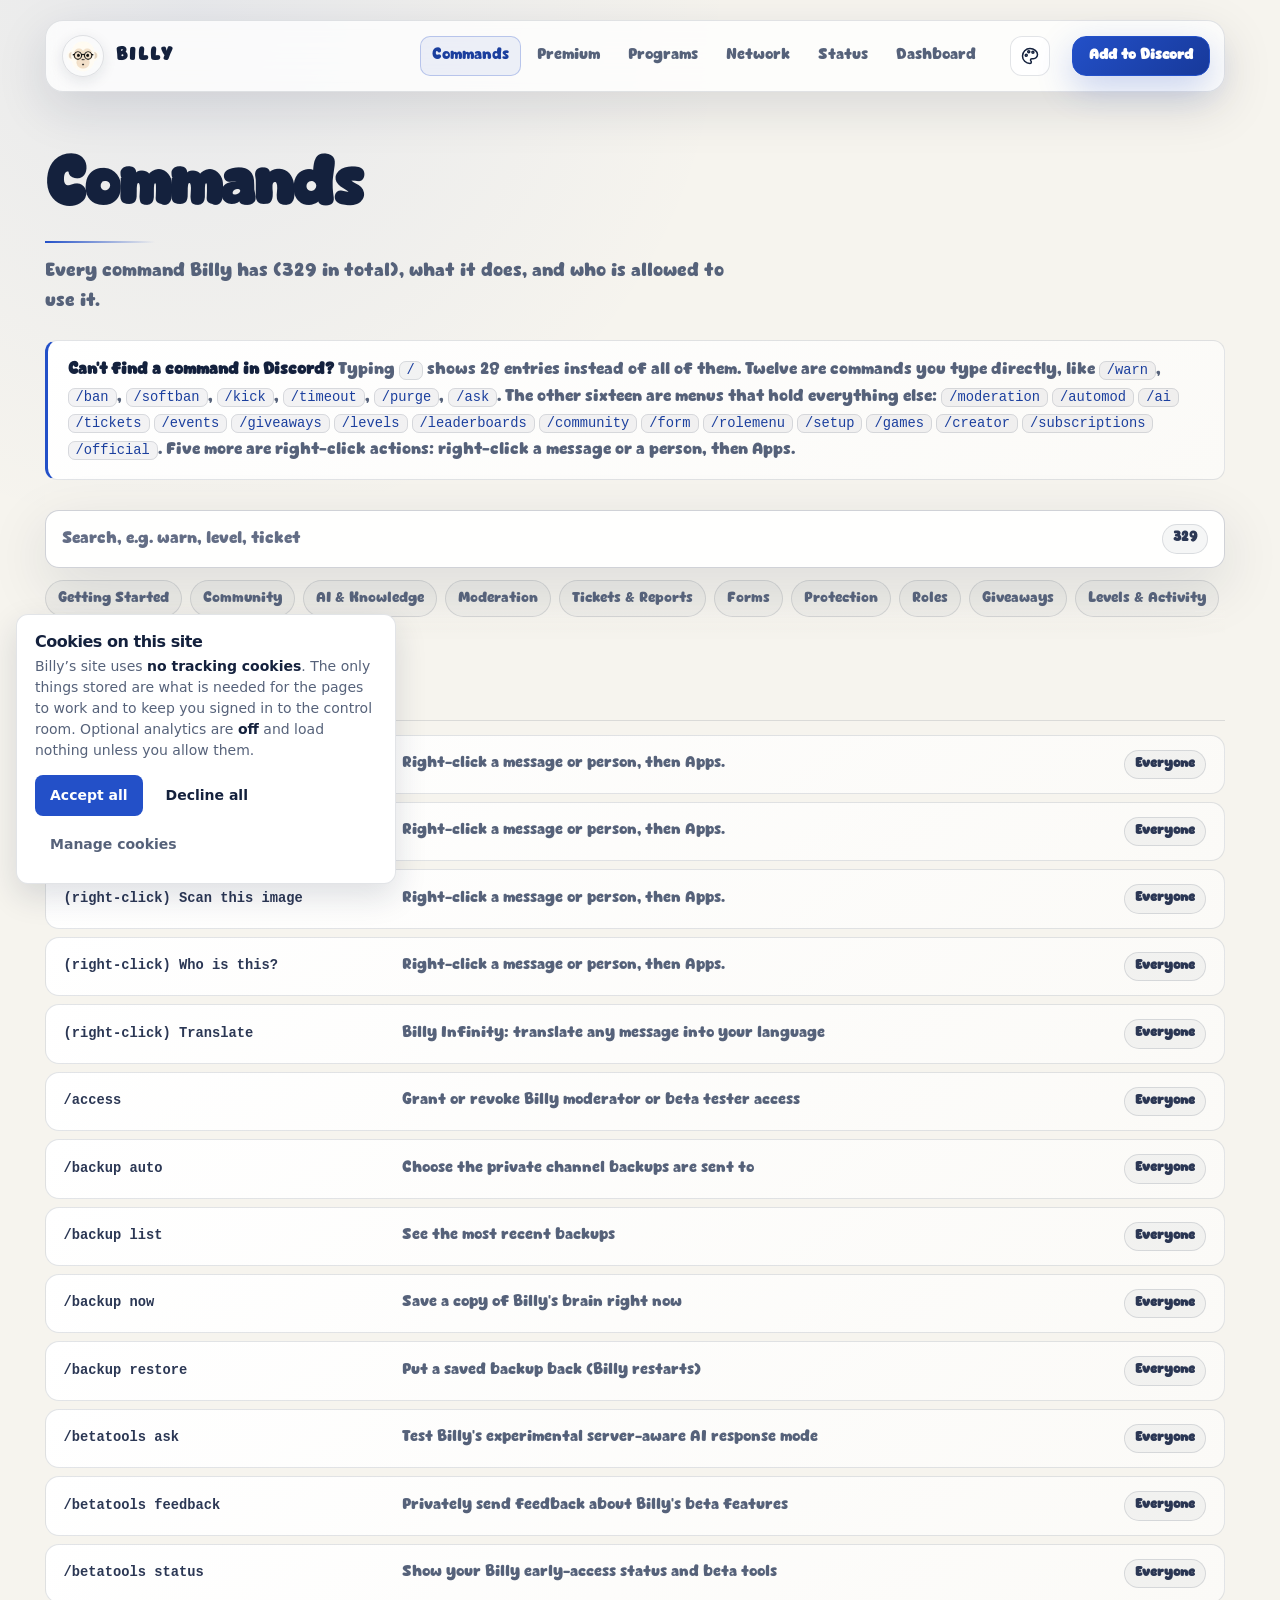
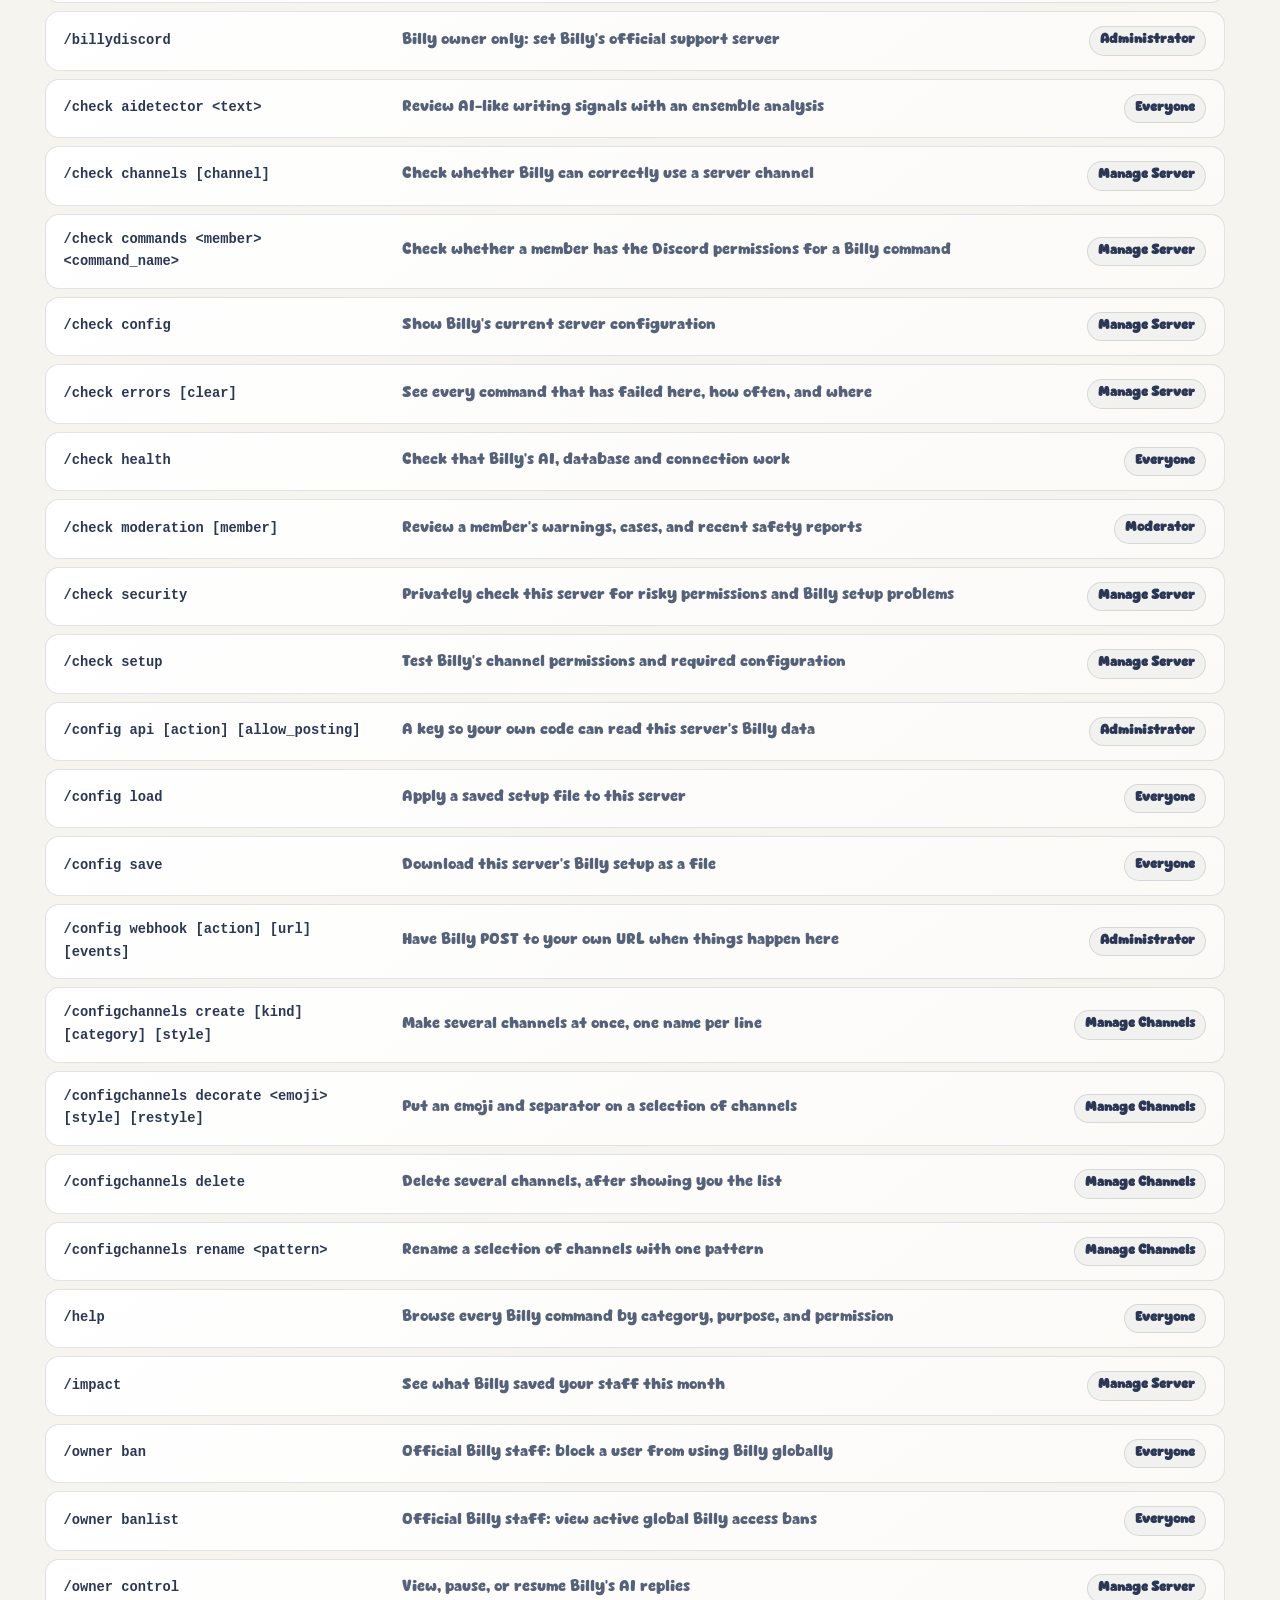
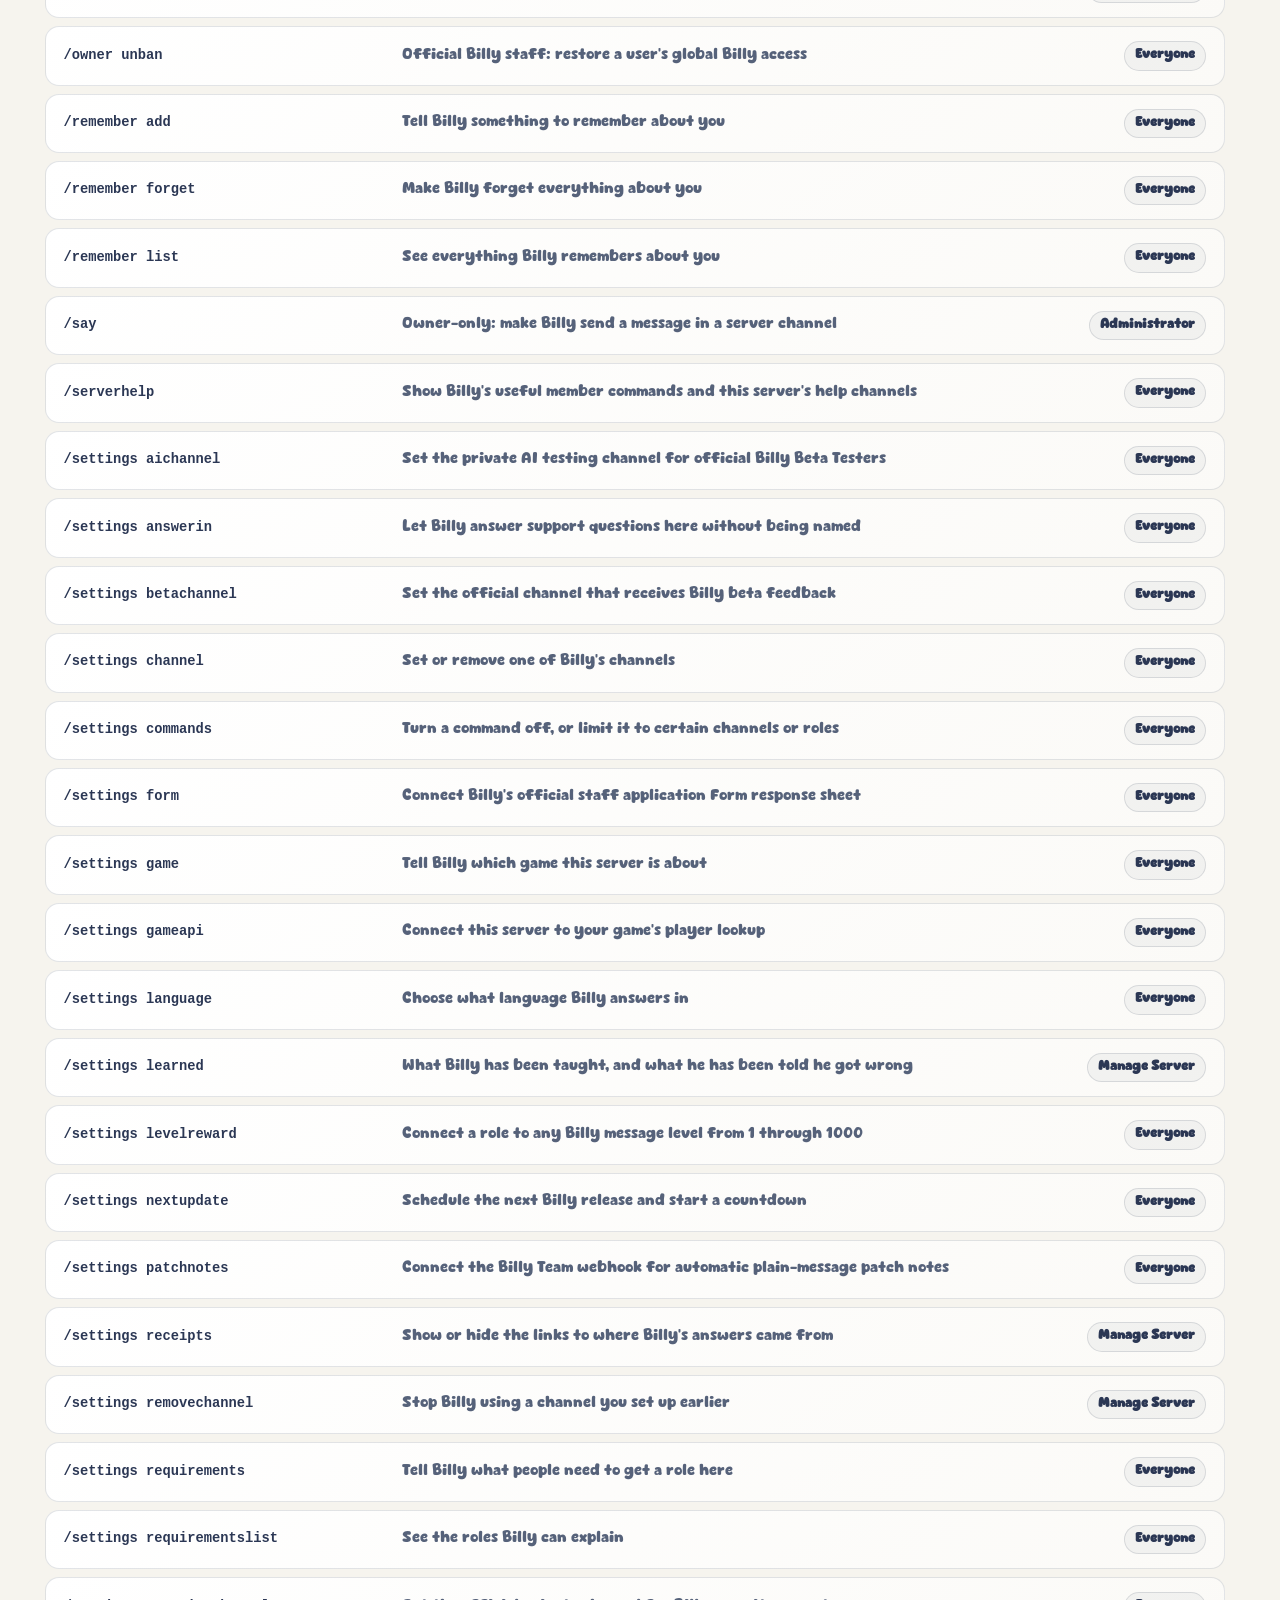
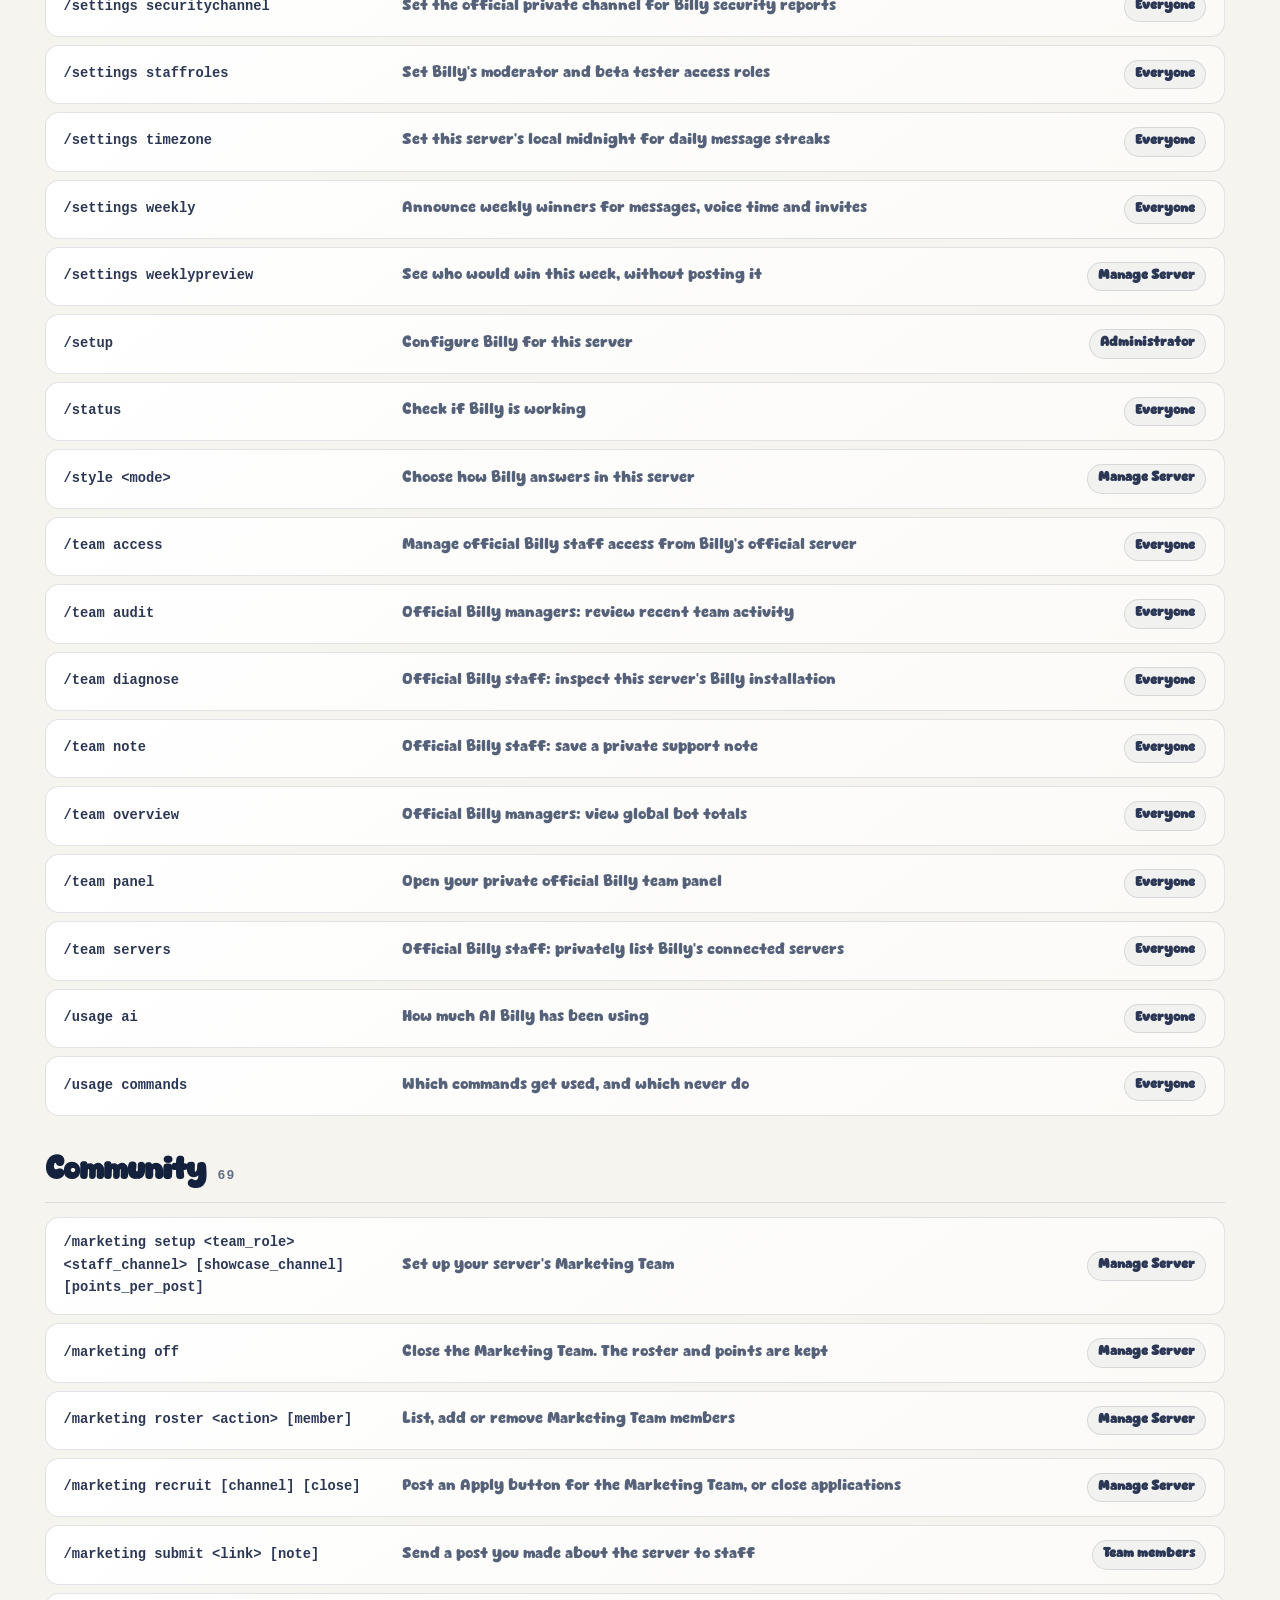
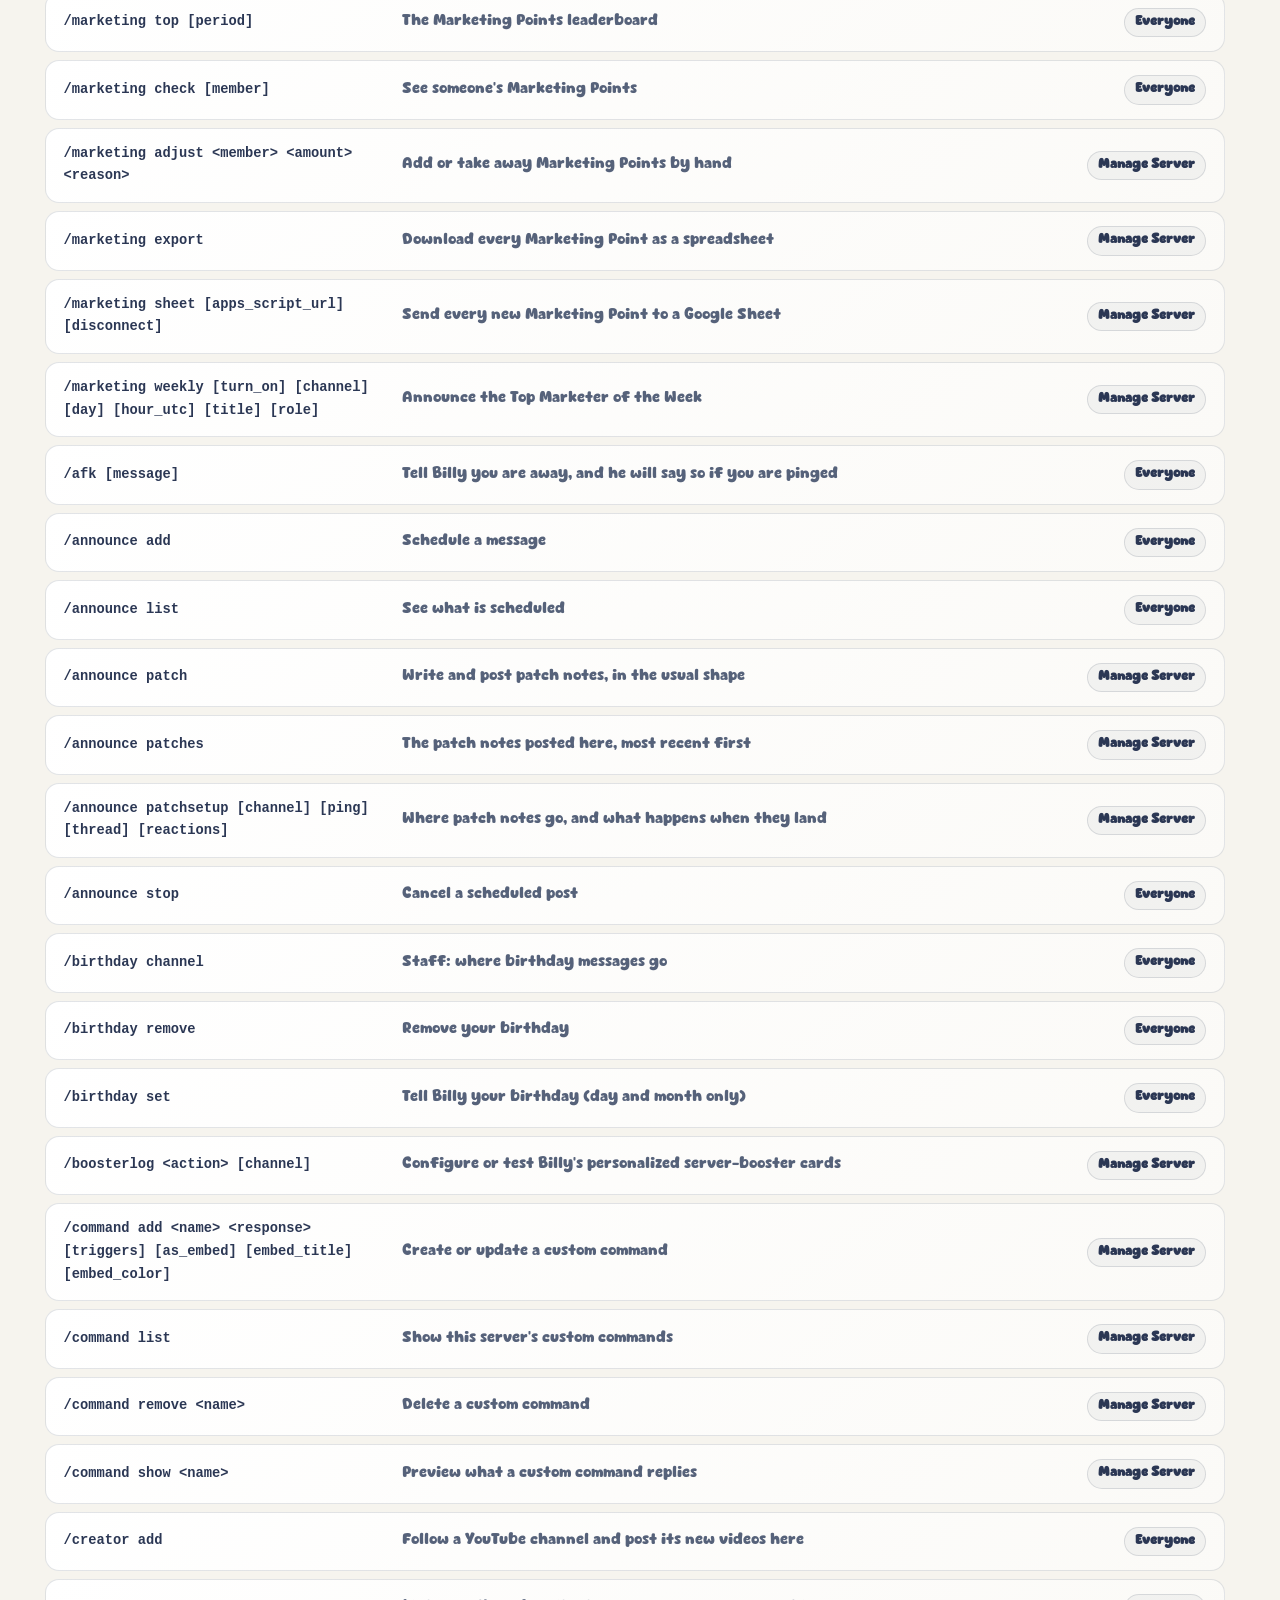
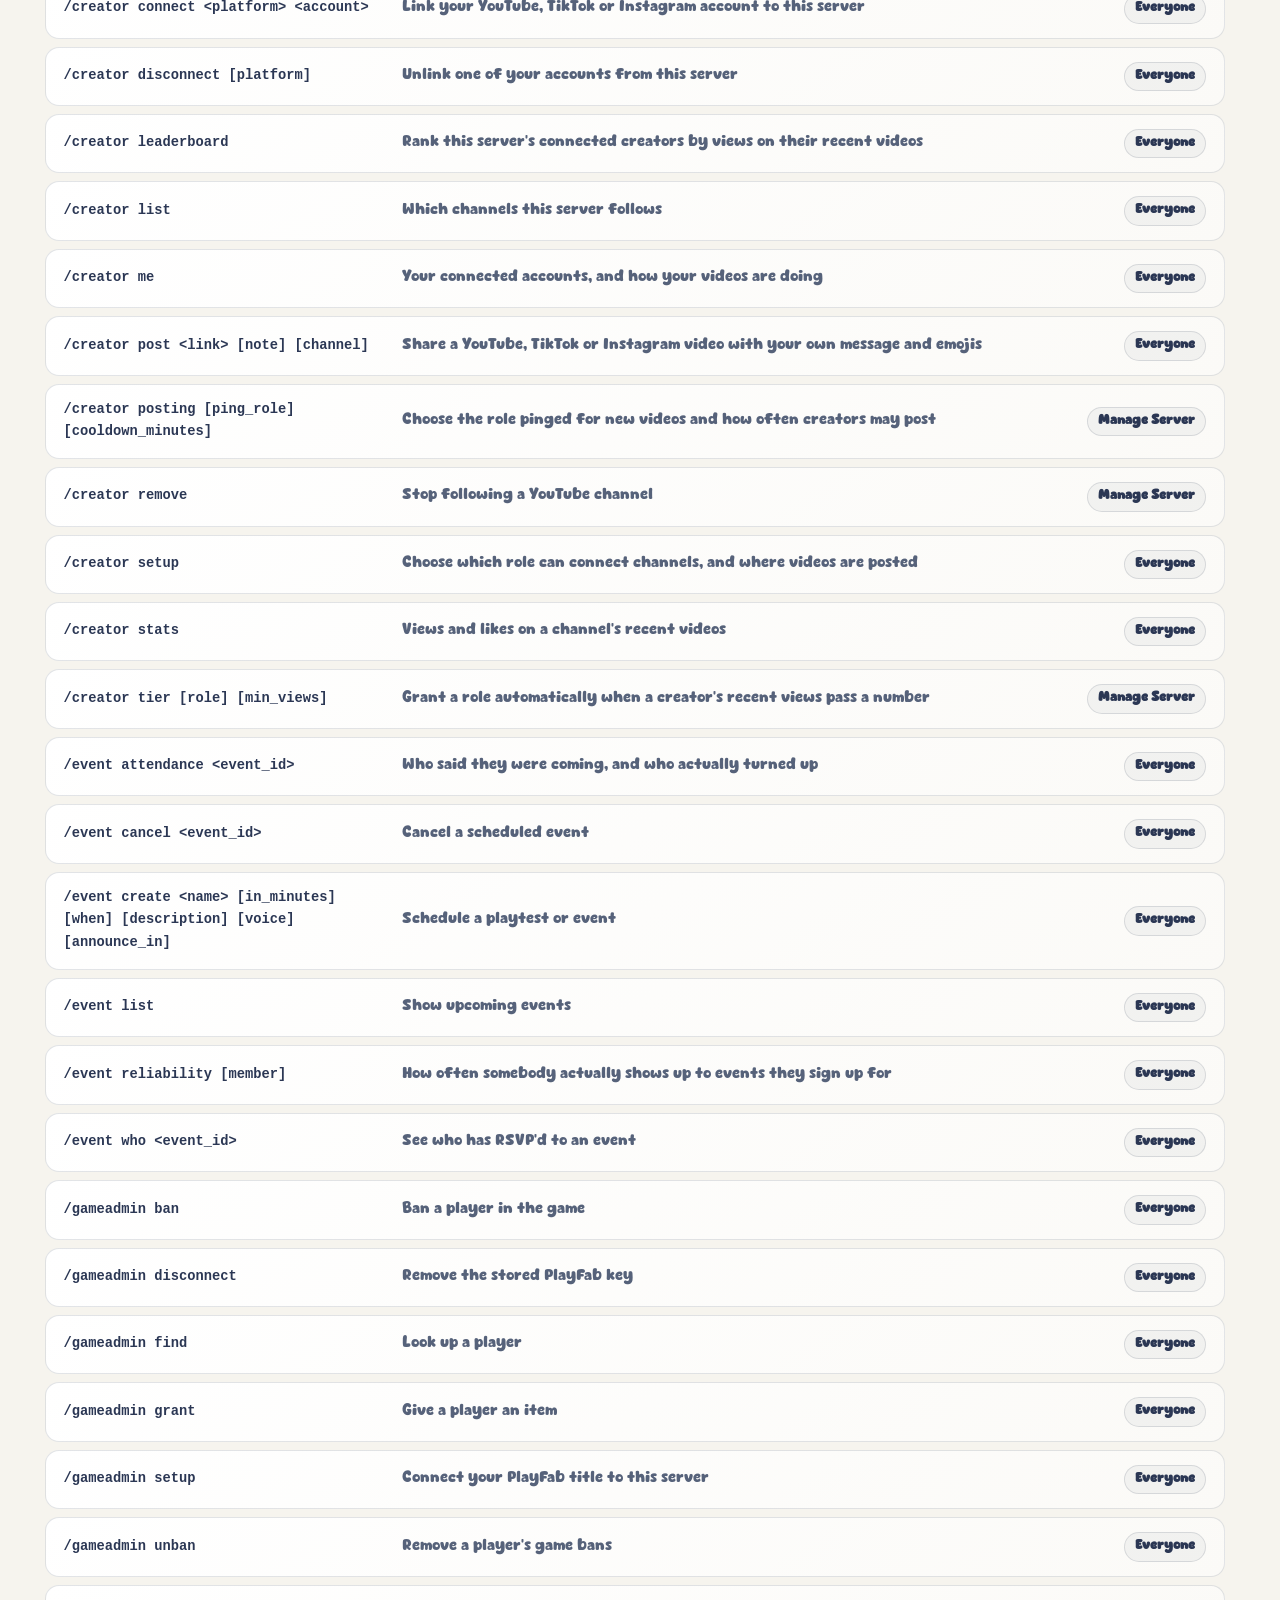
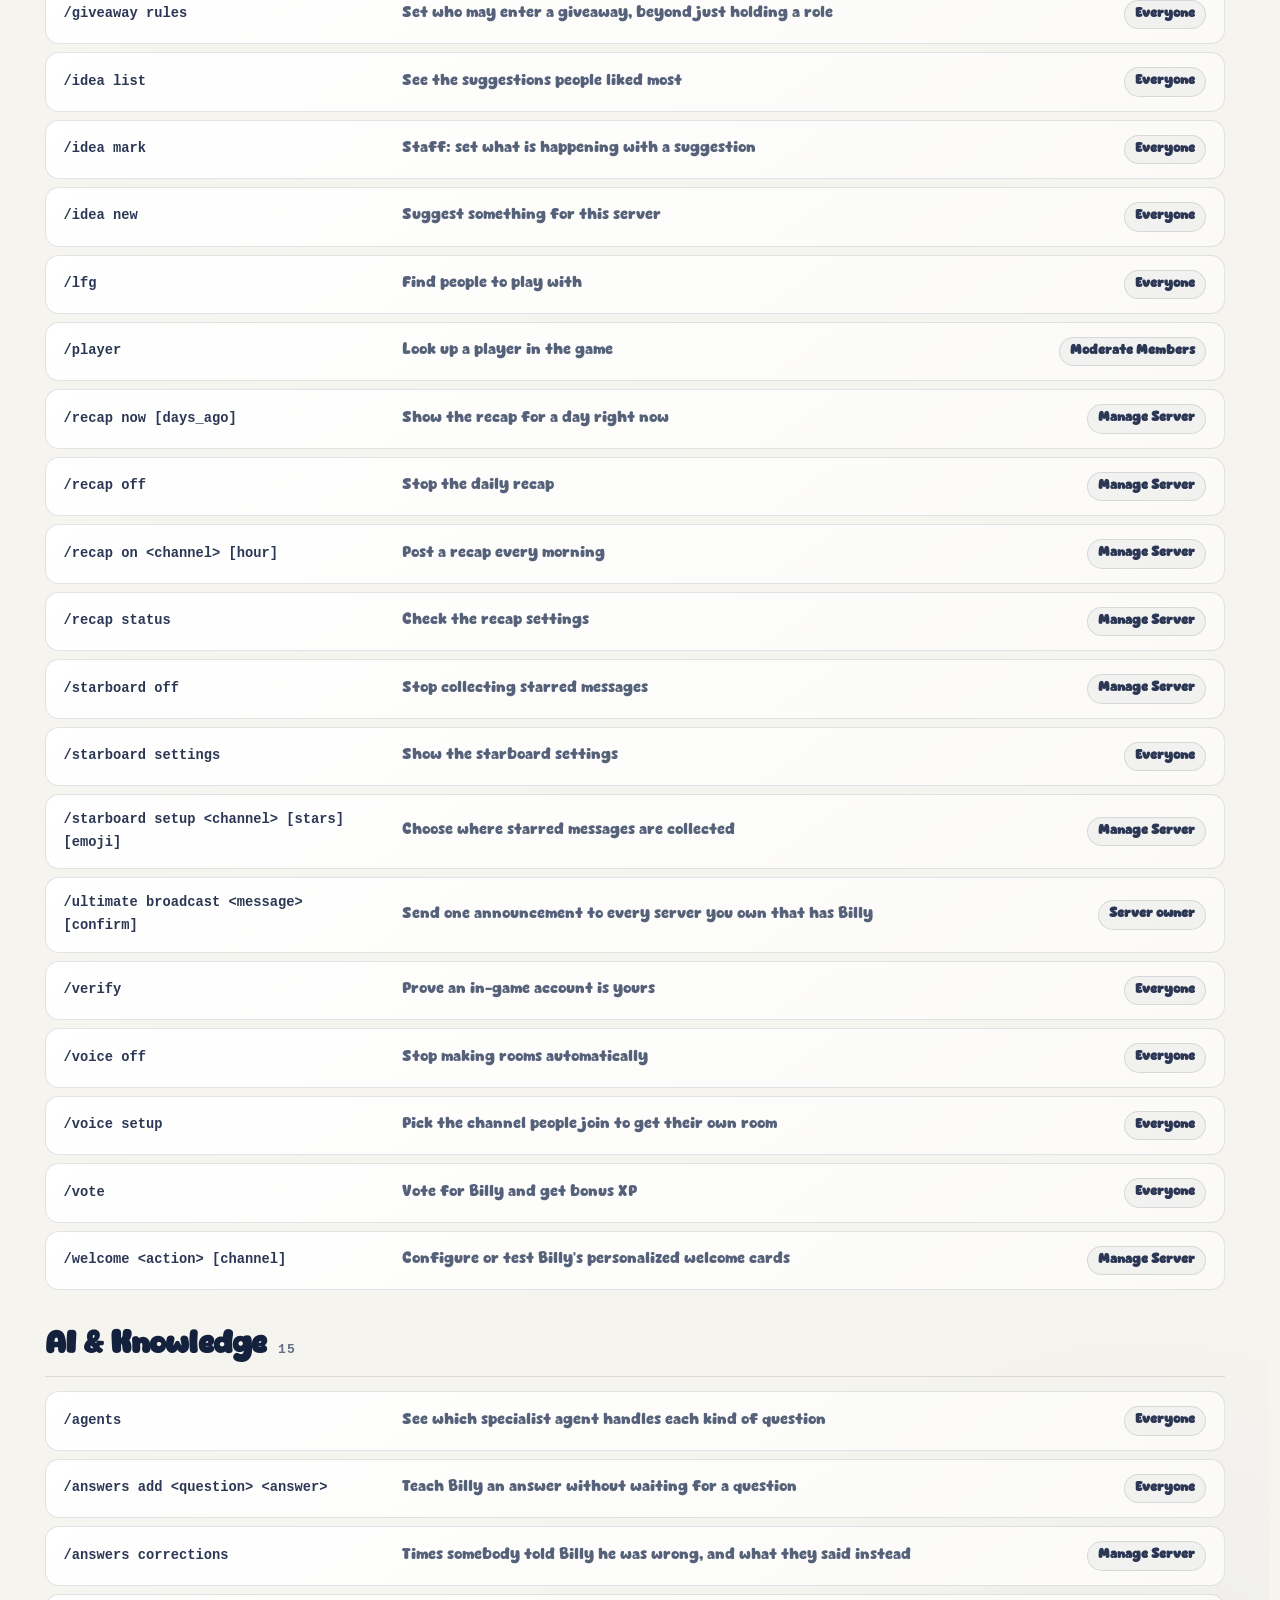
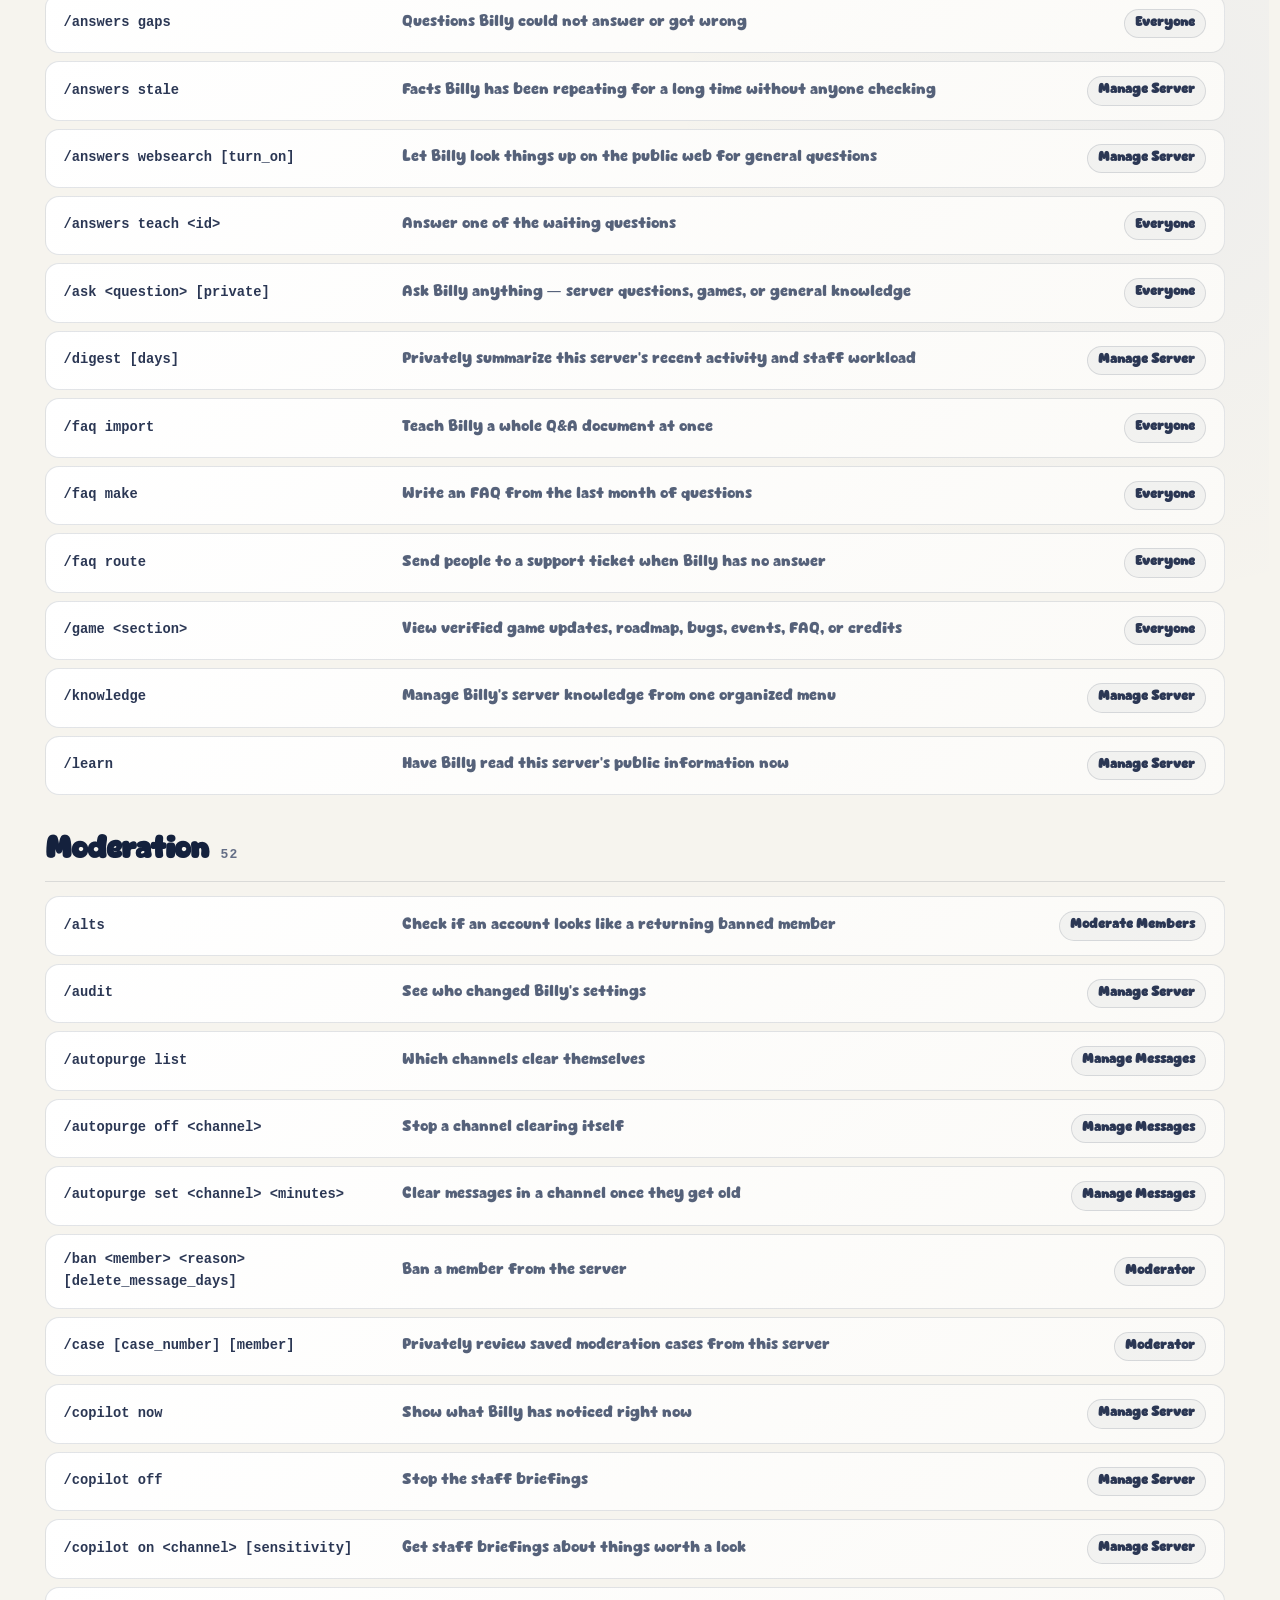
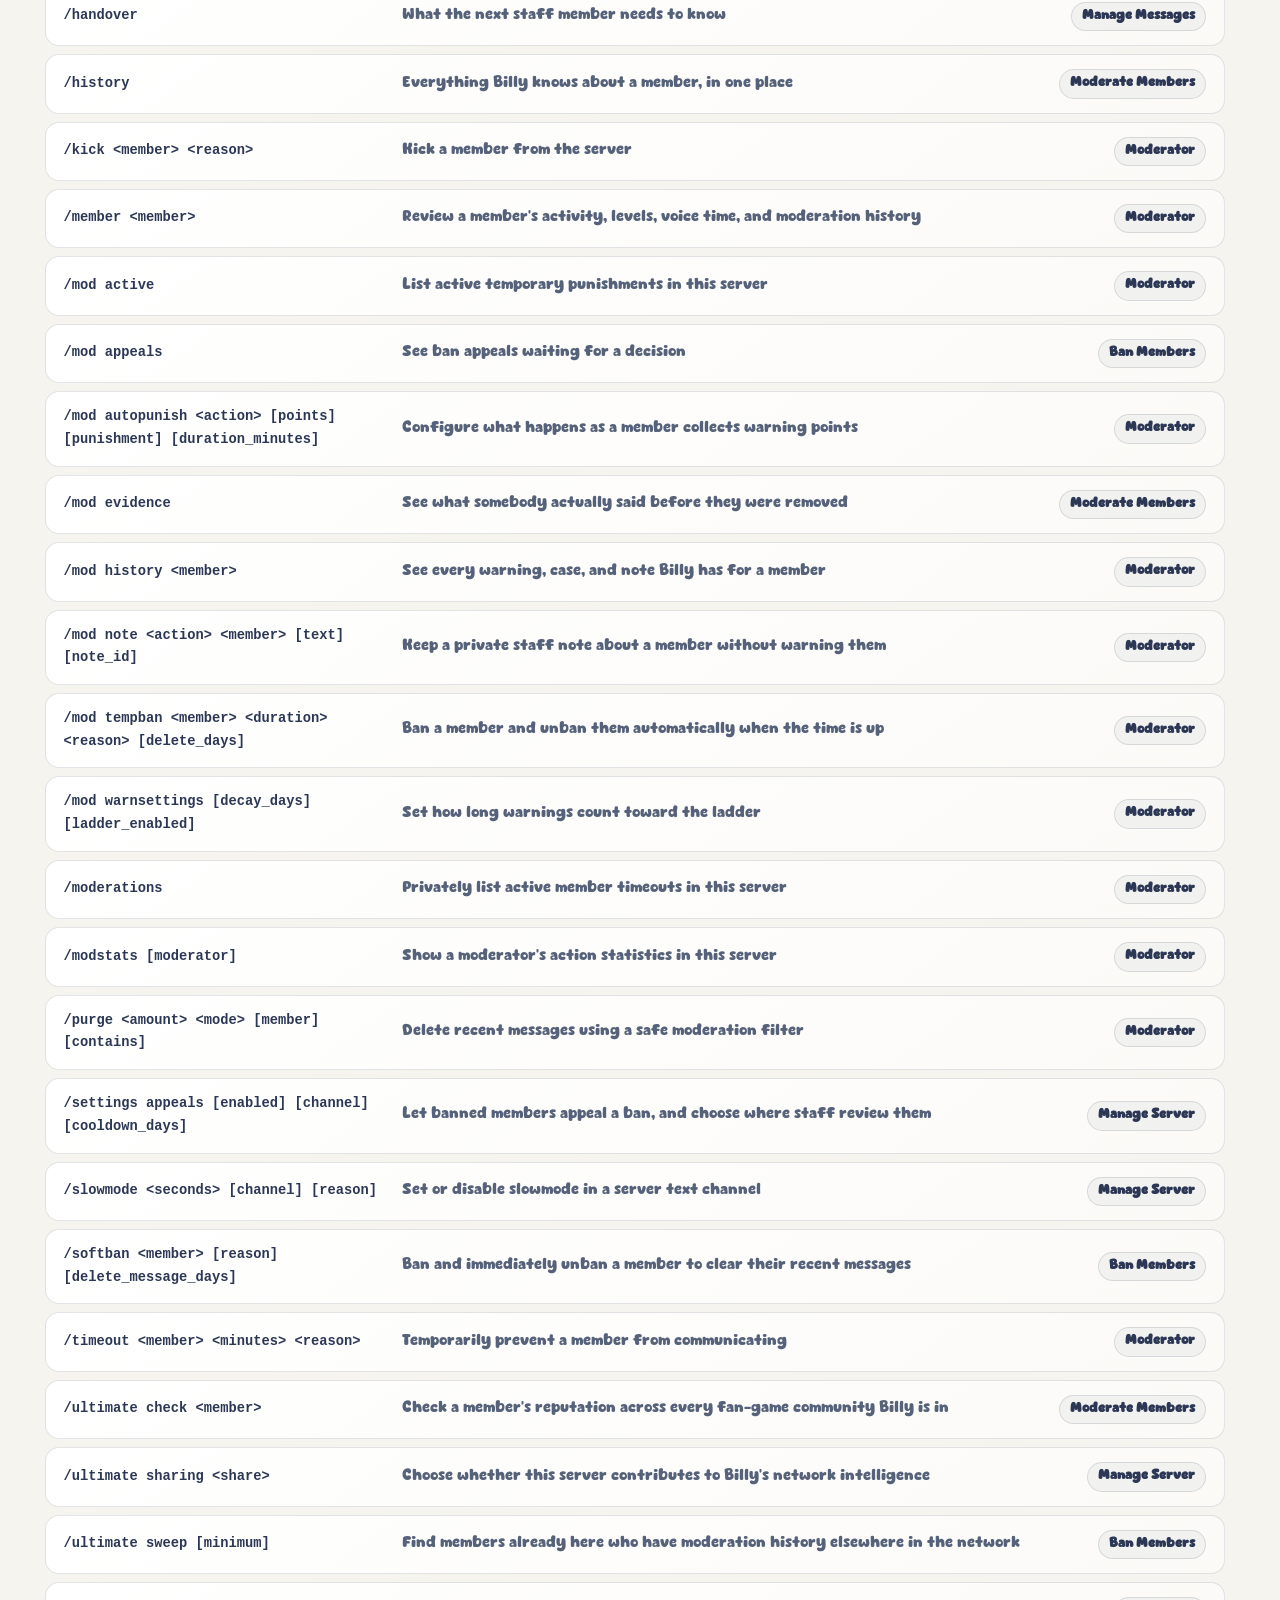
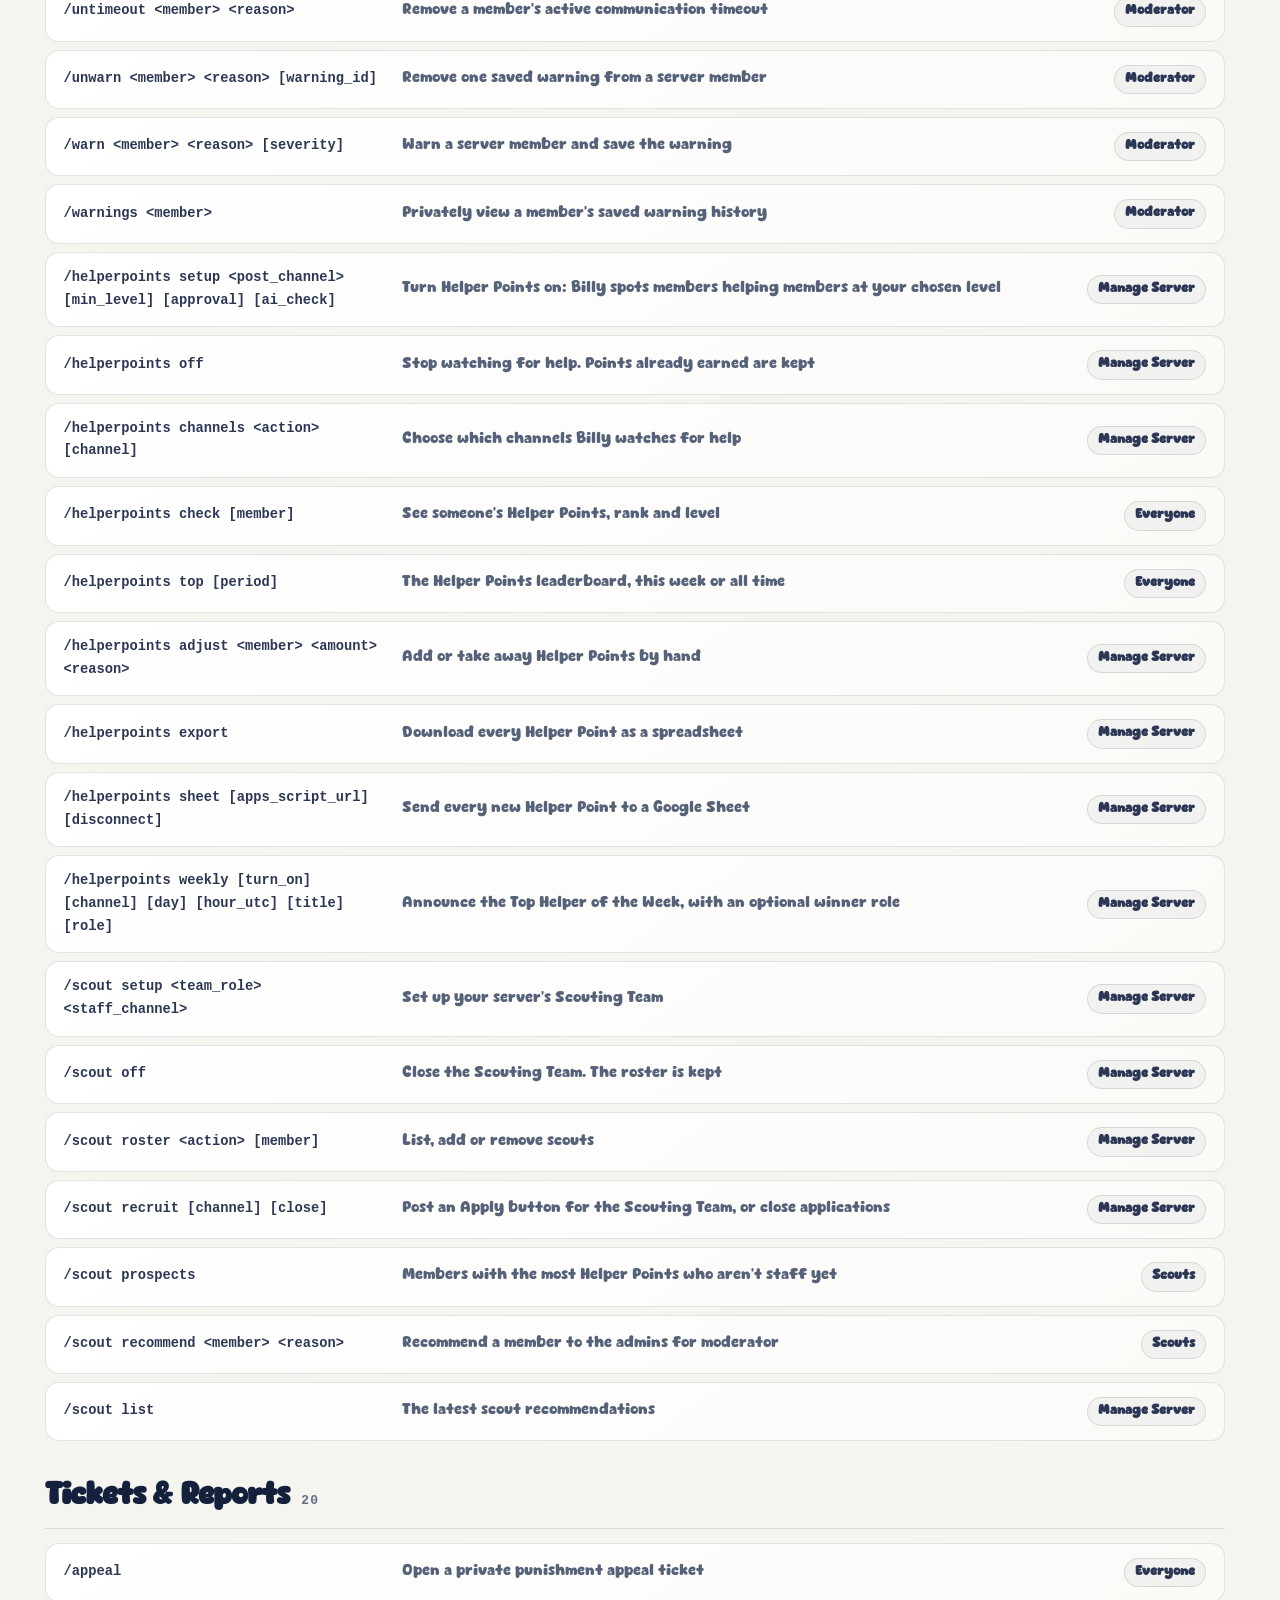
==== commit b60c3d95: "Patch notes: /announce patch, patches and patchsetup Adds the three commands to the list (329) and P" ====
--- a/commands/index.html
+++ b/commands/index.html
@@ -36,7 +36,7 @@
 <main class="container">
   <section class="page-top">
     <h1>Commands</h1>
-    <p class="lede">Every command Billy has (326 in total), what it does, and who is allowed to use it.</p>
+    <p class="lede">Every command Billy has (329 in total), what it does, and who is allowed to use it.</p>
     <p class="note how-to"><b>Can't find a command in Discord?</b> Typing <code>/</code> shows 28 entries instead of all of them.
       Twelve are commands you type directly, like <code>/warn</code>, <code>/ban</code>, <code>/softban</code>, <code>/kick</code>, <code>/timeout</code>, <code>/purge</code>, <code>/ask</code>.
       The other sixteen are menus that hold everything else: <code>/moderation</code> <code>/automod</code> <code>/ai</code> <code>/tickets</code> <code>/events</code> <code>/giveaways</code> <code>/levels</code> <code>/leaderboards</code> <code>/community</code> <code>/form</code> <code>/rolemenu</code> <code>/setup</code> <code>/games</code> <code>/creator</code> <code>/subscriptions</code> <code>/official</code>.
@@ -46,7 +46,7 @@
   <div class="cmd-tools">
     <div class="cmd-search">
       <input id="cmdSearch" type="search" placeholder="Search, e.g. warn, level, ticket" aria-label="Search commands" autocomplete="off">
-      <span class="tag" id="cmdCount">326</span>
+      <span class="tag" id="cmdCount">329</span>
     </div>
     <nav class="cmd-jump" aria-label="Jump to a category">
       <a href="#getting-started">Getting Started</a>
@@ -147,7 +147,7 @@
     </section>
 
     <section class="cmd-group" id="community" data-name="Community">
-      <h2>Community <small>66</small></h2>
+      <h2>Community <small>69</small></h2>
       <ul class="cmd-list">
         <li><code>/marketing setup &lt;team_role&gt; &lt;staff_channel&gt; [showcase_channel] [points_per_post]</code><span>Set up your server&#x27;s Marketing Team</span><b class="tag">Manage Server</b></li>
         <li><code>/marketing off</code><span>Close the Marketing Team. The roster and points are kept</span><b class="tag">Manage Server</b></li>
@@ -163,6 +163,9 @@
         <li><code>/afk [message]</code><span>Tell Billy you are away, and he will say so if you are pinged</span><b class="tag">Everyone</b></li>
         <li><code>/announce add</code><span>Schedule a message</span><b class="tag">Everyone</b></li>
         <li><code>/announce list</code><span>See what is scheduled</span><b class="tag">Everyone</b></li>
+        <li><code>/announce patch</code><span>Write and post patch notes, in the usual shape</span><b class="tag">Manage Server</b></li>
+        <li><code>/announce patches</code><span>The patch notes posted here, most recent first</span><b class="tag">Manage Server</b></li>
+        <li><code>/announce patchsetup [channel] [ping] [thread] [reactions]</code><span>Where patch notes go, and what happens when they land</span><b class="tag">Manage Server</b></li>
         <li><code>/announce stop</code><span>Cancel a scheduled post</span><b class="tag">Everyone</b></li>
         <li><code>/birthday channel</code><span>Staff: where birthday messages go</span><b class="tag">Everyone</b></li>
         <li><code>/birthday remove</code><span>Remove your birthday</span><b class="tag">Everyone</b></li>
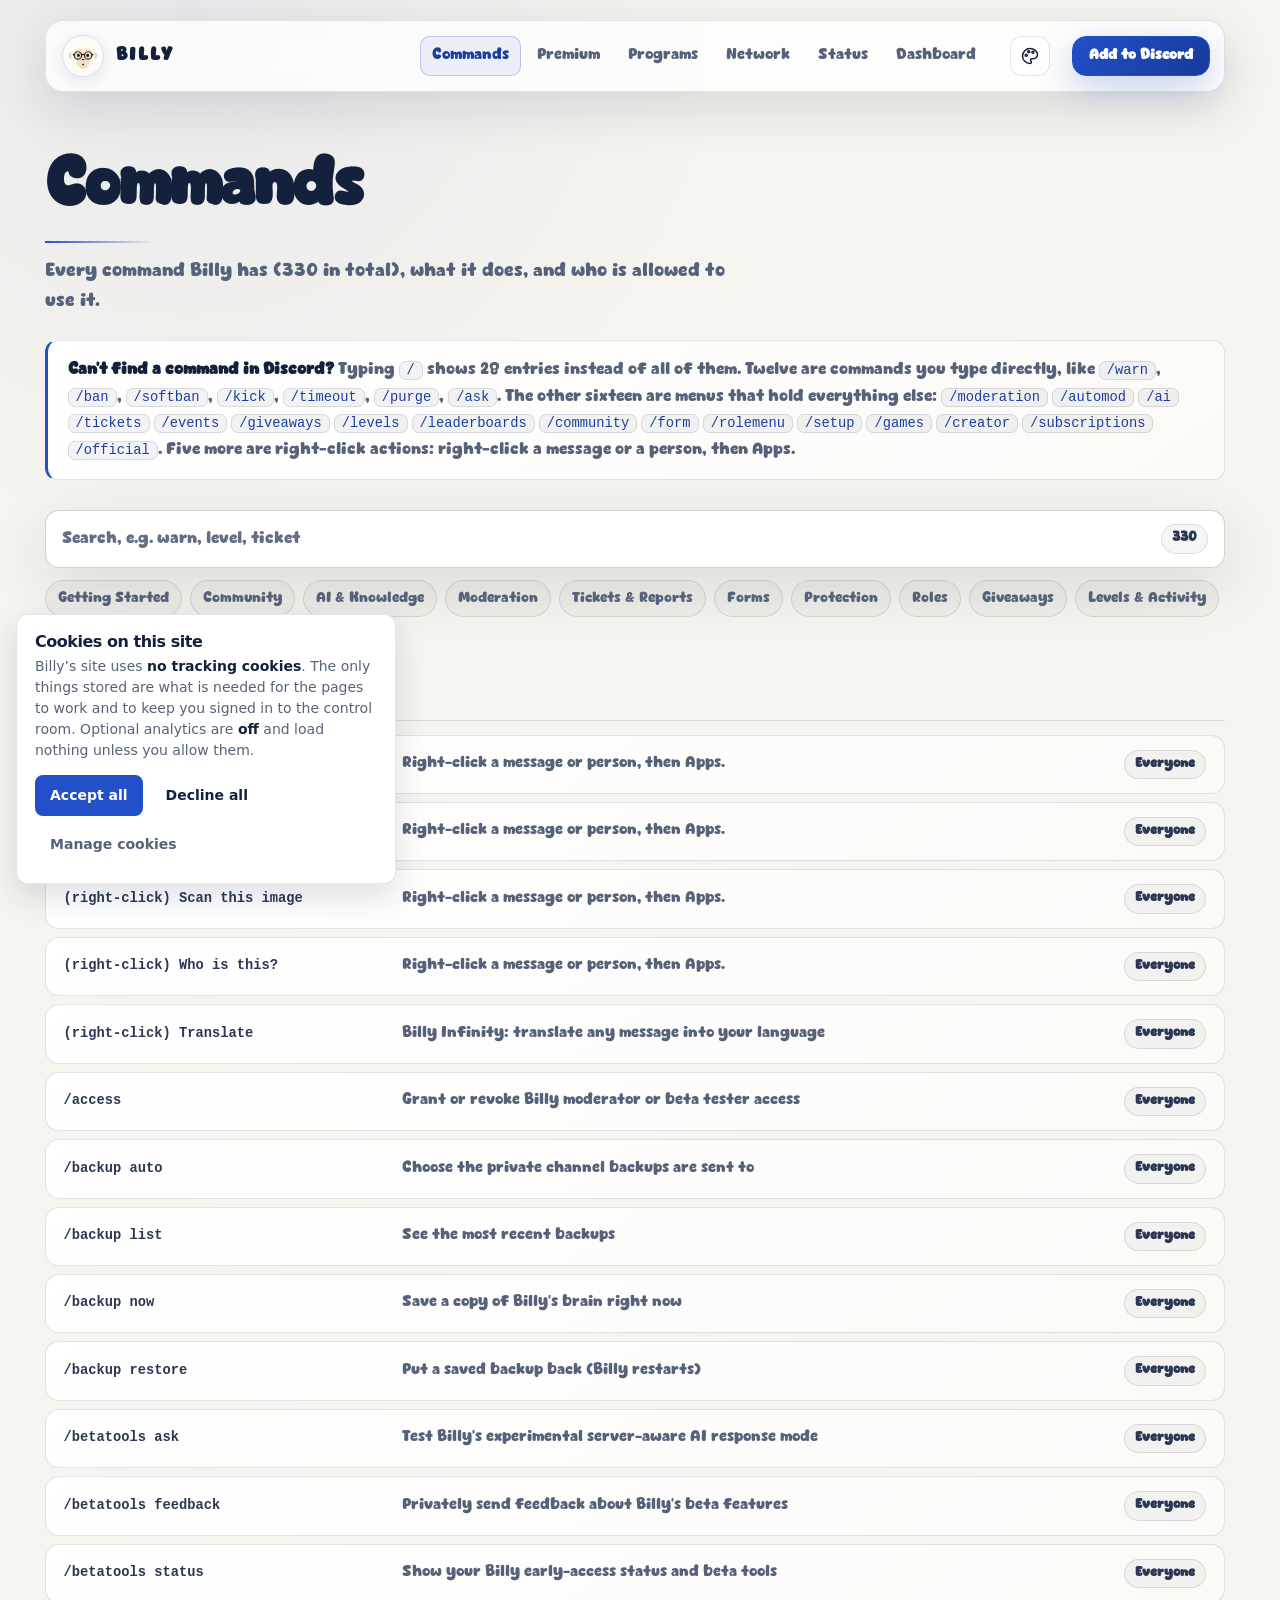
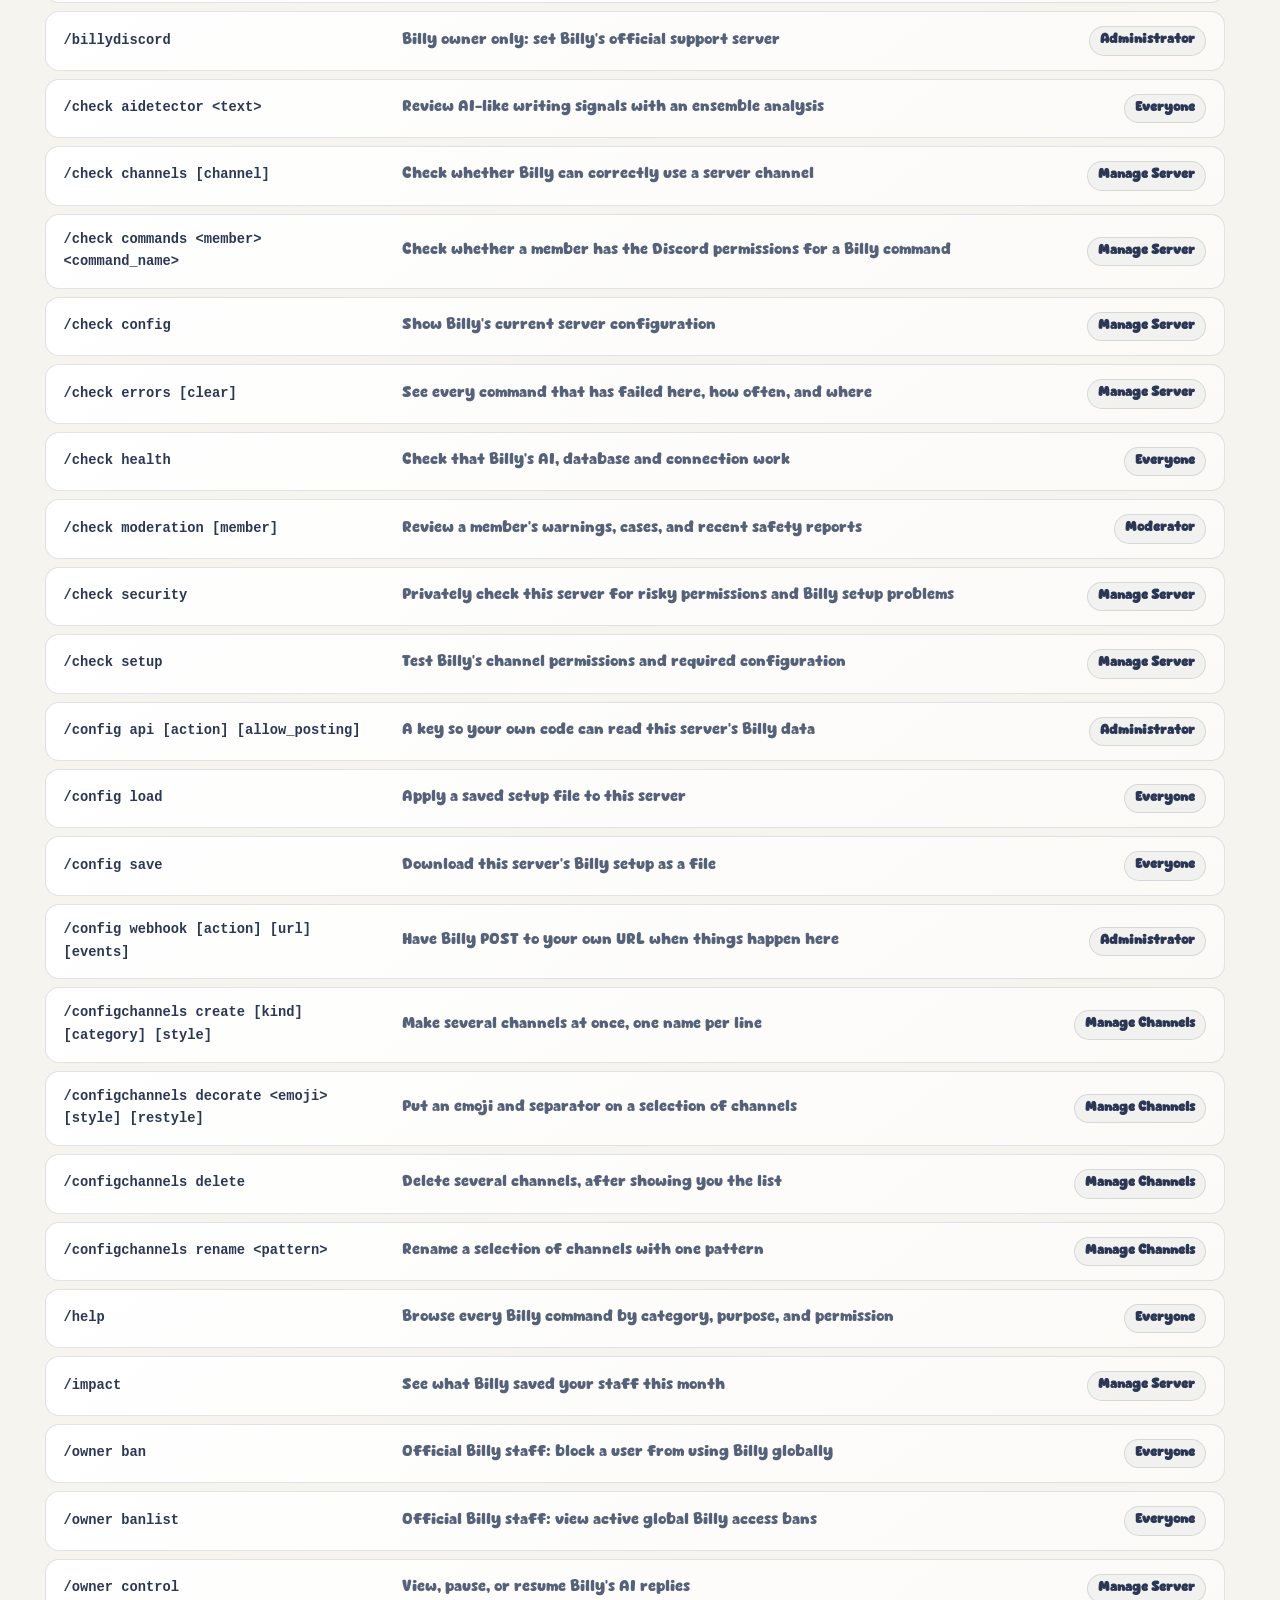
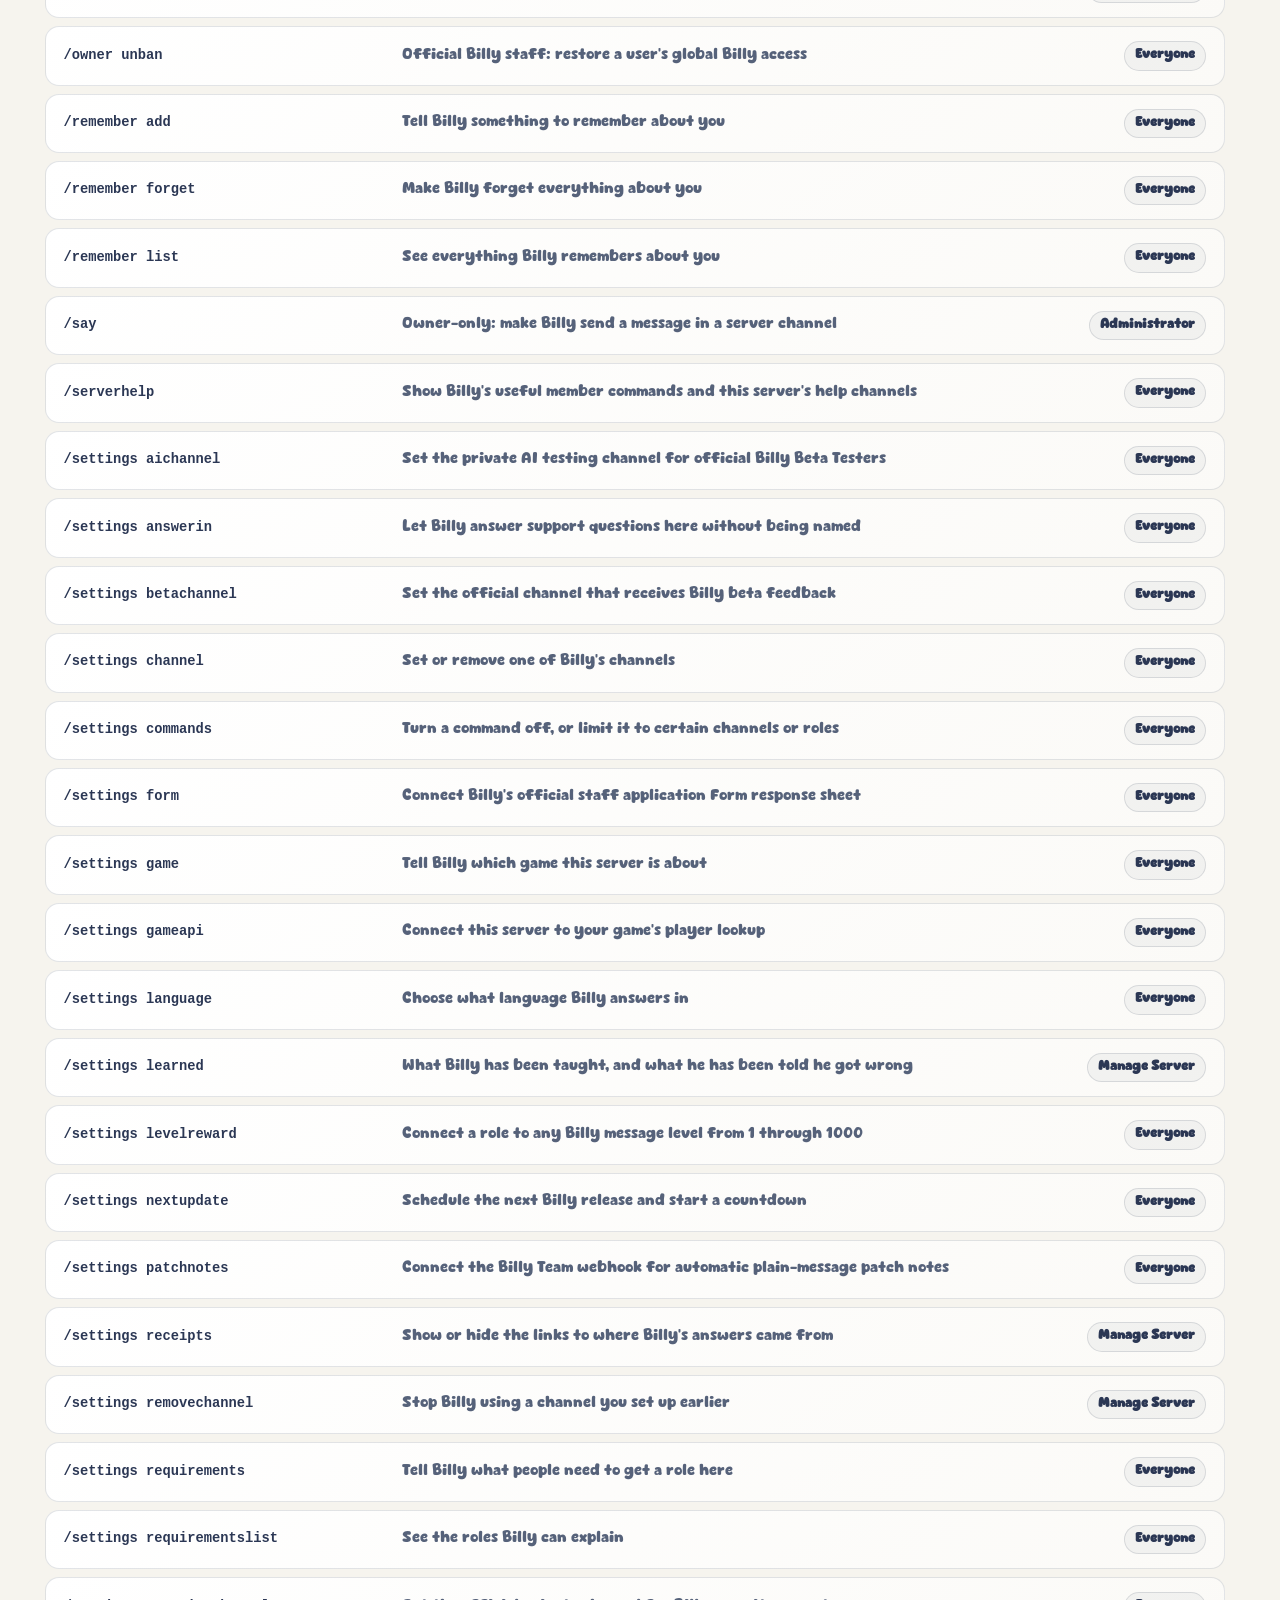
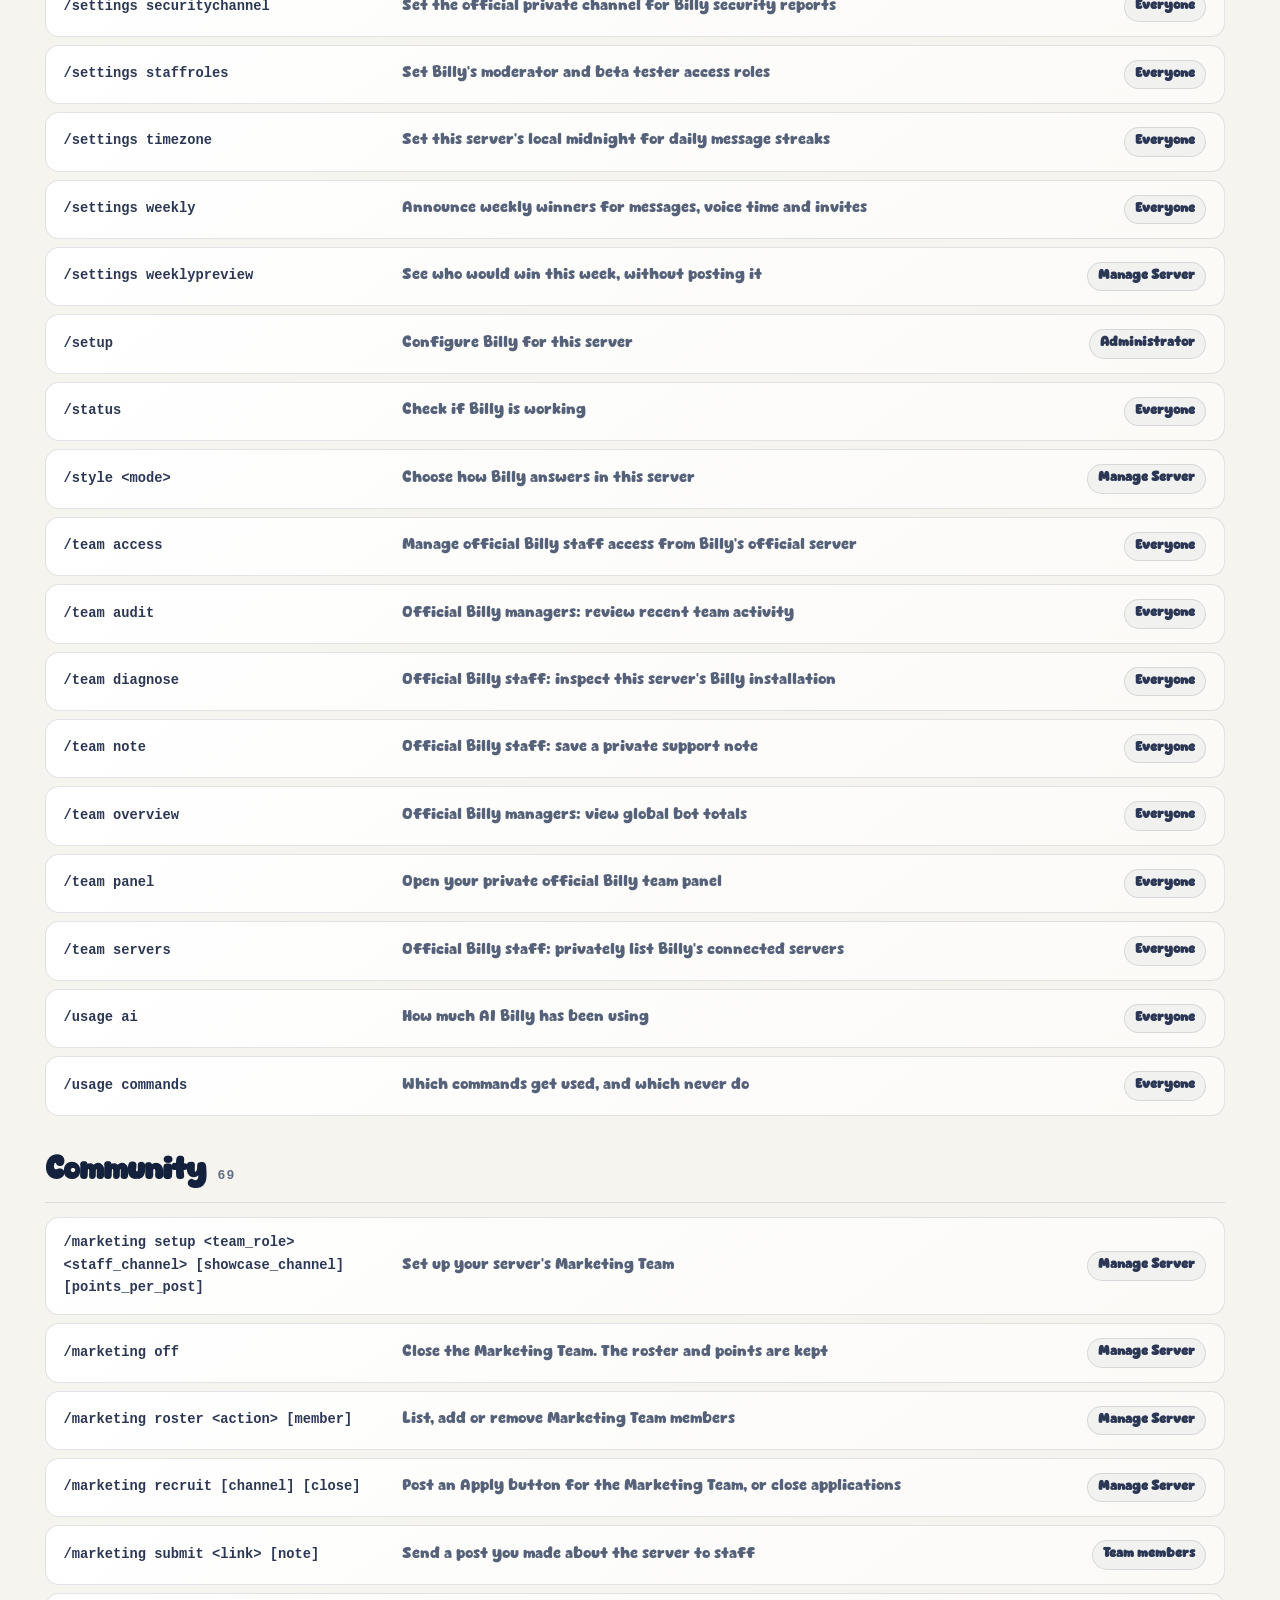
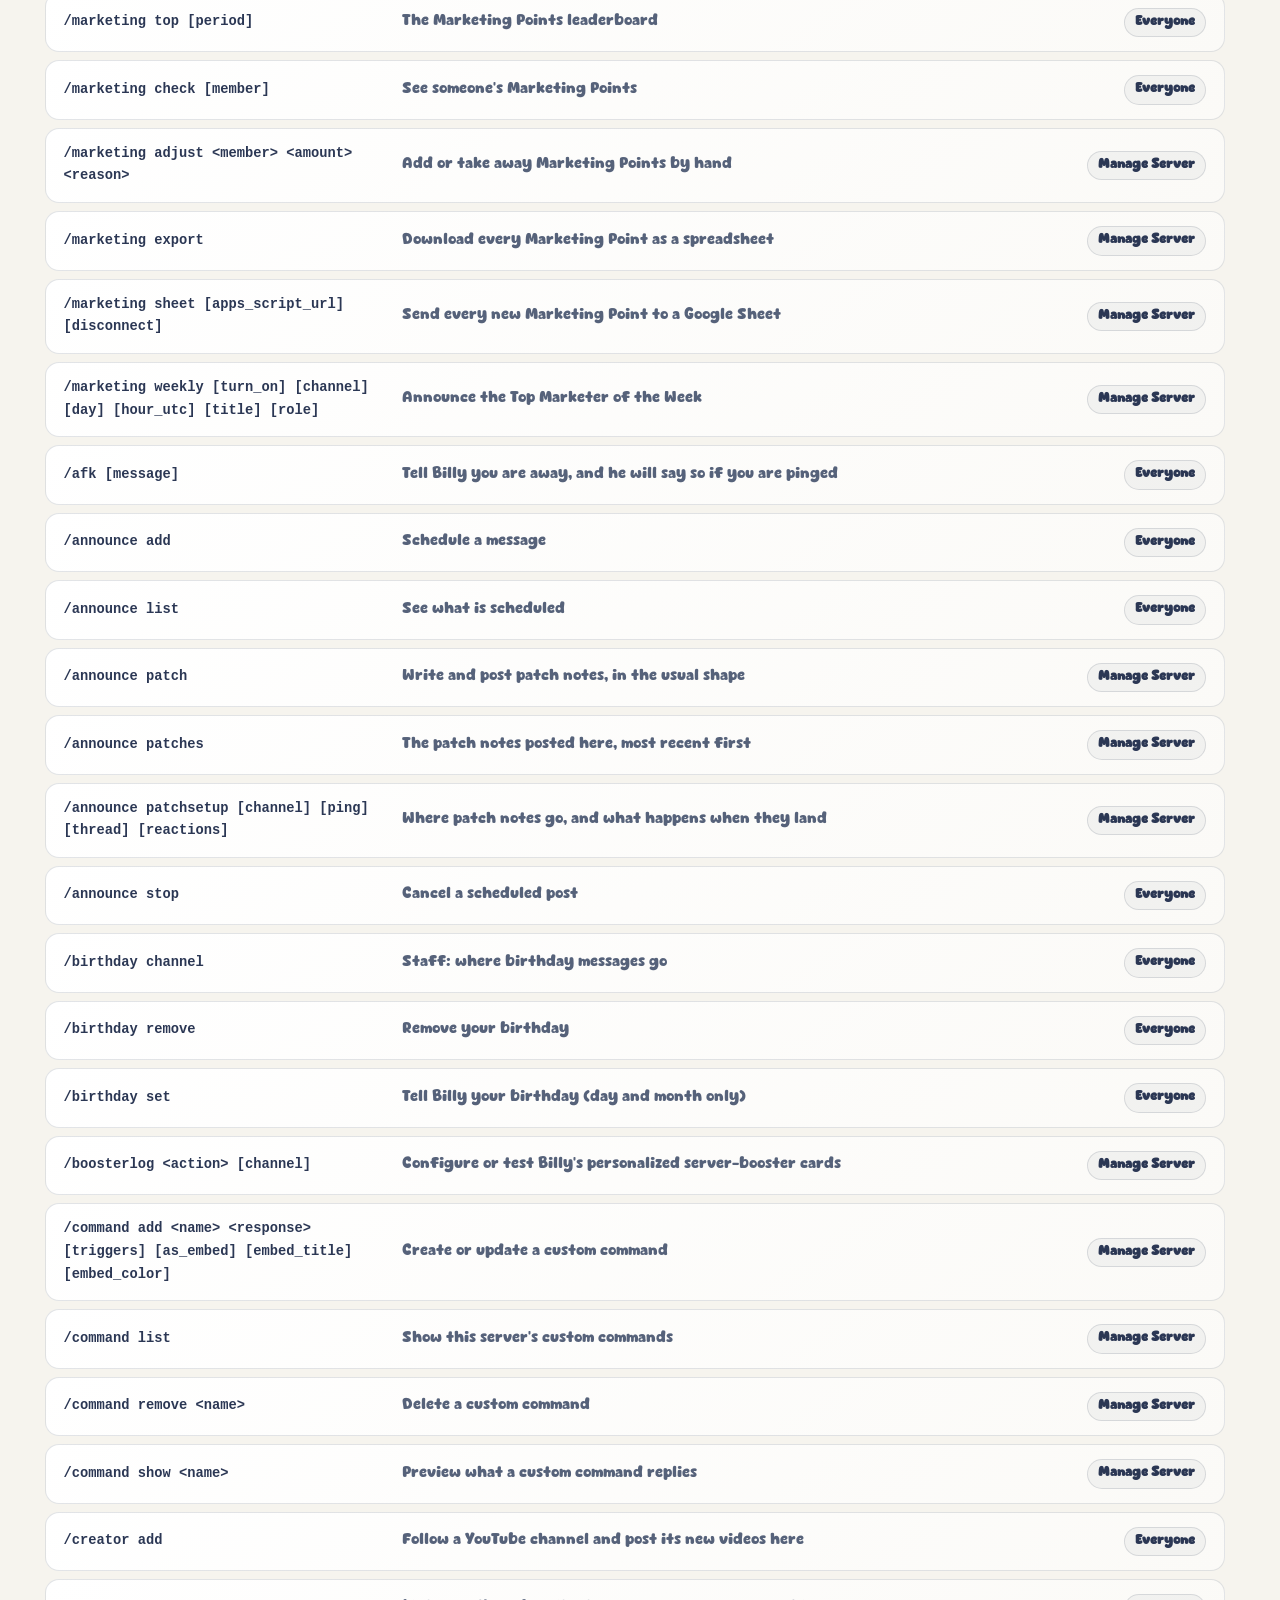
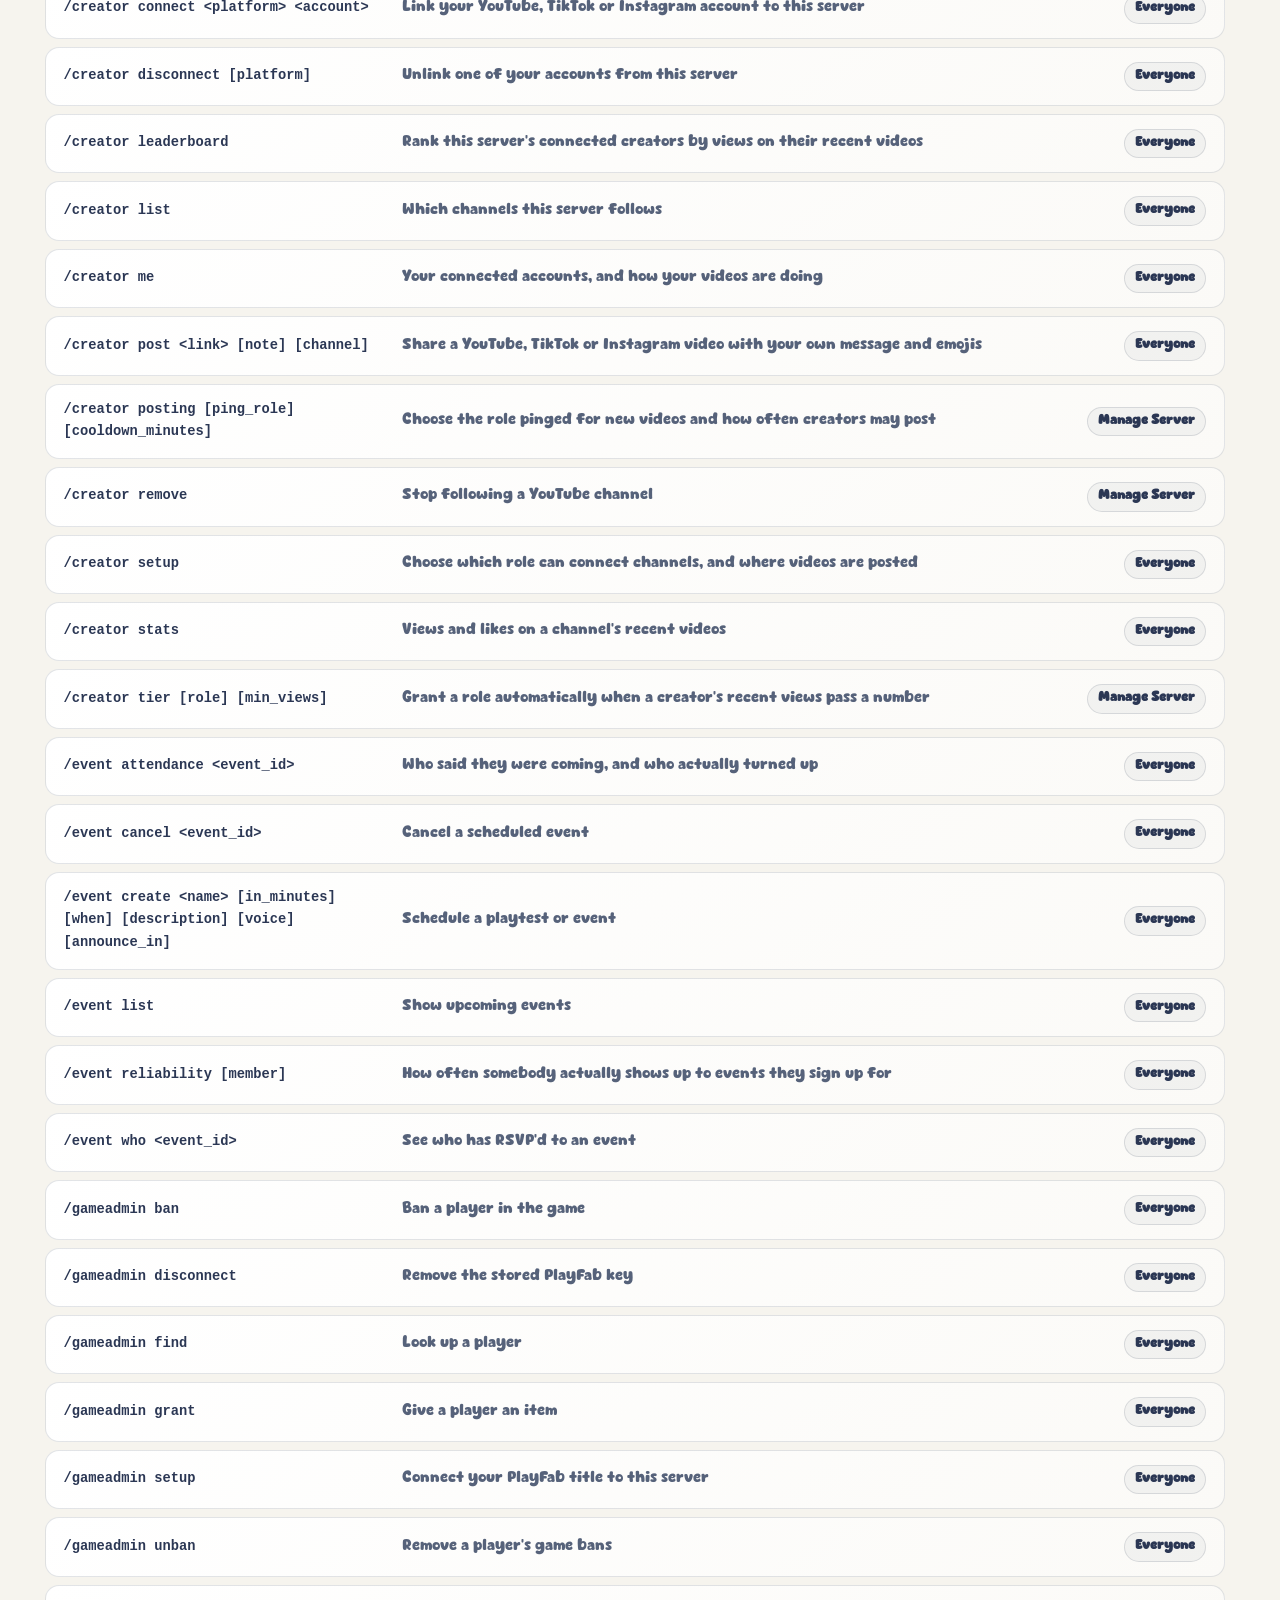
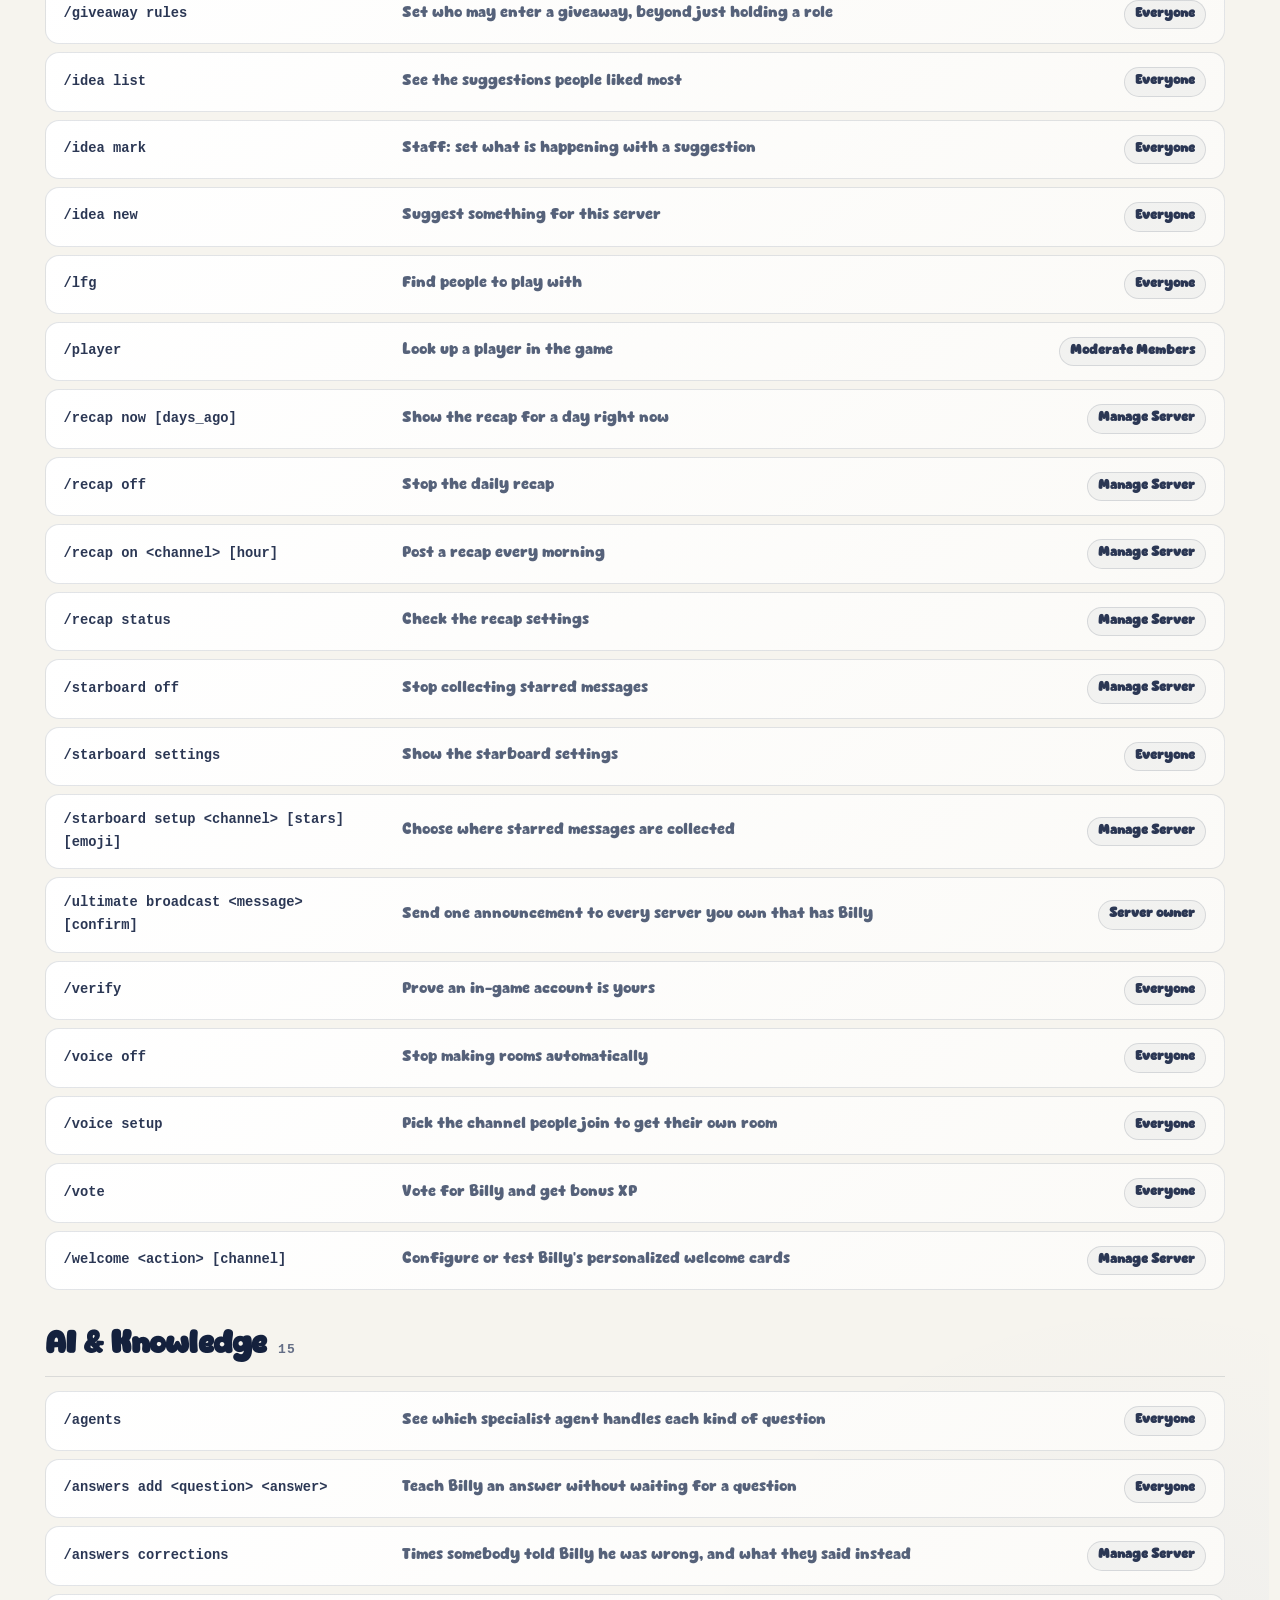
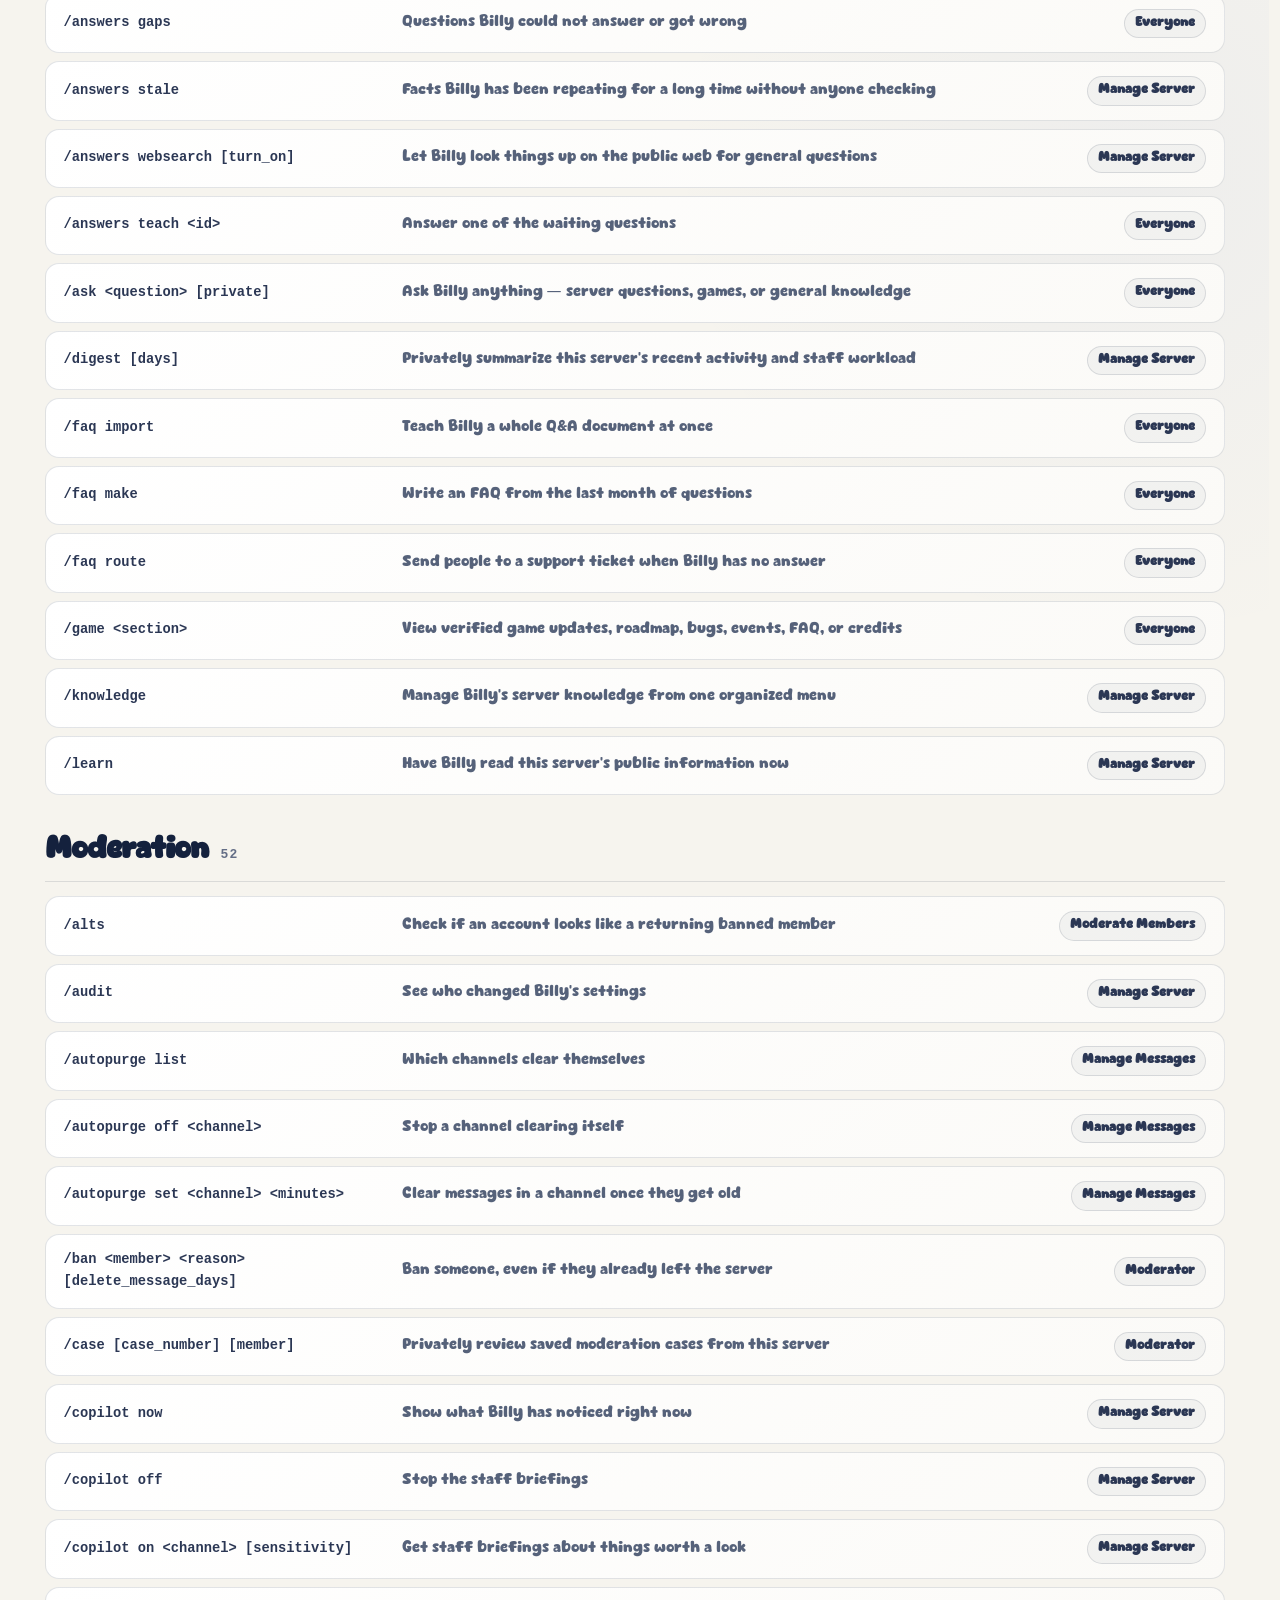
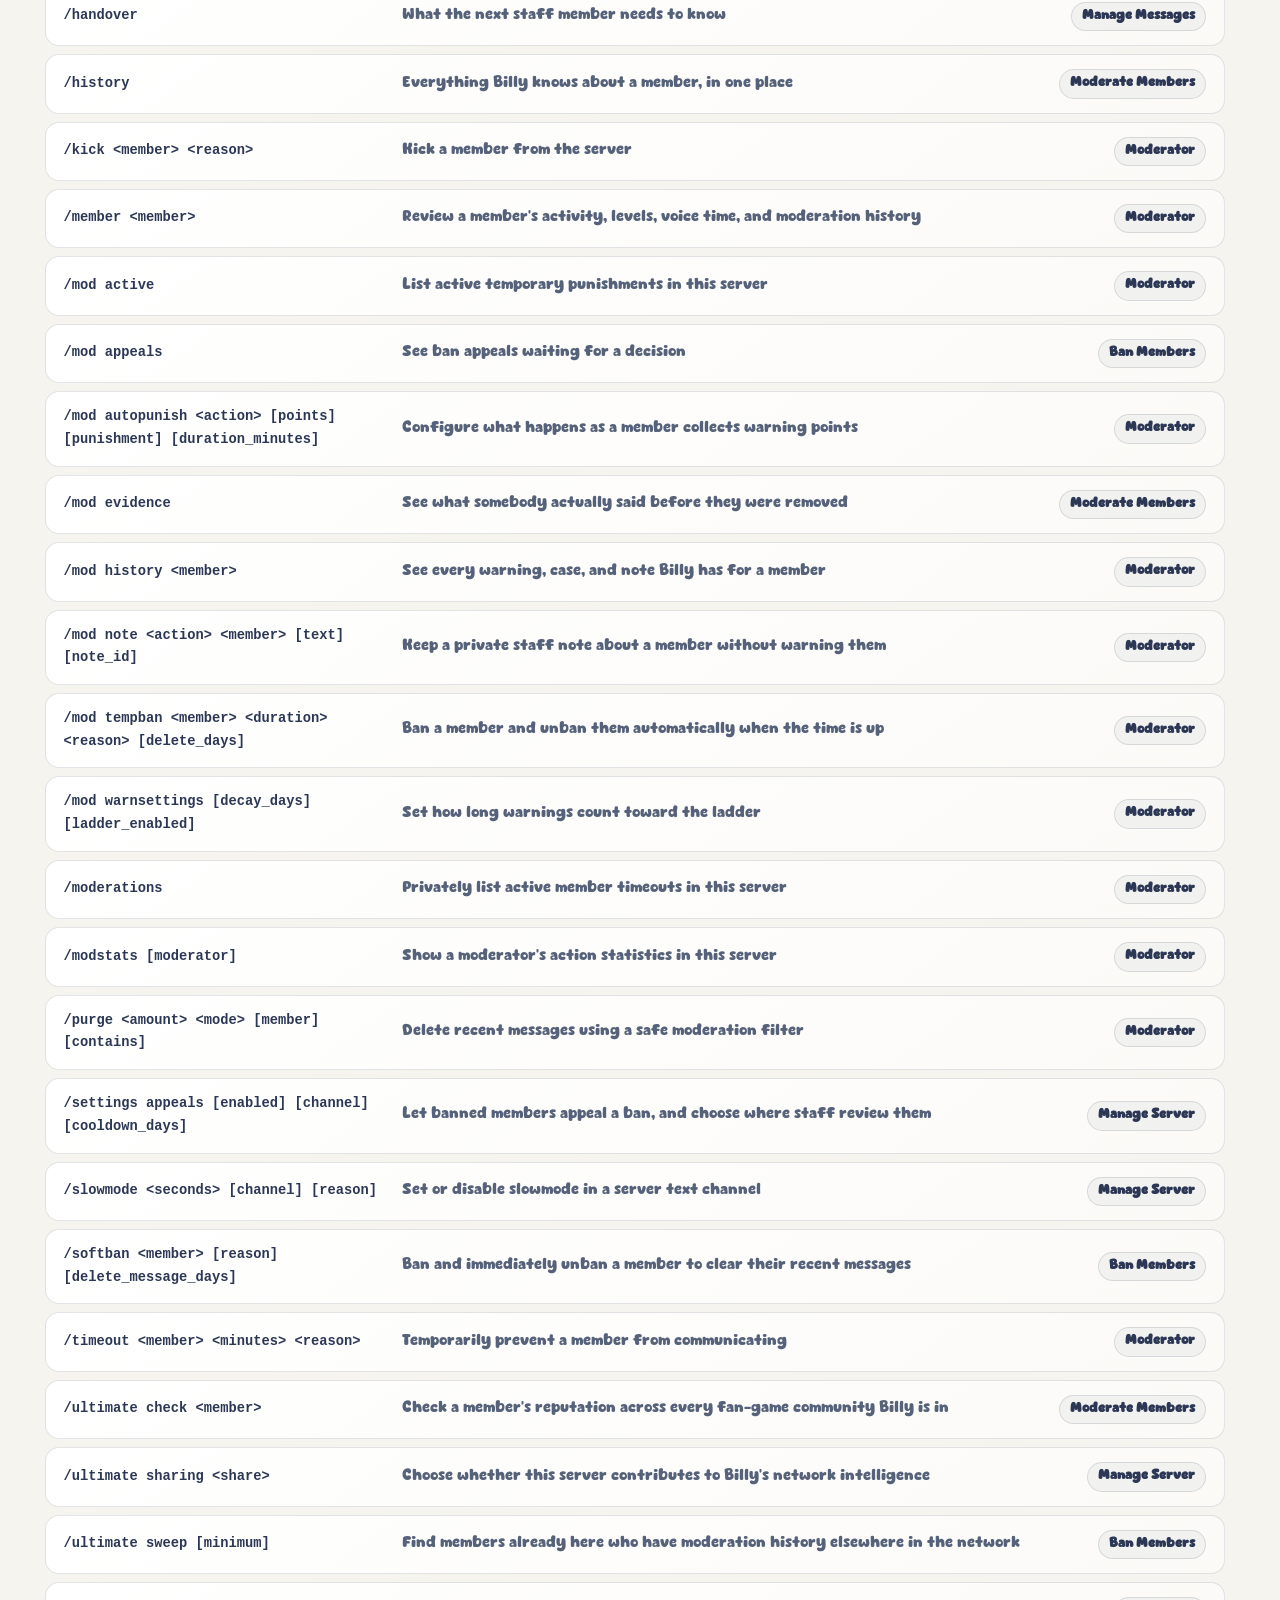
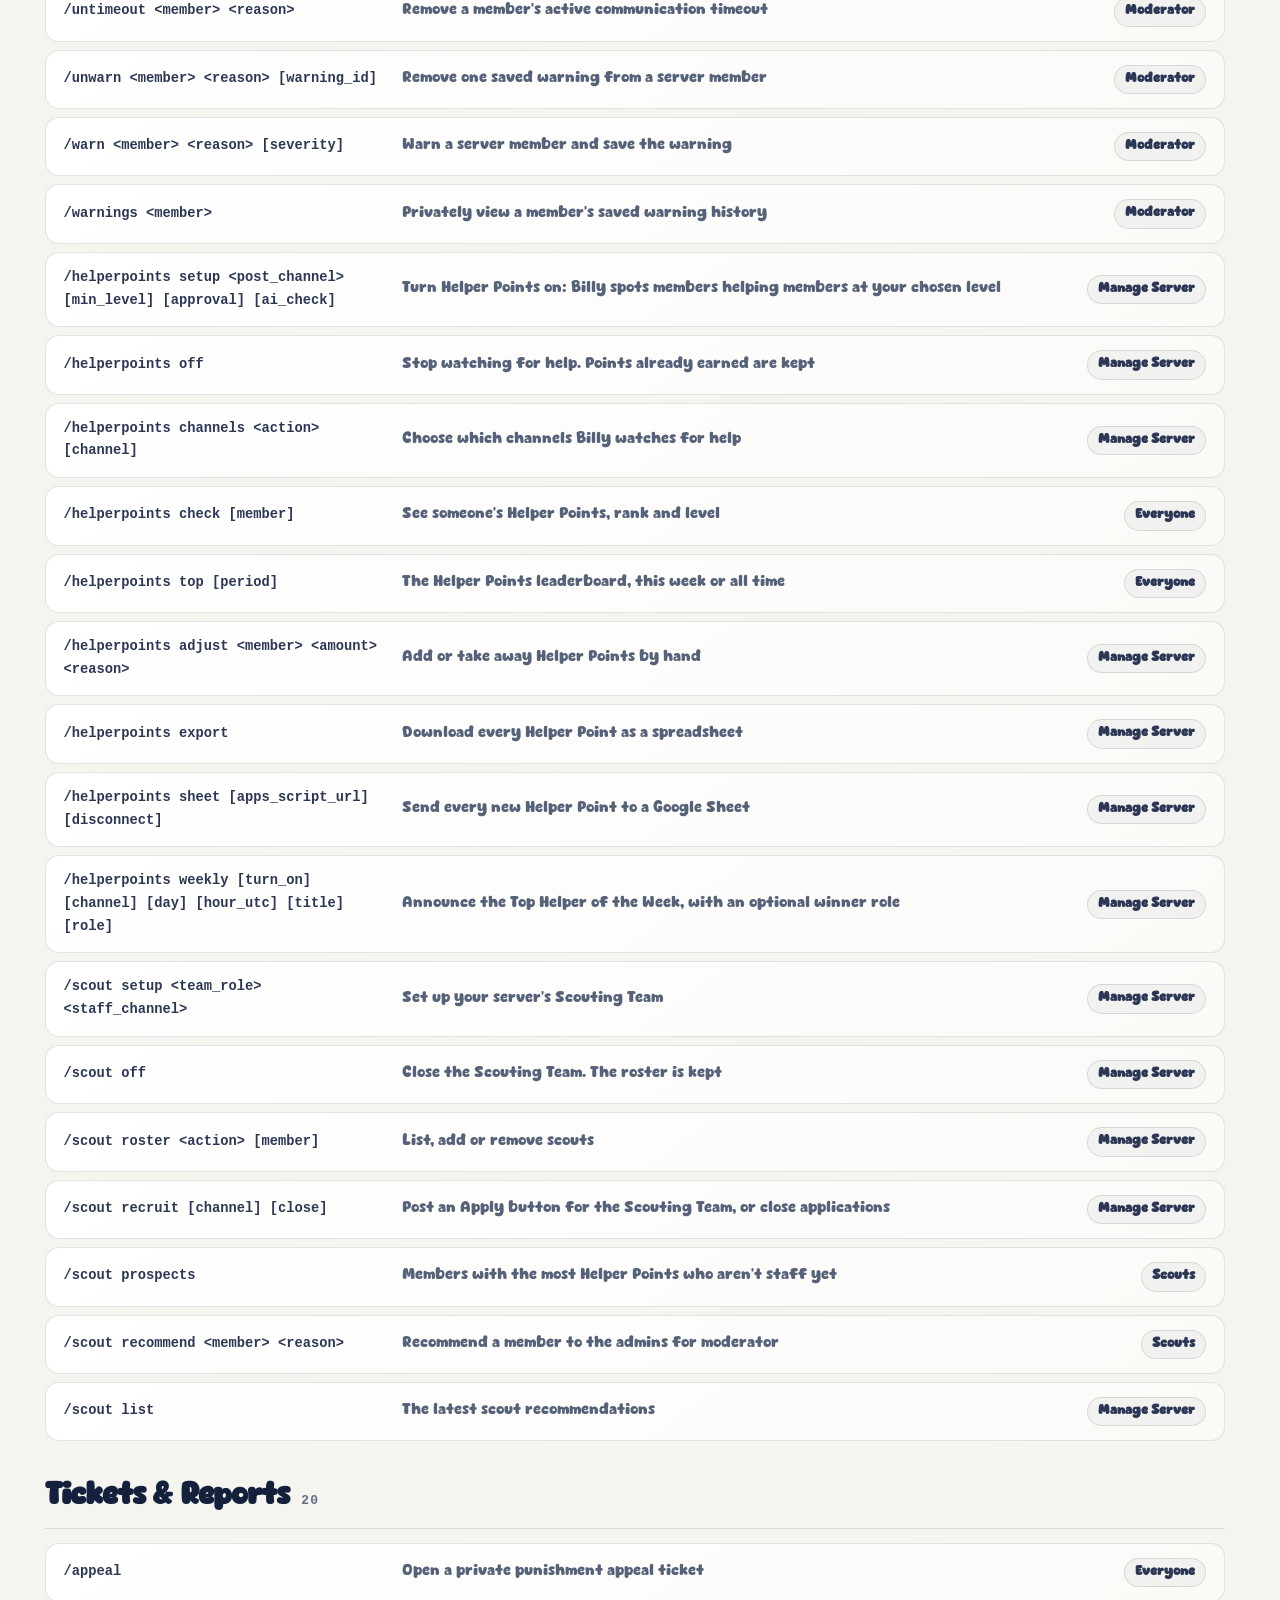
==== commit 327c74f2: "Lighter share image, accessible dashboard, /levels givexp og.png is what Discord shows when someone " ====
--- a/commands/index.html
+++ b/commands/index.html
@@ -8,6 +8,8 @@
 <meta property="og:title" content="Commands | Billy the AI">
 <meta property="og:description" content="Every Billy command, what it does, and the permission it needs.">
 <meta property="og:image" content="https://billy-the-ai.github.io/og.png">
+<meta property="og:image:width" content="1200">
+<meta property="og:image:height" content="630">
 <meta name="theme-color" content="#f6f4ee">
 <link rel="icon" href="/billy-icon.webp" type="image/webp">
 <script>document.documentElement.classList.add("js");</script>
@@ -36,7 +38,7 @@
 <main class="container">
   <section class="page-top">
     <h1>Commands</h1>
-    <p class="lede">Every command Billy has (329 in total), what it does, and who is allowed to use it.</p>
+    <p class="lede">Every command Billy has (330 in total), what it does, and who is allowed to use it.</p>
     <p class="note how-to"><b>Can't find a command in Discord?</b> Typing <code>/</code> shows 28 entries instead of all of them.
       Twelve are commands you type directly, like <code>/warn</code>, <code>/ban</code>, <code>/softban</code>, <code>/kick</code>, <code>/timeout</code>, <code>/purge</code>, <code>/ask</code>.
       The other sixteen are menus that hold everything else: <code>/moderation</code> <code>/automod</code> <code>/ai</code> <code>/tickets</code> <code>/events</code> <code>/giveaways</code> <code>/levels</code> <code>/leaderboards</code> <code>/community</code> <code>/form</code> <code>/rolemenu</code> <code>/setup</code> <code>/games</code> <code>/creator</code> <code>/subscriptions</code> <code>/official</code>.
@@ -46,7 +48,7 @@
   <div class="cmd-tools">
     <div class="cmd-search">
       <input id="cmdSearch" type="search" placeholder="Search, e.g. warn, level, ticket" aria-label="Search commands" autocomplete="off">
-      <span class="tag" id="cmdCount">329</span>
+      <span class="tag" id="cmdCount">330</span>
     </div>
     <nav class="cmd-jump" aria-label="Jump to a category">
       <a href="#getting-started">Getting Started</a>
@@ -250,7 +252,7 @@
         <li><code>/autopurge list</code><span>Which channels clear themselves</span><b class="tag">Manage Messages</b></li>
         <li><code>/autopurge off &lt;channel&gt;</code><span>Stop a channel clearing itself</span><b class="tag">Manage Messages</b></li>
         <li><code>/autopurge set &lt;channel&gt; &lt;minutes&gt;</code><span>Clear messages in a channel once they get old</span><b class="tag">Manage Messages</b></li>
-        <li><code>/ban &lt;member&gt; &lt;reason&gt; [delete_message_days]</code><span>Ban a member from the server</span><b class="tag">Moderator</b></li>
+        <li><code>/ban &lt;member&gt; &lt;reason&gt; [delete_message_days]</code><span>Ban someone, even if they already left the server</span><b class="tag">Moderator</b></li>
         <li><code>/case [case_number] [member]</code><span>Privately review saved moderation cases from this server</span><b class="tag">Moderator</b></li>
         <li><code>/copilot now</code><span>Show what Billy has noticed right now</span><b class="tag">Manage Server</b></li>
         <li><code>/copilot off</code><span>Stop the staff briefings</span><b class="tag">Manage Server</b></li>
@@ -403,10 +405,11 @@
     </section>
 
     <section class="cmd-group" id="levels-activity" data-name="Levels &amp; Activity">
-      <h2>Levels &amp; Activity <small>17</small></h2>
+      <h2>Levels &amp; Activity <small>18</small></h2>
       <ul class="cmd-list">
         <li><code>/leaderboard</code><span>Open all server activity leaderboards from one menu</span><b class="tag">Everyone</b></li>
         <li><code>/level [member]</code><span>Show a member&#x27;s message level, progress, and server rank</span><b class="tag">Everyone</b></li>
+        <li><code>/levels givexp &lt;role&gt; &lt;action&gt; &lt;amount&gt; [reason]</code><span>Give or remove XP for everyone with a role, in one go</span><b class="tag">Administrator</b></li>
         <li><code>/levels removereward &lt;level&gt;</code><span>Stop automatically granting the reward configured for one level</span><b class="tag">Manage Server</b></li>
         <li><code>/levels rewards</code><span>Show this server&#x27;s automatic message-level role rewards</span><b class="tag">Everyone</b></li>
         <li><code>/levels settings [confirm]</code><span>Create Billy&#x27;s recommended automatic level reward roles</span><b class="tag">Manage Server</b></li>
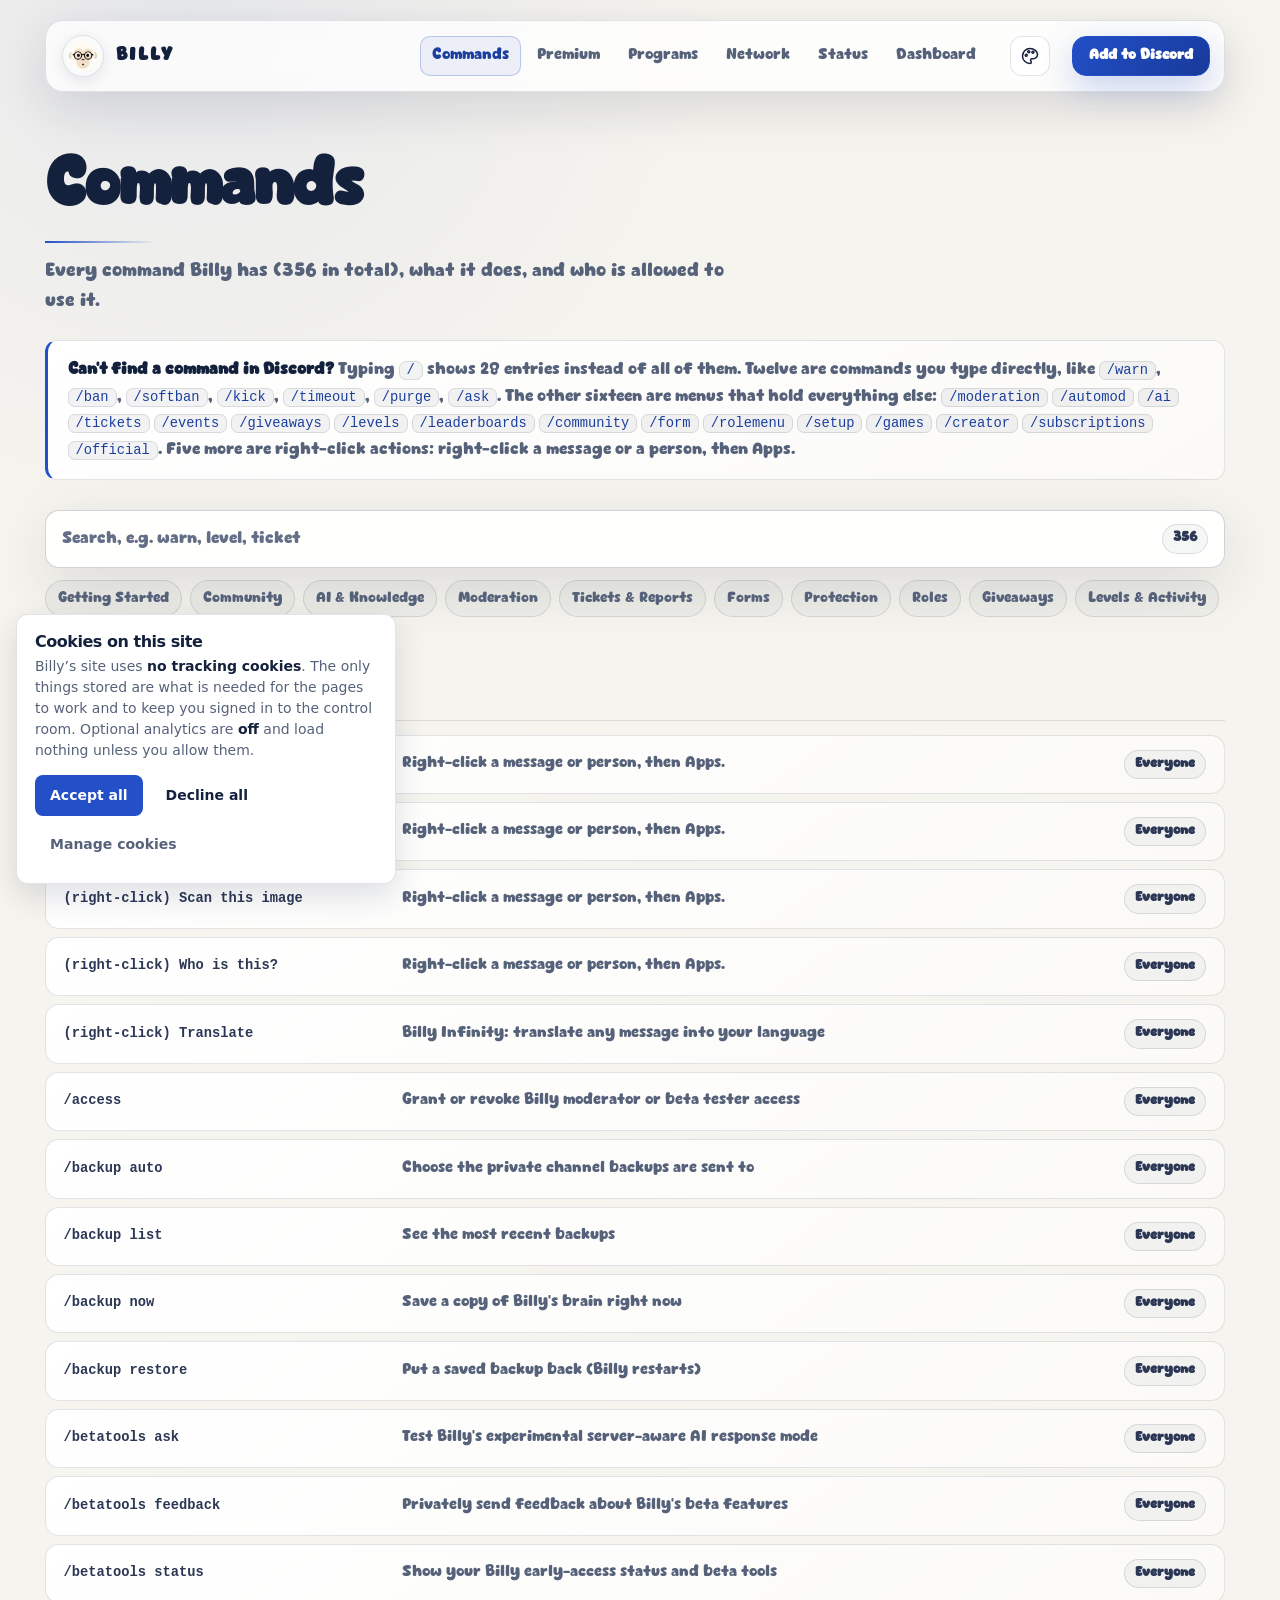
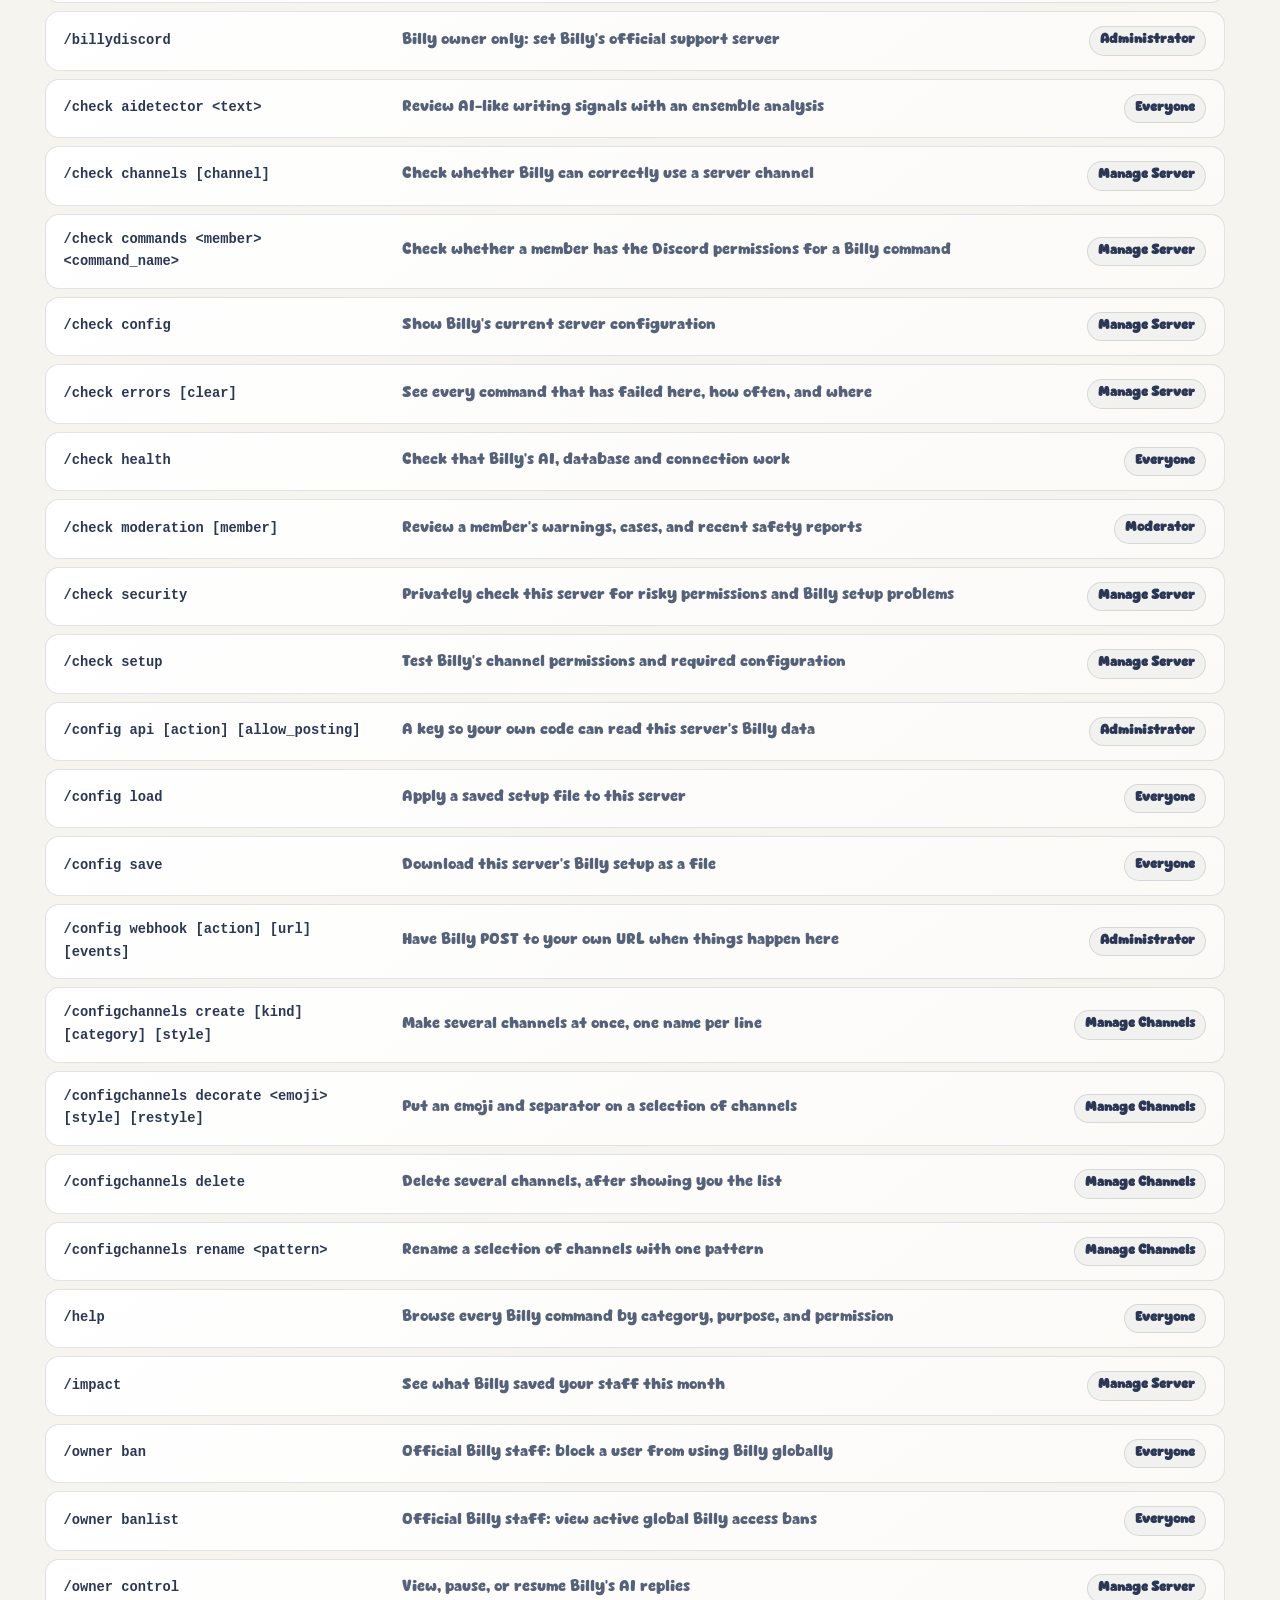
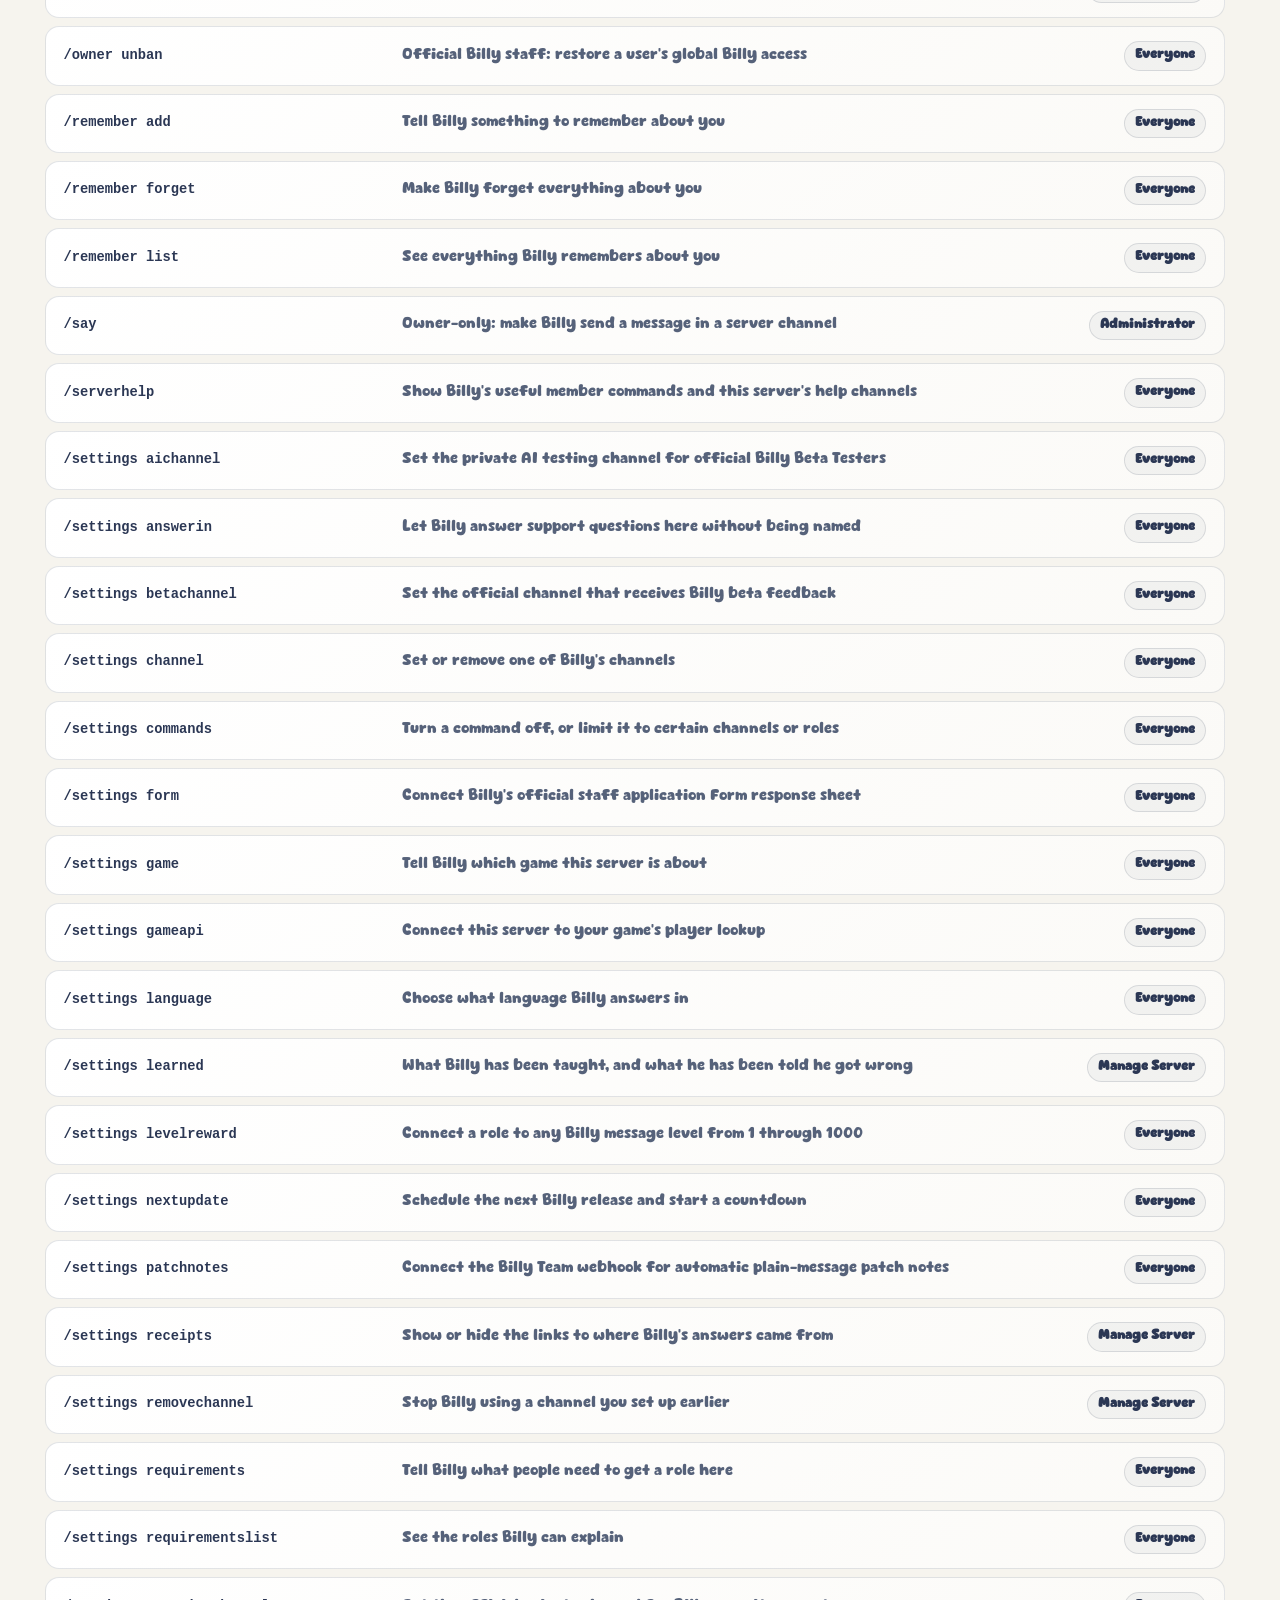
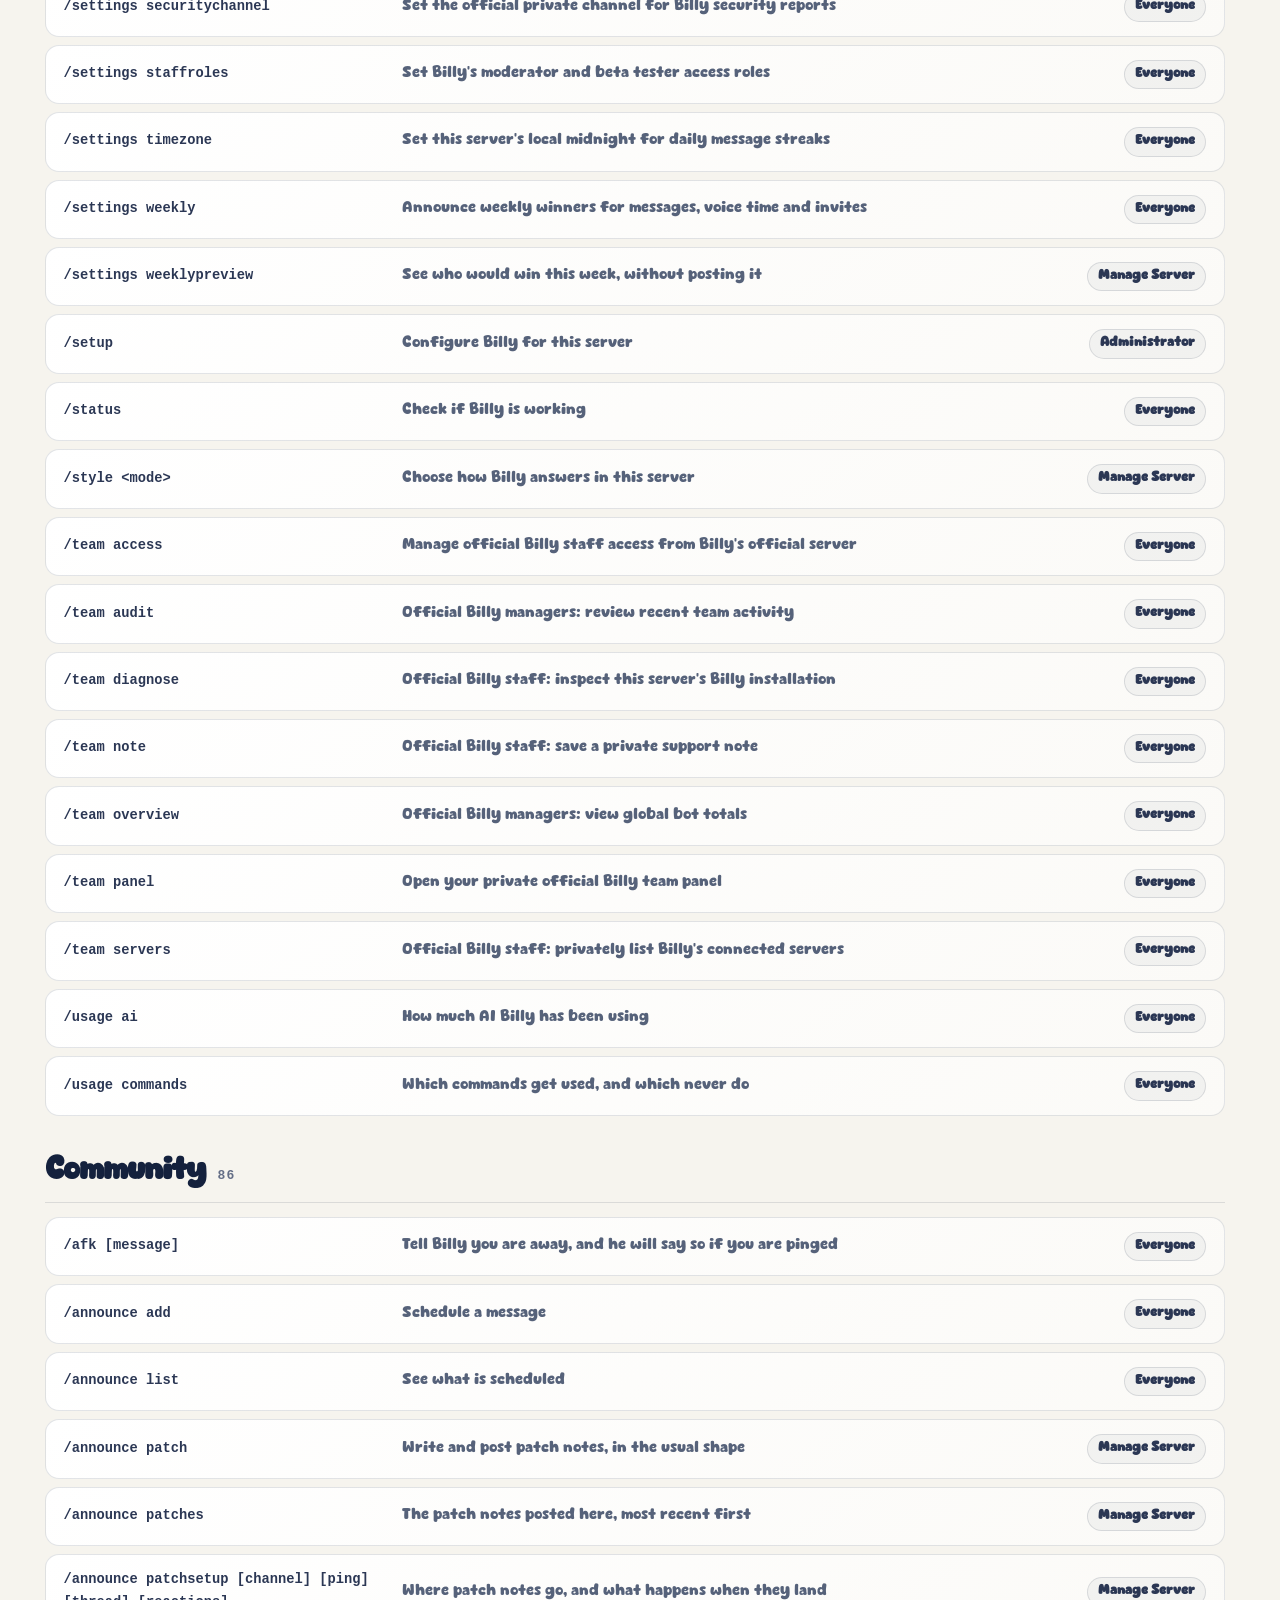
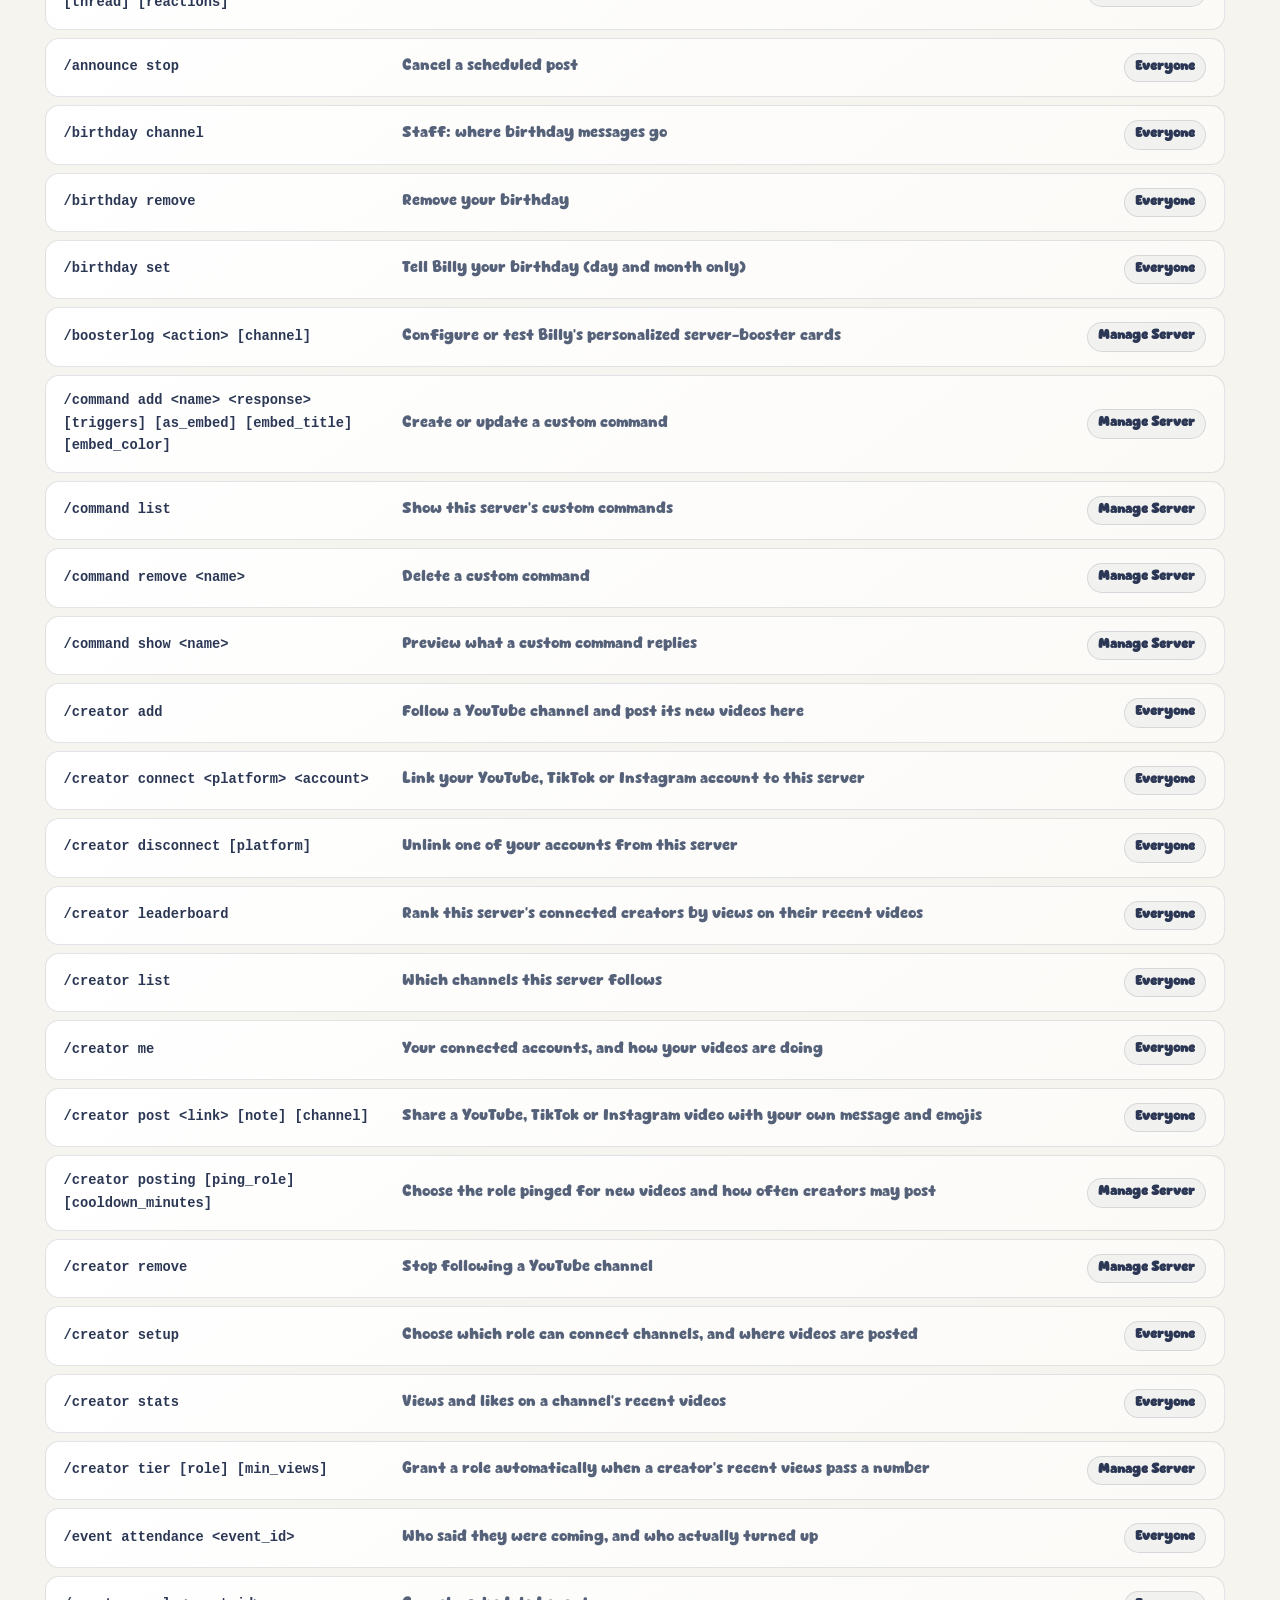
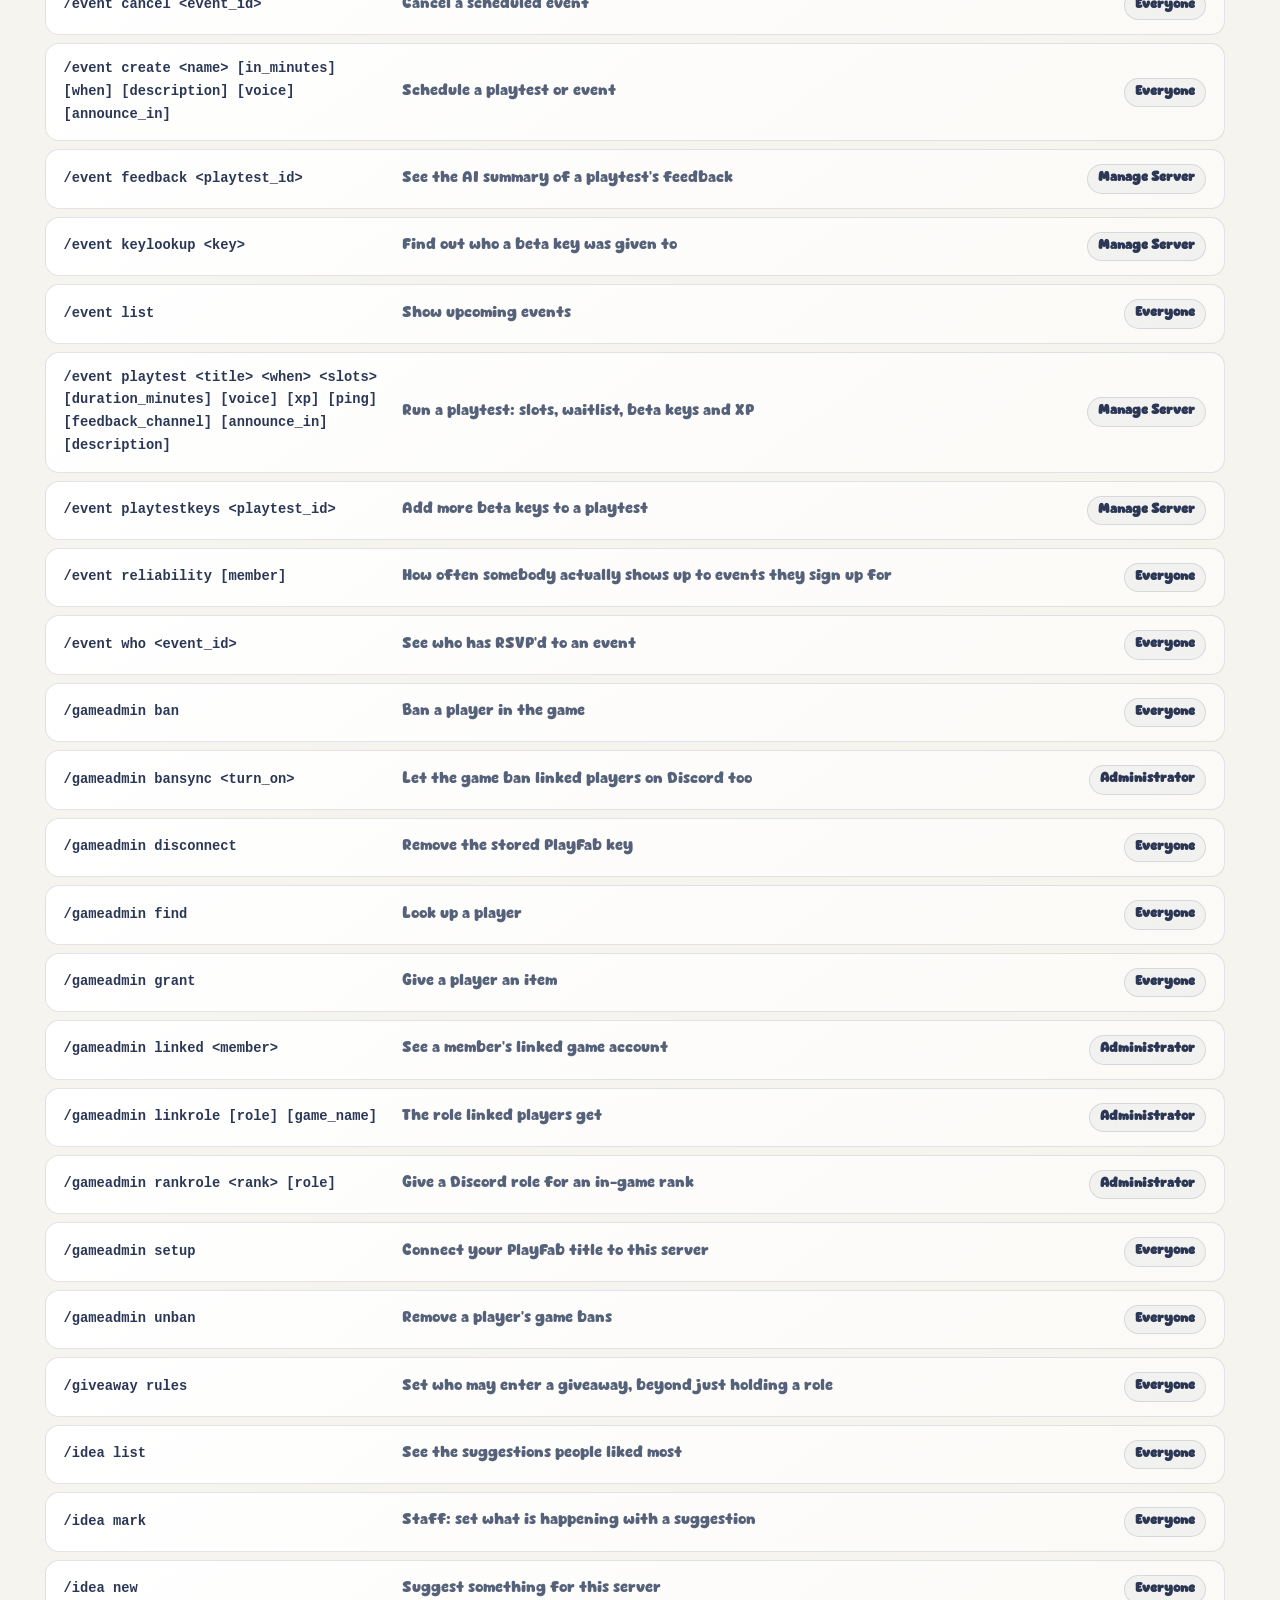
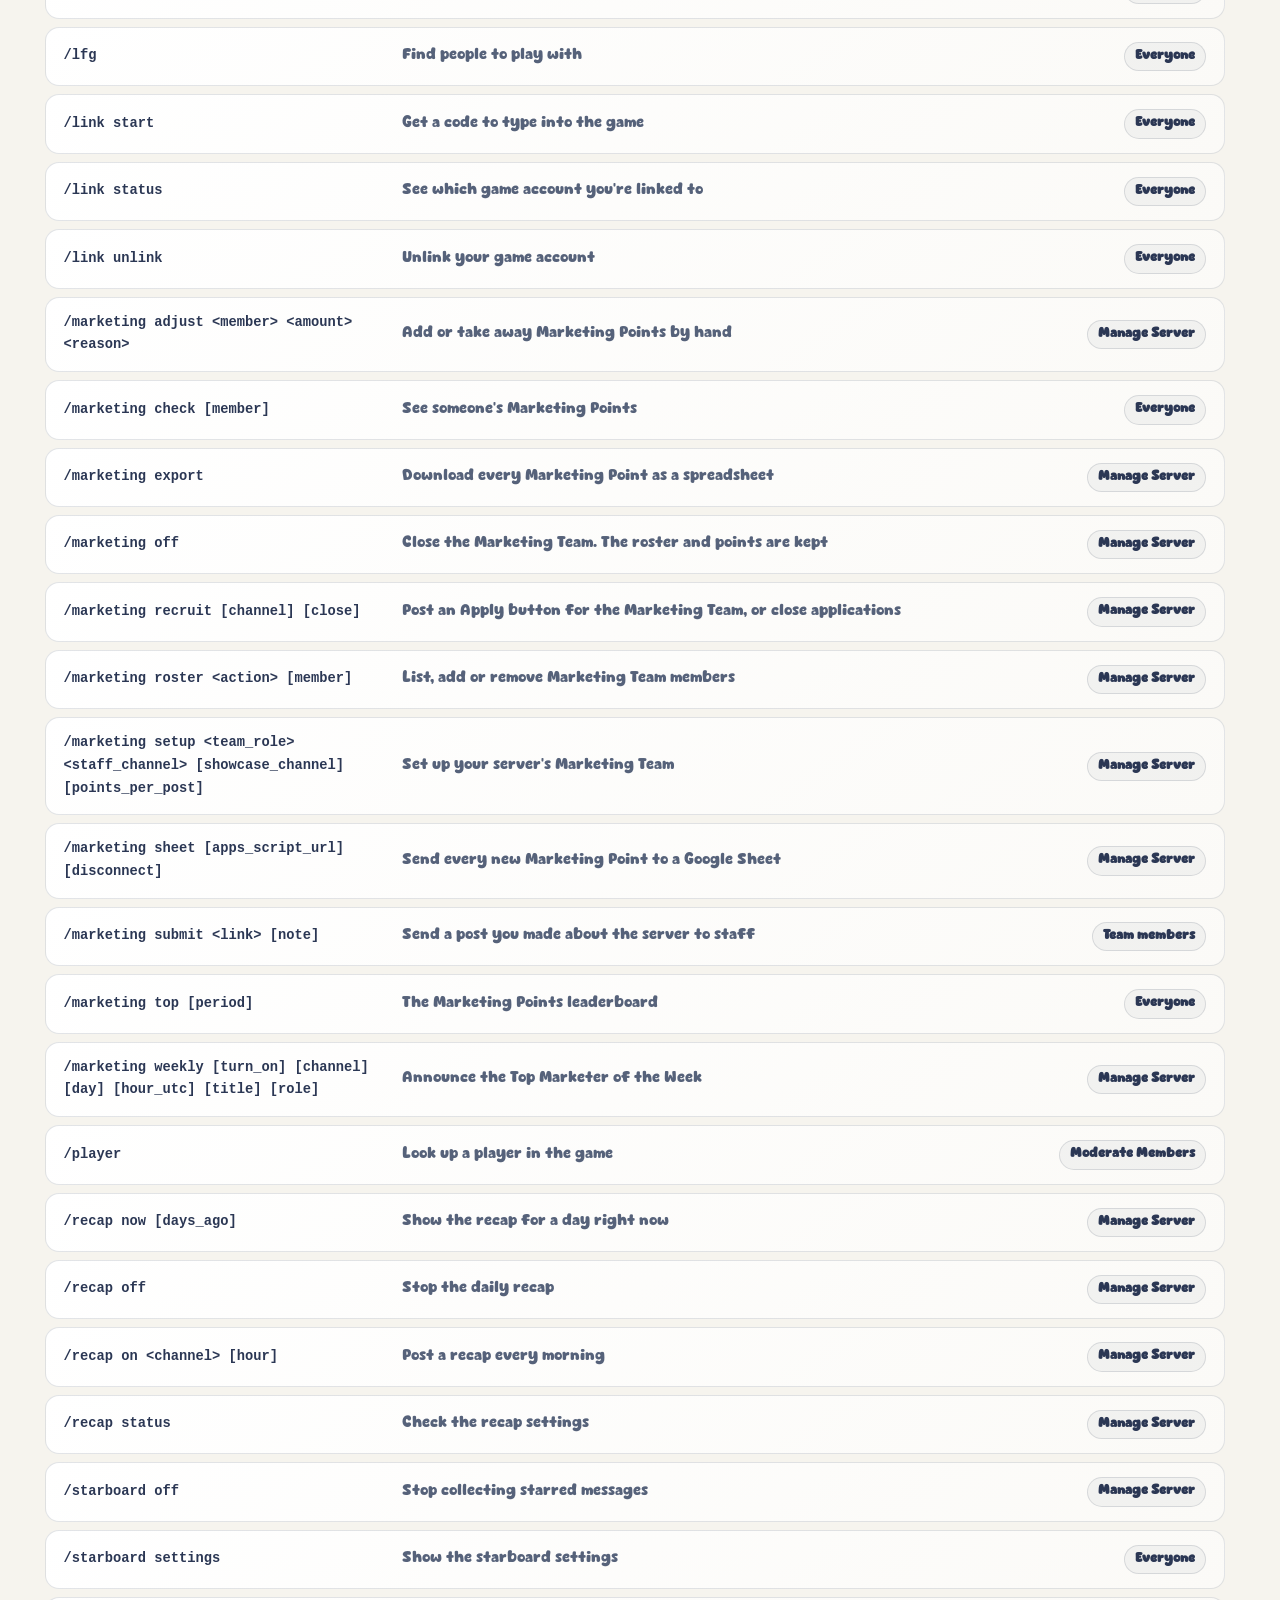
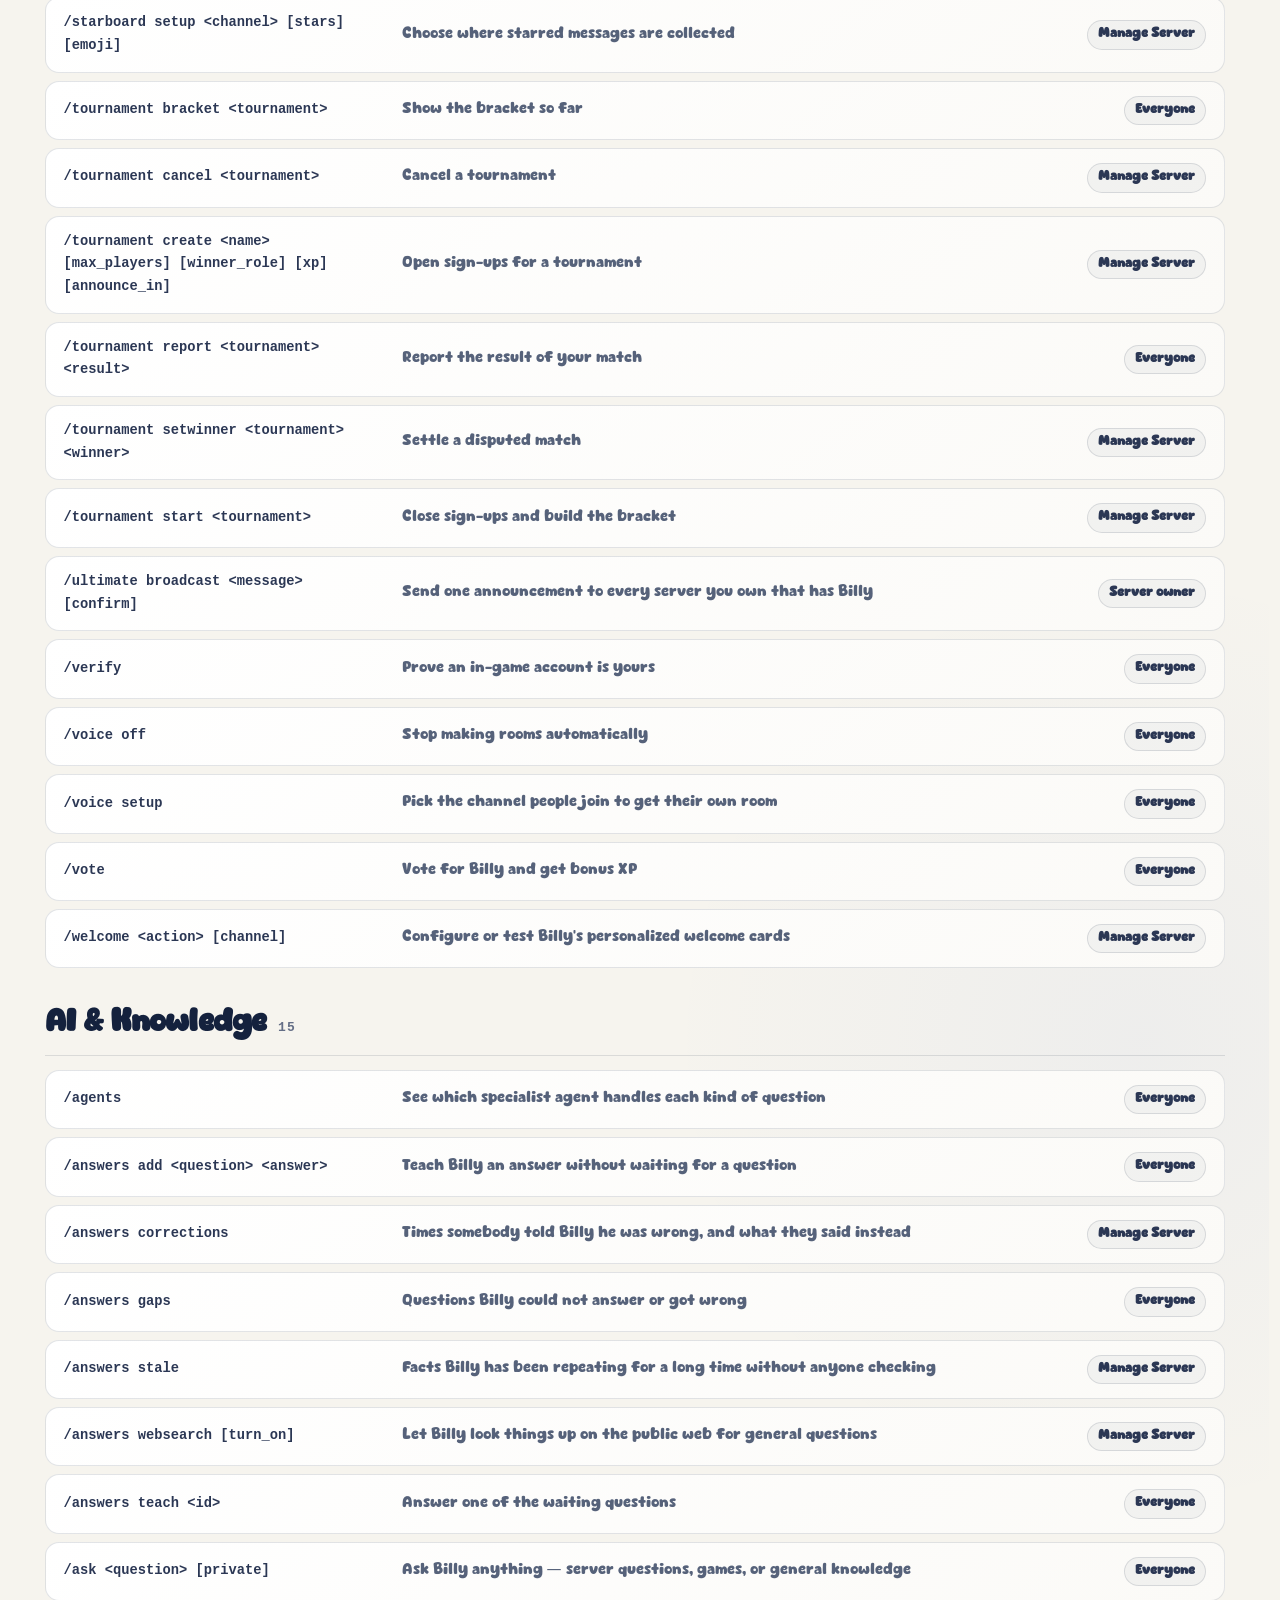
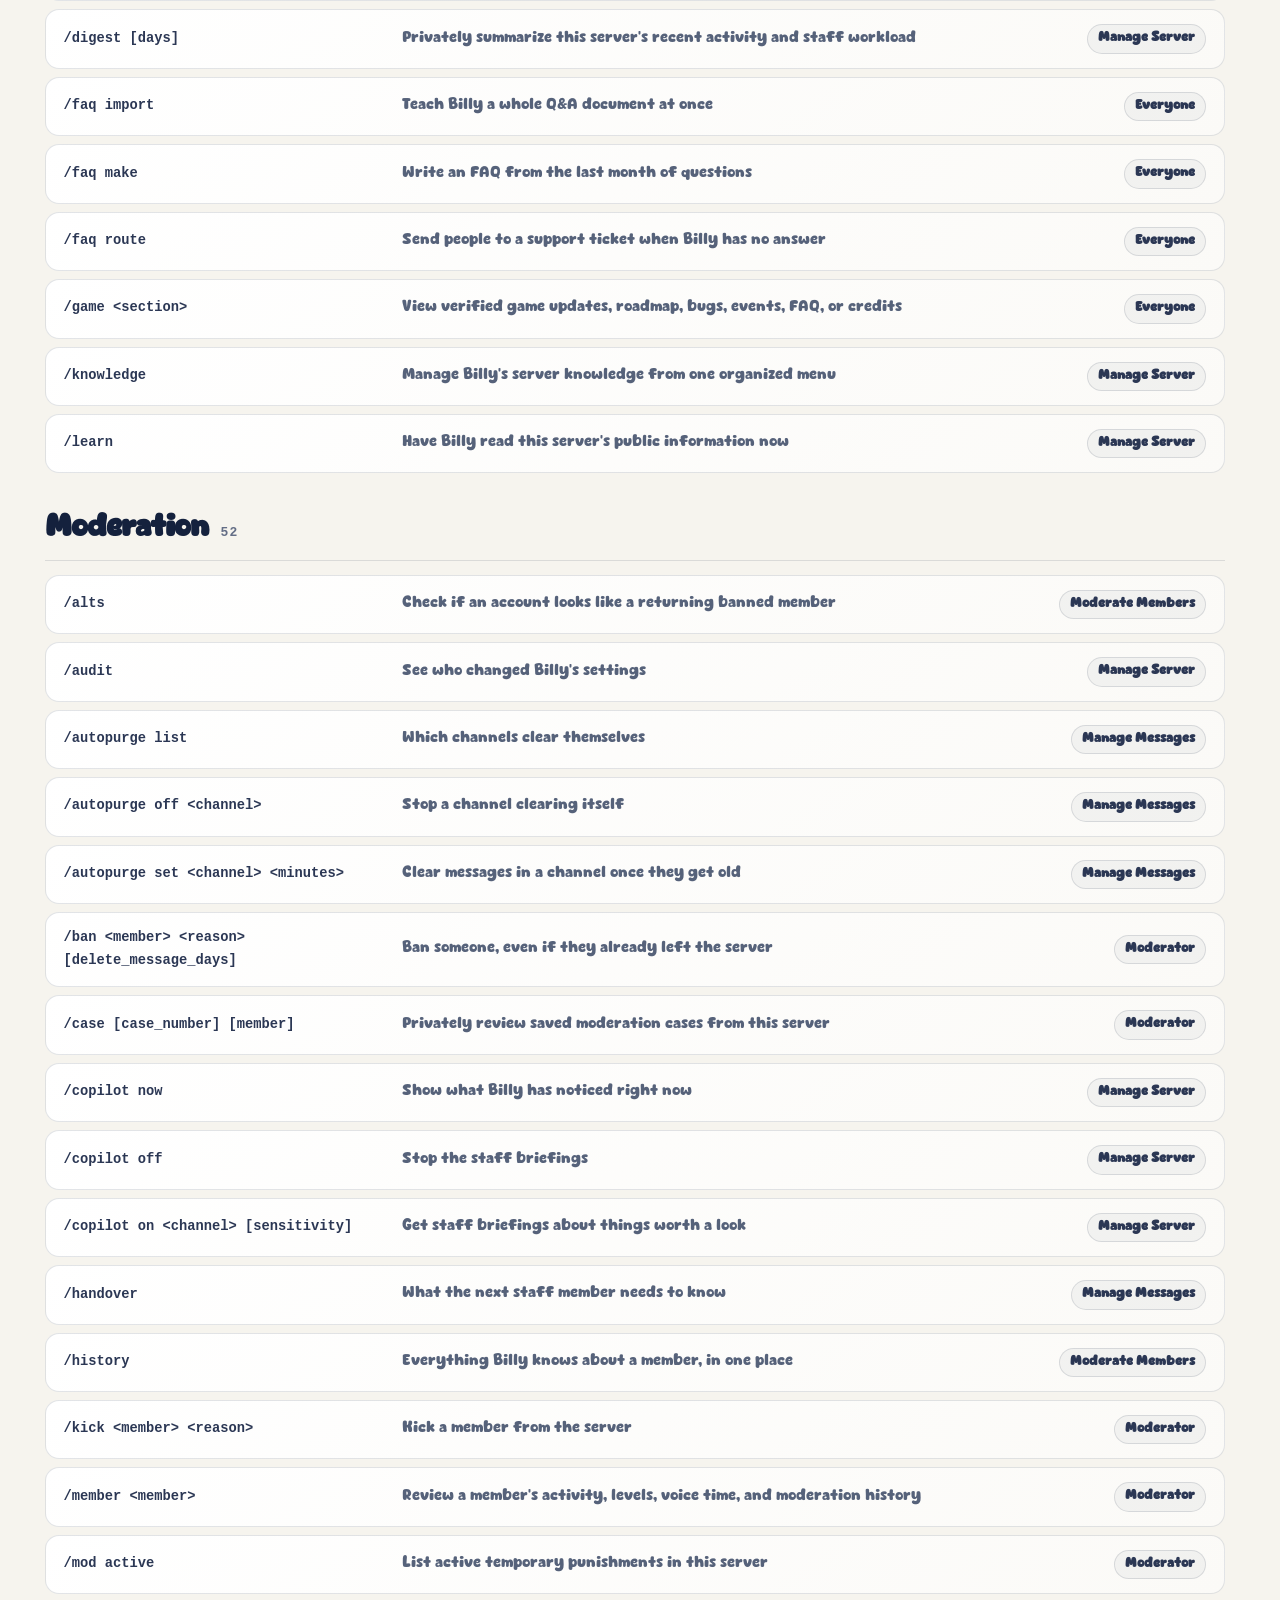
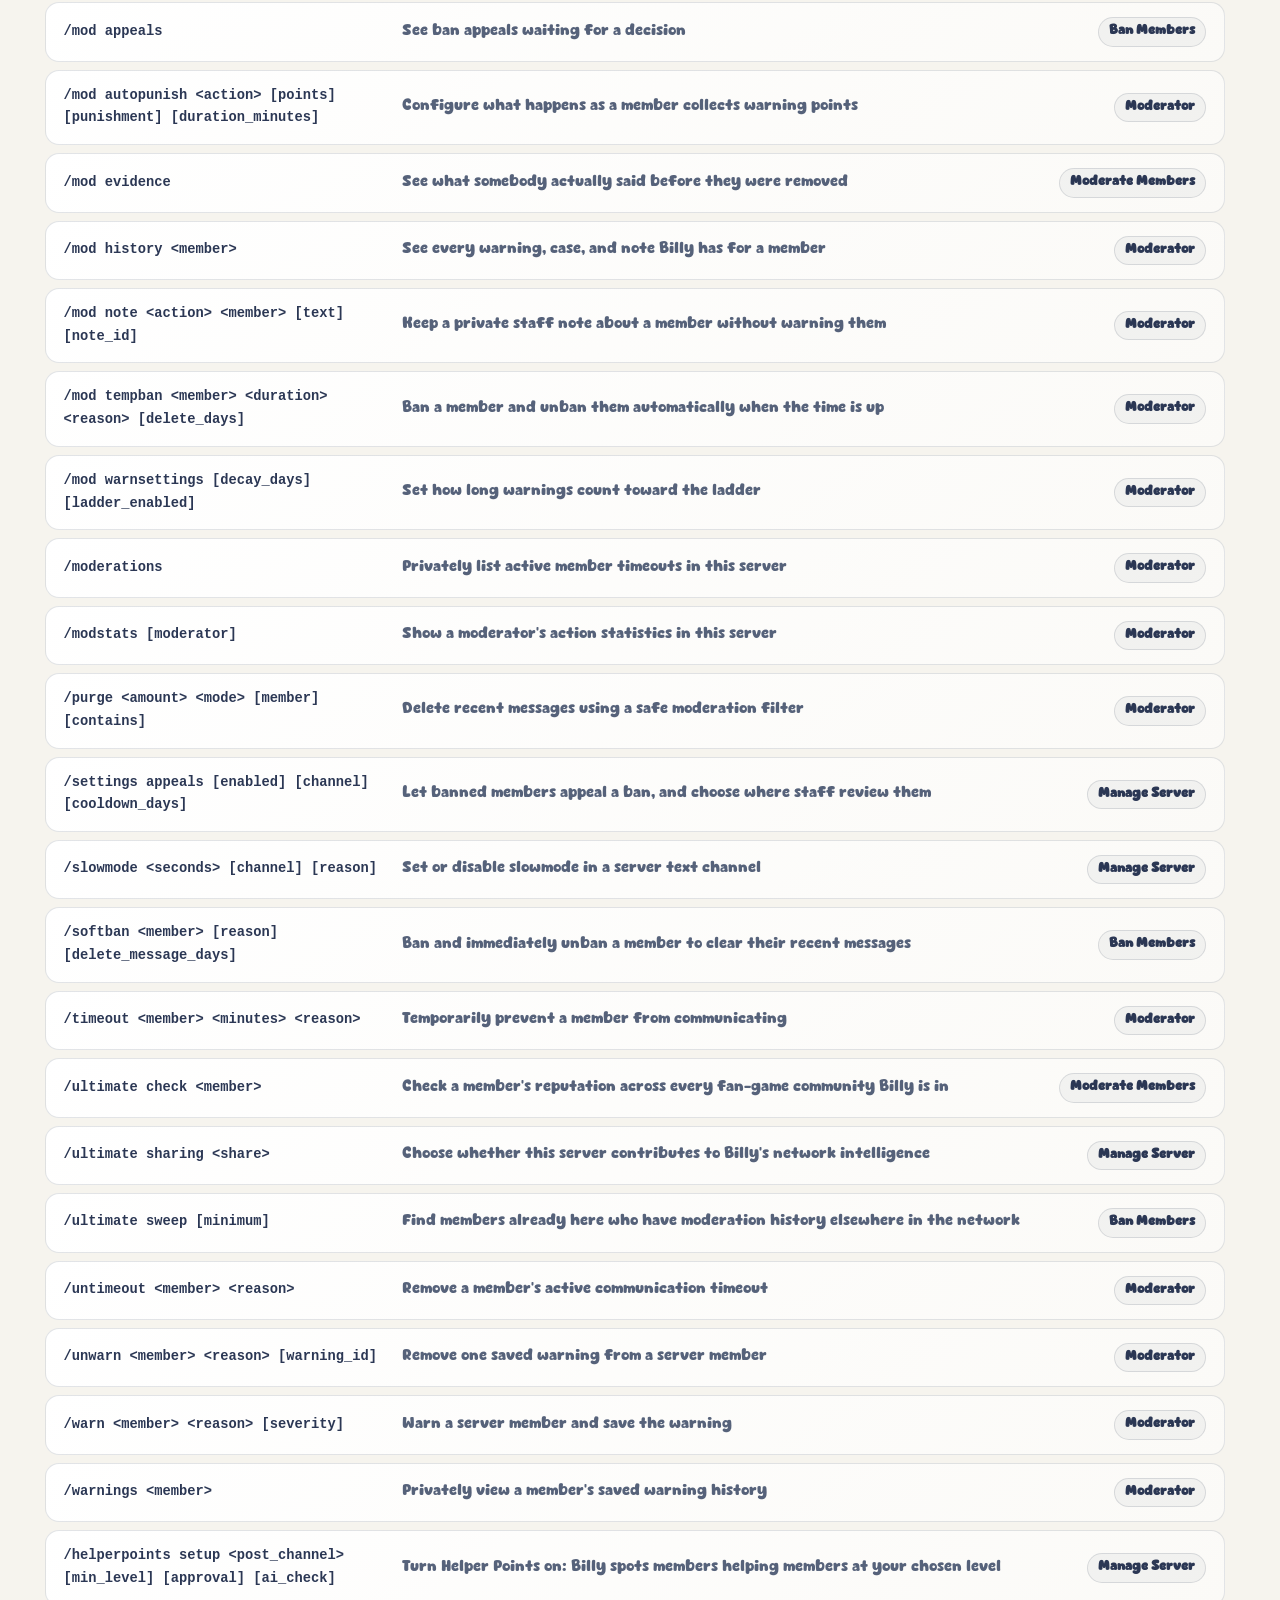
==== commit 4fdd4713: "The five community-voted updates, on the site Commands page: 26 new commands (356) -- /event playtes" ====
--- a/commands/index.html
+++ b/commands/index.html
@@ -38,7 +38,7 @@
 <main class="container">
   <section class="page-top">
     <h1>Commands</h1>
-    <p class="lede">Every command Billy has (330 in total), what it does, and who is allowed to use it.</p>
+    <p class="lede">Every command Billy has (356 in total), what it does, and who is allowed to use it.</p>
     <p class="note how-to"><b>Can't find a command in Discord?</b> Typing <code>/</code> shows 28 entries instead of all of them.
       Twelve are commands you type directly, like <code>/warn</code>, <code>/ban</code>, <code>/softban</code>, <code>/kick</code>, <code>/timeout</code>, <code>/purge</code>, <code>/ask</code>.
       The other sixteen are menus that hold everything else: <code>/moderation</code> <code>/automod</code> <code>/ai</code> <code>/tickets</code> <code>/events</code> <code>/giveaways</code> <code>/levels</code> <code>/leaderboards</code> <code>/community</code> <code>/form</code> <code>/rolemenu</code> <code>/setup</code> <code>/games</code> <code>/creator</code> <code>/subscriptions</code> <code>/official</code>.
@@ -48,7 +48,7 @@
   <div class="cmd-tools">
     <div class="cmd-search">
       <input id="cmdSearch" type="search" placeholder="Search, e.g. warn, level, ticket" aria-label="Search commands" autocomplete="off">
-      <span class="tag" id="cmdCount">330</span>
+      <span class="tag" id="cmdCount">356</span>
     </div>
     <nav class="cmd-jump" aria-label="Jump to a category">
       <a href="#getting-started">Getting Started</a>
@@ -149,19 +149,8 @@
     </section>
 
     <section class="cmd-group" id="community" data-name="Community">
-      <h2>Community <small>69</small></h2>
-      <ul class="cmd-list">
-        <li><code>/marketing setup &lt;team_role&gt; &lt;staff_channel&gt; [showcase_channel] [points_per_post]</code><span>Set up your server&#x27;s Marketing Team</span><b class="tag">Manage Server</b></li>
-        <li><code>/marketing off</code><span>Close the Marketing Team. The roster and points are kept</span><b class="tag">Manage Server</b></li>
-        <li><code>/marketing roster &lt;action&gt; [member]</code><span>List, add or remove Marketing Team members</span><b class="tag">Manage Server</b></li>
-        <li><code>/marketing recruit [channel] [close]</code><span>Post an Apply button for the Marketing Team, or close applications</span><b class="tag">Manage Server</b></li>
-        <li><code>/marketing submit &lt;link&gt; [note]</code><span>Send a post you made about the server to staff</span><b class="tag">Team members</b></li>
-        <li><code>/marketing top [period]</code><span>The Marketing Points leaderboard</span><b class="tag">Everyone</b></li>
-        <li><code>/marketing check [member]</code><span>See someone&#x27;s Marketing Points</span><b class="tag">Everyone</b></li>
-        <li><code>/marketing adjust &lt;member&gt; &lt;amount&gt; &lt;reason&gt;</code><span>Add or take away Marketing Points by hand</span><b class="tag">Manage Server</b></li>
-        <li><code>/marketing export</code><span>Download every Marketing Point as a spreadsheet</span><b class="tag">Manage Server</b></li>
-        <li><code>/marketing sheet [apps_script_url] [disconnect]</code><span>Send every new Marketing Point to a Google Sheet</span><b class="tag">Manage Server</b></li>
-        <li><code>/marketing weekly [turn_on] [channel] [day] [hour_utc] [title] [role]</code><span>Announce the Top Marketer of the Week</span><b class="tag">Manage Server</b></li>
+      <h2>Community <small>86</small></h2>
+      <ul class="cmd-list">
         <li><code>/afk [message]</code><span>Tell Billy you are away, and he will say so if you are pinged</span><b class="tag">Everyone</b></li>
         <li><code>/announce add</code><span>Schedule a message</span><b class="tag">Everyone</b></li>
         <li><code>/announce list</code><span>See what is scheduled</span><b class="tag">Everyone</b></li>
@@ -192,13 +181,21 @@
         <li><code>/event attendance &lt;event_id&gt;</code><span>Who said they were coming, and who actually turned up</span><b class="tag">Everyone</b></li>
         <li><code>/event cancel &lt;event_id&gt;</code><span>Cancel a scheduled event</span><b class="tag">Everyone</b></li>
         <li><code>/event create &lt;name&gt; [in_minutes] [when] [description] [voice] [announce_in]</code><span>Schedule a playtest or event</span><b class="tag">Everyone</b></li>
+        <li><code>/event feedback &lt;playtest_id&gt;</code><span>See the AI summary of a playtest&#x27;s feedback</span><b class="tag">Manage Server</b></li>
+        <li><code>/event keylookup &lt;key&gt;</code><span>Find out who a beta key was given to</span><b class="tag">Manage Server</b></li>
         <li><code>/event list</code><span>Show upcoming events</span><b class="tag">Everyone</b></li>
+        <li><code>/event playtest &lt;title&gt; &lt;when&gt; &lt;slots&gt; [duration_minutes] [voice] [xp] [ping] [feedback_channel] [announce_in] [description]</code><span>Run a playtest: slots, waitlist, beta keys and XP</span><b class="tag">Manage Server</b></li>
+        <li><code>/event playtestkeys &lt;playtest_id&gt;</code><span>Add more beta keys to a playtest</span><b class="tag">Manage Server</b></li>
         <li><code>/event reliability [member]</code><span>How often somebody actually shows up to events they sign up for</span><b class="tag">Everyone</b></li>
         <li><code>/event who &lt;event_id&gt;</code><span>See who has RSVP&#x27;d to an event</span><b class="tag">Everyone</b></li>
         <li><code>/gameadmin ban</code><span>Ban a player in the game</span><b class="tag">Everyone</b></li>
+        <li><code>/gameadmin bansync &lt;turn_on&gt;</code><span>Let the game ban linked players on Discord too</span><b class="tag">Administrator</b></li>
         <li><code>/gameadmin disconnect</code><span>Remove the stored PlayFab key</span><b class="tag">Everyone</b></li>
         <li><code>/gameadmin find</code><span>Look up a player</span><b class="tag">Everyone</b></li>
         <li><code>/gameadmin grant</code><span>Give a player an item</span><b class="tag">Everyone</b></li>
+        <li><code>/gameadmin linked &lt;member&gt;</code><span>See a member&#x27;s linked game account</span><b class="tag">Administrator</b></li>
+        <li><code>/gameadmin linkrole [role] [game_name]</code><span>The role linked players get</span><b class="tag">Administrator</b></li>
+        <li><code>/gameadmin rankrole &lt;rank&gt; [role]</code><span>Give a Discord role for an in-game rank</span><b class="tag">Administrator</b></li>
         <li><code>/gameadmin setup</code><span>Connect your PlayFab title to this server</span><b class="tag">Everyone</b></li>
         <li><code>/gameadmin unban</code><span>Remove a player&#x27;s game bans</span><b class="tag">Everyone</b></li>
         <li><code>/giveaway rules</code><span>Set who may enter a giveaway, beyond just holding a role</span><b class="tag">Everyone</b></li>
@@ -206,6 +203,20 @@
         <li><code>/idea mark</code><span>Staff: set what is happening with a suggestion</span><b class="tag">Everyone</b></li>
         <li><code>/idea new</code><span>Suggest something for this server</span><b class="tag">Everyone</b></li>
         <li><code>/lfg</code><span>Find people to play with</span><b class="tag">Everyone</b></li>
+        <li><code>/link start</code><span>Get a code to type into the game</span><b class="tag">Everyone</b></li>
+        <li><code>/link status</code><span>See which game account you&#x27;re linked to</span><b class="tag">Everyone</b></li>
+        <li><code>/link unlink</code><span>Unlink your game account</span><b class="tag">Everyone</b></li>
+        <li><code>/marketing adjust &lt;member&gt; &lt;amount&gt; &lt;reason&gt;</code><span>Add or take away Marketing Points by hand</span><b class="tag">Manage Server</b></li>
+        <li><code>/marketing check [member]</code><span>See someone&#x27;s Marketing Points</span><b class="tag">Everyone</b></li>
+        <li><code>/marketing export</code><span>Download every Marketing Point as a spreadsheet</span><b class="tag">Manage Server</b></li>
+        <li><code>/marketing off</code><span>Close the Marketing Team. The roster and points are kept</span><b class="tag">Manage Server</b></li>
+        <li><code>/marketing recruit [channel] [close]</code><span>Post an Apply button for the Marketing Team, or close applications</span><b class="tag">Manage Server</b></li>
+        <li><code>/marketing roster &lt;action&gt; [member]</code><span>List, add or remove Marketing Team members</span><b class="tag">Manage Server</b></li>
+        <li><code>/marketing setup &lt;team_role&gt; &lt;staff_channel&gt; [showcase_channel] [points_per_post]</code><span>Set up your server&#x27;s Marketing Team</span><b class="tag">Manage Server</b></li>
+        <li><code>/marketing sheet [apps_script_url] [disconnect]</code><span>Send every new Marketing Point to a Google Sheet</span><b class="tag">Manage Server</b></li>
+        <li><code>/marketing submit &lt;link&gt; [note]</code><span>Send a post you made about the server to staff</span><b class="tag">Team members</b></li>
+        <li><code>/marketing top [period]</code><span>The Marketing Points leaderboard</span><b class="tag">Everyone</b></li>
+        <li><code>/marketing weekly [turn_on] [channel] [day] [hour_utc] [title] [role]</code><span>Announce the Top Marketer of the Week</span><b class="tag">Manage Server</b></li>
         <li><code>/player</code><span>Look up a player in the game</span><b class="tag">Moderate Members</b></li>
         <li><code>/recap now [days_ago]</code><span>Show the recap for a day right now</span><b class="tag">Manage Server</b></li>
         <li><code>/recap off</code><span>Stop the daily recap</span><b class="tag">Manage Server</b></li>
@@ -214,6 +225,12 @@
         <li><code>/starboard off</code><span>Stop collecting starred messages</span><b class="tag">Manage Server</b></li>
         <li><code>/starboard settings</code><span>Show the starboard settings</span><b class="tag">Everyone</b></li>
         <li><code>/starboard setup &lt;channel&gt; [stars] [emoji]</code><span>Choose where starred messages are collected</span><b class="tag">Manage Server</b></li>
+        <li><code>/tournament bracket &lt;tournament&gt;</code><span>Show the bracket so far</span><b class="tag">Everyone</b></li>
+        <li><code>/tournament cancel &lt;tournament&gt;</code><span>Cancel a tournament</span><b class="tag">Manage Server</b></li>
+        <li><code>/tournament create &lt;name&gt; [max_players] [winner_role] [xp] [announce_in]</code><span>Open sign-ups for a tournament</span><b class="tag">Manage Server</b></li>
+        <li><code>/tournament report &lt;tournament&gt; &lt;result&gt;</code><span>Report the result of your match</span><b class="tag">Everyone</b></li>
+        <li><code>/tournament setwinner &lt;tournament&gt; &lt;winner&gt;</code><span>Settle a disputed match</span><b class="tag">Manage Server</b></li>
+        <li><code>/tournament start &lt;tournament&gt;</code><span>Close sign-ups and build the bracket</span><b class="tag">Manage Server</b></li>
         <li><code>/ultimate broadcast &lt;message&gt; [confirm]</code><span>Send one announcement to every server you own that has Billy</span><b class="tag">Server owner</b></li>
         <li><code>/verify</code><span>Prove an in-game account is yours</span><b class="tag">Everyone</b></li>
         <li><code>/voice off</code><span>Stop making rooms automatically</span><b class="tag">Everyone</b></li>
@@ -405,8 +422,13 @@
     </section>
 
     <section class="cmd-group" id="levels-activity" data-name="Levels &amp; Activity">
-      <h2>Levels &amp; Activity <small>18</small></h2>
-      <ul class="cmd-list">
+      <h2>Levels &amp; Activity <small>27</small></h2>
+      <ul class="cmd-list">
+        <li><code>/coins adjust &lt;member&gt; &lt;action&gt; &lt;amount&gt; [reason]</code><span>Give or take coins</span><b class="tag">Manage Server</b></li>
+        <li><code>/coins balance [member]</code><span>How many coins you (or someone) have</span><b class="tag">Everyone</b></li>
+        <li><code>/coins pay &lt;member&gt; &lt;amount&gt;</code><span>Give some of your coins to another member</span><b class="tag">Everyone</b></li>
+        <li><code>/coins setup [turn_on] [name] [emoji] [per_message] [per_help] [per_event]</code><span>Switch the economy on and set how coins are earned</span><b class="tag">Manage Server</b></li>
+        <li><code>/coins top</code><span>The richest members of this server</span><b class="tag">Everyone</b></li>
         <li><code>/leaderboard</code><span>Open all server activity leaderboards from one menu</span><b class="tag">Everyone</b></li>
         <li><code>/level [member]</code><span>Show a member&#x27;s message level, progress, and server rank</span><b class="tag">Everyone</b></li>
         <li><code>/levels givexp &lt;role&gt; &lt;action&gt; &lt;amount&gt; [reason]</code><span>Give or remove XP for everyone with a role, in one go</span><b class="tag">Administrator</b></li>
@@ -420,6 +442,10 @@
         <li><code>/profile verify &lt;member&gt; [game] [verified]</code><span>Staff: mark a linked name as checked</span><b class="tag">Everyone</b></li>
         <li><code>/profile view [member]</code><span>See someone&#x27;s linked in-game names</span><b class="tag">Everyone</b></li>
         <li><code>/profile whois &lt;ign&gt;</code><span>Find which member an in-game name belongs to</span><b class="tag">Everyone</b></li>
+        <li><code>/shop add &lt;name&gt; &lt;price&gt; &lt;role&gt; [stock] [description]</code><span>Put a role up for sale</span><b class="tag">Manage Server</b></li>
+        <li><code>/shop browse</code><span>See what&#x27;s for sale, and buy something</span><b class="tag">Everyone</b></li>
+        <li><code>/shop buy &lt;item&gt;</code><span>Buy something from the shop</span><b class="tag">Everyone</b></li>
+        <li><code>/shop remove &lt;item&gt;</code><span>Take something out of the shop</span><b class="tag">Manage Server</b></li>
         <li><code>/ultimate insights [days]</code><span>A deep activity report for this server</span><b class="tag">Manage Server</b></li>
         <li><code>/xp &lt;action&gt; &lt;amount&gt; [member] [reason]</code><span>Administrator: give or remove a member&#x27;s server-local level XP</span><b class="tag">Administrator</b></li>
         <li><code>/xpevent list</code><span>Show scheduled XP events</span><b class="tag">Manage Server</b></li>
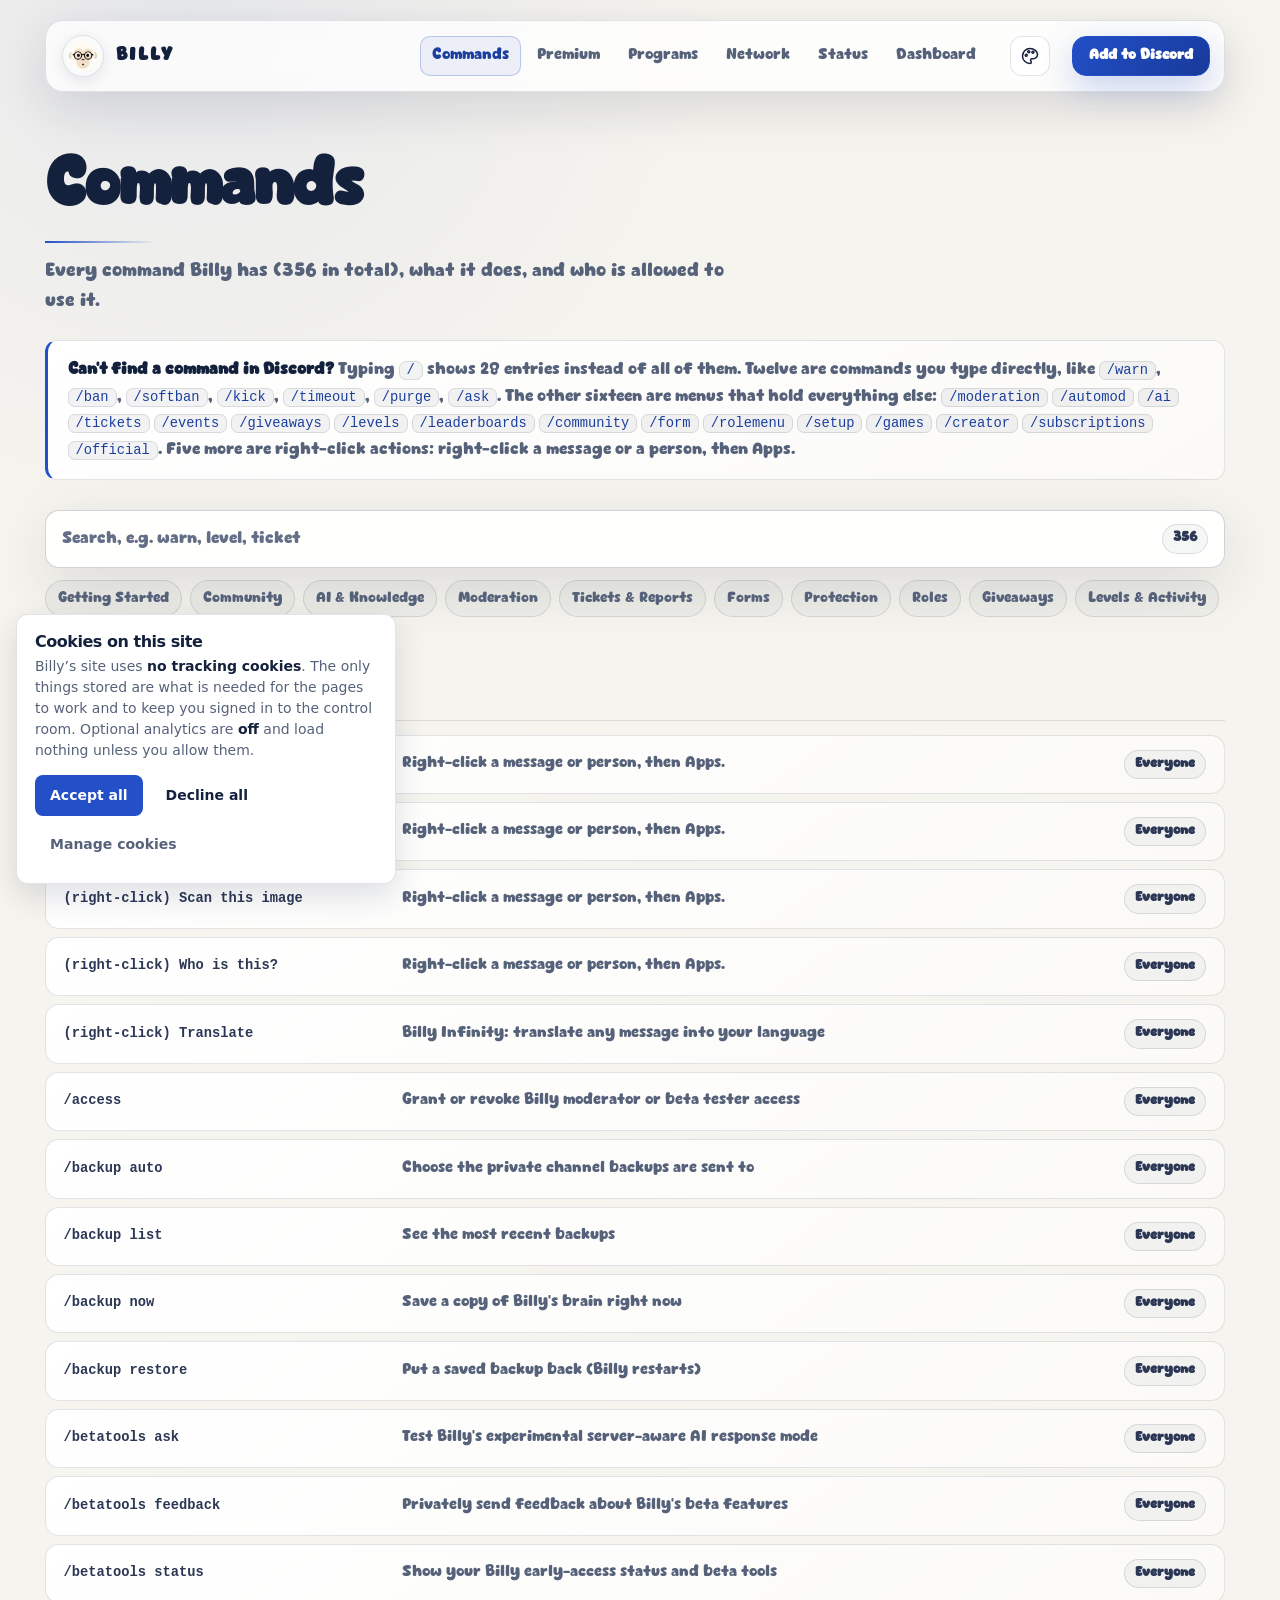
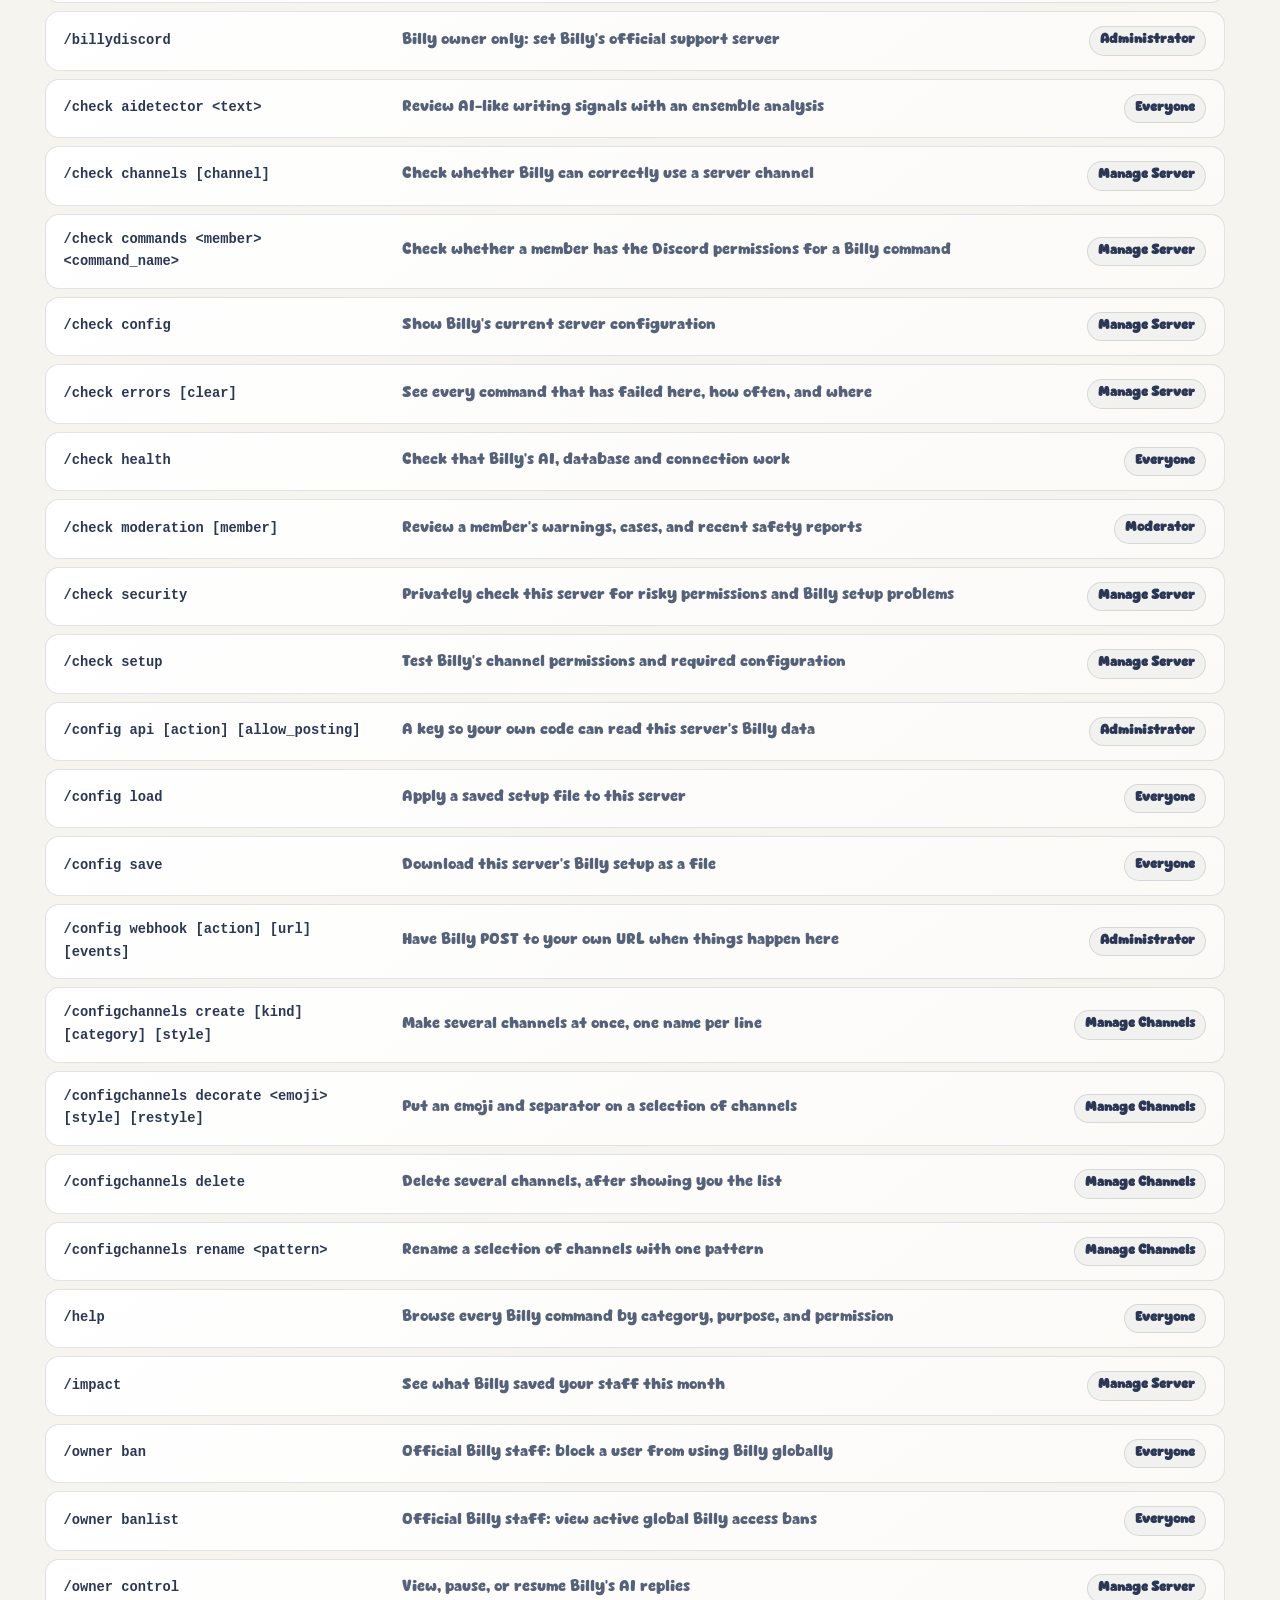
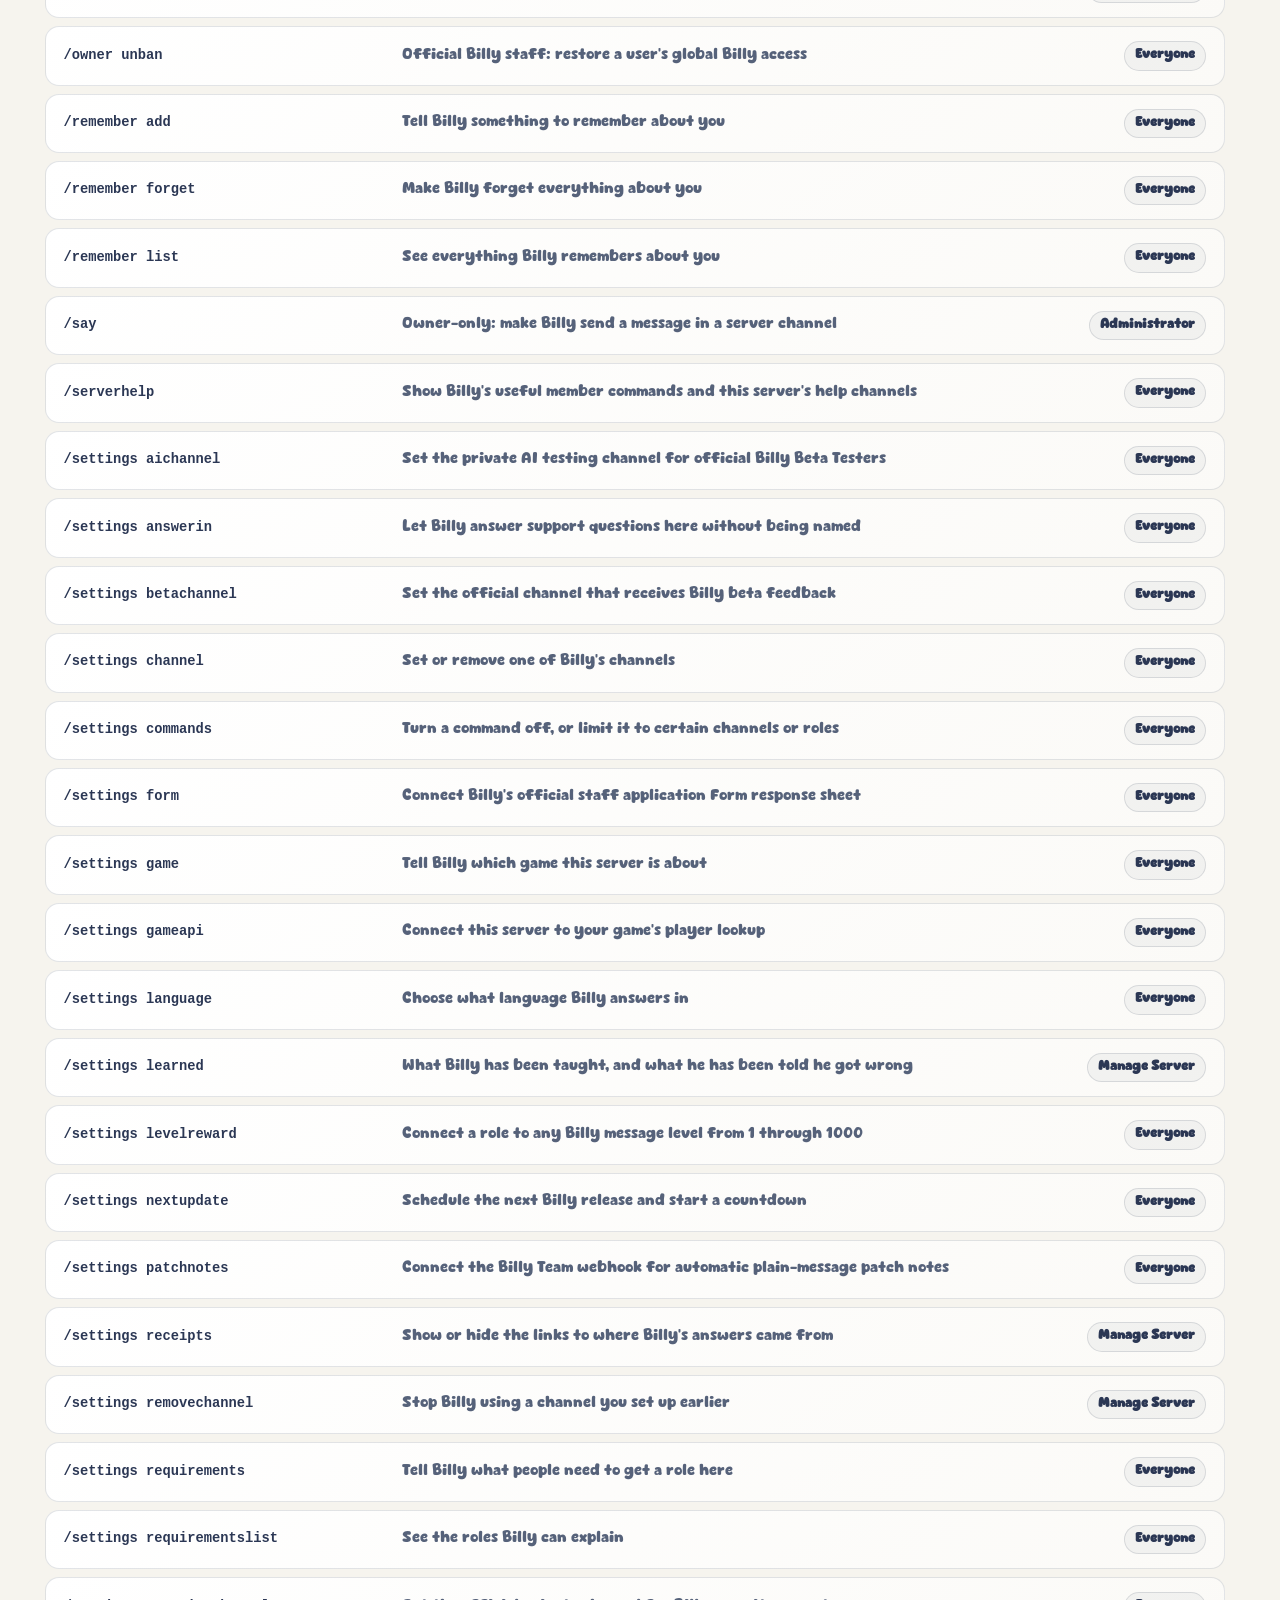
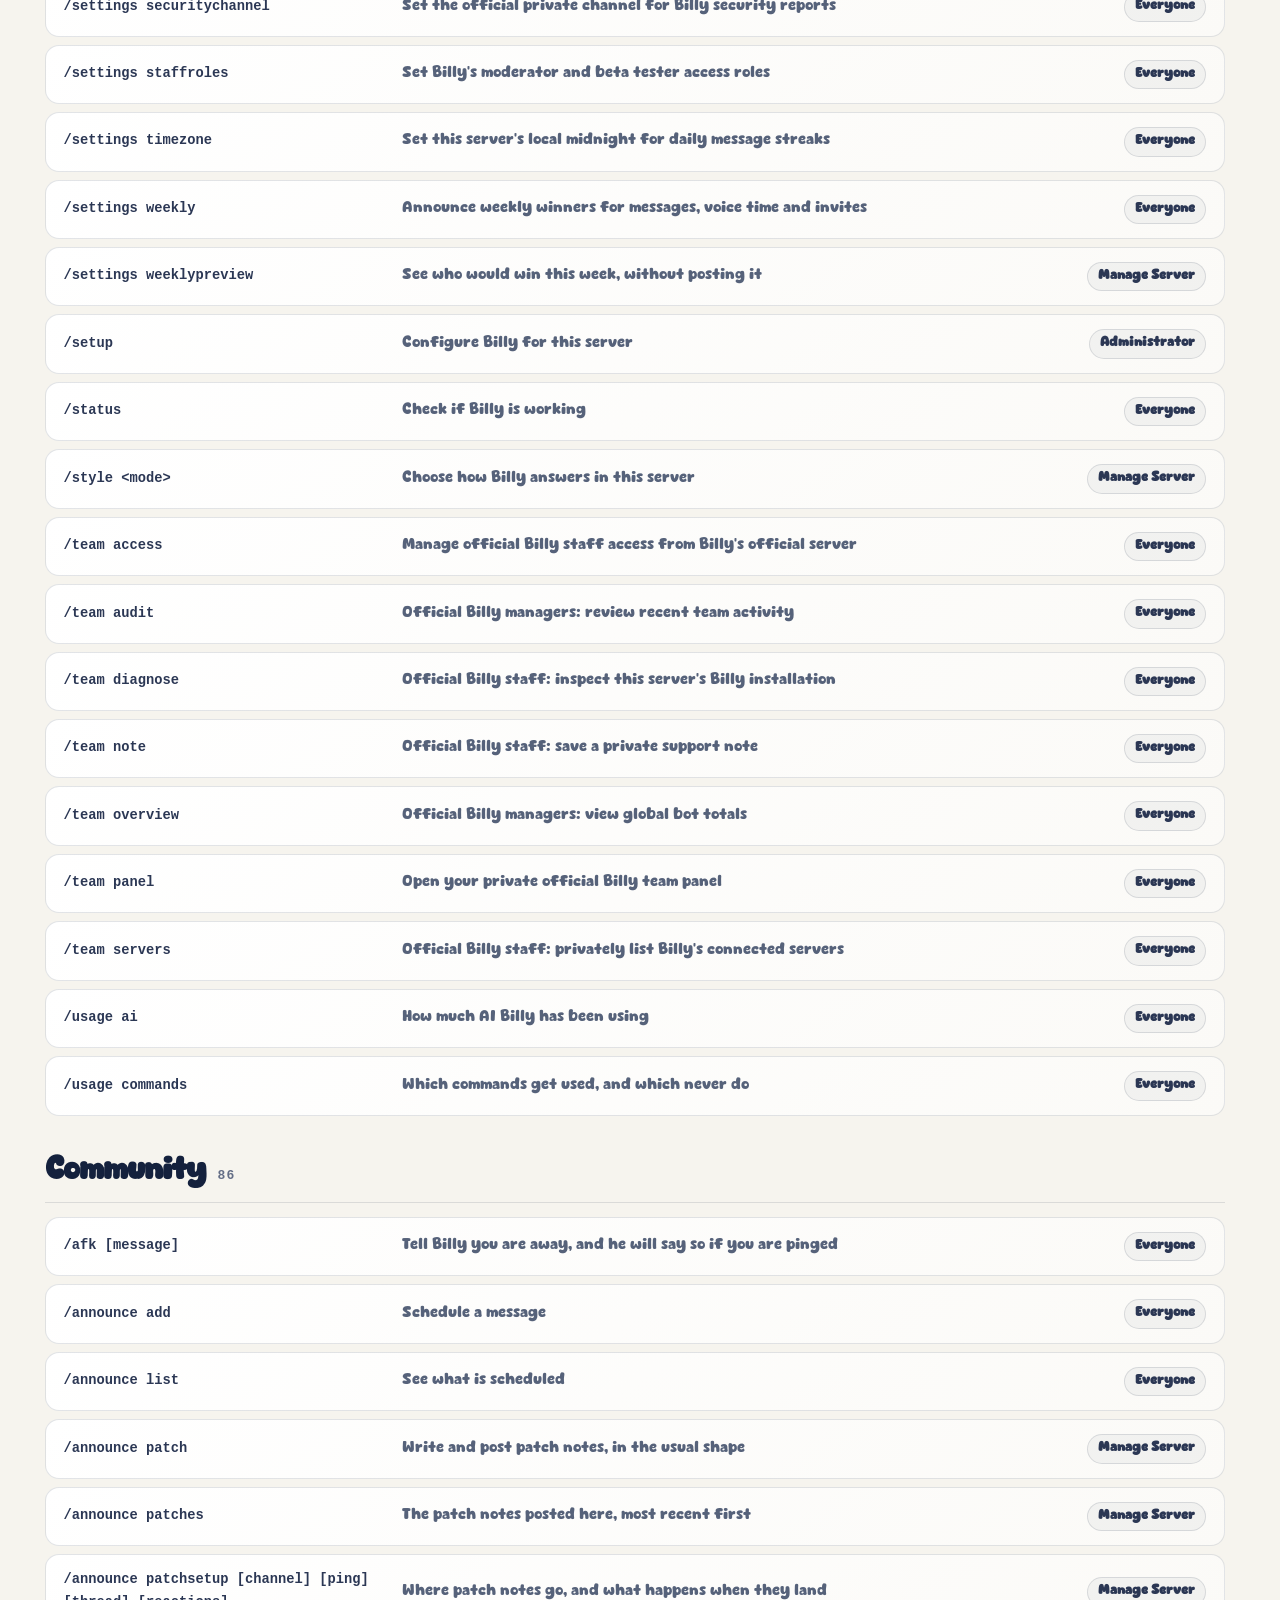
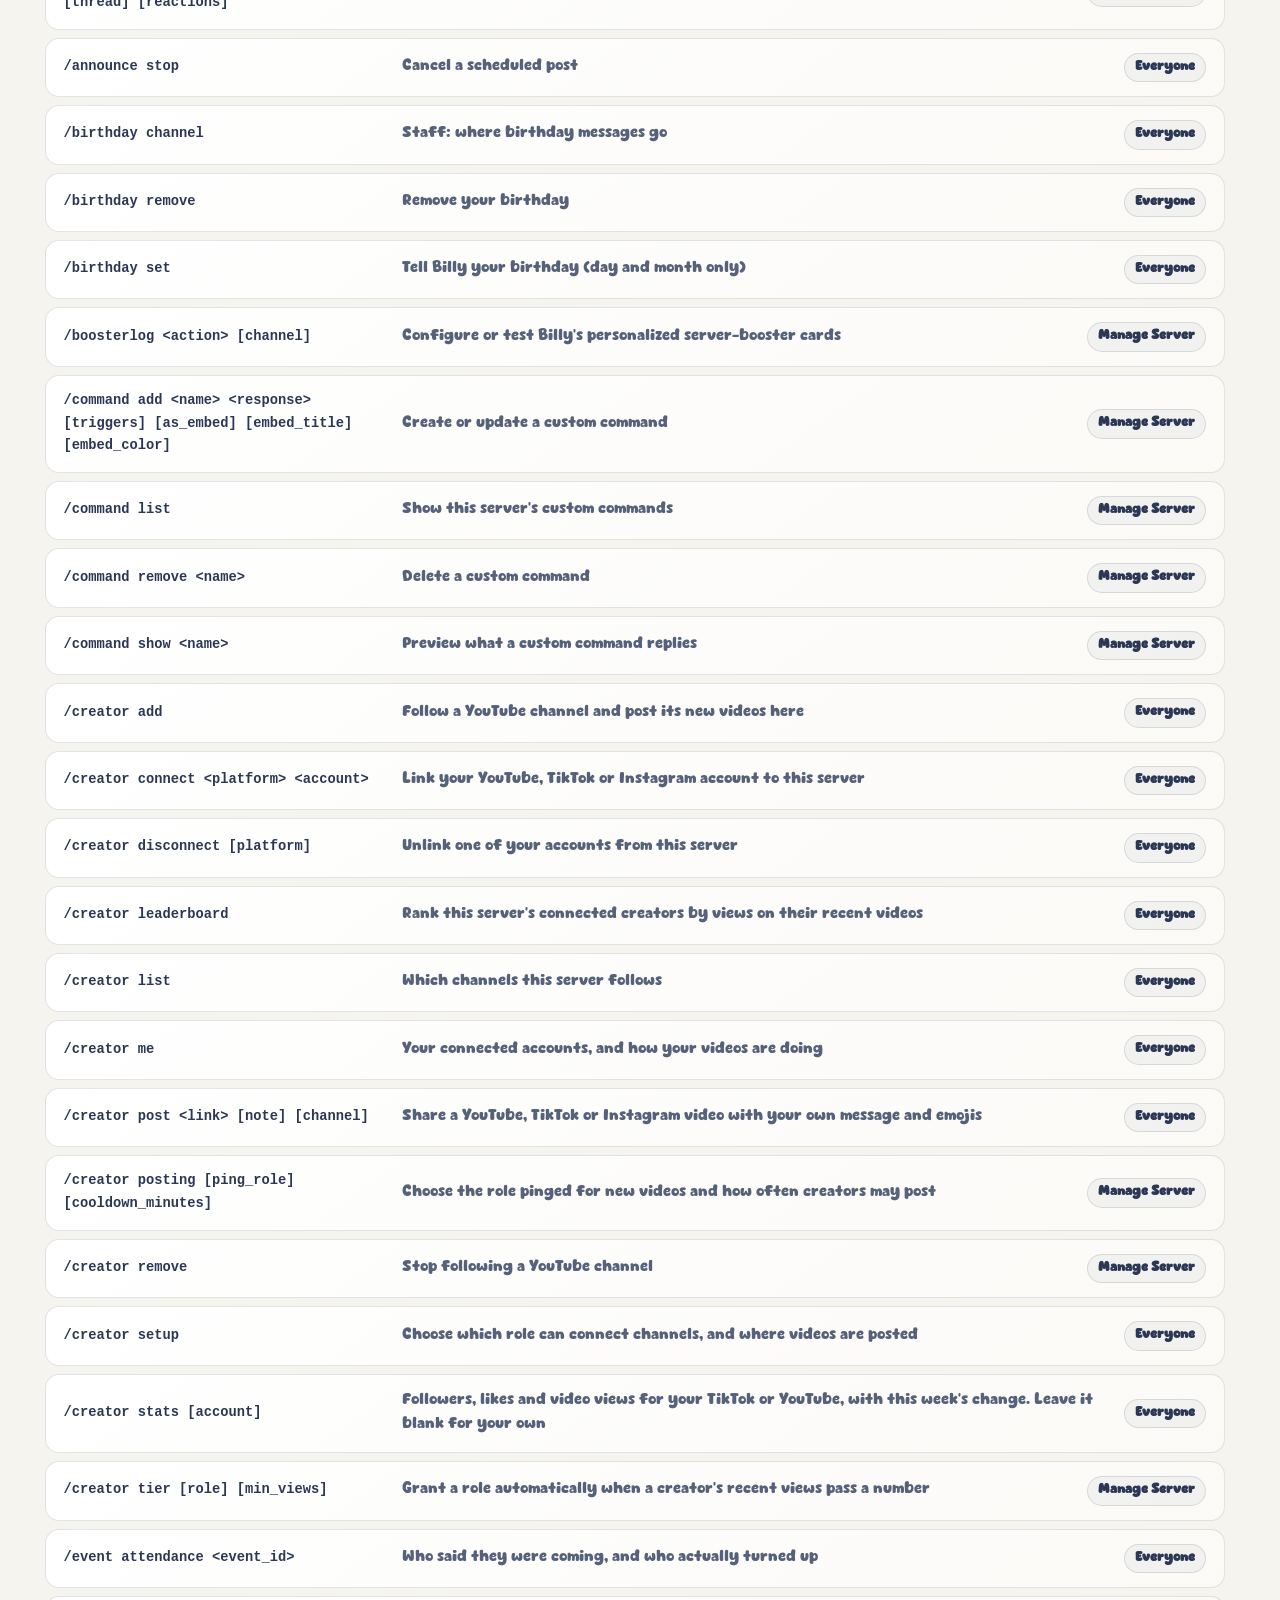
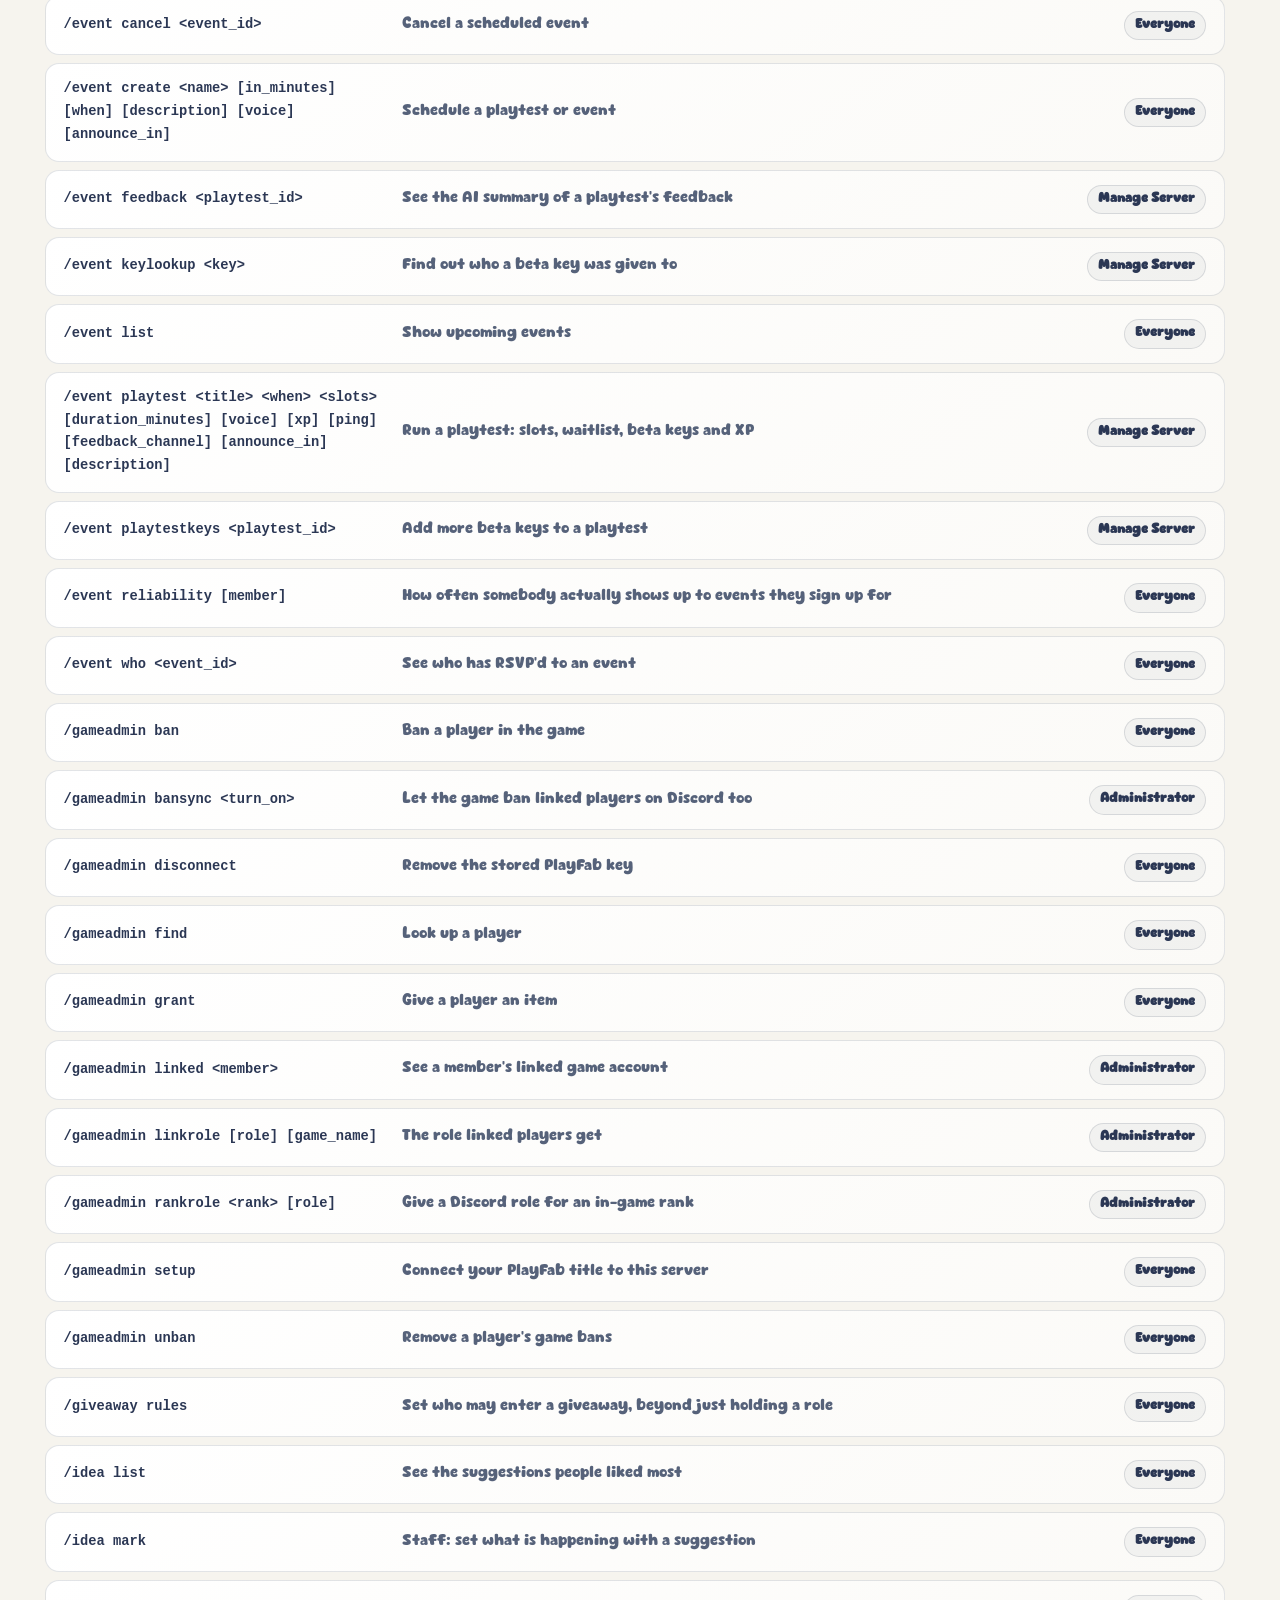
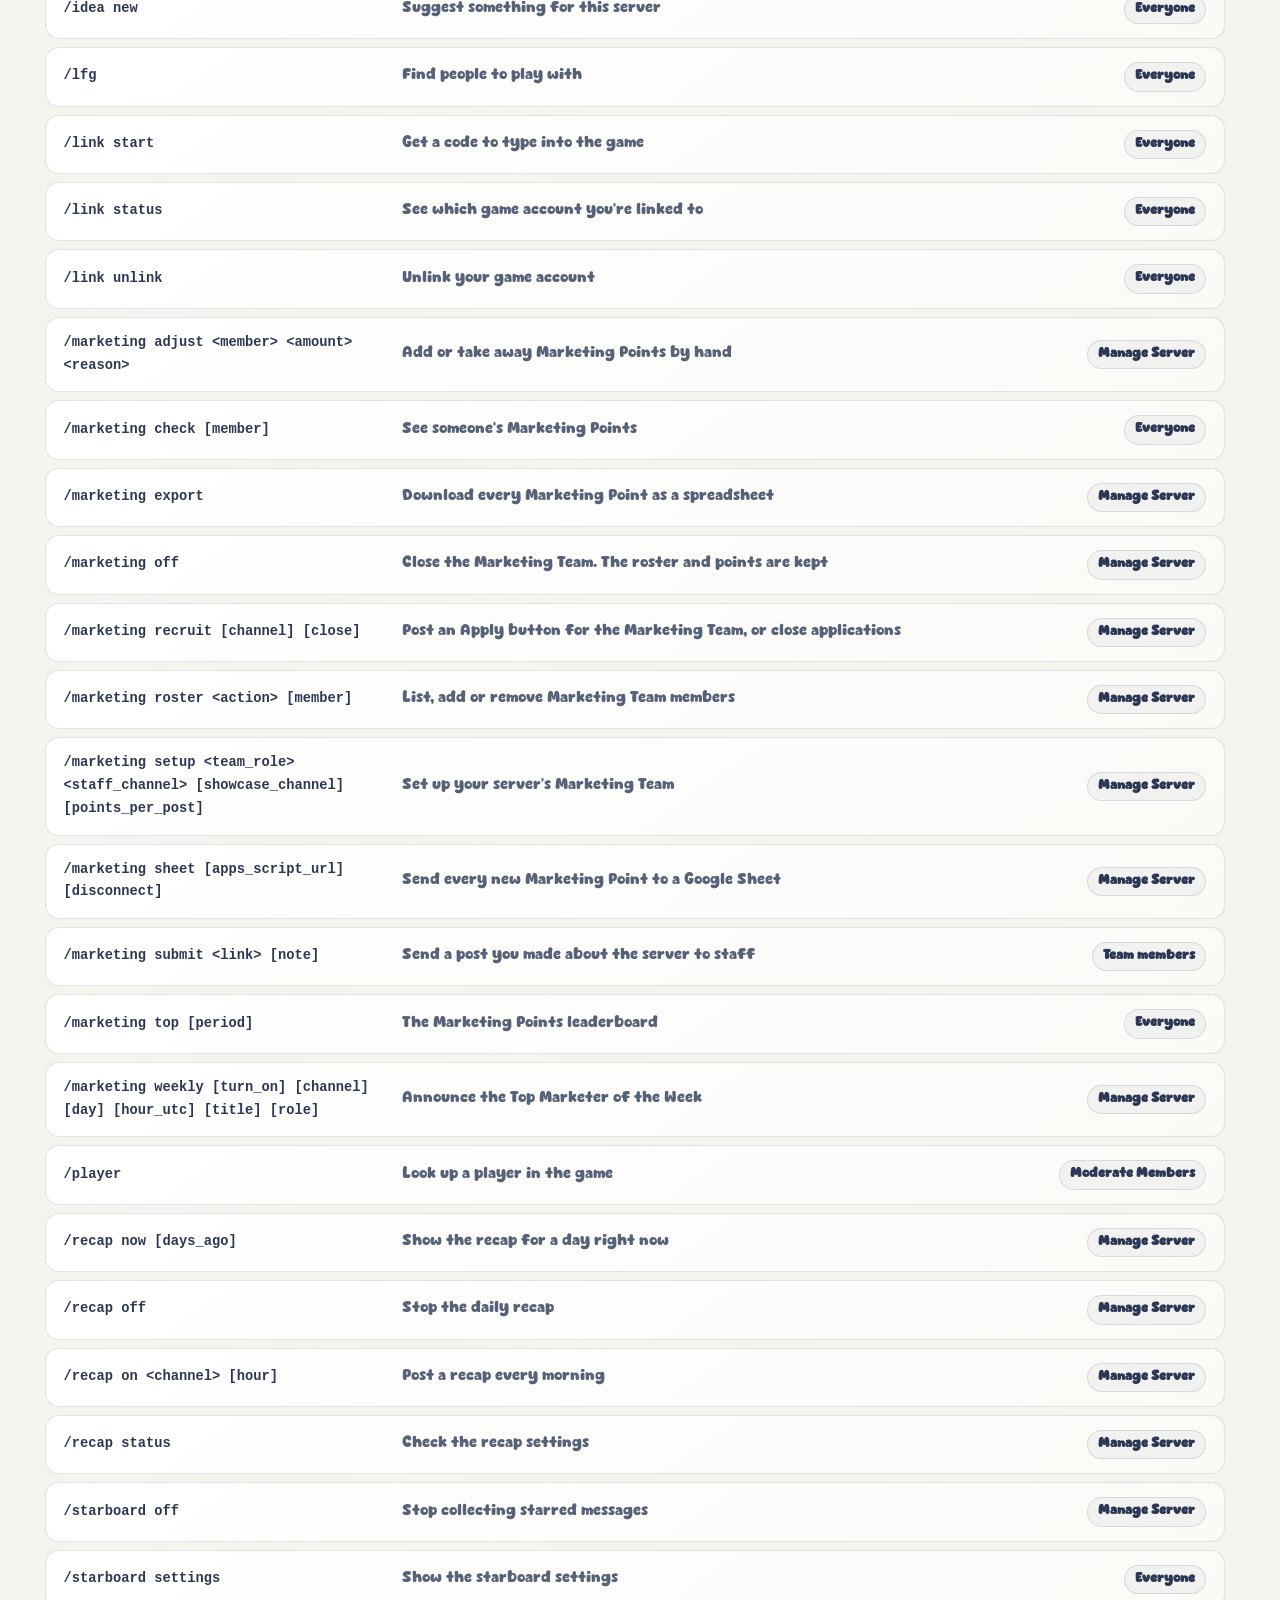
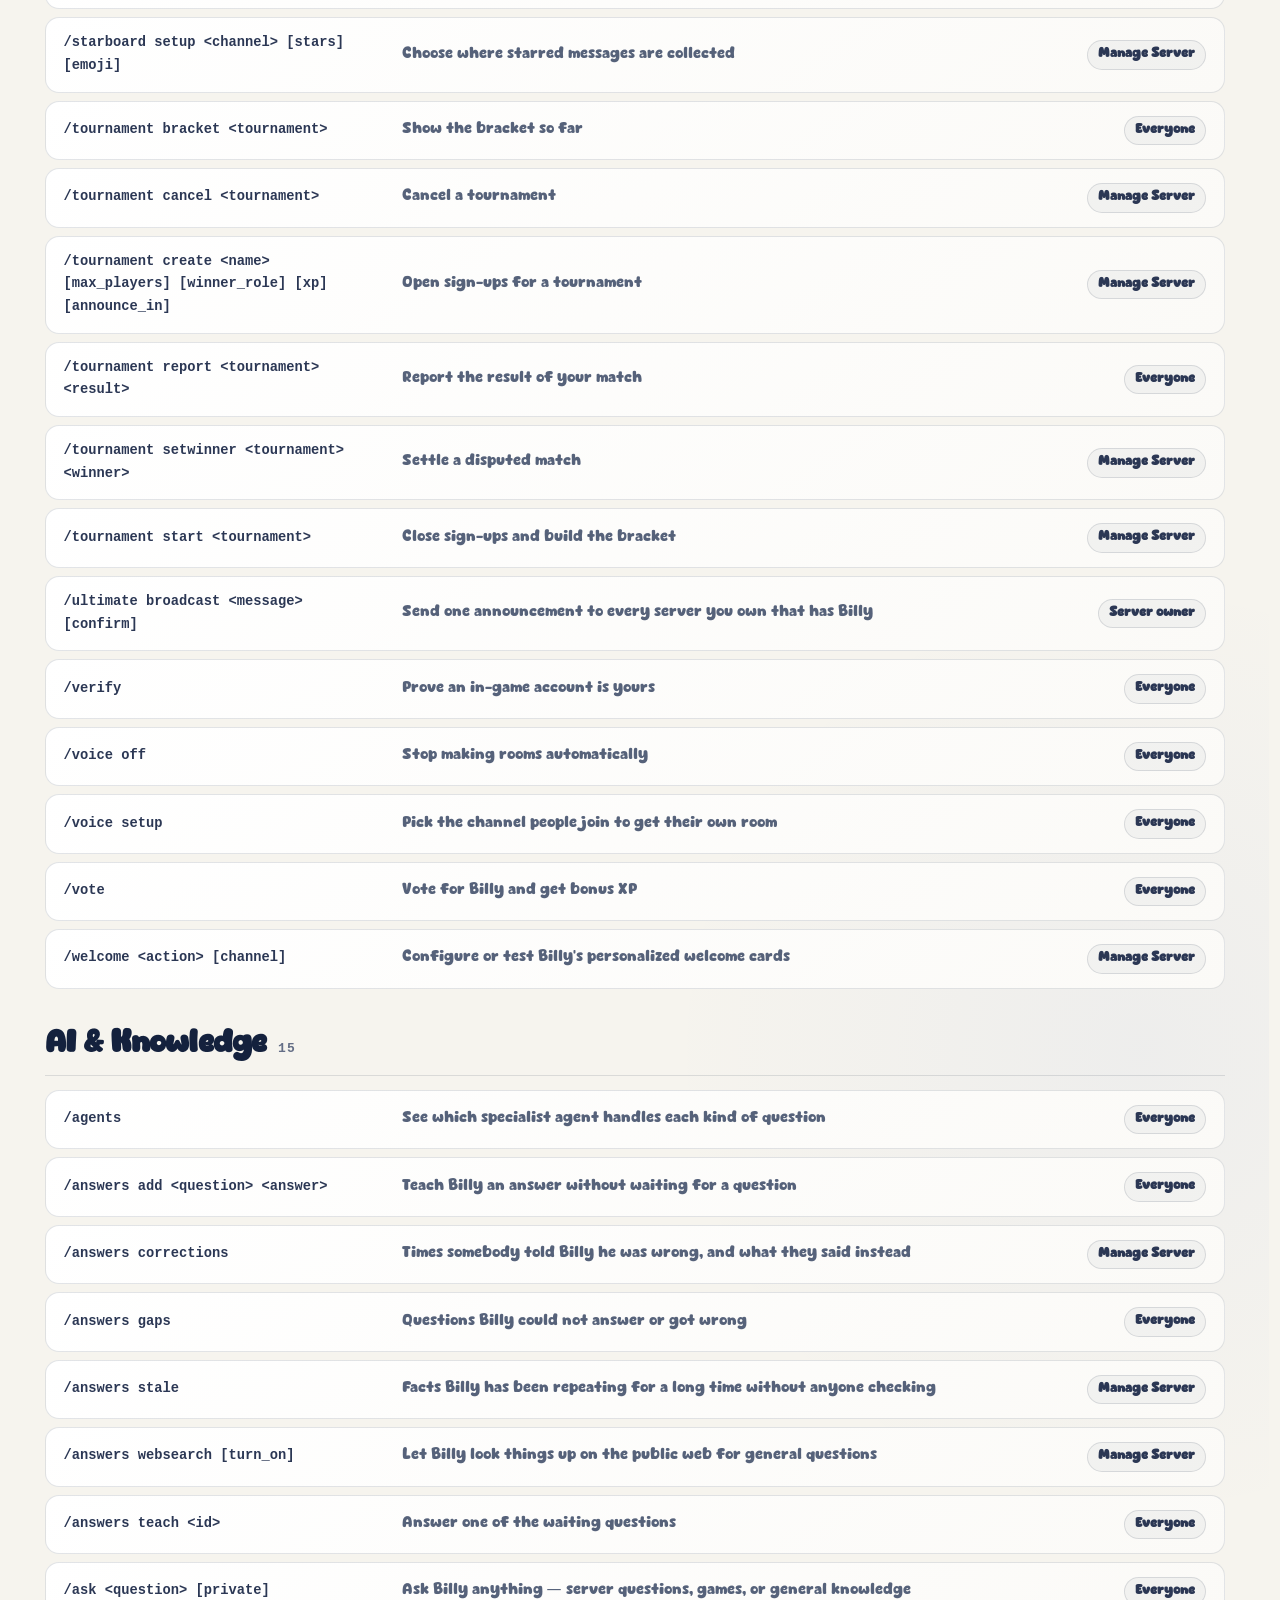
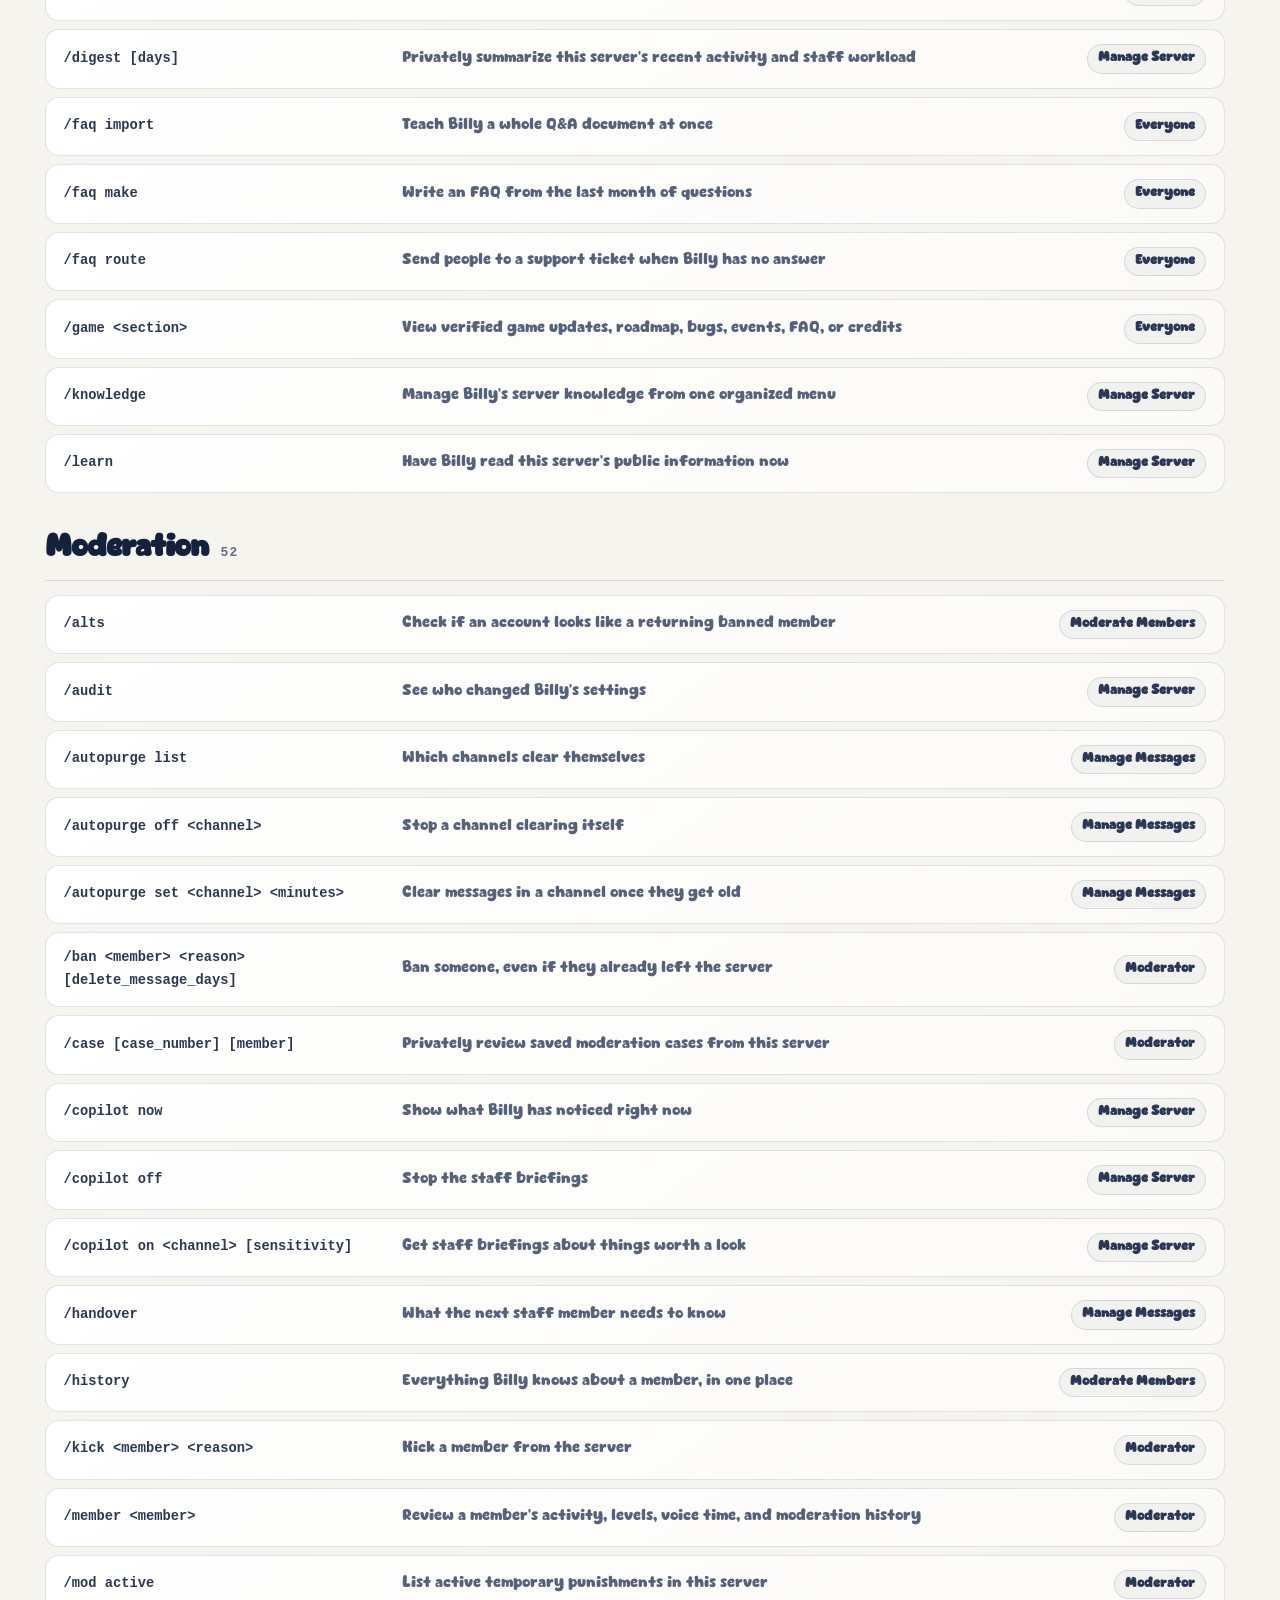
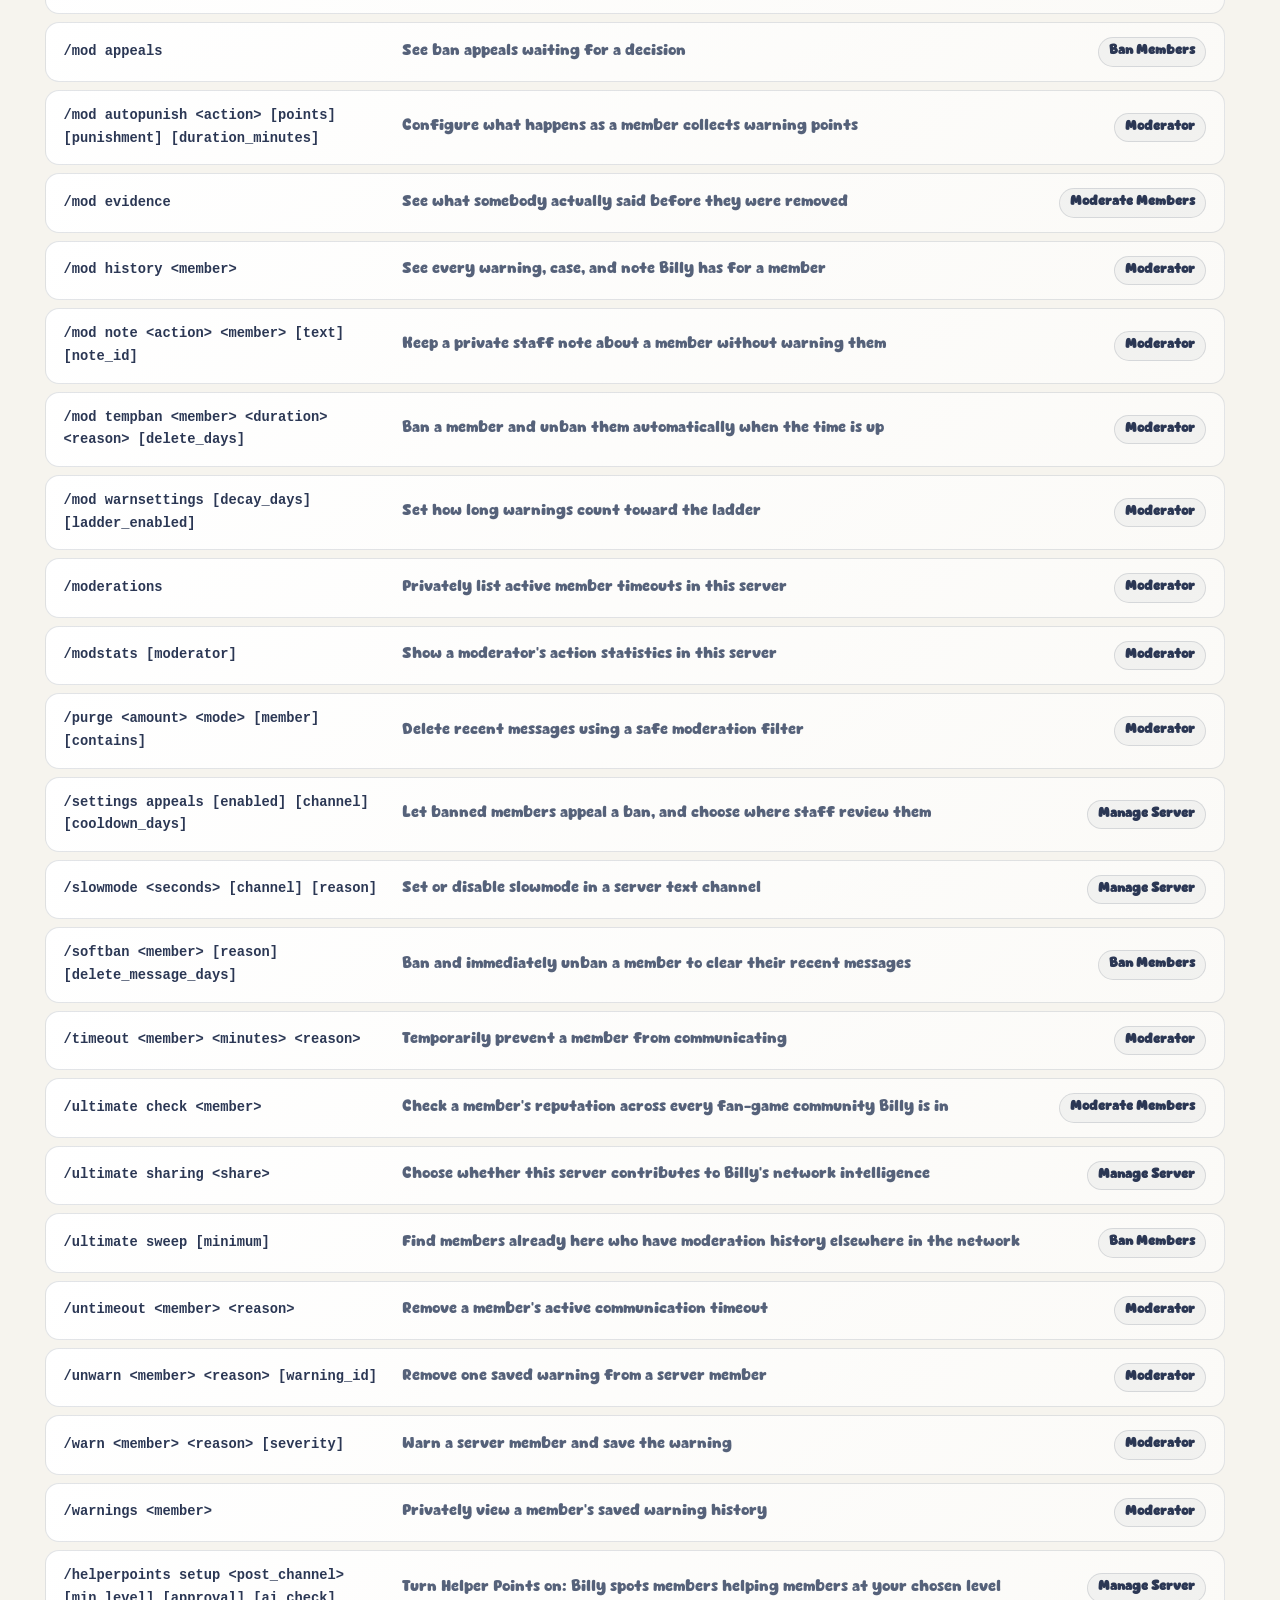
==== commit 9a233589: "Creator stats: TikTok followers, likes and views /creator stats now takes an optional account and co" ====
--- a/commands/index.html
+++ b/commands/index.html
@@ -176,7 +176,7 @@
         <li><code>/creator posting [ping_role] [cooldown_minutes]</code><span>Choose the role pinged for new videos and how often creators may post</span><b class="tag">Manage Server</b></li>
         <li><code>/creator remove</code><span>Stop following a YouTube channel</span><b class="tag">Manage Server</b></li>
         <li><code>/creator setup</code><span>Choose which role can connect channels, and where videos are posted</span><b class="tag">Everyone</b></li>
-        <li><code>/creator stats</code><span>Views and likes on a channel&#x27;s recent videos</span><b class="tag">Everyone</b></li>
+        <li><code>/creator stats [account]</code><span>Followers, likes and video views for your TikTok or YouTube, with this week&#x27;s change. Leave it blank for your own</span><b class="tag">Everyone</b></li>
         <li><code>/creator tier [role] [min_views]</code><span>Grant a role automatically when a creator&#x27;s recent views pass a number</span><b class="tag">Manage Server</b></li>
         <li><code>/event attendance &lt;event_id&gt;</code><span>Who said they were coming, and who actually turned up</span><b class="tag">Everyone</b></li>
         <li><code>/event cancel &lt;event_id&gt;</code><span>Cancel a scheduled event</span><b class="tag">Everyone</b></li>
